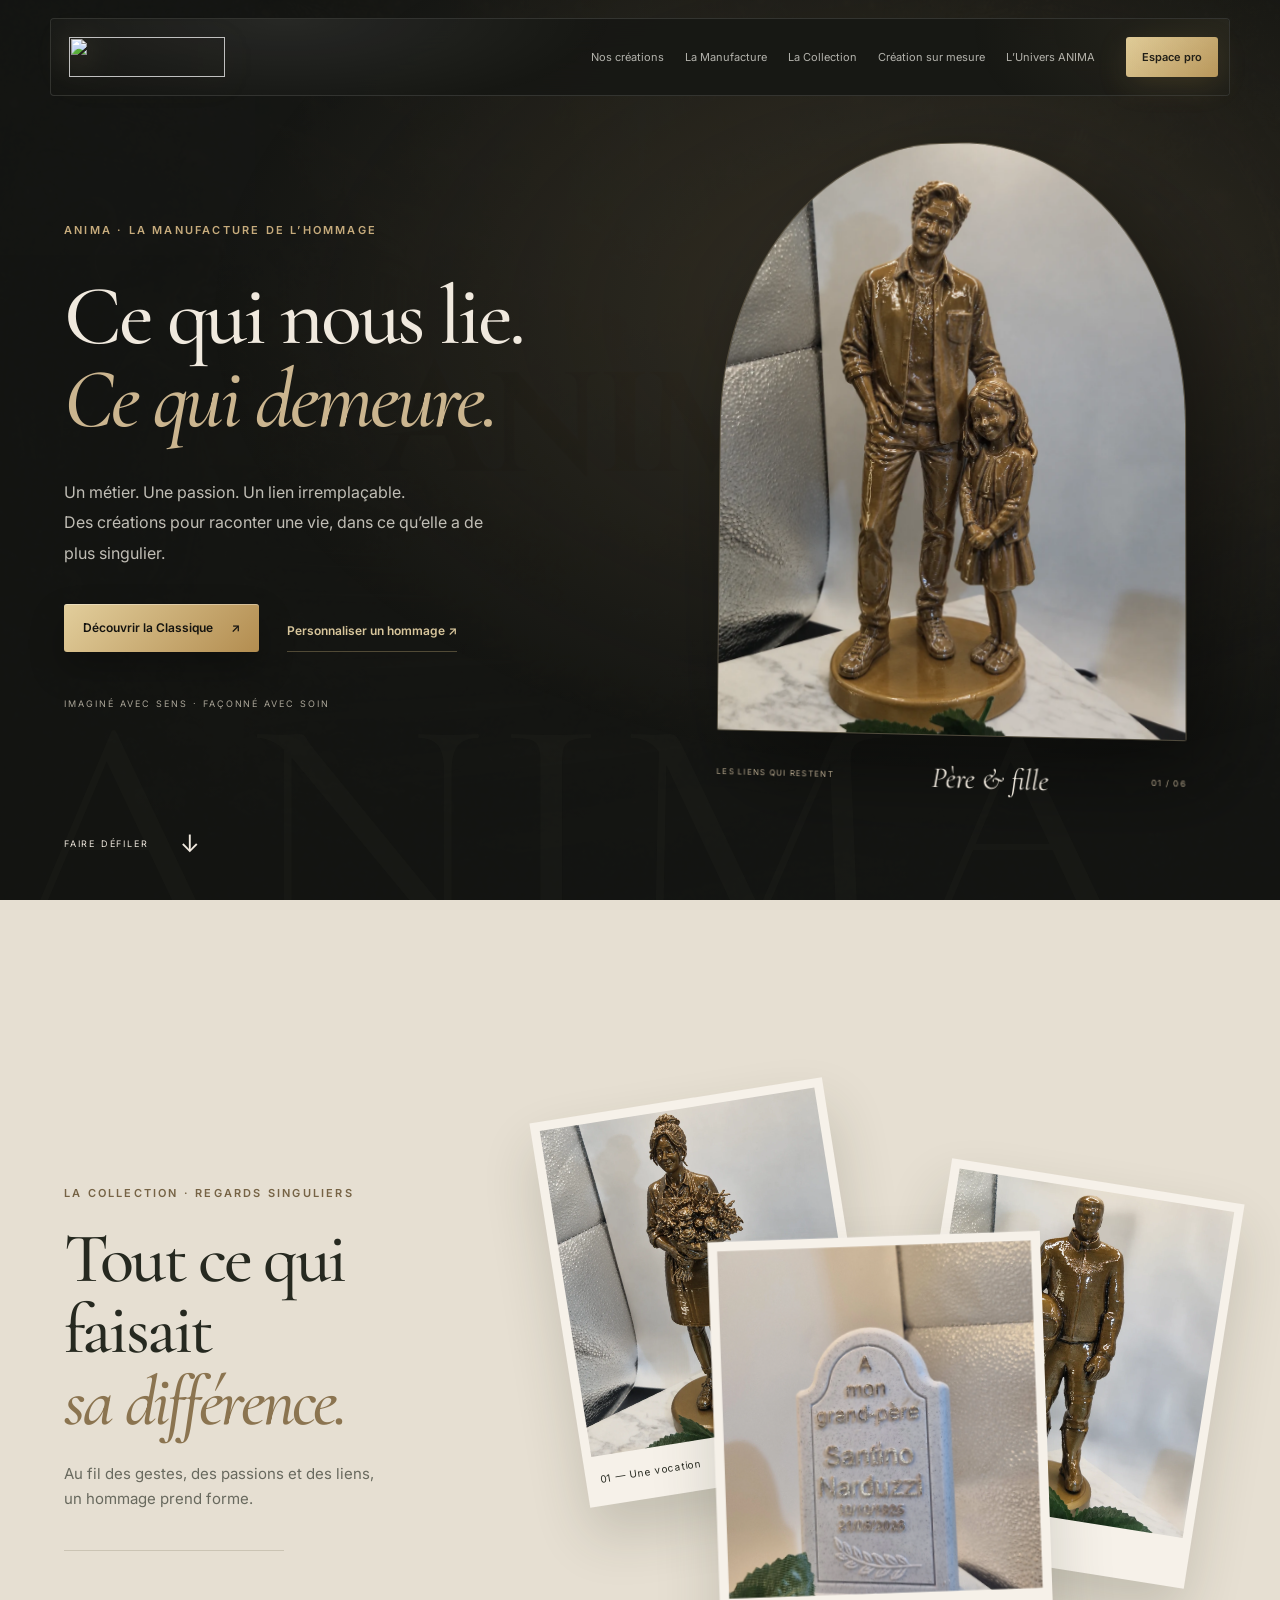
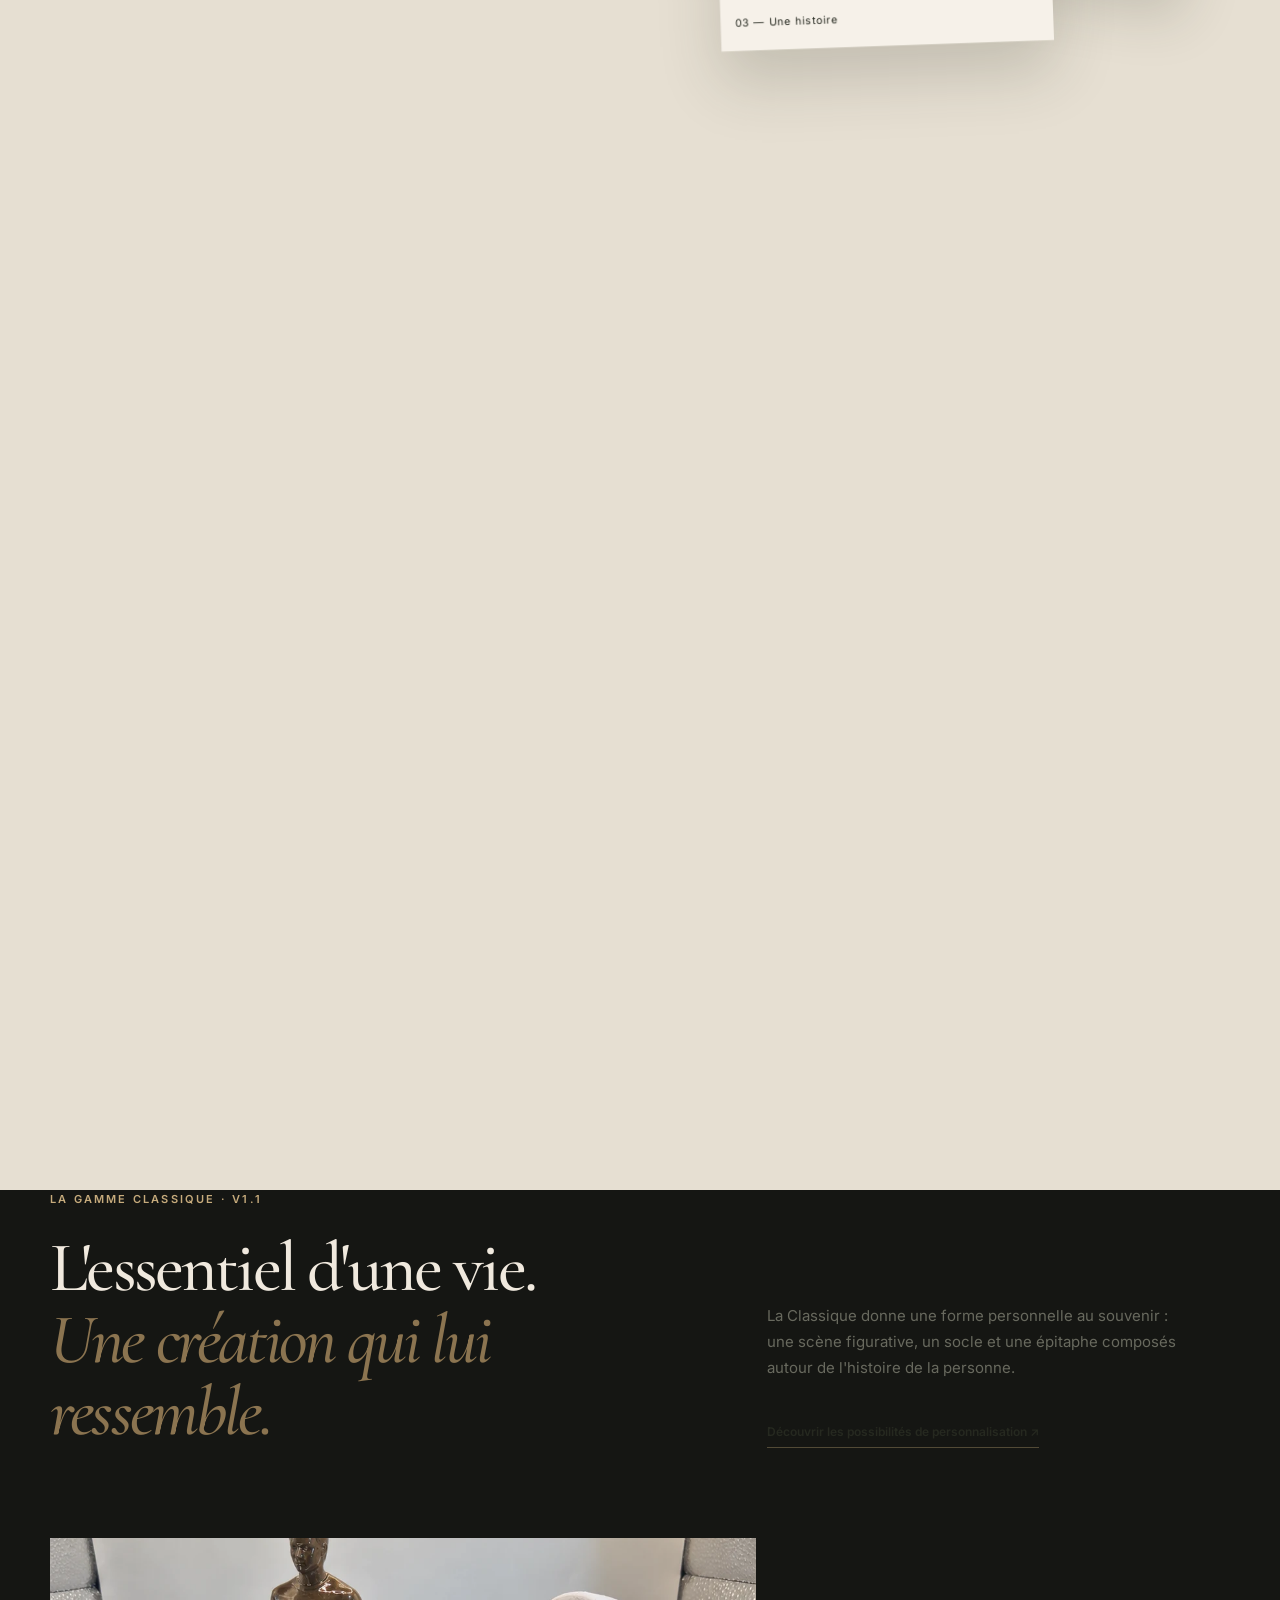
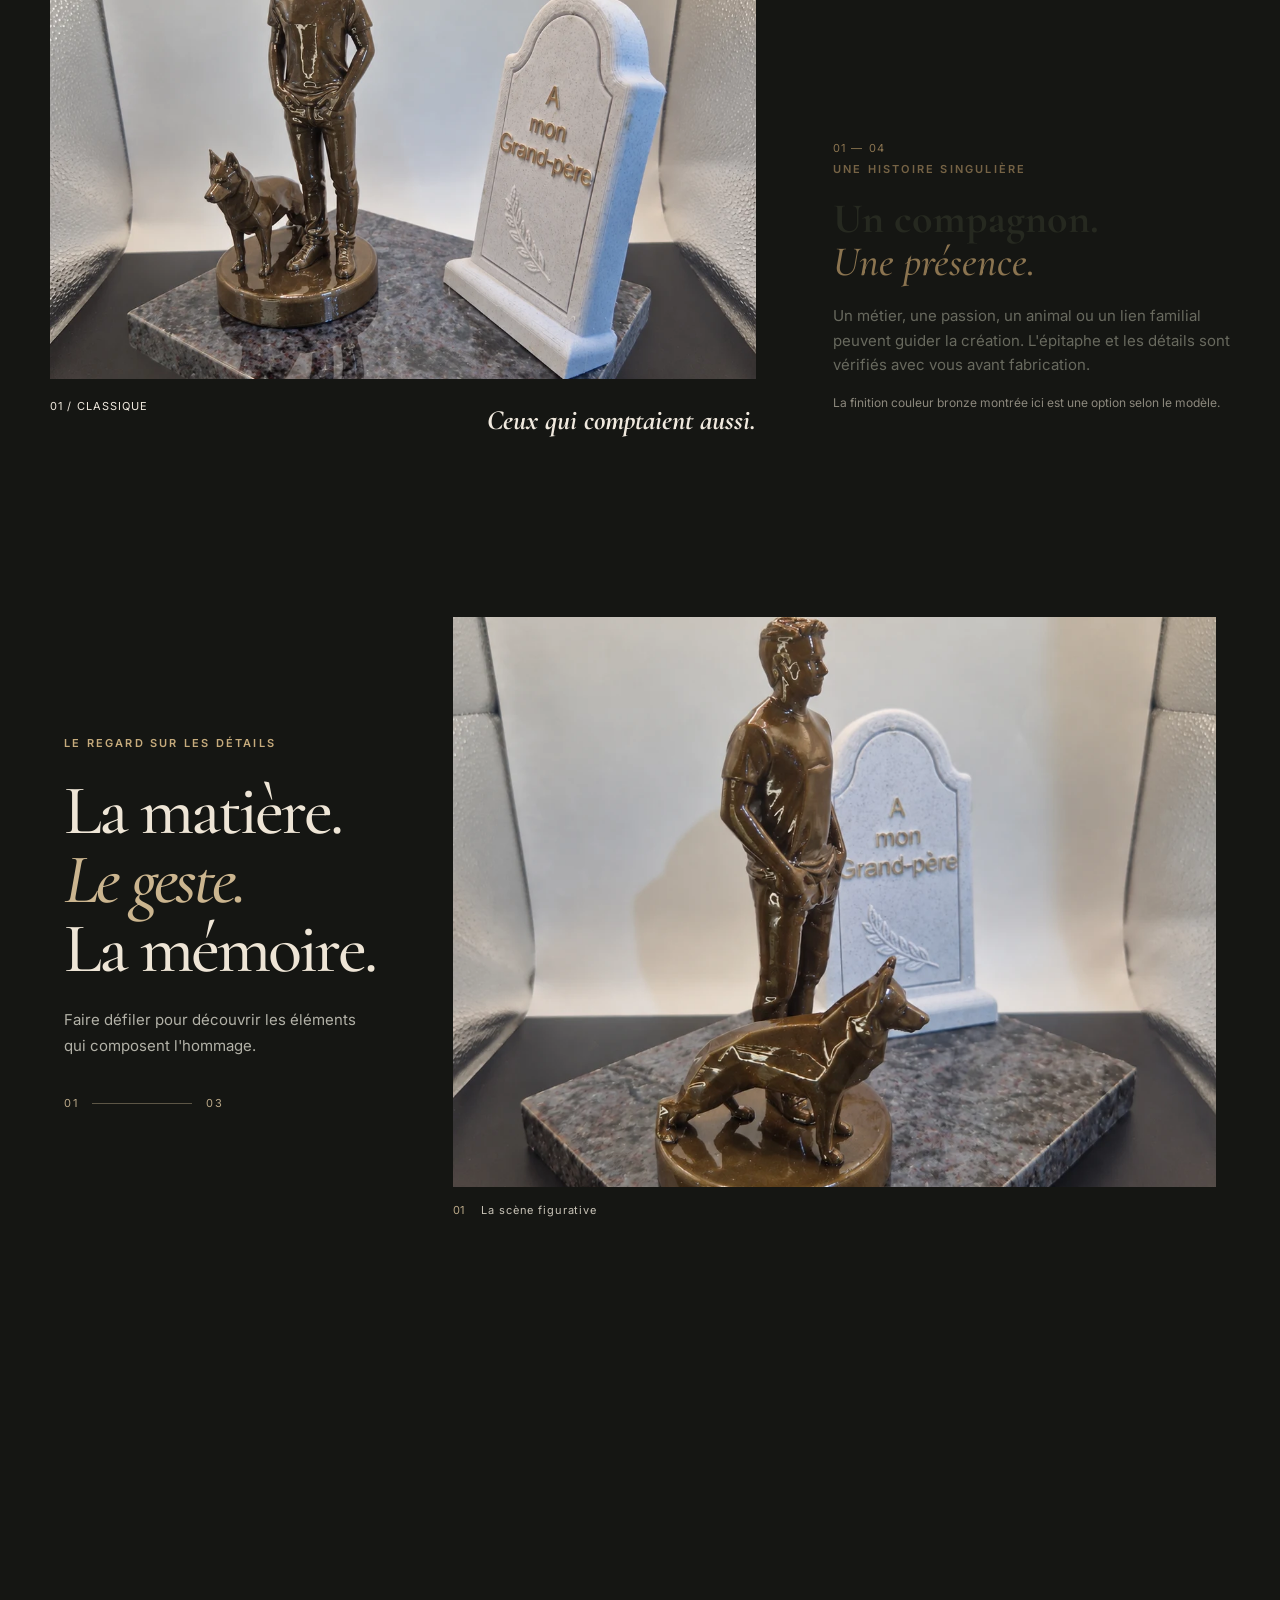
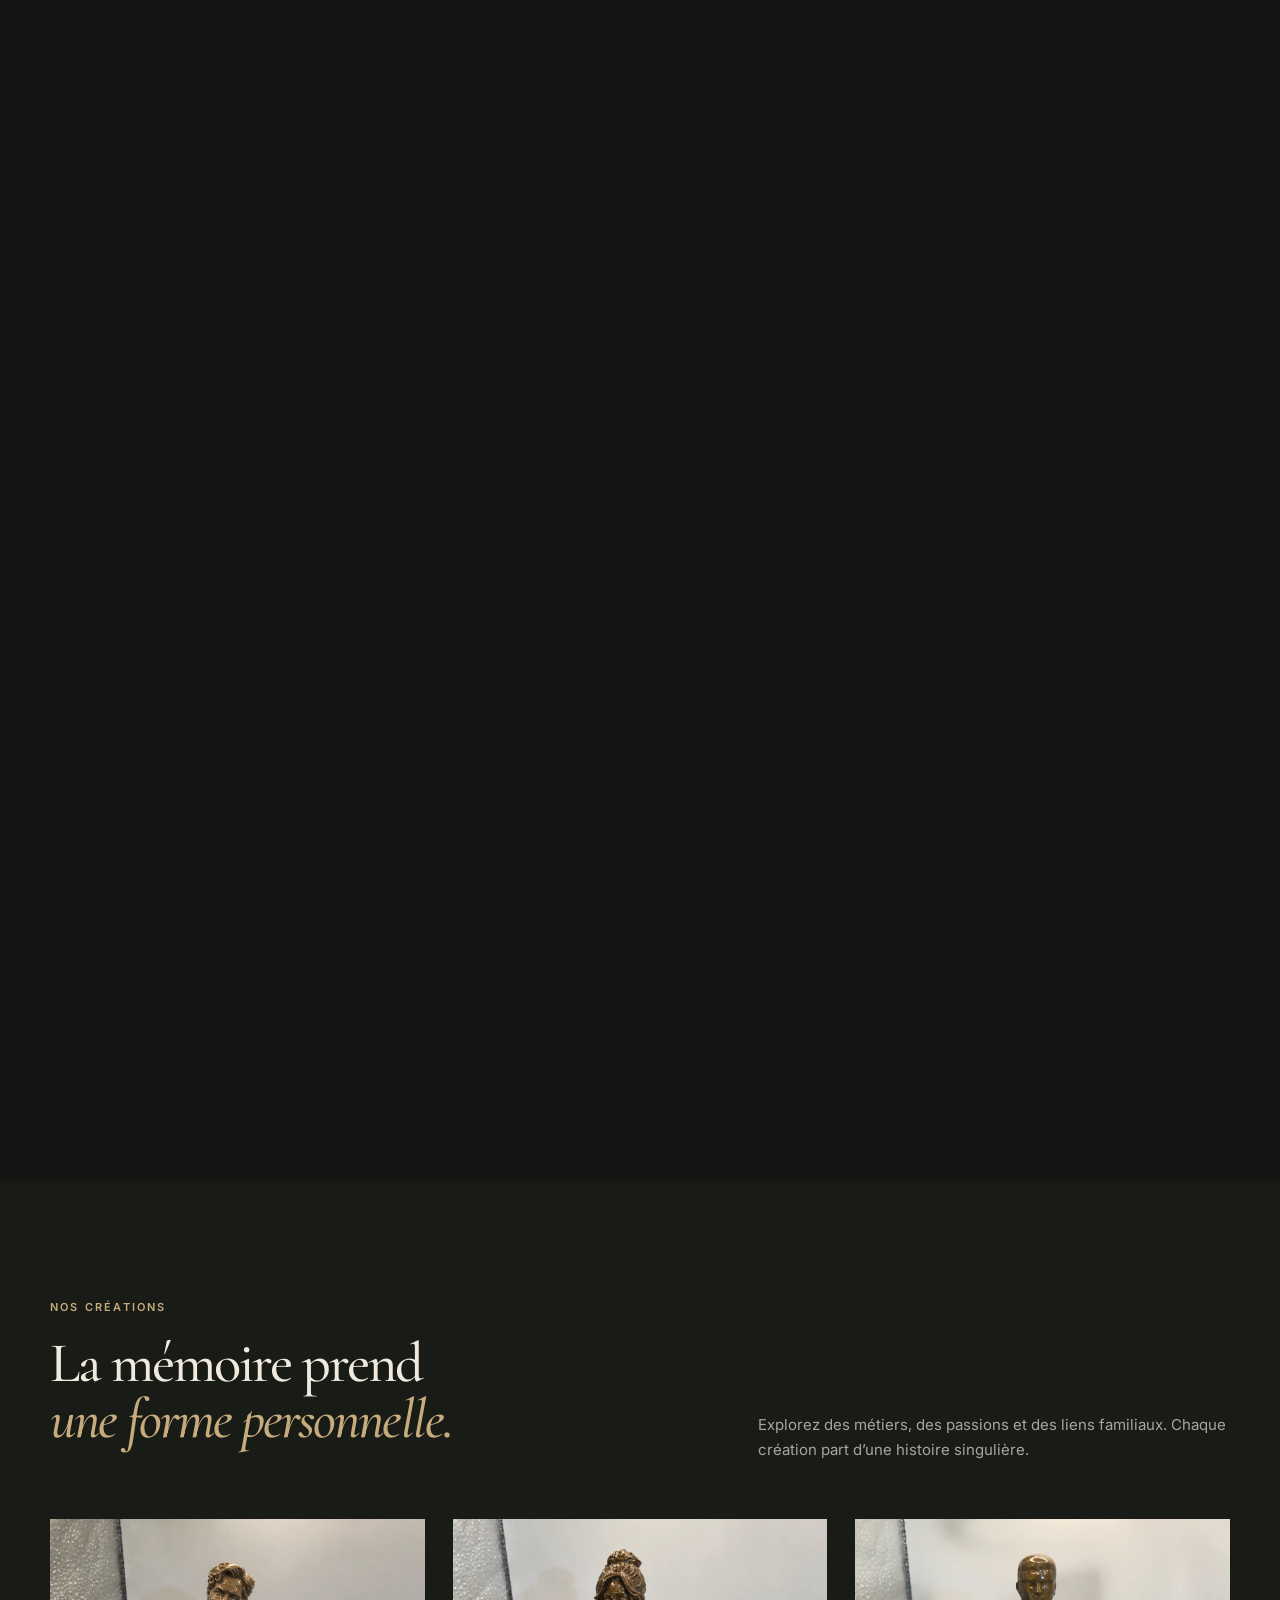
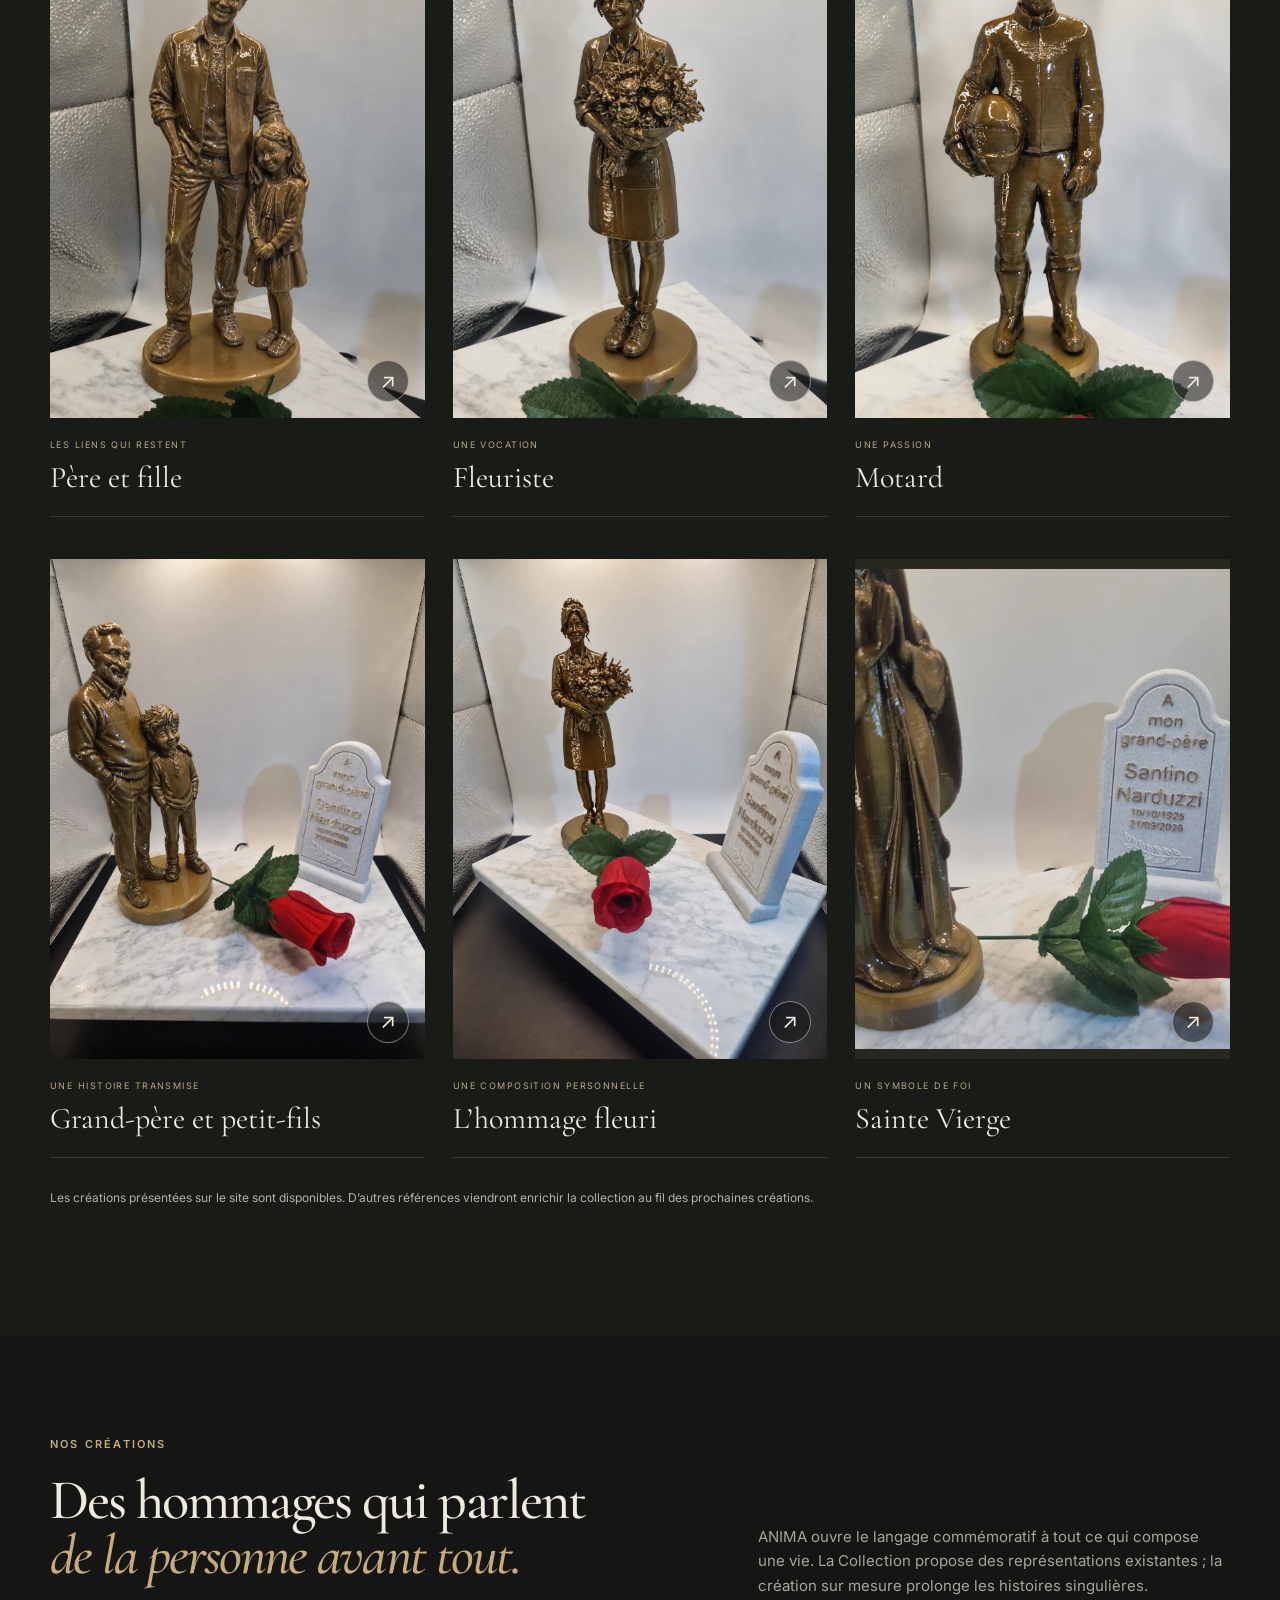
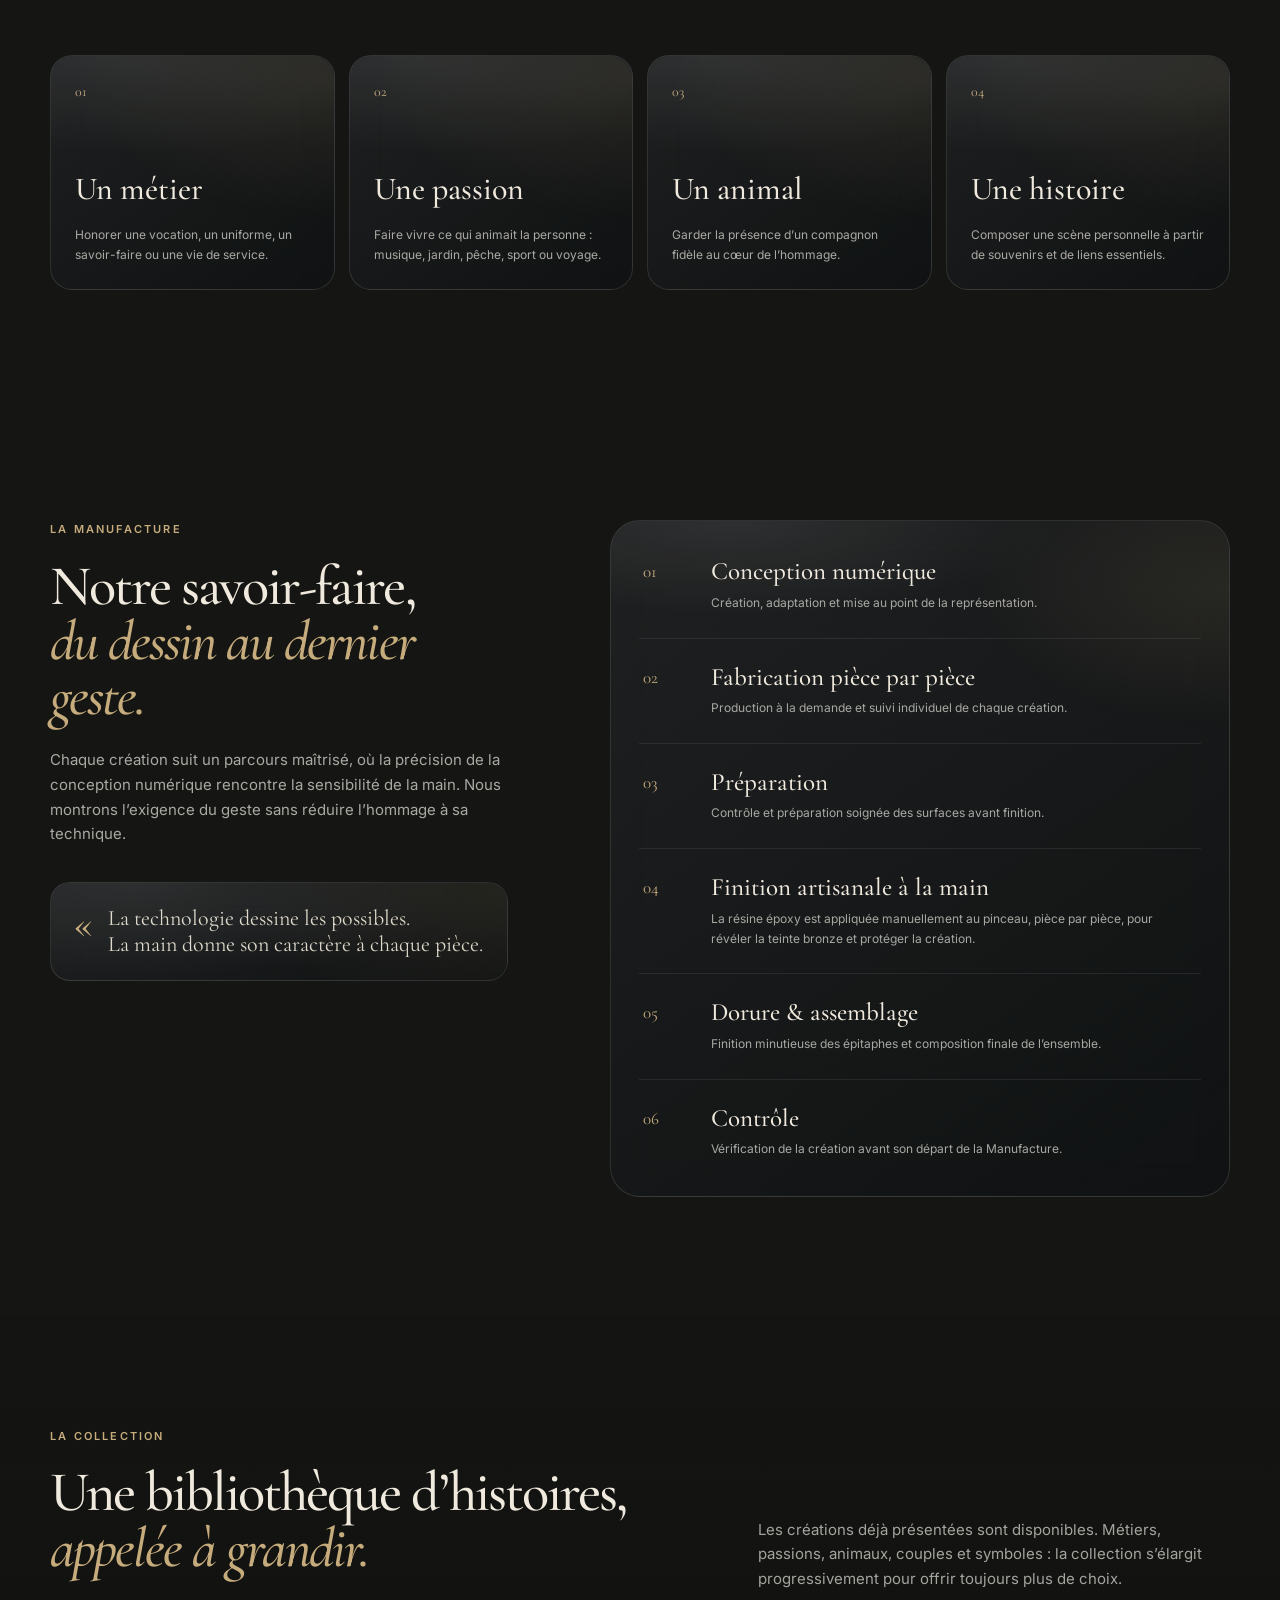
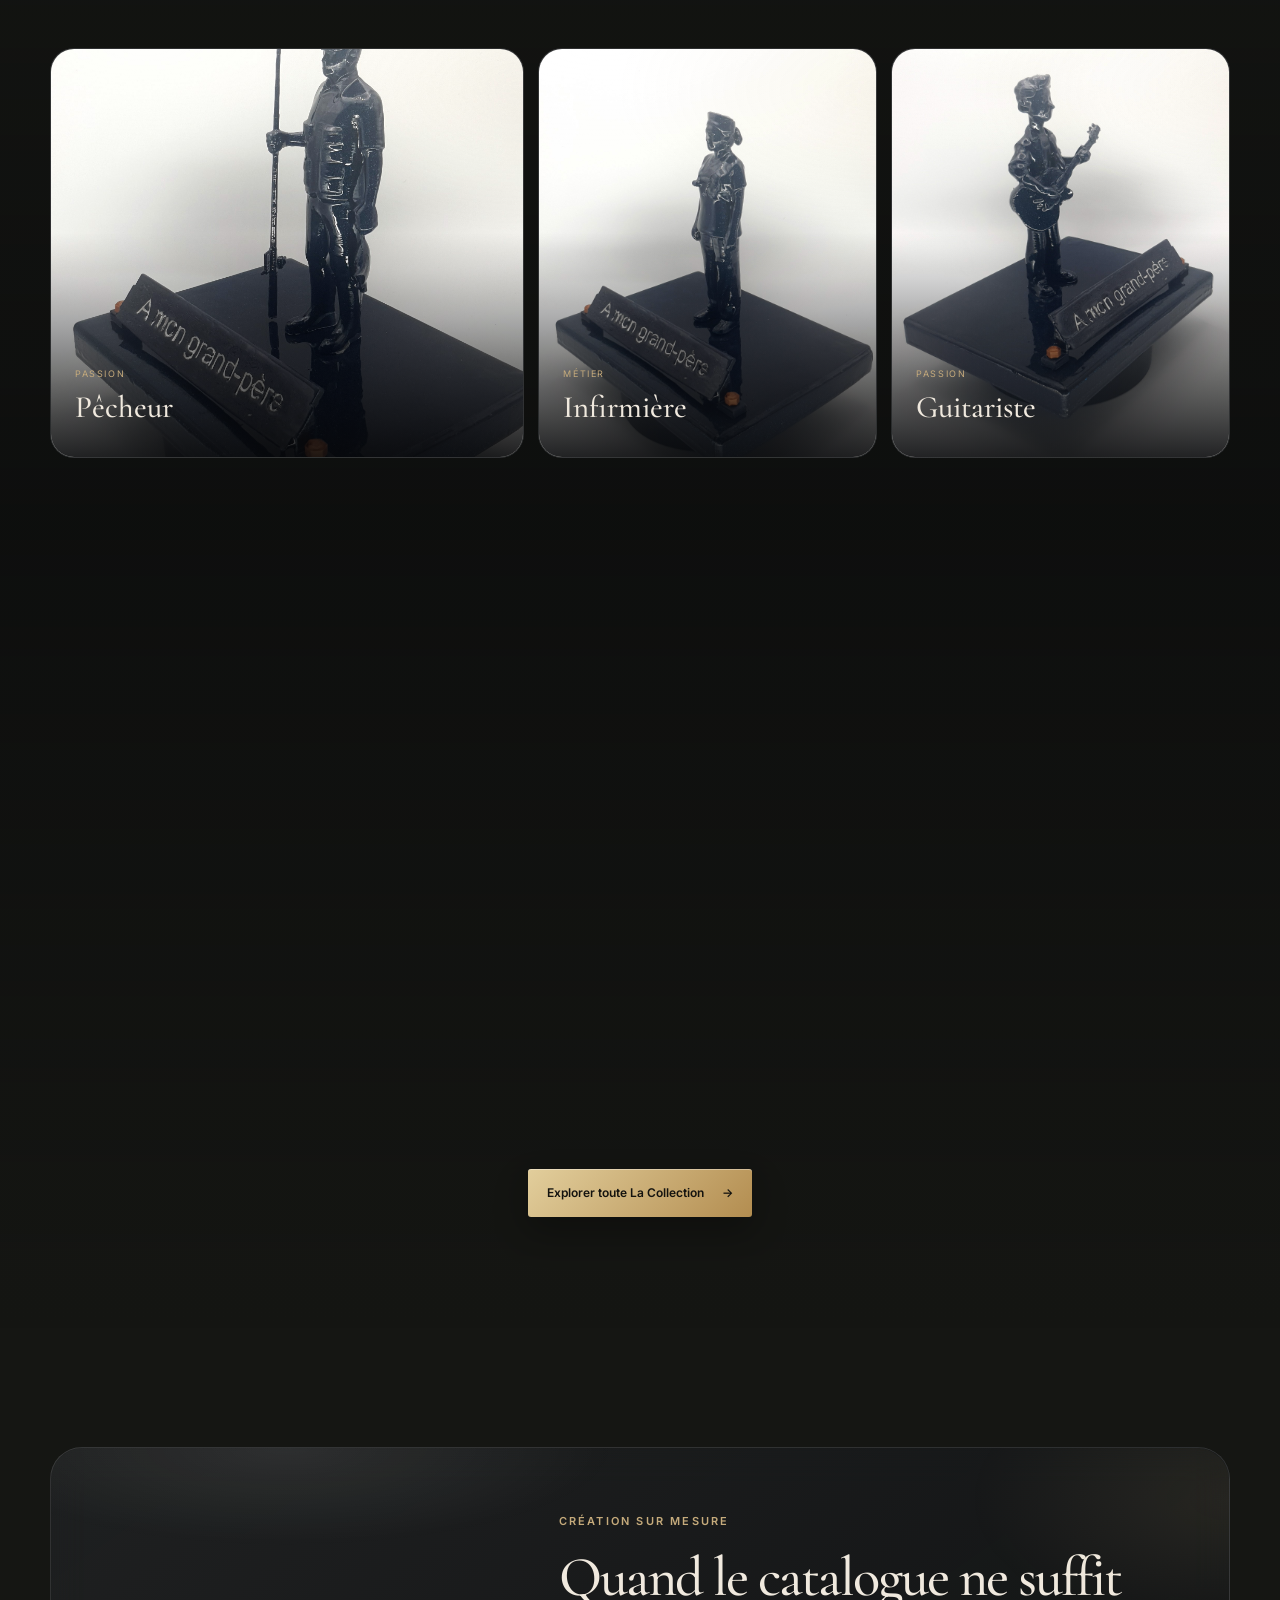
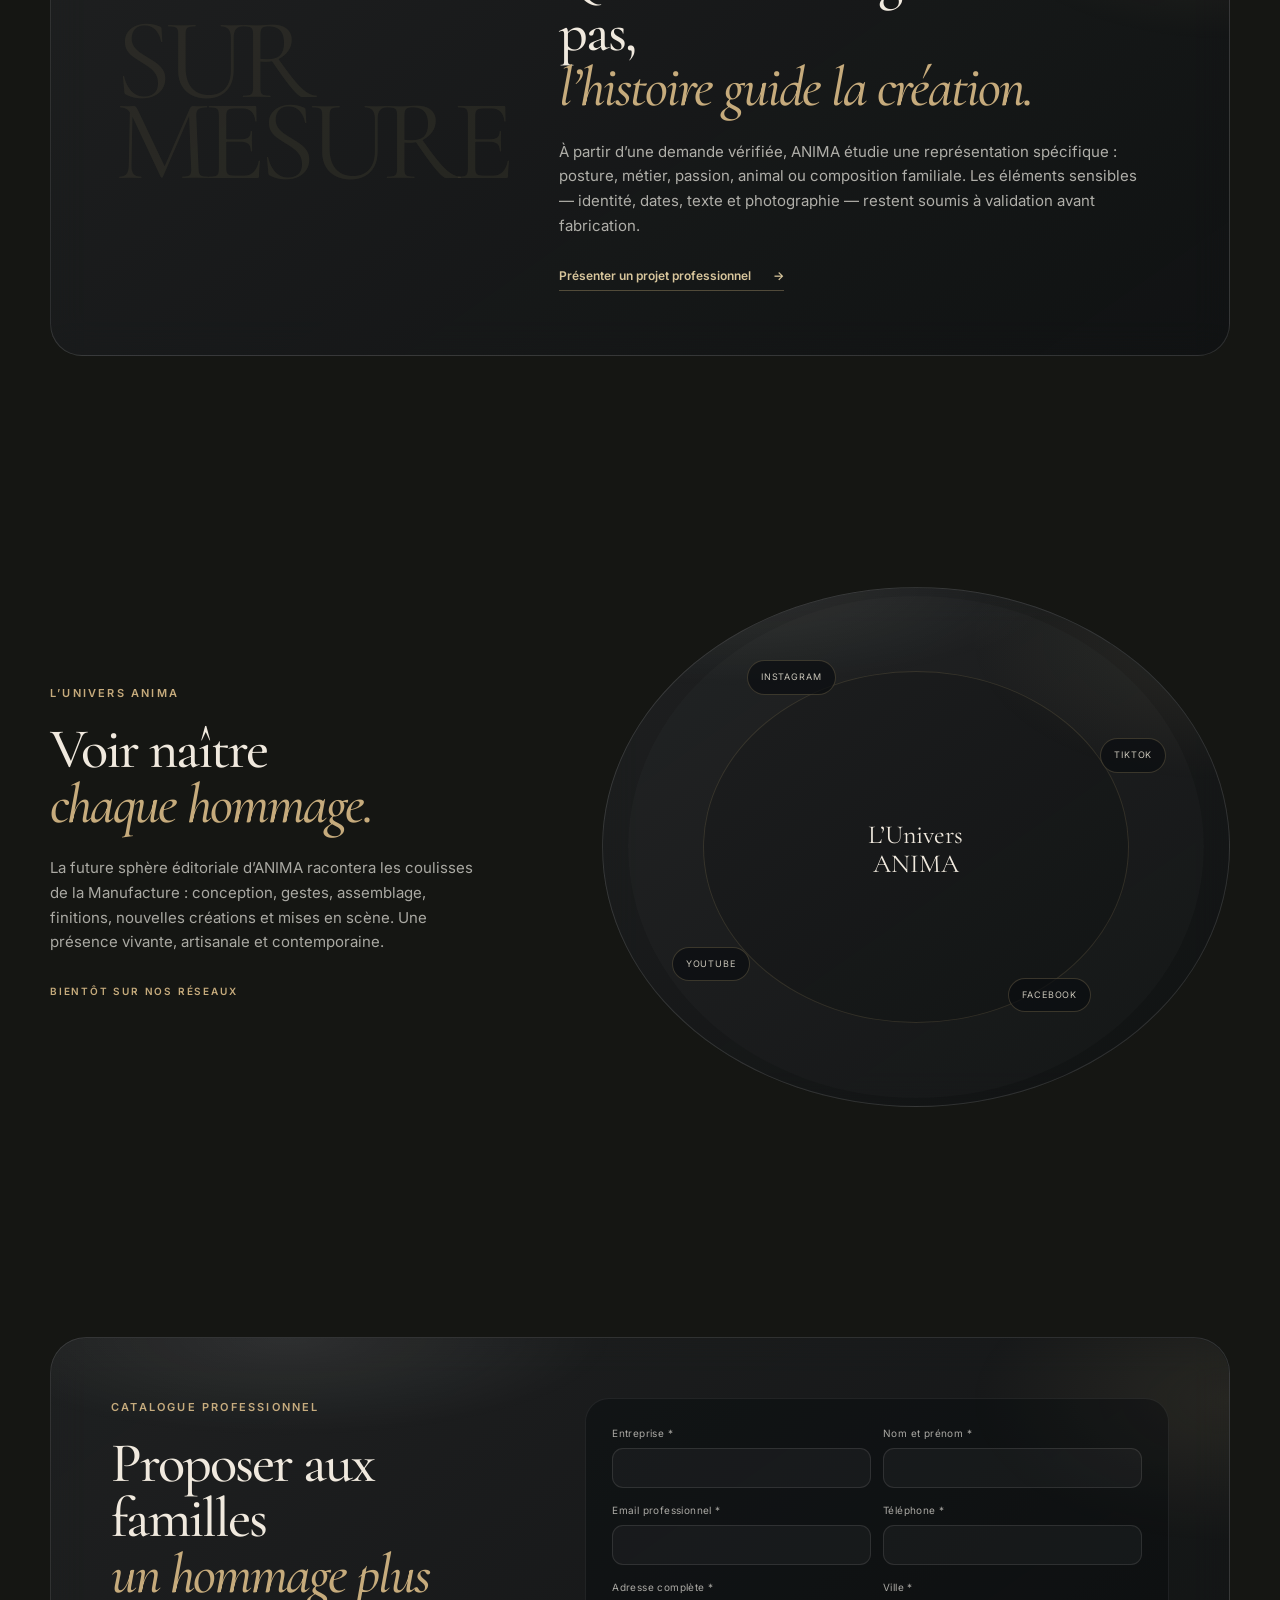
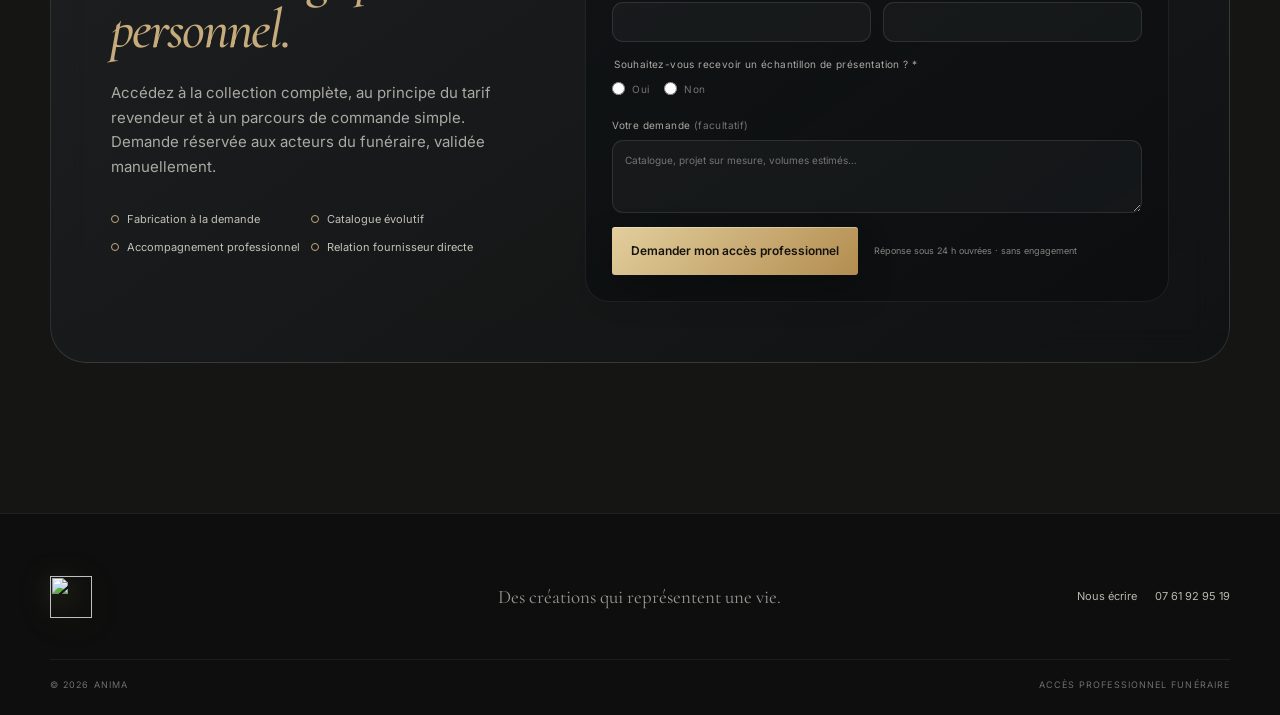
==== index.html @ bbd84e2d "Actualiser la feuille de style mobile" ====
<!doctype html>
<html lang="fr">
<head>
  <meta charset="utf-8">
  <meta name="viewport" content="width=device-width, initial-scale=1">
  <meta name="description" content="ANIMA imagine et fabrique des créations commémoratives figuratives qui racontent un métier, une passion, un animal ou une histoire de vie. Catalogue réservé aux professionnels du funéraire.">
  <meta name="theme-color" content="#090b0e">
  <meta property="og:title" content="ANIMA — La Manufacture de l’hommage figuratif">
  <meta property="og:description" content="Des créations commémoratives qui représentent une personne par ce qui la rendait unique.">
  <meta property="og:type" content="website">
  <title>ANIMA — Créations commémoratives figuratives</title>
  <link rel="icon" href="assets/img/logo.png">
  <link rel="preconnect" href="https://fonts.googleapis.com">
  <link rel="preconnect" href="https://fonts.gstatic.com" crossorigin>
  <link href="https://fonts.googleapis.com/css2?family=Cormorant+Garamond:wght@500;600&family=Inter:wght@300;400;500;600&display=swap" rel="stylesheet">
  <link rel="stylesheet" href="assets/css/site.css">
<link rel="stylesheet" href="assets/css/immersif.css?v=images-fix3"></head>
<body>
  <div class="site-background" aria-hidden="true"></div>
  <header class="site-header">
    <div class="shell">
      <div class="nav-bar glass glass--nav">
        <a class="brand" href="#accueil" aria-label="ANIMA — Accueil"><img src="https://souvenirunique.fr/wp-content/uploads/2026/08/logo-2.png?v=anima-20261012" referrerpolicy="no-referrer" alt="" class="brand__logo"><span class="brand__copy"><strong>ANIMA</strong><small>Manufacture commémorative</small></span></a>
        <nav class="desktop-nav" aria-label="Navigation principale"><a href="#pieces">Nos créations</a><a href="#manufacture">La Manufacture</a><a href="galerie.html">La Collection</a><a href="#sur-mesure">Création sur mesure</a><a href="#univers">L’Univers ANIMA</a></nav>
        <a class="nav-cta" href="#professionnels">Espace pro</a>
        <button class="menu-button" type="button" aria-label="Ouvrir le menu" aria-expanded="false" aria-controls="mobile-menu"><span></span><span></span></button>
      </div>
      <nav id="mobile-menu" class="mobile-nav glass" aria-label="Navigation mobile"><a href="#pieces">Nos créations</a><a href="#manufacture">La Manufacture</a><a href="galerie.html">La Collection</a><a href="#sur-mesure">Création sur mesure</a><a href="#univers">L’Univers ANIMA</a><a href="#professionnels">Catalogue professionnel</a></nav>
    </div>
  </header>

  <main>
<section id="accueil" class="immersive-hero">
<div class="hero-halo" aria-hidden="true"></div>
<div class="hero-editorial">
<p class="eyebrow">ANIMA · LA MANUFACTURE DE L’HOMMAGE</p>
<h1>Ce qui nous lie.<br><em>Ce qui demeure.</em></h1>
<p>Un métier. Une passion. Un lien irremplaçable.<br>Des créations pour raconter une vie, dans ce qu’elle a de plus singulier.</p>
<div class="button-row"><a class="button button--primary" href="#classique">Découvrir la Classique <span aria-hidden="true">↗</span></a><a class="text-link" href="https://souvenirunique.fr/">Personnaliser un hommage ↗</a></div>
<span class="hero-note">IMAGINÉ AVEC SENS · FAÇONNÉ AVEC SOIN</span>
</div>
<div class="hero-art" data-tilt>
<div class="art-frame"><img src="assets/img/immersif/pere-fille.webp" width="1086" height="1448" alt="Création ANIMA représentant un père et sa fille, finition couleur bronze" fetchpriority="high"></div>
<div class="art-caption"><span>LES LIENS QUI RESTENT</span><strong>Père & fille</strong><span>01 / 06</span></div>
</div>
<a class="hero-discover" href="#regards">FAIRE DÉFILER <span>↓</span></a>
<span class="hero-word" aria-hidden="true">ANIMA</span>
</section>
<section class="image-story" id="regards">
<div class="story-sticky">
<div class="story-intro"><p class="eyebrow">LA COLLECTION · REGARDS SINGULIERS</p><h2>Tout ce qui faisait<br><em>sa différence.</em></h2><p>Au fil des gestes, des passions et des liens,<br>un hommage prend forme.</p><div class="story-progress" aria-hidden="true"><span></span></div></div>
<div class="story-pictures">
<figure class="story-photo first"><img src="assets/img/immersif/fleuriste-detail.webp" alt="Le bouquet et les détails de la création Fleuriste" loading="lazy"><figcaption>01 — Une vocation</figcaption></figure>
<figure class="story-photo second"><img src="assets/img/immersif/motard.webp" alt="Création Motard avec son casque" loading="lazy"><figcaption>02 — Une passion</figcaption></figure>
<figure class="story-photo third"><img src="assets/img/immersif/epitaphe-detail.webp" alt="Épitaphe personnalisée avec une rose, création ANIMA" loading="lazy"><figcaption>03 — Une histoire</figcaption></figure>
</div></div></section>
<section id="classique" class="classique-section" aria-labelledby="classique-title">
  <div class="shell classique-heading reveal">
    <div><p class="eyebrow">LA GAMME CLASSIQUE · V1.1</p><h2 id="classique-title">L'essentiel d'une vie.<br><em>Une création qui lui ressemble.</em></h2></div>
    <div><p>La Classique donne une forme personnelle au souvenir : une scène figurative, un socle et une épitaphe composés autour de l'histoire de la personne.</p><a class="text-link" href="https://souvenirunique.fr/">Découvrir les possibilités de personnalisation ↗</a></div>
  </div>
  <div class="shell classique-feature"><figure class="classique-primary reveal"><img src="assets/img/immersif/homme-chien.webp" alt="Exemple de composition Classique avec un homme, son chien et une épitaphe sur un socle" loading="lazy"><figcaption><span>01 / CLASSIQUE</span><strong>Ceux qui comptaient aussi.</strong></figcaption></figure><div class="classique-aside reveal"><span class="index-mark">01 — 04</span><p class="eyebrow">UNE HISTOIRE SINGULIÈRE</p><h3>Un compagnon.<br><em>Une présence.</em></h3><p>Un métier, une passion, un animal ou un lien familial peuvent guider la création. L'épitaphe et les détails sont vérifiés avec vous avant fabrication.</p><p class="classique-footnote">La finition couleur bronze montrée ici est une option selon le modèle.</p></div></div>
</section>
<section class="detail-journey" aria-label="Les détails de la gamme Classique"><div class="detail-inner"><div class="detail-copy"><p class="eyebrow">LE REGARD SUR LES DÉTAILS</p><h2>La matière.<br><em>Le geste.</em><br>La mémoire.</h2><p>Faire défiler pour découvrir les éléments qui composent l'hommage.</p><div class="detail-count"><span data-detail-count>01</span><span class="detail-line"></span><span>03</span></div></div><div class="detail-stage">
<figure class="detail-slide"><img src="assets/img/immersif/homme-chien-profil.webp" alt="Vue de profil de la composition homme et chien et de sa finition couleur bronze" loading="lazy"><figcaption><span>01</span> La scène figurative</figcaption></figure>
<figure class="detail-slide"><img src="assets/img/immersif/pierre-detail.webp" alt="Gros plan sur la surface polie du socle, avec la rose et l'épitaphe en arrière-plan" loading="lazy"><figcaption><span>02</span> Le soin du socle</figcaption></figure>
<figure class="detail-slide"><img src="assets/img/immersif/epitaphe-detail.webp" alt="Gros plan d'une épitaphe personnalisée avec lettres dorées" loading="lazy"><figcaption><span>03</span> L'épitaphe personnalisée</figcaption></figure>
</div></div></section>
<section class="photo-collection section" id="pieces"><div class="shell"><div class="section-heading reveal"><div><p class="eyebrow">NOS CRÉATIONS</p><h2>La mémoire prend<br><em>une forme personnelle.</em></h2></div><p>Explorez des métiers, des passions et des liens familiaux. Chaque création part d’une histoire singulière.</p></div><div class="photo-grid"><button class="photo-piece reveal" data-zoom="assets/img/immersif/pere-fille.webp" aria-label="Agrandir : Père et fille"><span class="piece-image"><img src="assets/img/immersif/pere-fille.webp" alt="Père et fille — création commémorative ANIMA" loading="lazy"><span class="piece-plus" aria-hidden="true">↗</span></span><span class="piece-label"><small>Les liens qui restent</small><strong>Père et fille</strong></span></button><button class="photo-piece reveal" data-zoom="assets/img/immersif/fleuriste-detail.webp" aria-label="Agrandir : Fleuriste"><span class="piece-image"><img src="assets/img/immersif/fleuriste-detail.webp" alt="Fleuriste — création commémorative ANIMA" loading="lazy"><span class="piece-plus" aria-hidden="true">↗</span></span><span class="piece-label"><small>Une vocation</small><strong>Fleuriste</strong></span></button><button class="photo-piece reveal" data-zoom="assets/img/immersif/motard.webp" aria-label="Agrandir : Motard"><span class="piece-image"><img src="assets/img/immersif/motard.webp" alt="Motard — création commémorative ANIMA" loading="lazy"><span class="piece-plus" aria-hidden="true">↗</span></span><span class="piece-label"><small>Une passion</small><strong>Motard</strong></span></button><button class="photo-piece reveal" data-zoom="assets/img/immersif/grand-pere.webp" aria-label="Agrandir : Grand-père et petit-fils"><span class="piece-image"><img src="assets/img/immersif/grand-pere.webp" alt="Grand-père et petit-fils — création commémorative ANIMA" loading="lazy"><span class="piece-plus" aria-hidden="true">↗</span></span><span class="piece-label"><small>Une histoire transmise</small><strong>Grand-père et petit-fils</strong></span></button><button class="photo-piece reveal" data-zoom="assets/img/immersif/fleuriste.webp" aria-label="Agrandir : L’hommage fleuri"><span class="piece-image"><img src="assets/img/immersif/fleuriste.webp" alt="L’hommage fleuri — création commémorative ANIMA" loading="lazy"><span class="piece-plus" aria-hidden="true">↗</span></span><span class="piece-label"><small>Une composition personnelle</small><strong>L’hommage fleuri</strong></span></button><button class="photo-piece reveal" data-zoom="assets/img/immersif/vierge.webp" aria-label="Agrandir : Sainte Vierge"><span class="piece-image"><img src="assets/img/immersif/vierge.webp" alt="Sainte Vierge — création commémorative ANIMA" loading="lazy"><span class="piece-plus" aria-hidden="true">↗</span></span><span class="piece-label"><small>Un symbole de foi</small><strong>Sainte Vierge</strong></span></button></div><p class="collection-note">Les créations présentées sur le site sont disponibles. D’autres références viendront enrichir la collection au fil des prochaines créations.</p></div></section>    <section id="creations" class="section section--dense">
      <div class="shell">
        <div class="section-heading reveal"><div><p class="eyebrow">Nos créations</p><h2>Des hommages qui parlent<br><em>de la personne avant tout.</em></h2></div><p>ANIMA ouvre le langage commémoratif à tout ce qui compose une vie. La Collection propose des représentations existantes ; la création sur mesure prolonge les histoires singulières.</p></div>
        <div class="story-grid"><article class="story-card glass reveal"><span>01</span><h3>Un métier</h3><p>Honorer une vocation, un uniforme, un savoir-faire ou une vie de service.</p></article><article class="story-card glass reveal"><span>02</span><h3>Une passion</h3><p>Faire vivre ce qui animait la personne : musique, jardin, pêche, sport ou voyage.</p></article><article class="story-card glass reveal"><span>03</span><h3>Un animal</h3><p>Garder la présence d’un compagnon fidèle au cœur de l’hommage.</p></article><article class="story-card glass reveal"><span>04</span><h3>Une histoire</h3><p>Composer une scène personnelle à partir de souvenirs et de liens essentiels.</p></article></div>
      </div>
    </section>

    <section id="manufacture" class="section">
      <div class="shell manufacture-grid">
        <div class="manufacture-intro reveal"><p class="eyebrow">La Manufacture</p><h2>Notre savoir-faire,<br><em>du dessin au dernier geste.</em></h2><p>Chaque création suit un parcours maîtrisé, où la précision de la conception numérique rencontre la sensibilité de la main. Nous montrons l’exigence du geste sans réduire l’hommage à sa technique.</p><div class="craft-quote glass"><span>«</span><p>La technologie dessine les possibles.<br>La main donne son caractère à chaque pièce.</p></div></div>
        <ol class="process glass reveal" aria-label="Étapes de fabrication">
          <li><span>01</span><div><h3>Conception numérique</h3><p>Création, adaptation et mise au point de la représentation.</p></div></li><li><span>02</span><div><h3>Fabrication pièce par pièce</h3><p>Production à la demande et suivi individuel de chaque création.</p></div></li><li><span>03</span><div><h3>Préparation</h3><p>Contrôle et préparation soignée des surfaces avant finition.</p></div></li><li><span>04</span><div><h3>Finition artisanale à la main</h3><p>La résine époxy est appliquée manuellement au pinceau, pièce par pièce, pour révéler la teinte bronze et protéger la création.</p></div></li><li><span>05</span><div><h3>Dorure & assemblage</h3><p>Finition minutieuse des épitaphes et composition finale de l’ensemble.</p></div></li><li><span>06</span><div><h3>Contrôle</h3><p>Vérification de la création avant son départ de la Manufacture.</p></div></li>
        </ol>
      </div>
    </section>

    <section id="collection" class="section section--collection">
      <div class="shell">
        <div class="section-heading reveal"><div><p class="eyebrow">La Collection</p><h2>Une bibliothèque d’histoires,<br><em>appelée à grandir.</em></h2></div><p>Les créations déjà présentées sont disponibles. Métiers, passions, animaux, couples et symboles : la collection s’élargit progressivement pour offrir toujours plus de choix.</p></div>
        <div class="collection-preview"><a class="creation-card creation-card--wide glass reveal" href="galerie.html"><img src="assets/img/pecheur.jpg" alt="Création commémorative ANIMA représentant un pêcheur" loading="lazy"><span class="creation-card__shade"></span><span class="creation-card__label"><small>Passion</small><strong>Pêcheur</strong></span></a><a class="creation-card glass reveal" href="galerie.html"><img src="assets/img/infirmiere.jpg" alt="Création commémorative ANIMA représentant une infirmière" loading="lazy"><span class="creation-card__shade"></span><span class="creation-card__label"><small>Métier</small><strong>Infirmière</strong></span></a><a class="creation-card glass reveal" href="galerie.html"><img src="assets/img/guitariste.jpg" alt="Création commémorative ANIMA représentant un guitariste" loading="lazy"><span class="creation-card__shade"></span><span class="creation-card__label"><small>Passion</small><strong>Guitariste</strong></span></a></div>
<div class="catalogue-teaser reveal">
          <p class="eyebrow">ÉBAUCHE DU CATALOGUE · EN COURS D’ENRICHISSEMENT</p>
          <h3>Des métiers, des passions et des histoires à représenter.</h3>
          <p class="catalogue-teaser__intro">Les créations déjà présentées sur le site sont réellement disponibles. Cette première sélection donne un aperçu de l’étendue de la gamme ANIMA ; de nouvelles références viendront l’élargir progressivement.</p>
          <div class="story-grid">
            <article class="story-card glass reveal"><span>01</span><h3>Métiers</h3><p>Infirmière, pêcheur et d’autres vocations qui ont marqué une vie.</p></article>
            <article class="story-card glass reveal"><span>02</span><h3>Passions</h3><p>Guitariste, motard, musique, jardin, sport ou voyage.</p></article>
            <article class="story-card glass reveal"><span>03</span><h3>Familles & liens</h3><p>Père et fille, grand-père et petit-fils, couples et proches.</p></article>
            <article class="story-card glass reveal"><span>04</span><h3>Animaux</h3><p>Un compagnon fidèle, une présence qui faisait partie de l’histoire.</p></article>
            <article class="story-card glass reveal"><span>05</span><h3>Fleurs & symboles</h3><p>Hommage fleuri, symbole de foi et compositions personnelles.</p></article>
            <article class="story-card glass reveal"><span>06</span><h3>Créations sur mesure</h3><p>Quand une histoire singulière appelle une représentation unique.</p></article>
          </div>
          <p class="collection-note">Premières références disponibles dès maintenant · collection appelée à grandir.</p>
        </div>
                <div class="centered-action reveal"><a class="button button--primary" href="galerie.html">Explorer toute La Collection <span aria-hidden="true">→</span></a></div>
      </div>
    </section>

    <section id="sur-mesure" class="section"><div class="shell made-to-measure glass reveal"><div class="made-to-measure__index">SUR<br>MESURE</div><div class="made-to-measure__content"><p class="eyebrow">Création sur mesure</p><h2>Quand le catalogue ne suffit pas,<br><em>l’histoire guide la création.</em></h2><p>À partir d’une demande vérifiée, ANIMA étudie une représentation spécifique : posture, métier, passion, animal ou composition familiale. Les éléments sensibles — identité, dates, texte et photographie — restent soumis à validation avant fabrication.</p><a class="text-link" href="#professionnels">Présenter un projet professionnel <span aria-hidden="true">→</span></a></div></div></section>

    <section id="univers" class="section"><div class="shell universe-grid"><div class="universe-copy reveal"><p class="eyebrow">L’Univers ANIMA</p><h2>Voir naître<br><em>chaque hommage.</em></h2><p>La future sphère éditoriale d’ANIMA racontera les coulisses de la Manufacture : conception, gestes, assemblage, finitions, nouvelles créations et mises en scène. Une présence vivante, artisanale et contemporaine.</p><p class="coming-soon">Bientôt sur nos réseaux</p></div><div class="social-orbit glass reveal" aria-label="Réseaux sociaux ANIMA à venir"><div class="orbit-center"><img src="https://souvenirunique.fr/wp-content/uploads/2026/08/logo-2.png?v=anima-20261012" referrerpolicy="no-referrer" alt=""><span>L’Univers<br>ANIMA</span></div><span class="orbit-item orbit-item--1">Instagram</span><span class="orbit-item orbit-item--2">TikTok</span><span class="orbit-item orbit-item--3">Facebook</span><span class="orbit-item orbit-item--4">YouTube</span></div></div></section>

    <section id="professionnels" class="section section--pro">
      <div class="shell"><div class="pro-panel glass reveal">
        <div class="pro-panel__intro"><p class="eyebrow">Catalogue professionnel</p><h2>Proposer aux familles<br><em>un hommage plus personnel.</em></h2><p>Accédez à la collection complète, au principe du tarif revendeur et à un parcours de commande simple. Demande réservée aux acteurs du funéraire, validée manuellement.</p><ul class="benefits"><li>Fabrication à la demande</li><li>Catalogue évolutif</li><li>Accompagnement professionnel</li><li>Relation fournisseur directe</li></ul></div>
        <form id="access-form" class="pro-form" action="https://formspree.io/f/xblkddyl" method="POST" novalidate>
          <div class="field-row"><label>Entreprise *<input id="company" name="company" type="text" autocomplete="organization" required></label><label>Nom et prénom *<input id="name" name="name" type="text" autocomplete="name" required></label></div>
          <div class="field-row"><label>Email professionnel *<input id="email" name="email" type="email" autocomplete="email" required></label><label>Téléphone *<input id="phone" name="phone" type="tel" autocomplete="tel" required></label></div>
          <div class="field-row"><label>Adresse complète *<input id="address" name="address" type="text" autocomplete="street-address" required></label><label>Ville *<input id="city" name="city" type="text" autocomplete="address-level2" required></label></div>
          <fieldset><legend>Souhaitez-vous recevoir un échantillon de présentation ? *</legend><label class="choice"><input type="radio" name="sample" value="yes" required><span>Oui</span></label><label class="choice"><input type="radio" name="sample" value="no"><span>Non</span></label></fieldset>
          <label>Votre demande <span>(facultatif)</span><textarea id="message" name="message" rows="3" placeholder="Catalogue, projet sur mesure, volumes estimés…"></textarea></label>
          <div class="form-footer"><button id="submit-button" class="button button--primary" type="submit">Demander mon accès professionnel</button><small>Réponse sous 24 h ouvrées · sans engagement</small></div><p id="form-status" class="form-status" role="status" aria-live="polite"></p>
        </form>
      </div></div>
    </section>
  </main>
  <footer class="site-footer"><div class="shell footer-grid"><div class="brand brand--footer"><img src="https://souvenirunique.fr/wp-content/uploads/2026/08/logo-2.png?v=anima-20261012" referrerpolicy="no-referrer" alt="" class="brand__logo"><span class="brand__copy"><strong>ANIMA</strong><small>Manufacture commémorative</small></span></div><p>Des créations qui représentent une vie.</p><div class="footer-contact"><a href="mailto:c.fruchart96@gmail.com">Nous écrire</a><a href="tel:+33761929519">07 61 92 95 19</a></div></div><div class="shell footer-bottom"><span>© <span data-year></span> ANIMA</span><span>Accès professionnel funéraire</span></div></footer>
  <dialog class="photo-dialog" aria-label="Détail de la création"><button class="photo-close" aria-label="Fermer la photo">×</button><img alt=""><p></p></dialog><script src="assets/js/site.js" defer></script><script src="assets/js/immersif.js" defer></script>
</body>
</html>
---- assets/css/site.css ----
:root{--ink:#090b0e;--paper:#f0eee8;--bronze:#d4bc83;--line:rgba(255,255,255,.12);--serif:"Cormorant Garamond",Georgia,serif;--sans:Inter,system-ui,sans-serif;--shadow:0 28px 80px rgba(0,0,0,.42);--shell:min(1180px,calc(100% - 48px))}
*{box-sizing:border-box}html{scroll-behavior:smooth;scroll-padding-top:120px}body{margin:0;background:var(--ink);color:var(--paper);font-family:var(--sans);font-size:15px;line-height:1.65;overflow-x:hidden}body.dialog-open{overflow:hidden}a{color:inherit;text-decoration:none}button,input,textarea{font:inherit}.shell{width:var(--shell);margin-inline:auto}.section{padding:clamp(78px,9vw,132px) 0}.section--dense{padding-top:100px}
.site-background{position:fixed;inset:0;z-index:-3;background:url("../img/anima-fresque.png") center 18%/cover no-repeat;transform:translateZ(0)}.site-background::before{content:"";position:absolute;inset:0;background:radial-gradient(900px 600px at 65% 6%,rgba(203,172,106,.18),transparent 64%),linear-gradient(90deg,rgba(7,9,12,.89),rgba(7,9,12,.62) 45%,rgba(7,9,12,.72)),linear-gradient(180deg,rgba(7,9,12,.44),rgba(7,9,12,.9))}.site-background::after{content:"";position:absolute;inset:0;opacity:.25;background-image:url("data:image/svg+xml,%3Csvg viewBox='0 0 180 180' xmlns='http://www.w3.org/2000/svg'%3E%3Cfilter id='n'%3E%3CfeTurbulence type='fractalNoise' baseFrequency='.9' numOctaves='2' stitchTiles='stitch'/%3E%3C/filter%3E%3Crect width='100%25' height='100%25' filter='url(%23n)' opacity='.12'/%3E%3C/svg%3E")}
.glass{position:relative;background:linear-gradient(145deg,rgba(38,40,43,.58),rgba(12,15,19,.52));border:1px solid var(--line);box-shadow:var(--shadow),inset 0 1px 0 rgba(255,255,255,.09);backdrop-filter:blur(18px) saturate(115%);-webkit-backdrop-filter:blur(18px) saturate(115%)}.glass::before{content:"";position:absolute;inset:0;border-radius:inherit;background:radial-gradient(600px 180px at 20% 0,rgba(255,255,255,.08),transparent 55%),radial-gradient(400px 220px at 100% 10%,rgba(212,188,131,.09),transparent 65%);pointer-events:none}
.site-header{position:fixed;inset:0 0 auto;z-index:50;padding-top:18px}.nav-bar{min-height:78px;border-radius:22px;padding:9px 11px 9px 18px;display:flex;align-items:center;gap:22px}.glass--nav{background:rgba(12,14,17,.66);box-shadow:0 18px 50px rgba(0,0,0,.3),inset 0 1px 0 rgba(255,255,255,.08)}.brand{display:flex;align-items:center;gap:12px;min-width:max-content}.brand__logo{width:48px;height:48px;object-fit:contain;filter:drop-shadow(0 5px 15px rgba(212,188,131,.28))}.brand__copy{display:flex;flex-direction:column;line-height:1.25}.brand__copy strong{font-size:12px;letter-spacing:.24em}.brand__copy small{color:#a9aaa8;font-size:10px;letter-spacing:.04em}.desktop-nav{margin-left:auto;display:flex;align-items:center;gap:3px}.desktop-nav a{padding:10px 9px;border-radius:11px;color:rgba(240,238,232,.72);font-size:11px;transition:.25s ease}.desktop-nav a:hover,.desktop-nav a[aria-current="page"]{color:var(--paper);background:rgba(255,255,255,.06)}.nav-cta{padding:11px 16px;border-radius:12px;color:#171611;background:linear-gradient(135deg,#e1cd9a,#b79559);font-size:11px;font-weight:600;white-space:nowrap;box-shadow:0 8px 30px rgba(184,147,82,.16)}.menu-button{display:none;width:44px;height:44px;border:1px solid var(--line);border-radius:13px;background:rgba(255,255,255,.04);color:white;align-items:center;justify-content:center;flex-direction:column;gap:6px}.menu-button span{display:block;width:18px;height:1px;background:currentColor;transition:.2s}.menu-button[aria-expanded="true"] span:first-child{transform:translateY(3.5px) rotate(45deg)}.menu-button[aria-expanded="true"] span:last-child{transform:translateY(-3.5px) rotate(-45deg)}.mobile-nav{display:none;margin-top:8px;padding:10px;border-radius:18px}.mobile-nav.is-open{display:grid}.mobile-nav a{padding:12px 14px;border-radius:11px;color:rgba(240,238,232,.8);font-size:13px}.mobile-nav a:hover{background:rgba(255,255,255,.06)}
.hero{min-height:100svh;display:flex;align-items:center;padding-top:150px;position:relative}.hero__grid{display:grid;grid-template-columns:minmax(0,1.18fr) minmax(340px,.82fr);gap:clamp(40px,7vw,100px);align-items:center}.eyebrow{margin:0 0 20px;color:var(--bronze);font-size:11px;font-weight:600;letter-spacing:.2em;text-transform:uppercase}.eyebrow>span{display:inline-block;width:28px;height:1px;background:var(--bronze);vertical-align:middle;margin-right:10px}.eyebrow--small{margin-bottom:12px;font-size:10px}h1,h2{font-family:var(--serif);font-weight:500;letter-spacing:-.035em;line-height:.98}h1{font-size:clamp(52px,6.4vw,92px);margin:0 0 28px;max-width:900px}h2{font-size:clamp(39px,4.4vw,66px);margin:0 0 24px}h1 em,h2 em{color:var(--bronze);font-weight:500}.hero__lead{max-width:680px;margin:0;color:rgba(240,238,232,.78);font-size:clamp(16px,1.5vw,19px);line-height:1.75}.button-row{display:flex;gap:12px;flex-wrap:wrap;margin-top:34px}.button{border:0;border-radius:14px;display:inline-flex;align-items:center;justify-content:center;gap:18px;padding:14px 19px;font-size:12px;font-weight:600;cursor:pointer;transition:transform .25s ease,box-shadow .25s ease}.button:hover{transform:translateY(-2px)}.button--primary{color:#14130f;background:linear-gradient(135deg,#e2ce9c,#b38d50);box-shadow:0 16px 34px rgba(0,0,0,.25),inset 0 1px rgba(255,255,255,.35)}.button--glass{color:var(--paper);border:1px solid var(--line);background:rgba(17,19,22,.5);backdrop-filter:blur(12px)}.microcopy{color:#969792;font-size:11px;letter-spacing:.05em;margin:14px 0 0}.signature-card{min-height:430px;border-radius:34px;padding:28px;display:flex;flex-direction:column;justify-content:space-between;overflow:hidden}.signature-card::after{content:"";position:absolute;width:220px;height:220px;border:1px solid rgba(212,188,131,.2);border-radius:50%;right:-80px;top:-70px;box-shadow:0 0 0 35px rgba(212,188,131,.025),0 0 0 70px rgba(212,188,131,.02)}.signature-card__number{margin:0;color:#8e8e89;font-size:10px;letter-spacing:.18em}.signature-card h2{font-size:clamp(34px,3.4vw,50px);line-height:1.05}.signature-card p:not(.eyebrow):not(.signature-card__number){color:rgba(240,238,232,.7);font-size:13px;max-width:42ch}.signature-card__tags{display:flex;flex-wrap:wrap;gap:7px}.signature-card__tags span{border:1px solid rgba(212,188,131,.2);background:rgba(212,188,131,.06);color:#d7c79f;padding:6px 9px;border-radius:99px;font-size:9px;letter-spacing:.08em;text-transform:uppercase}.scroll-cue{position:absolute;left:50%;bottom:24px;transform:translateX(-50%);display:flex;flex-direction:column;align-items:center;gap:8px;color:#8e908e;font-size:9px;text-transform:uppercase;letter-spacing:.18em}.scroll-cue span{width:1px;height:34px;background:linear-gradient(var(--bronze),transparent)}
.section-heading{display:grid;grid-template-columns:1.15fr .85fr;gap:70px;align-items:end;margin-bottom:48px}.section-heading>p{color:rgba(240,238,232,.66);margin:0 0 8px;max-width:54ch}.story-grid{display:grid;grid-template-columns:repeat(4,1fr);gap:14px}.story-card{border-radius:22px;padding:24px;min-height:235px;display:flex;flex-direction:column;transition:.3s ease}.story-card:hover{transform:translateY(-5px);border-color:rgba(212,188,131,.3)}.story-card>span{color:var(--bronze);font-family:var(--serif);font-size:14px}.story-card h3{font-family:var(--serif);font-size:32px;font-weight:500;margin:auto 0 10px}.story-card p{color:#aaa9a4;font-size:12px;margin:0}.manufacture-grid{display:grid;grid-template-columns:.85fr 1.15fr;gap:clamp(40px,8vw,110px);align-items:start}.manufacture-intro{position:sticky;top:130px}.manufacture-intro>p:not(.eyebrow){color:rgba(240,238,232,.68);max-width:54ch}.craft-quote{border-radius:20px;margin-top:35px;padding:22px;display:flex;gap:14px}.craft-quote span{font-family:var(--serif);font-size:46px;color:var(--bronze);line-height:.8}.craft-quote p{margin:0;font-family:var(--serif);font-size:22px;line-height:1.2;color:#ded9cc}.process{border-radius:30px;padding:12px 28px;margin:0;list-style:none}.process li{display:grid;grid-template-columns:50px 1fr;gap:18px;padding:25px 4px;border-bottom:1px solid rgba(255,255,255,.08)}.process li:last-child{border:0}.process li>span{color:var(--bronze);font-family:var(--serif);font-size:17px}.process h3{font-family:var(--serif);font-size:25px;font-weight:500;line-height:1.1;margin:0 0 7px}.process p{color:#a8a8a3;font-size:12px;margin:0}
.section--collection{background:linear-gradient(180deg,transparent,rgba(5,6,8,.44),transparent)}.collection-preview{display:grid;grid-template-columns:1.4fr 1fr 1fr;gap:14px}.creation-card{height:410px;border-radius:24px;overflow:hidden;display:block}.creation-card img{width:100%;height:100%;object-fit:cover;transition:transform .7s cubic-bezier(.2,.7,.2,1)}.creation-card:hover img{transform:scale(1.035)}.creation-card__shade{position:absolute;inset:0;background:linear-gradient(180deg,transparent 45%,rgba(5,6,8,.88))}.creation-card__label{position:absolute;z-index:2;bottom:24px;left:24px;display:flex;flex-direction:column}.creation-card__label small{color:var(--bronze);font-size:9px;text-transform:uppercase;letter-spacing:.18em}.creation-card__label strong{font-family:var(--serif);font-size:31px;font-weight:500}.centered-action{text-align:center;margin-top:28px}.made-to-measure{border-radius:32px;min-height:390px;padding:clamp(30px,5vw,65px);display:grid;grid-template-columns:.7fr 1.3fr;gap:50px;align-items:center;overflow:hidden}.made-to-measure__index{font-family:var(--serif);font-size:clamp(60px,9vw,118px);line-height:.7;color:rgba(212,188,131,.08);letter-spacing:-.06em}.made-to-measure__content>p:not(.eyebrow){color:#b0afa9;max-width:66ch}.text-link{display:inline-flex;gap:22px;align-items:center;margin-top:12px;color:#d8c69c;font-size:12px;font-weight:600;border-bottom:1px solid rgba(212,188,131,.32);padding-bottom:5px}
.universe-grid{display:grid;grid-template-columns:.82fr 1.18fr;gap:clamp(50px,9vw,130px);align-items:center}.universe-copy>p:not(.eyebrow):not(.coming-soon){color:#aaa9a3;max-width:52ch}.coming-soon{margin-top:28px;color:var(--bronze);font-size:10px;font-weight:600;text-transform:uppercase;letter-spacing:.18em}.social-orbit{height:520px;border-radius:50%;display:grid;place-items:center;overflow:hidden}.social-orbit::after{content:"";position:absolute;inset:16%;border:1px solid rgba(212,188,131,.15);border-radius:50%;box-shadow:0 0 0 75px rgba(255,255,255,.015)}.orbit-center{z-index:2;text-align:center}.orbit-center img{width:92px;display:block;margin:0 auto 8px;filter:drop-shadow(0 10px 25px rgba(212,188,131,.25))}.orbit-center span{font-family:var(--serif);font-size:26px;line-height:1}.orbit-item{position:absolute;z-index:3;border:1px solid rgba(212,188,131,.22);background:rgba(12,14,17,.72);padding:9px 13px;border-radius:99px;color:#c9c5b9;font-size:9px;letter-spacing:.1em;text-transform:uppercase}.orbit-item--1{top:14%;left:23%}.orbit-item--2{top:29%;right:10%}.orbit-item--3{bottom:18%;right:22%}.orbit-item--4{bottom:24%;left:11%}
.section--pro{padding-bottom:150px}.pro-panel{border-radius:36px;padding:clamp(26px,5vw,60px);display:grid;grid-template-columns:.8fr 1.2fr;gap:clamp(35px,7vw,85px);overflow:hidden}.pro-panel__intro>p:not(.eyebrow){color:#aaa9a4}.benefits{list-style:none;margin:30px 0 0;padding:0;display:grid;grid-template-columns:1fr 1fr;gap:10px}.benefits li{font-size:11px;color:#c4c1b8}.benefits li::before{content:"";display:inline-block;width:6px;height:6px;border:1px solid var(--bronze);border-radius:50%;margin-right:8px}.pro-form{position:relative;z-index:1;display:grid;gap:14px;padding:26px;border-radius:24px;background:rgba(7,9,12,.38);border:1px solid rgba(255,255,255,.07)}.field-row{display:grid;grid-template-columns:1fr 1fr;gap:12px}.pro-form label,.pro-form legend{color:#aaa9a4;font-size:10px;letter-spacing:.04em}.pro-form input,.pro-form textarea{display:block;width:100%;margin-top:6px;border:1px solid rgba(255,255,255,.1);border-radius:11px;background:rgba(255,255,255,.035);color:var(--paper);padding:11px 12px;outline:none;transition:.2s}.pro-form input:focus,.pro-form textarea:focus{border-color:rgba(212,188,131,.48);box-shadow:0 0 0 3px rgba(212,188,131,.07)}.pro-form textarea{resize:vertical}.pro-form label>span{opacity:.65}.pro-form fieldset{border:0;padding:0;margin:0}.choice{display:inline-flex!important;align-items:center;gap:7px;margin:8px 15px 0 0}.choice input{display:inline-block;width:auto;margin:0;accent-color:var(--bronze)}.form-footer{display:flex;align-items:center;gap:16px;flex-wrap:wrap}.form-footer small{color:#83847f;font-size:9px}.form-status{display:none;margin:0;padding:10px;border-radius:10px;font-size:11px}.form-status.is-visible{display:block}.form-status.is-success{color:#d7c79f;background:rgba(212,188,131,.08)}.form-status.is-error{color:#e4aaa4;background:rgba(180,70,60,.1)}
.site-footer{border-top:1px solid rgba(255,255,255,.08);background:rgba(5,6,8,.45);padding:48px 0 22px}.footer-grid{display:grid;grid-template-columns:1fr 1fr 1fr;align-items:center}.brand--footer .brand__logo{width:42px;height:42px}.footer-grid>p{text-align:center;color:#979791;font-family:var(--serif);font-size:19px}.footer-contact{display:flex;justify-content:flex-end;gap:18px;color:#b9b7b0;font-size:11px}.footer-bottom{display:flex;justify-content:space-between;border-top:1px solid rgba(255,255,255,.06);padding-top:18px;margin-top:28px;color:#70716e;font-size:9px;text-transform:uppercase;letter-spacing:.12em}
.collection-hero{padding-top:205px;padding-bottom:80px}.collection-hero__grid{display:grid;grid-template-columns:1.2fr .8fr;align-items:end;gap:70px}.collection-hero h1{font-size:clamp(52px,6vw,86px)}.collection-hero__copy{border-radius:23px;padding:25px}.collection-hero__copy p{margin:0;color:#c2c0b8}.collection-hero__copy span{display:block;color:var(--bronze);font-size:9px;letter-spacing:.12em;text-transform:uppercase;margin-top:18px}.section--gallery{padding-top:30px}.filter-bar{border-radius:18px;padding:8px;display:flex;flex-wrap:wrap;gap:5px;margin-bottom:28px}.filter{border:0;border-radius:11px;background:transparent;color:#a6a6a1;padding:9px 14px;font-size:10px;letter-spacing:.06em;text-transform:uppercase;cursor:pointer}.filter:hover,.filter.is-active{background:rgba(212,188,131,.12);color:#e0cfa7}.gallery-grid{display:grid;grid-template-columns:repeat(3,1fr);gap:16px}.gallery-card{border-radius:23px;overflow:hidden;transition:transform .3s ease,border-color .3s ease}.gallery-card:hover{transform:translateY(-4px);border-color:rgba(212,188,131,.28)}.gallery-card.is-hidden{display:none}.gallery-card__image{display:block;position:relative;width:100%;height:280px;padding:0;border:0;border-bottom:1px solid rgba(255,255,255,.08);background:rgba(255,255,255,.025);cursor:zoom-in;overflow:hidden}.gallery-card__image img{width:100%;height:100%;object-fit:contain;transition:transform .5s ease}.gallery-card:hover img{transform:scale(1.035)}.gallery-card__image span{position:absolute;right:12px;bottom:12px;padding:6px 9px;border-radius:99px;background:rgba(7,9,12,.68);border:1px solid rgba(255,255,255,.09);color:#ccc9c0;font-size:8px;text-transform:uppercase;letter-spacing:.1em;opacity:0;transform:translateY(5px);transition:.25s}.gallery-card:hover .gallery-card__image span{opacity:1;transform:none}.gallery-card>div{padding:18px 20px 20px}.gallery-card small{color:var(--bronze);font-size:9px;letter-spacing:.15em;text-transform:uppercase}.gallery-card h2{font-size:29px;margin:4px 0 6px}.gallery-card p{margin:0;color:#9f9f9a;font-size:11px}.collection-cta{border-radius:32px;padding:clamp(28px,5vw,60px);display:grid;grid-template-columns:1.1fr .9fr;gap:60px;align-items:center}.collection-cta>div>p:not(.eyebrow){color:#aaa9a3}.collection-cta__actions{display:flex;flex-direction:column;align-items:flex-start;gap:18px}.image-dialog{width:min(900px,92vw);height:min(820px,90vh);border:1px solid rgba(255,255,255,.16);border-radius:24px;padding:20px;background:rgba(7,9,12,.88);box-shadow:0 35px 100px #000;backdrop-filter:blur(22px)}.image-dialog::backdrop{background:rgba(0,0,0,.78);backdrop-filter:blur(5px)}.image-dialog img{width:100%;height:100%;object-fit:contain}.dialog-close{position:absolute;right:14px;top:14px;width:40px;height:40px;border:1px solid rgba(255,255,255,.15);border-radius:50%;background:rgba(7,9,12,.75);color:white;font-size:24px;cursor:pointer}.reveal{opacity:0;transform:translateY(22px);transition:opacity .8s ease,transform .8s cubic-bezier(.2,.75,.2,1)}.reveal.is-visible{opacity:1;transform:none}
@media(max-width:1060px){.desktop-nav{display:none}.menu-button{display:flex}.nav-cta{margin-left:auto}.hero__grid{grid-template-columns:1fr}.signature-card{min-height:330px}.story-grid{grid-template-columns:1fr 1fr}.collection-preview{grid-template-columns:1.2fr 1fr}.creation-card:last-child{display:none}.gallery-grid{grid-template-columns:1fr 1fr}.pro-panel{grid-template-columns:1fr}.universe-grid{gap:45px}.social-orbit{height:430px}}
@media(max-width:760px){:root{--shell:calc(100% - 28px)}.site-background{background-image:url("../img/pecheur.png");background-position:center top}.site-background::before{background:linear-gradient(180deg,rgba(6,8,10,.6),rgba(6,8,10,.84) 45%,rgba(6,8,10,.94))}.site-header{padding-top:9px}.nav-bar{min-height:66px;padding:8px 9px 8px 13px;border-radius:17px}.brand__logo{width:40px;height:40px}.brand__copy small,.nav-cta{display:none}.section{padding:72px 0}.hero{padding-top:128px;min-height:auto;padding-bottom:105px}.hero__grid{gap:30px}h1{font-size:clamp(45px,13.5vw,65px)}h2{font-size:clamp(37px,11vw,51px)}.hero__lead{font-size:15px;line-height:1.65}.button-row{align-items:stretch;flex-direction:column}.button{width:100%}.signature-card{min-height:350px;padding:23px;border-radius:25px}.scroll-cue{display:none}.section-heading{grid-template-columns:1fr;gap:12px;margin-bottom:30px}.story-grid{grid-template-columns:1fr}.story-card{min-height:190px}.manufacture-grid{grid-template-columns:1fr}.manufacture-intro{position:static}.process{padding:8px 19px}.process li{grid-template-columns:39px 1fr;padding:22px 0}.collection-preview{grid-template-columns:1fr}.creation-card{height:360px}.creation-card:last-child{display:block}.made-to-measure{grid-template-columns:1fr;padding:26px;min-height:0}.made-to-measure__index{display:none}.universe-grid{grid-template-columns:1fr}.social-orbit{height:calc(100vw - 28px);max-height:480px}.orbit-item--1{left:15%}.orbit-item--2{right:4%}.orbit-item--3{right:14%}.orbit-item--4{left:4%}.pro-panel{padding:22px;border-radius:26px}.pro-form{padding:17px}.field-row,.footer-grid,.collection-hero__grid,.gallery-grid,.collection-cta{grid-template-columns:1fr}.benefits{grid-template-columns:1fr}.footer-grid{gap:20px}.footer-grid>p{text-align:left}.footer-contact{justify-content:flex-start}.collection-hero{padding-top:140px;padding-bottom:50px}.collection-hero__grid{gap:20px}.filter-bar{overflow:auto;flex-wrap:nowrap}.filter{white-space:nowrap}.gallery-card__image{height:320px}.collection-cta{gap:20px}.image-dialog{padding:10px}.footer-bottom{gap:15px}}
@media(prefers-reduced-motion:reduce){html{scroll-behavior:auto}*,*::before,*::after{animation-duration:.01ms!important;transition-duration:.01ms!important}.reveal{opacity:1;transform:none}}
.reveal{opacity:1;transform:none}.js .reveal{opacity:0;transform:translateY(22px);transition:opacity .8s ease,transform .8s cubic-bezier(.2,.75,.2,1)}.js .reveal.is-visible{opacity:1;transform:none}@media(prefers-reduced-motion:reduce){.js .reveal{opacity:1;transform:none}}
---- assets/css/immersif.css ----
:root{--paper:#f0e9de;--bronze:#c6ab7c;--ink:#151613}
body{background:#151613}
.site-background{opacity:.12}
.site-header .nav-bar{border-radius:4px;background:rgba(22,23,20,.88);box-shadow:none}
.button,.nav-cta{border-radius:3px}.glass{box-shadow:none}
.immersive-hero{position:relative;min-height:900px;height:100svh;max-height:1200px;isolation:isolate;display:grid;grid-template-columns:1.05fr 1fr;align-items:center;padding:140px max(5vw,24px) 115px;gap:4vw;overflow:hidden}
.hero-halo{position:absolute;inset:0;background:radial-gradient(ellipse at 74% 35%,#71604550,transparent 55%);z-index:-1}
.hero-editorial{z-index:3;max-width:680px}
.hero-editorial h1{font-size:clamp(62px,6.6vw,110px);font-weight:500;line-height:.98;letter-spacing:-.04em;margin:36px 0}
.hero-editorial h1 em{color:#cbb58f;font-weight:500}
.hero-editorial>p:not(.eyebrow){color:#c0bdb5;max-width:420px;font-size:16px;line-height:1.9}
.hero-editorial .button-row{margin-top:36px;gap:28px;flex-wrap:wrap}
.hero-note{display:block;font-size:9px;letter-spacing:.22em;color:#aaa598;margin-top:45px}
.hero-art{position:relative;margin:0 auto;width:min(100%,470px);transform:perspective(1400px) rotateY(var(--ry,-7deg)) rotateX(var(--rx,2deg));transition:transform .25s ease-out;z-index:2}
.art-frame{height:min(66svh,650px);min-height:480px;overflow:hidden;border-radius:48% 48% 2px 2px;border:1px solid #d6c39b50;box-shadow:30px 35px 90px #0007}
.art-frame img{width:100%;height:100%;object-fit:cover;object-position:center 52%}
.art-caption{display:flex;align-items:center;justify-content:space-between;gap:10px;margin-top:24px}
.art-caption span{font-size:8px;letter-spacing:.16em;color:#b6a78d}
.art-caption strong{font:italic 29px var(--serif)}
.hero-word{position:absolute;bottom:-.26em;left:0;font:26vw/.9 var(--serif);letter-spacing:.03em;color:#c9b99306;pointer-events:none;z-index:-1}
.hero-discover{position:absolute;bottom:36px;left:5vw;font-size:9px;letter-spacing:.2em;display:flex;align-items:center;gap:32px}
.hero-discover span{font-size:24px}
.image-story{height:210vh;background:#e6dfd2;color:#262920;position:relative}
.story-sticky{position:sticky;top:0;min-height:780px;height:100svh;display:grid;grid-template-columns:.85fr 1.3fr;align-items:center;gap:5vw;padding:100px 5vw 65px;overflow:hidden}
.story-intro h2{font-size:clamp(52px,5.5vw,88px);line-height:1.02;letter-spacing:-.04em}
.story-intro .eyebrow{color:#766345}
.story-intro p:not(.eyebrow){color:#68695e}
.story-intro em{color:#8b7450}
.story-progress{height:1px;background:#4b43262b;max-width:220px;margin-top:38px}
.story-progress span{display:block;width:100%;height:2px;background:#8b7450;transform-origin:left;transform:scaleX(var(--progress,.05))}
.story-pictures{position:relative;perspective:1400px;height:540px}
.story-photo{position:absolute;width:45%;margin:0;background:#f6f1e9;padding:9px 9px 18px;box-shadow:0 30px 55px #32332730;transition:transform .12s linear}
.story-photo img{width:100%;height:330px;object-fit:cover;display:block}
.story-photo.third img{object-position:center center}
.story-photo figcaption{font-size:10px;letter-spacing:.08em;margin:15px 5px 0}
.story-photo.first{left:0;top:0;transform:translateY(calc(var(--progress,0) * -50px)) rotate(-9deg)}
.story-photo.second{right:0;top:15%;transform:translateY(calc(var(--progress,0) * -85px)) rotate(9deg)}
.story-photo.third{width:48%;left:25%;top:27%;transform:translateY(calc(var(--progress,0) * -120px)) rotate(-2deg) translateZ(70px)}
.photo-collection{background:#191b17}
.photo-grid{display:grid;grid-template-columns:repeat(3,1fr);gap:42px 28px}
.photo-piece{appearance:none;text-align:left;background:none;border:0;padding:0;color:inherit;cursor:pointer;min-width:0}
.piece-image{display:block;position:relative;overflow:hidden;aspect-ratio:3/4;background:#272820}
.piece-image img{height:100%;width:100%;object-fit:cover;transition:transform .8s cubic-bezier(.2,.7,.3,1)}
.photo-piece:hover .piece-image img{transform:scale(1.06)}
.piece-plus{position:absolute;right:16px;bottom:16px;display:grid;place-items:center;width:42px;height:42px;border:1px solid #ffffff70;border-radius:50%;background:#1118;font-size:21px}
.piece-label{display:flex;flex-direction:column;padding:20px 0;border-bottom:1px solid #fff2}
.piece-label small{font-size:9px;color:#baa888;text-transform:uppercase;letter-spacing:.16em}
.piece-label strong{font:30px var(--serif);margin-top:6px}
.collection-note{color:#b2b1a7;font-size:12px;margin-top:30px}
.photo-dialog{background:#171914;color:#eee5d6;border:1px solid #9e8b6550;width:min(1000px,94vw);max-height:94svh;padding:24px}
.photo-dialog::backdrop{background:#080a08e8;backdrop-filter:blur(12px)}
.photo-dialog img{display:block;width:100%;height:75svh;object-fit:contain}
.photo-dialog p{text-align:center;margin:8px}
.photo-close{position:absolute;right:12px;top:12px;background:#181b17;color:#fff;border:1px solid #ffffff60;border-radius:50%;height:44px;width:44px;font-size:28px;cursor:pointer}
:focus-visible{outline:2px solid #c6ab7c;outline-offset:5px}
@media(min-width:761px){.photo-piece:nth-child(3n + 2){transition-delay:.1s}.photo-piece:nth-child(3n + 3){transition-delay:.2s}}
@media(max-width:1060px){.immersive-hero{min-height:800px}.hero-editorial h1{font-size:65px}.art-caption{flex-wrap:wrap}.hero-editorial .button-row{gap:18px}.story-sticky{gap:20px}.story-photo img{height:280px}}
@media(max-width:760px){
.immersive-hero{height:auto;max-height:none;min-height:0;grid-template-columns:1fr;padding:130px 24px 85px;gap:48px}
.hero-editorial h1{font-size:clamp(48px,12vw,78px);margin:25px 0}
.hero-editorial .eyebrow{font-size:8px;letter-spacing:.14em}
.hero-editorial>p:not(.eyebrow){font-size:14px}
.hero-editorial .button-row{align-items:flex-start}.hero-note{margin-top:30px;font-size:8px}
.hero-art{max-width:370px;transform:none!important}
}
/* Cadrage Sainte Vierge actif sur ordinateur et mobile */
[data-zoom$="vierge.webp"] .piece-image img{object-position:center;transform:rotate(90deg) scale(1.28)}
[data-zoom$="vierge.webp"]:hover .piece-image img{transform:rotate(90deg) scale(1.34)}
.photo-dialog img[src$="vierge.webp"]{transform:rotate(90deg)}
/* Logo ANIMA harmonisé avec souvenirunique.fr */
.brand__logo{width:156px;height:40px;object-fit:contain}
.brand__copy{display:none}
@media(max-width:760px){.brand__logo{width:140px;height:auto}}}

/* Mise en page stable des sections Classique et détails */
.classique-section{padding:clamp(100px,12vw,180px) 0;background:#f0e9de;color:#262920;overflow:hidden}
.classique-heading{display:grid;grid-template-columns:minmax(0,1.15fr) minmax(280px,.85fr);gap:7vw;align-items:end;padding-bottom:90px}
.classique-heading h2{font-size:clamp(52px,5.5vw,88px);line-height:1.02;letter-spacing:-.04em;margin:24px 0 0}
.classique-heading h2 em{color:#8b7450;font-weight:500}
.classique-heading>div:last-child{max-width:430px;color:#68695e;line-height:1.75}
.classique-heading .text-link{display:inline-block;margin-top:24px;color:#262920}
.classique-feature{display:grid;grid-template-columns:minmax(0,1.28fr) minmax(280px,.72fr);gap:6vw;align-items:end}
.classique-primary{margin:0;min-width:0}
.classique-primary img{display:block;width:100%;aspect-ratio:16/10;object-fit:cover}
.classique-primary figcaption{display:flex;justify-content:space-between;gap:24px;padding-top:18px;font-size:11px;letter-spacing:.1em;text-transform:uppercase}
.classique-primary figcaption strong{font-style:italic;font-family:var(--serif);font-size:28px;letter-spacing:0;text-transform:none}
.classique-aside{max-width:420px;padding-bottom:18px;color:#68695e}
.classique-aside h3{font-family:var(--serif);font-size:42px;line-height:1.02;color:#262920;margin:20px 0}
.classique-aside h3 em{color:#8b7450;font-weight:500}
.classique-aside .index-mark{font-size:11px;letter-spacing:.14em;color:#8b7450}
.classique-aside .eyebrow{color:#766345}
.classique-footnote{font-size:12px;color:#8c887d}
.detail-journey{position:relative;min-height:260vh;background:#151613;color:#eee5d6;overflow:clip}
.detail-inner{position:sticky;top:0;width:100%;max-width:1400px;min-height:100svh;height:100svh;margin:0 auto;padding:140px 5vw 80px;box-sizing:border-box;display:grid;grid-template-columns:minmax(280px,.58fr) minmax(0,1.42fr);gap:6vw;align-items:center}
.detail-copy{position:relative;z-index:2;max-width:390px}
.detail-copy h2{font-size:clamp(52px,5.5vw,88px);line-height:.98;letter-spacing:-.04em;margin:24px 0}
.detail-copy h2 em{color:#cbb58f;font-weight:500}
.detail-copy>p:not(.eyebrow){color:#b2b1a7;line-height:1.7}
.detail-count{display:flex;align-items:center;gap:14px;margin-top:36px;color:#baa888;font-size:11px;letter-spacing:.14em}
.detail-line{width:100px;height:1px;background:#baa88870}
.detail-stage{position:relative;min-width:0;width:100%;height:min(68svh,720px);min-height:420px;overflow:hidden}
.detail-slide{position:absolute;inset:0;margin:0;opacity:0;visibility:hidden;transform:translateX(8%) scale(.97);transition:opacity .45s ease,transform .55s ease,visibility .45s ease}
.detail-slide.is-active{opacity:1;visibility:visible;transform:none}
.detail-slide img{display:block;width:100%;height:calc(100% - 42px);object-fit:cover}
.detail-slide figcaption{padding-top:14px;font-size:11px;letter-spacing:.08em;color:#c8c3b7}
.detail-slide figcaption span{color:#baa888;margin-right:12px}
@media(max-width:760px){
.classique-section{padding:90px 0}
.classique-heading,.classique-feature{display:block}
.classique-heading{padding-bottom:55px}
.classique-heading>div:last-child{margin-top:34px}
.classique-primary img{aspect-ratio:4/3}
.classique-primary figcaption{display:block}
.classique-primary figcaption strong{display:block;margin-top:8px}
.classique-aside{padding-top:48px}
.detail-journey{min-height:0;padding:90px 0;background:#151613}
.detail-inner{position:relative;display:block;height:auto;min-height:0;padding:0 24px}
.detail-copy{max-width:none;margin-bottom:48px}
.detail-stage{height:auto;min-height:0;overflow:visible}
.detail-slide,.detail-slide.is-active{position:relative;inset:auto;display:block;opacity:1;visibility:visible;transform:none;margin:0 0 42px}
.detail-slide img{height:auto;aspect-ratio:4/3;object-fit:cover}
.detail-slide figcaption{padding-top:10px}
}
/* Images du teasing : cartes plus larges sur mobile, structure conservee */
@media(max-width:760px){
.story-sticky{grid-template-columns:minmax(0,.9fr) minmax(0,1.25fr);gap:3vw;padding:100px 24px 65px}
.story-intro{min-width:0}
.story-intro h2{font-size:clamp(44px,10vw,64px)}
.story-pictures{height:540px;min-width:0}
.story-photo{width:55%}
.story-photo.third{width:64%;left:18%}
.story-photo img{height:300px}
}
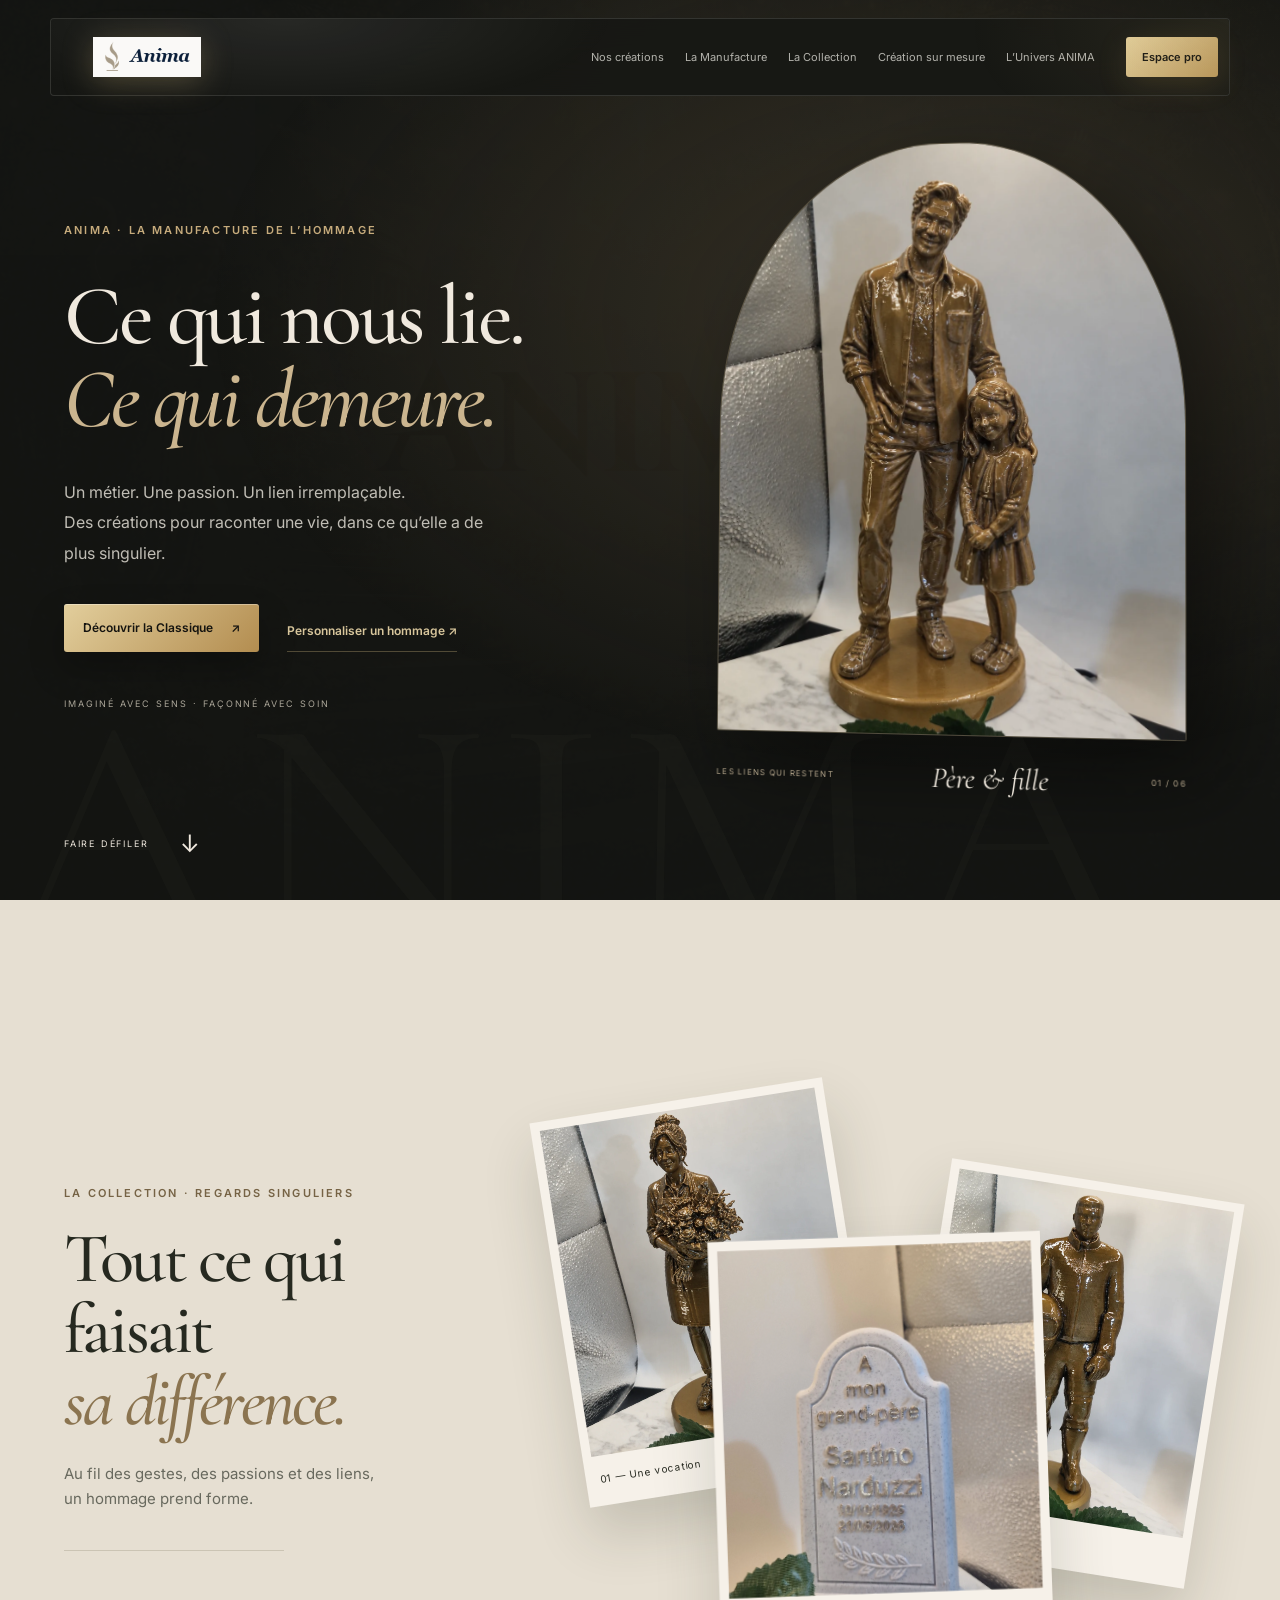
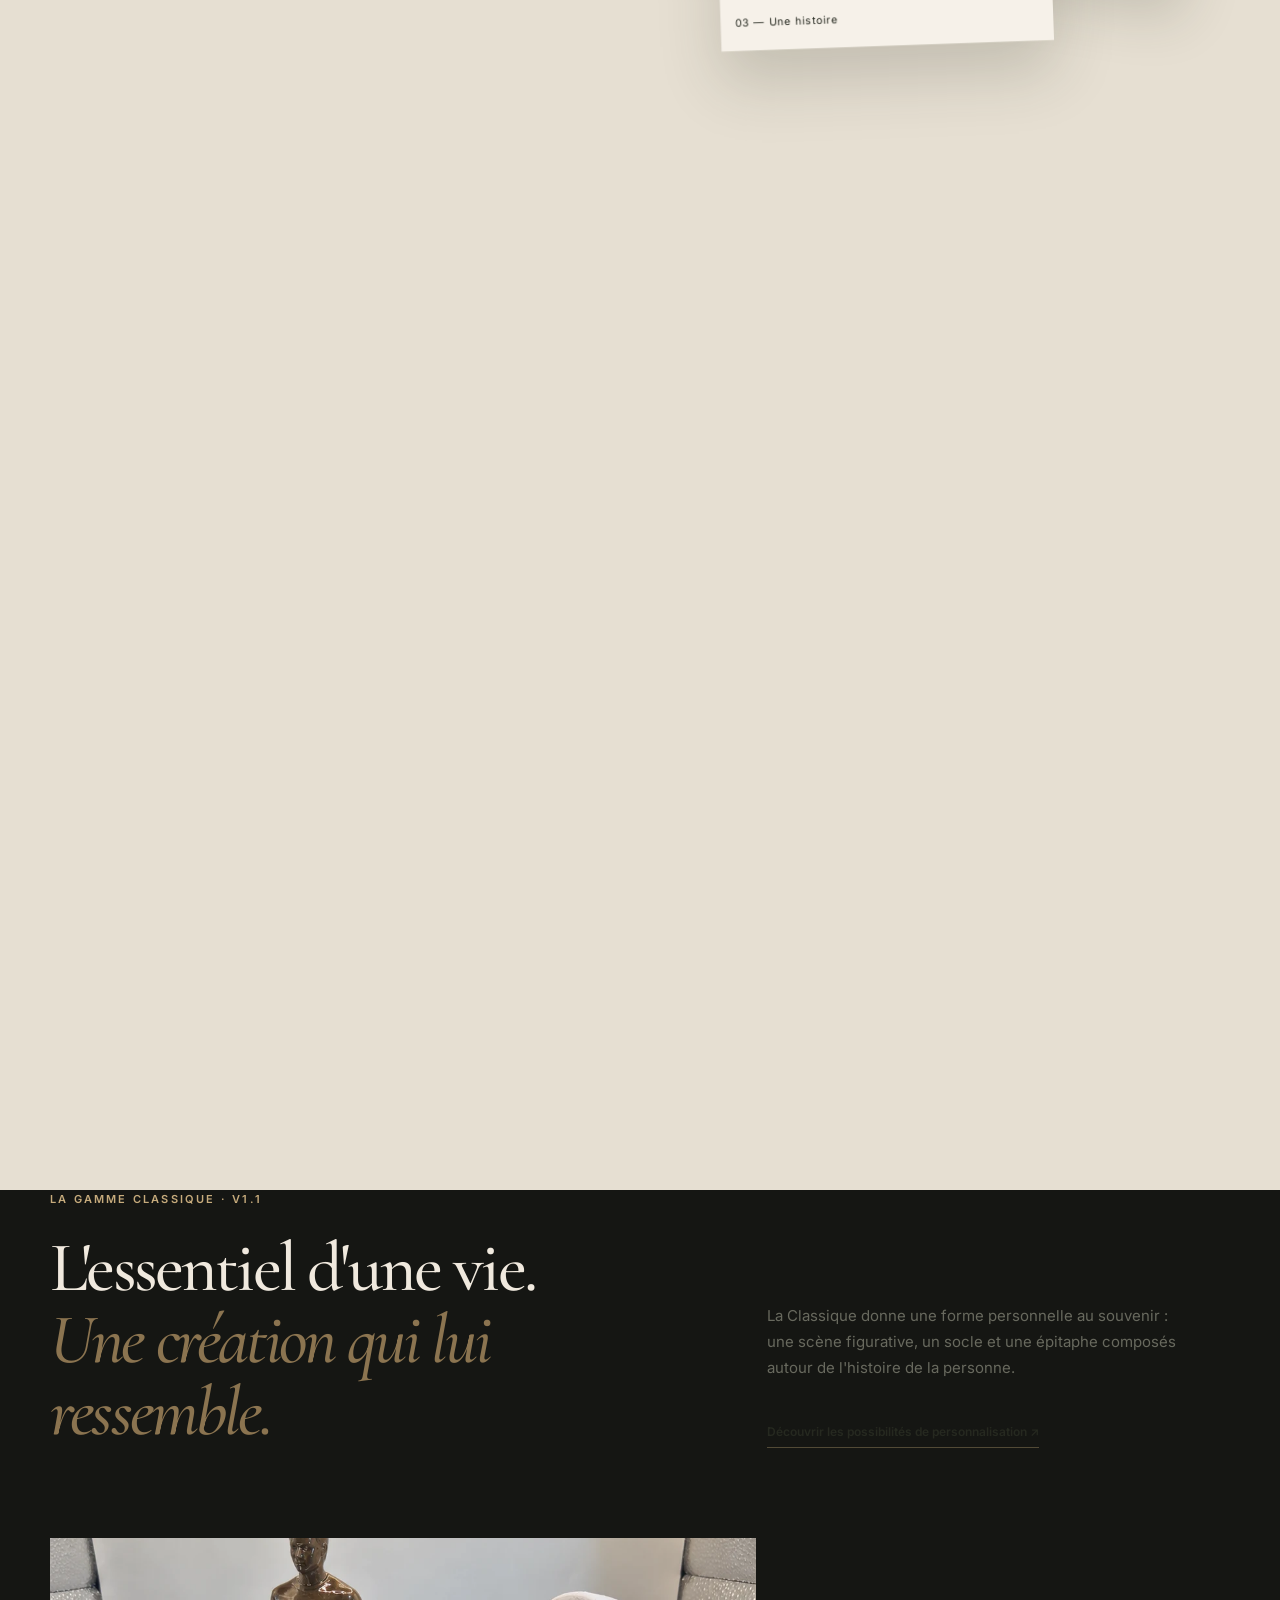
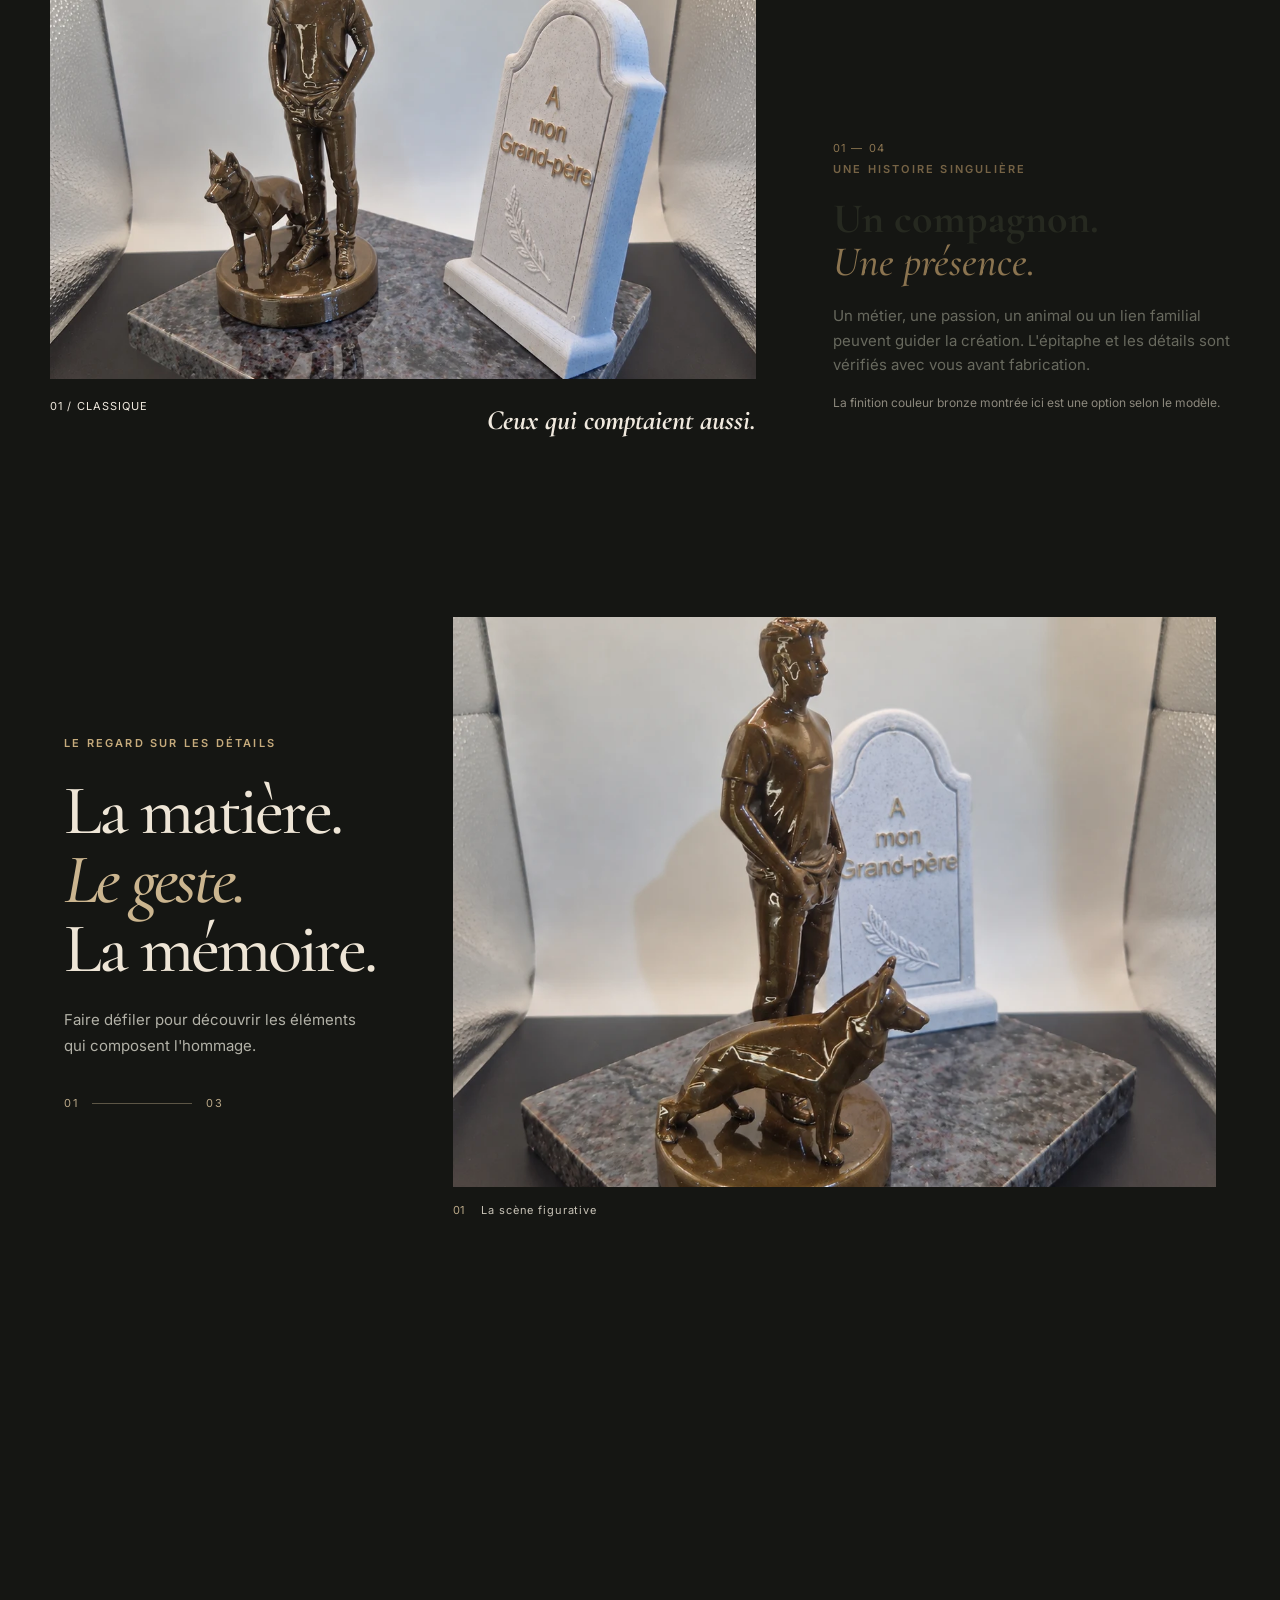
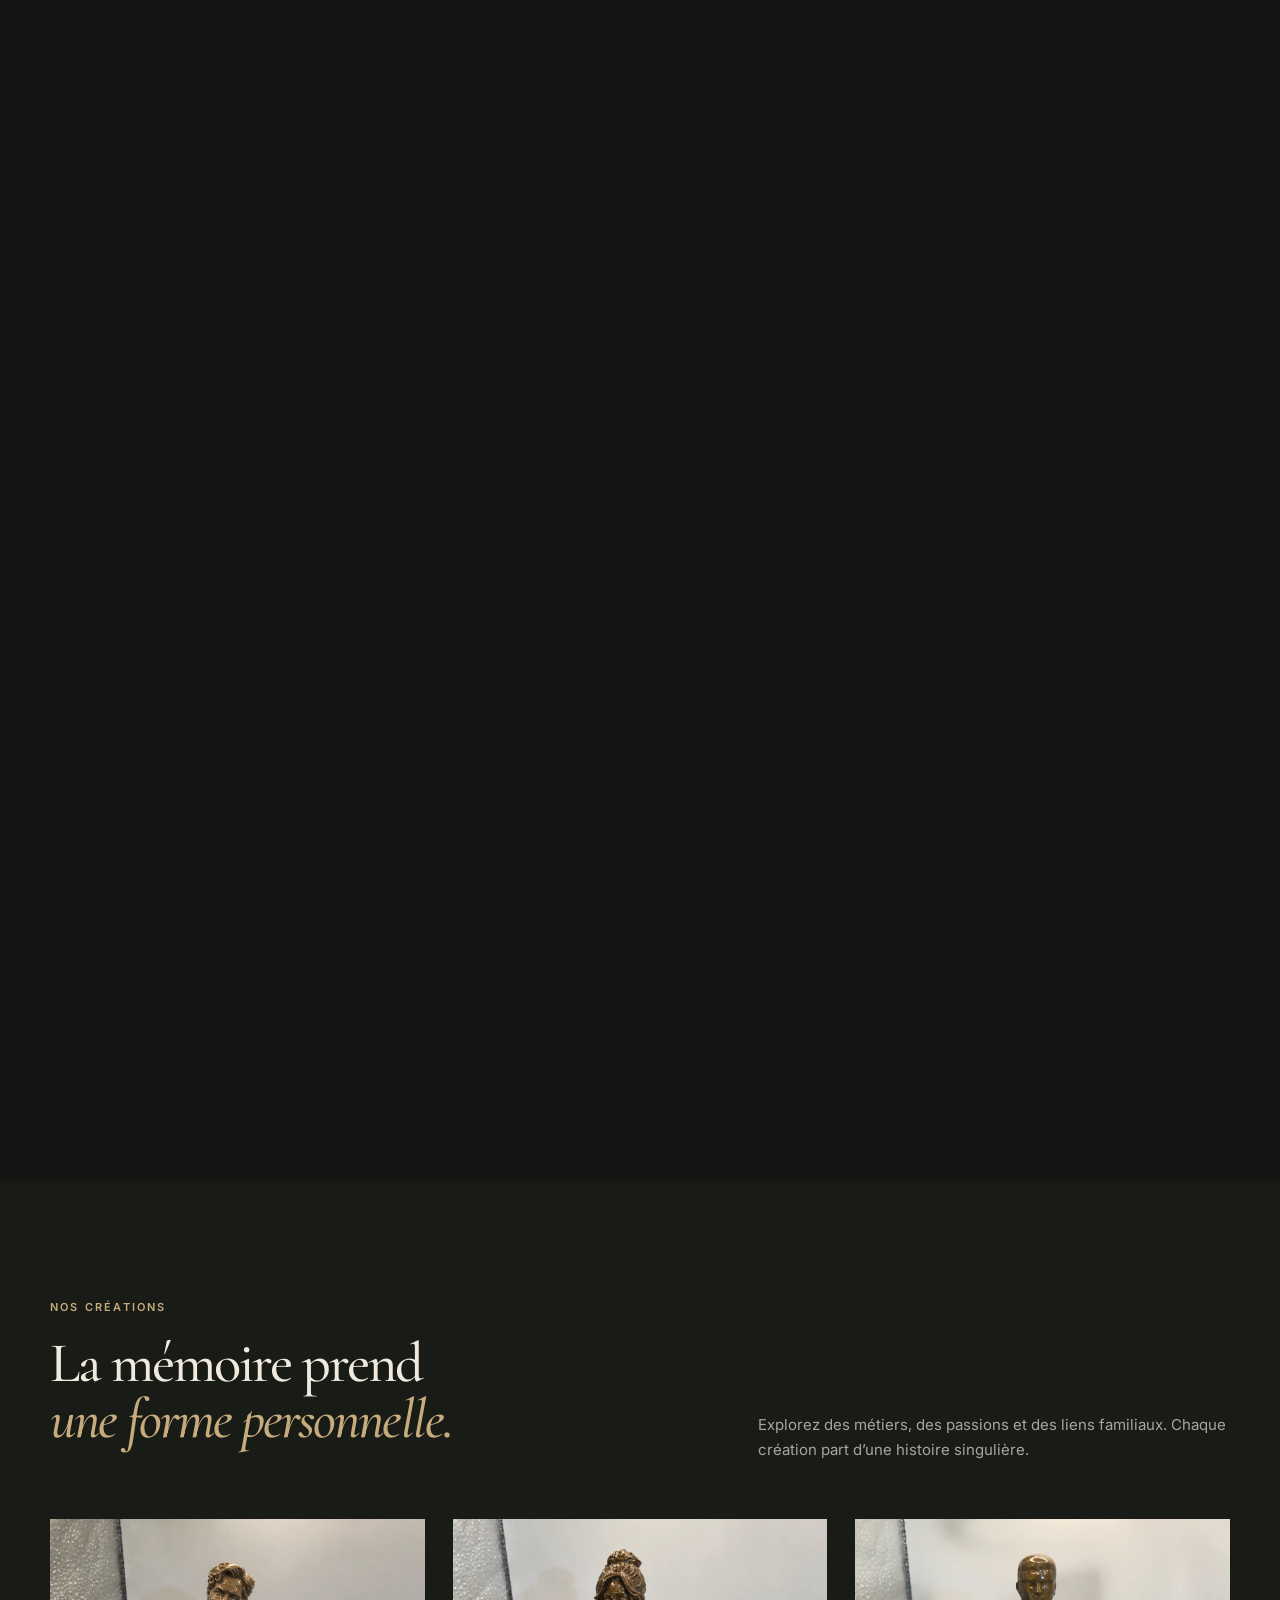
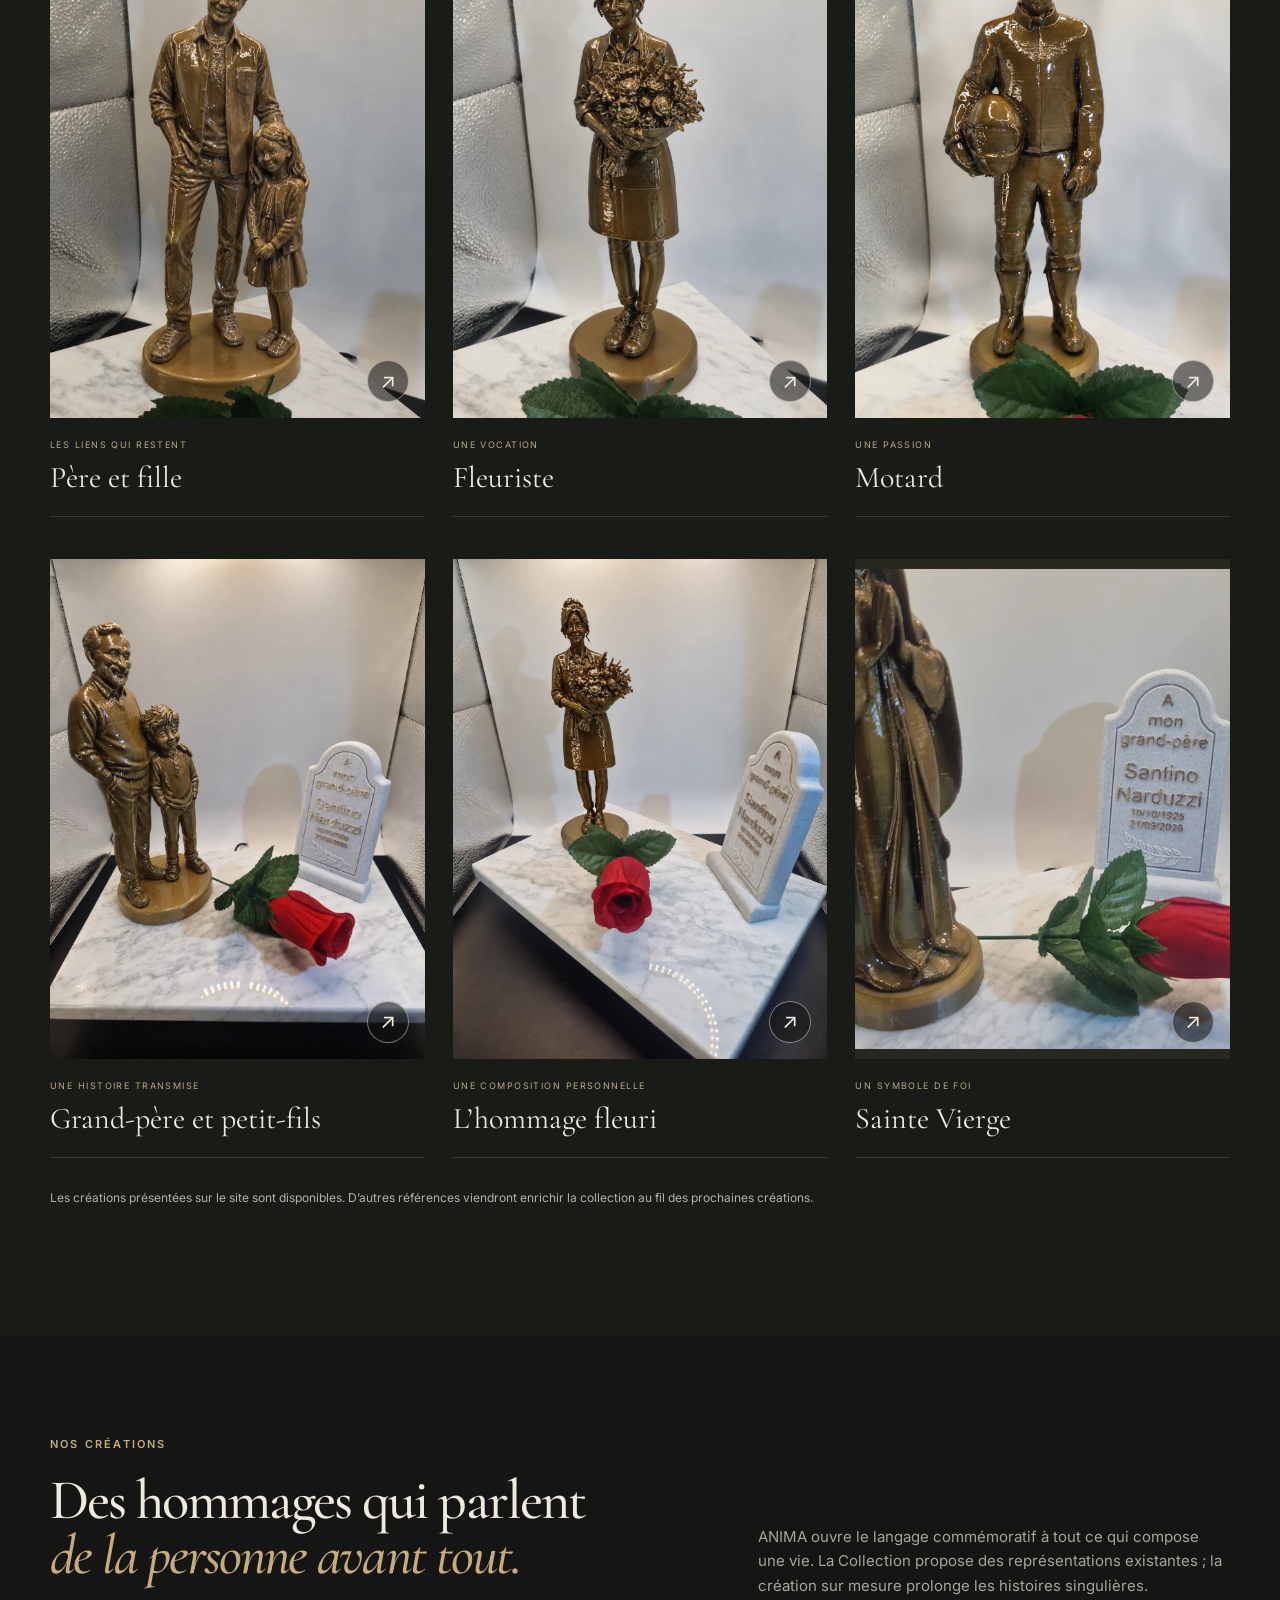
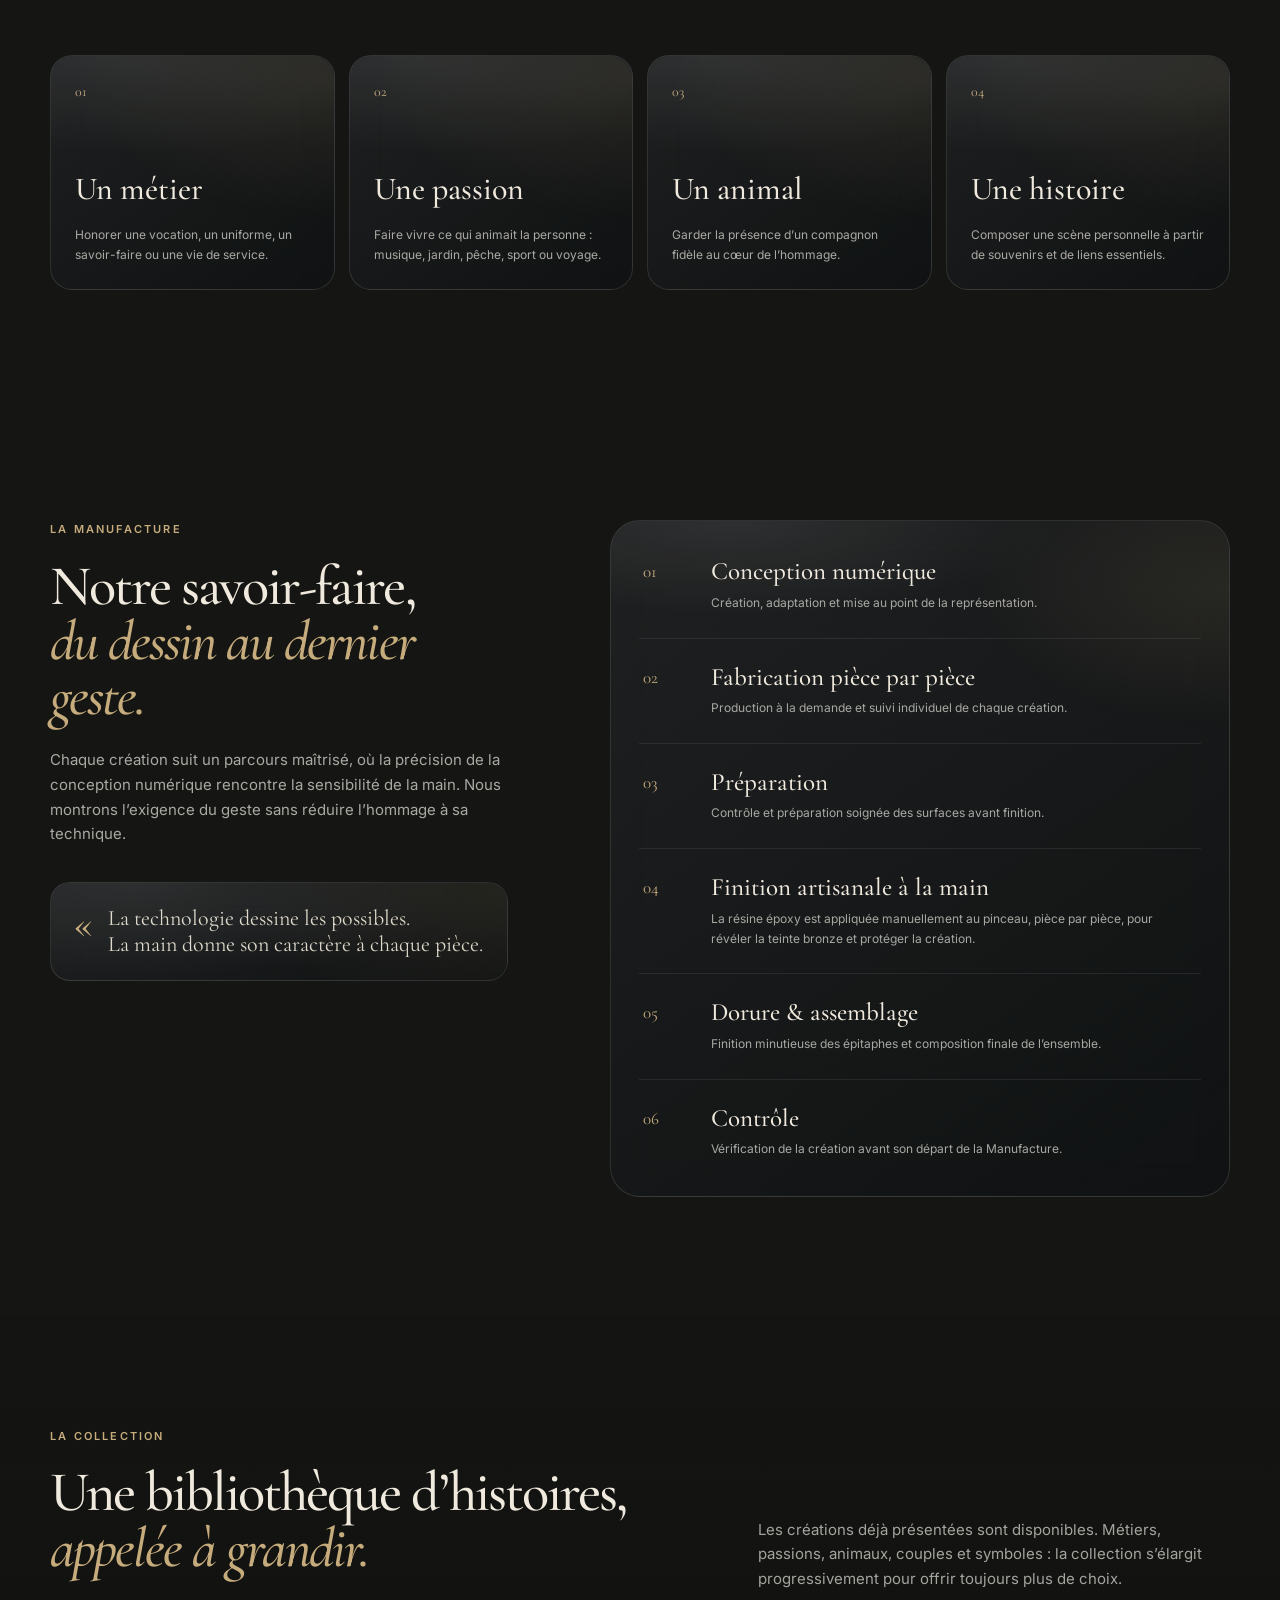
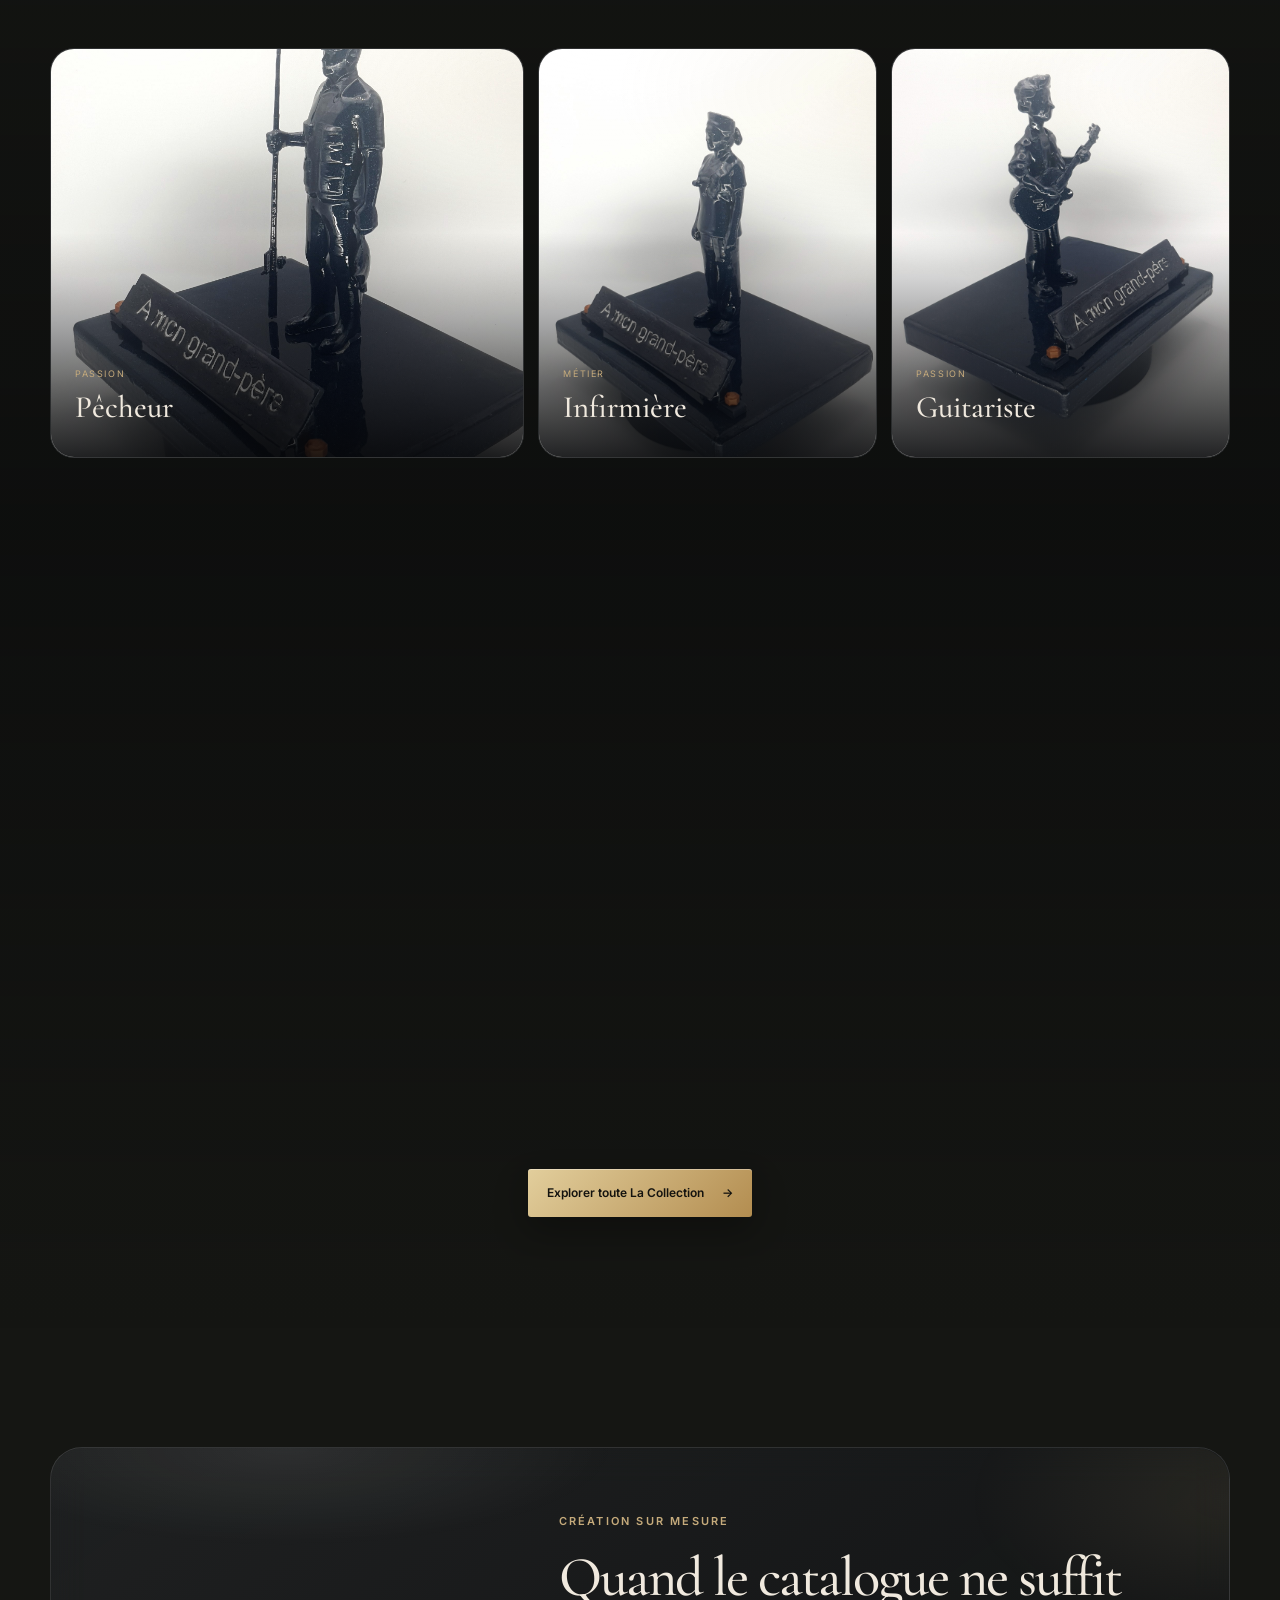
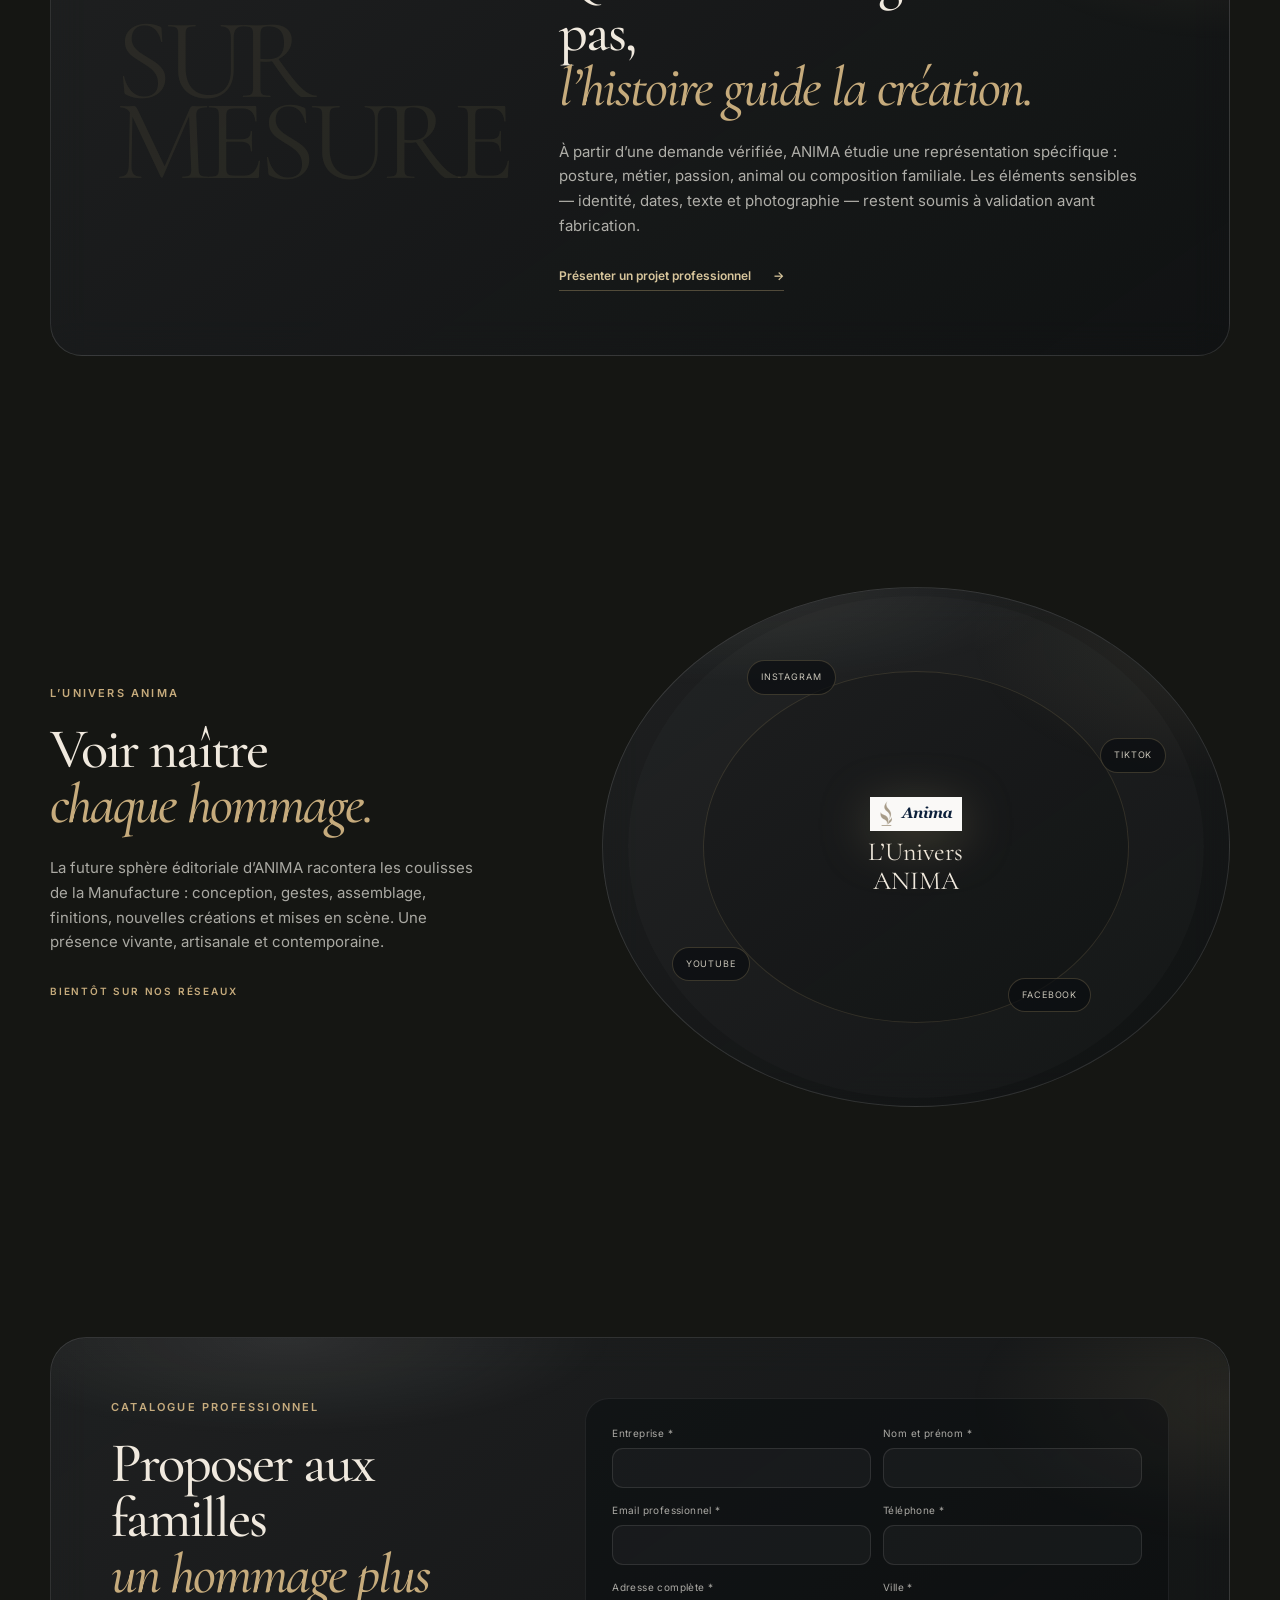
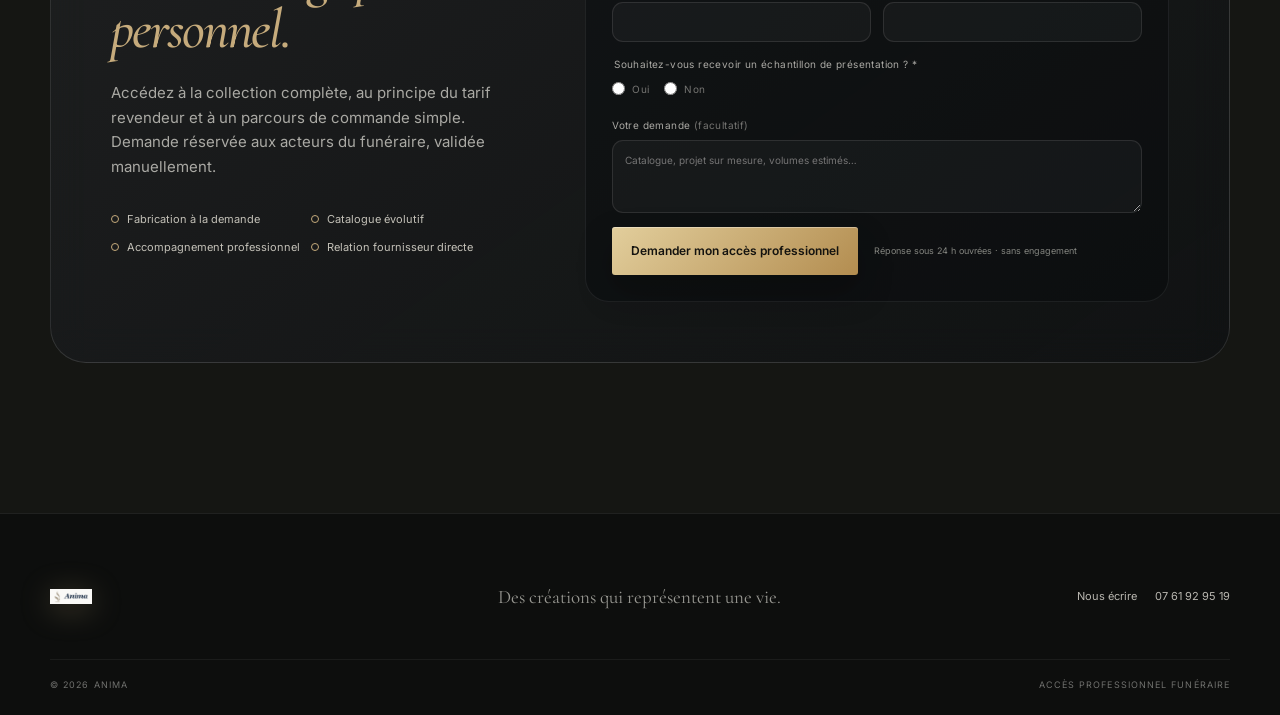
==== commit c343c8e6: "Utiliser le logo ANIMA officiel" ====
--- a/index.html
+++ b/index.html
@@ -20,7 +20,7 @@
   <header class="site-header">
     <div class="shell">
       <div class="nav-bar glass glass--nav">
-        <a class="brand" href="#accueil" aria-label="ANIMA — Accueil"><img src="https://souvenirunique.fr/wp-content/uploads/2026/08/logo-2.png?v=anima-20261012" referrerpolicy="no-referrer" alt="" class="brand__logo"><span class="brand__copy"><strong>ANIMA</strong><small>Manufacture commémorative</small></span></a>
+        <a class="brand" href="#accueil" aria-label="ANIMA — Accueil"><img src="assets/img/logo-bon.png" referrerpolicy="no-referrer" alt="" class="brand__logo"><span class="brand__copy"><strong>ANIMA</strong><small>Manufacture commémorative</small></span></a>
         <nav class="desktop-nav" aria-label="Navigation principale"><a href="#pieces">Nos créations</a><a href="#manufacture">La Manufacture</a><a href="galerie.html">La Collection</a><a href="#sur-mesure">Création sur mesure</a><a href="#univers">L’Univers ANIMA</a></nav>
         <a class="nav-cta" href="#professionnels">Espace pro</a>
         <button class="menu-button" type="button" aria-label="Ouvrir le menu" aria-expanded="false" aria-controls="mobile-menu"><span></span><span></span></button>
@@ -106,7 +106,7 @@
 
     <section id="sur-mesure" class="section"><div class="shell made-to-measure glass reveal"><div class="made-to-measure__index">SUR<br>MESURE</div><div class="made-to-measure__content"><p class="eyebrow">Création sur mesure</p><h2>Quand le catalogue ne suffit pas,<br><em>l’histoire guide la création.</em></h2><p>À partir d’une demande vérifiée, ANIMA étudie une représentation spécifique : posture, métier, passion, animal ou composition familiale. Les éléments sensibles — identité, dates, texte et photographie — restent soumis à validation avant fabrication.</p><a class="text-link" href="#professionnels">Présenter un projet professionnel <span aria-hidden="true">→</span></a></div></div></section>
 
-    <section id="univers" class="section"><div class="shell universe-grid"><div class="universe-copy reveal"><p class="eyebrow">L’Univers ANIMA</p><h2>Voir naître<br><em>chaque hommage.</em></h2><p>La future sphère éditoriale d’ANIMA racontera les coulisses de la Manufacture : conception, gestes, assemblage, finitions, nouvelles créations et mises en scène. Une présence vivante, artisanale et contemporaine.</p><p class="coming-soon">Bientôt sur nos réseaux</p></div><div class="social-orbit glass reveal" aria-label="Réseaux sociaux ANIMA à venir"><div class="orbit-center"><img src="https://souvenirunique.fr/wp-content/uploads/2026/08/logo-2.png?v=anima-20261012" referrerpolicy="no-referrer" alt=""><span>L’Univers<br>ANIMA</span></div><span class="orbit-item orbit-item--1">Instagram</span><span class="orbit-item orbit-item--2">TikTok</span><span class="orbit-item orbit-item--3">Facebook</span><span class="orbit-item orbit-item--4">YouTube</span></div></div></section>
+    <section id="univers" class="section"><div class="shell universe-grid"><div class="universe-copy reveal"><p class="eyebrow">L’Univers ANIMA</p><h2>Voir naître<br><em>chaque hommage.</em></h2><p>La future sphère éditoriale d’ANIMA racontera les coulisses de la Manufacture : conception, gestes, assemblage, finitions, nouvelles créations et mises en scène. Une présence vivante, artisanale et contemporaine.</p><p class="coming-soon">Bientôt sur nos réseaux</p></div><div class="social-orbit glass reveal" aria-label="Réseaux sociaux ANIMA à venir"><div class="orbit-center"><img src="assets/img/logo-bon.png" referrerpolicy="no-referrer" alt=""><span>L’Univers<br>ANIMA</span></div><span class="orbit-item orbit-item--1">Instagram</span><span class="orbit-item orbit-item--2">TikTok</span><span class="orbit-item orbit-item--3">Facebook</span><span class="orbit-item orbit-item--4">YouTube</span></div></div></section>
 
     <section id="professionnels" class="section section--pro">
       <div class="shell"><div class="pro-panel glass reveal">
@@ -122,7 +122,7 @@
       </div></div>
     </section>
   </main>
-  <footer class="site-footer"><div class="shell footer-grid"><div class="brand brand--footer"><img src="https://souvenirunique.fr/wp-content/uploads/2026/08/logo-2.png?v=anima-20261012" referrerpolicy="no-referrer" alt="" class="brand__logo"><span class="brand__copy"><strong>ANIMA</strong><small>Manufacture commémorative</small></span></div><p>Des créations qui représentent une vie.</p><div class="footer-contact"><a href="mailto:c.fruchart96@gmail.com">Nous écrire</a><a href="tel:+33761929519">07 61 92 95 19</a></div></div><div class="shell footer-bottom"><span>© <span data-year></span> ANIMA</span><span>Accès professionnel funéraire</span></div></footer>
+  <footer class="site-footer"><div class="shell footer-grid"><div class="brand brand--footer"><img src="assets/img/logo-bon.png" referrerpolicy="no-referrer" alt="" class="brand__logo"><span class="brand__copy"><strong>ANIMA</strong><small>Manufacture commémorative</small></span></div><p>Des créations qui représentent une vie.</p><div class="footer-contact"><a href="mailto:c.fruchart96@gmail.com">Nous écrire</a><a href="tel:+33761929519">07 61 92 95 19</a></div></div><div class="shell footer-bottom"><span>© <span data-year></span> ANIMA</span><span>Accès professionnel funéraire</span></div></footer>
   <dialog class="photo-dialog" aria-label="Détail de la création"><button class="photo-close" aria-label="Fermer la photo">×</button><img alt=""><p></p></dialog><script src="assets/js/site.js" defer></script><script src="assets/js/immersif.js" defer></script>
 </body>
 </html>
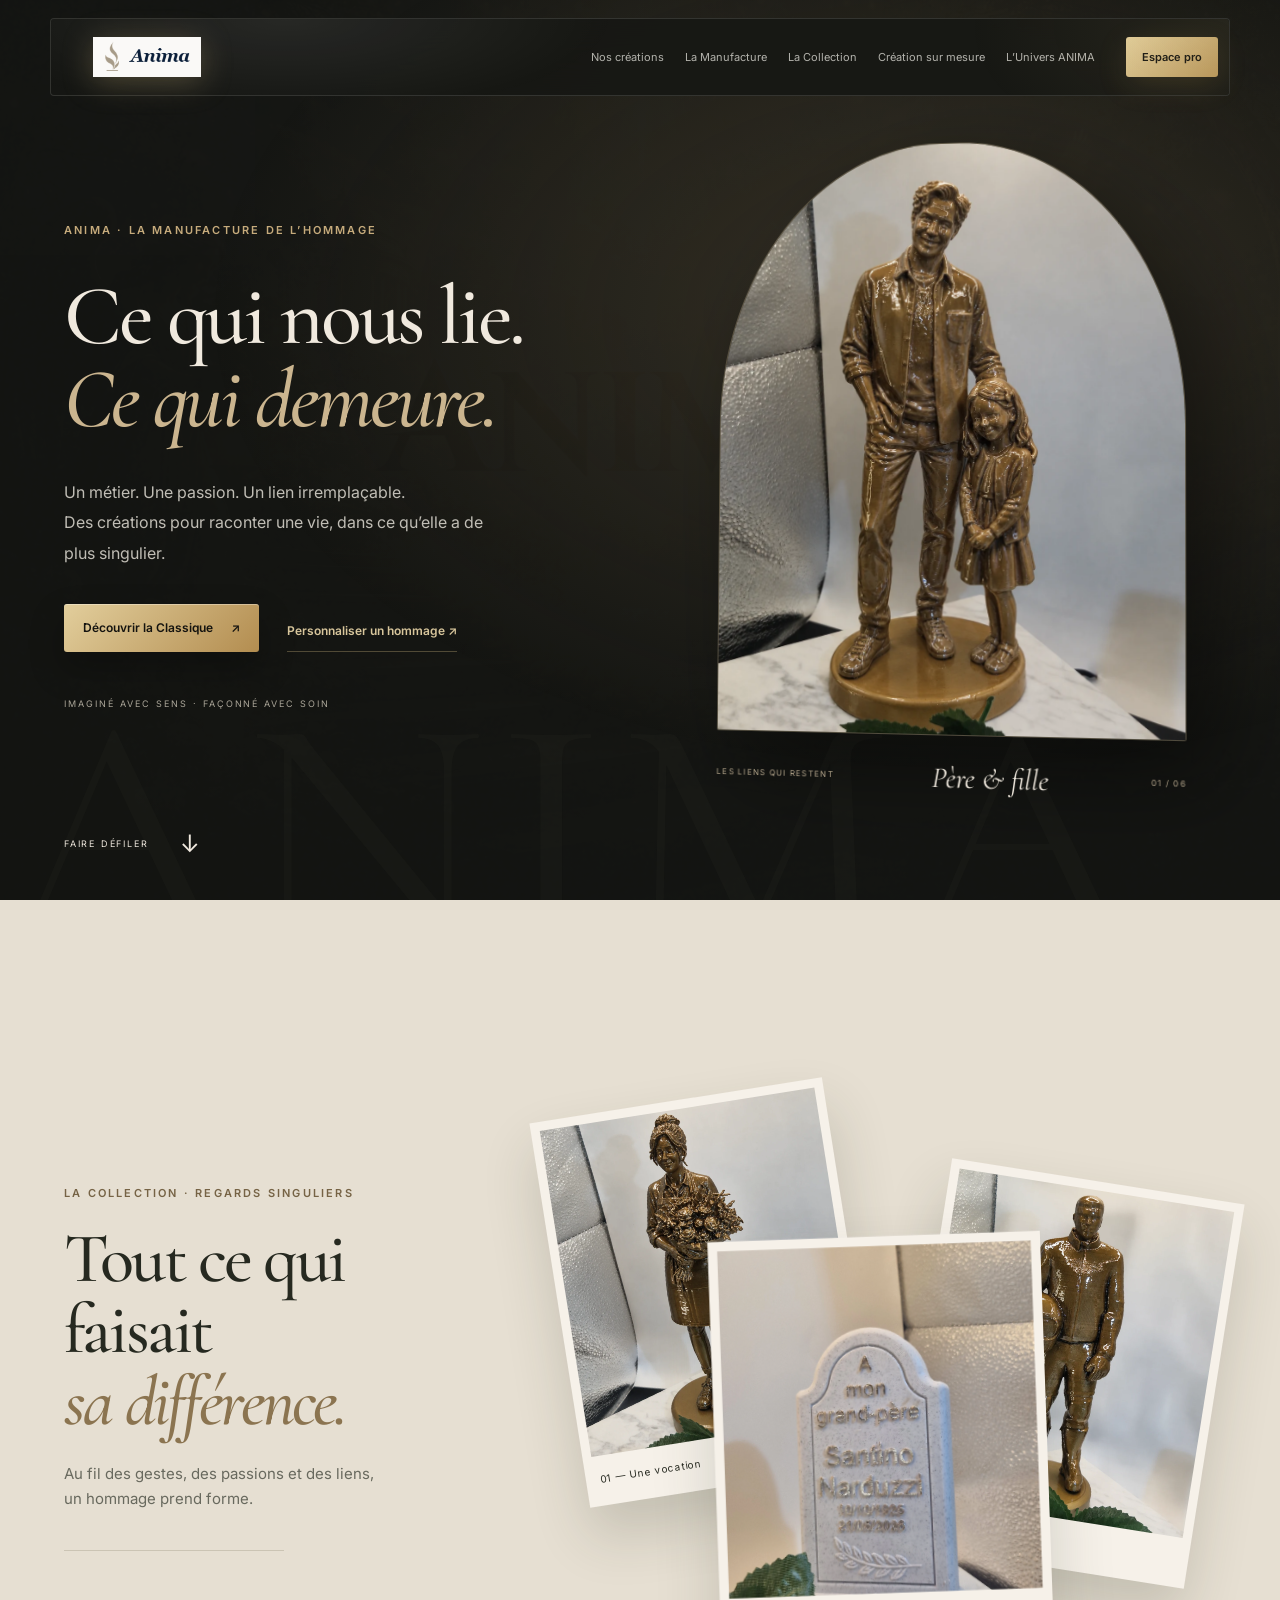
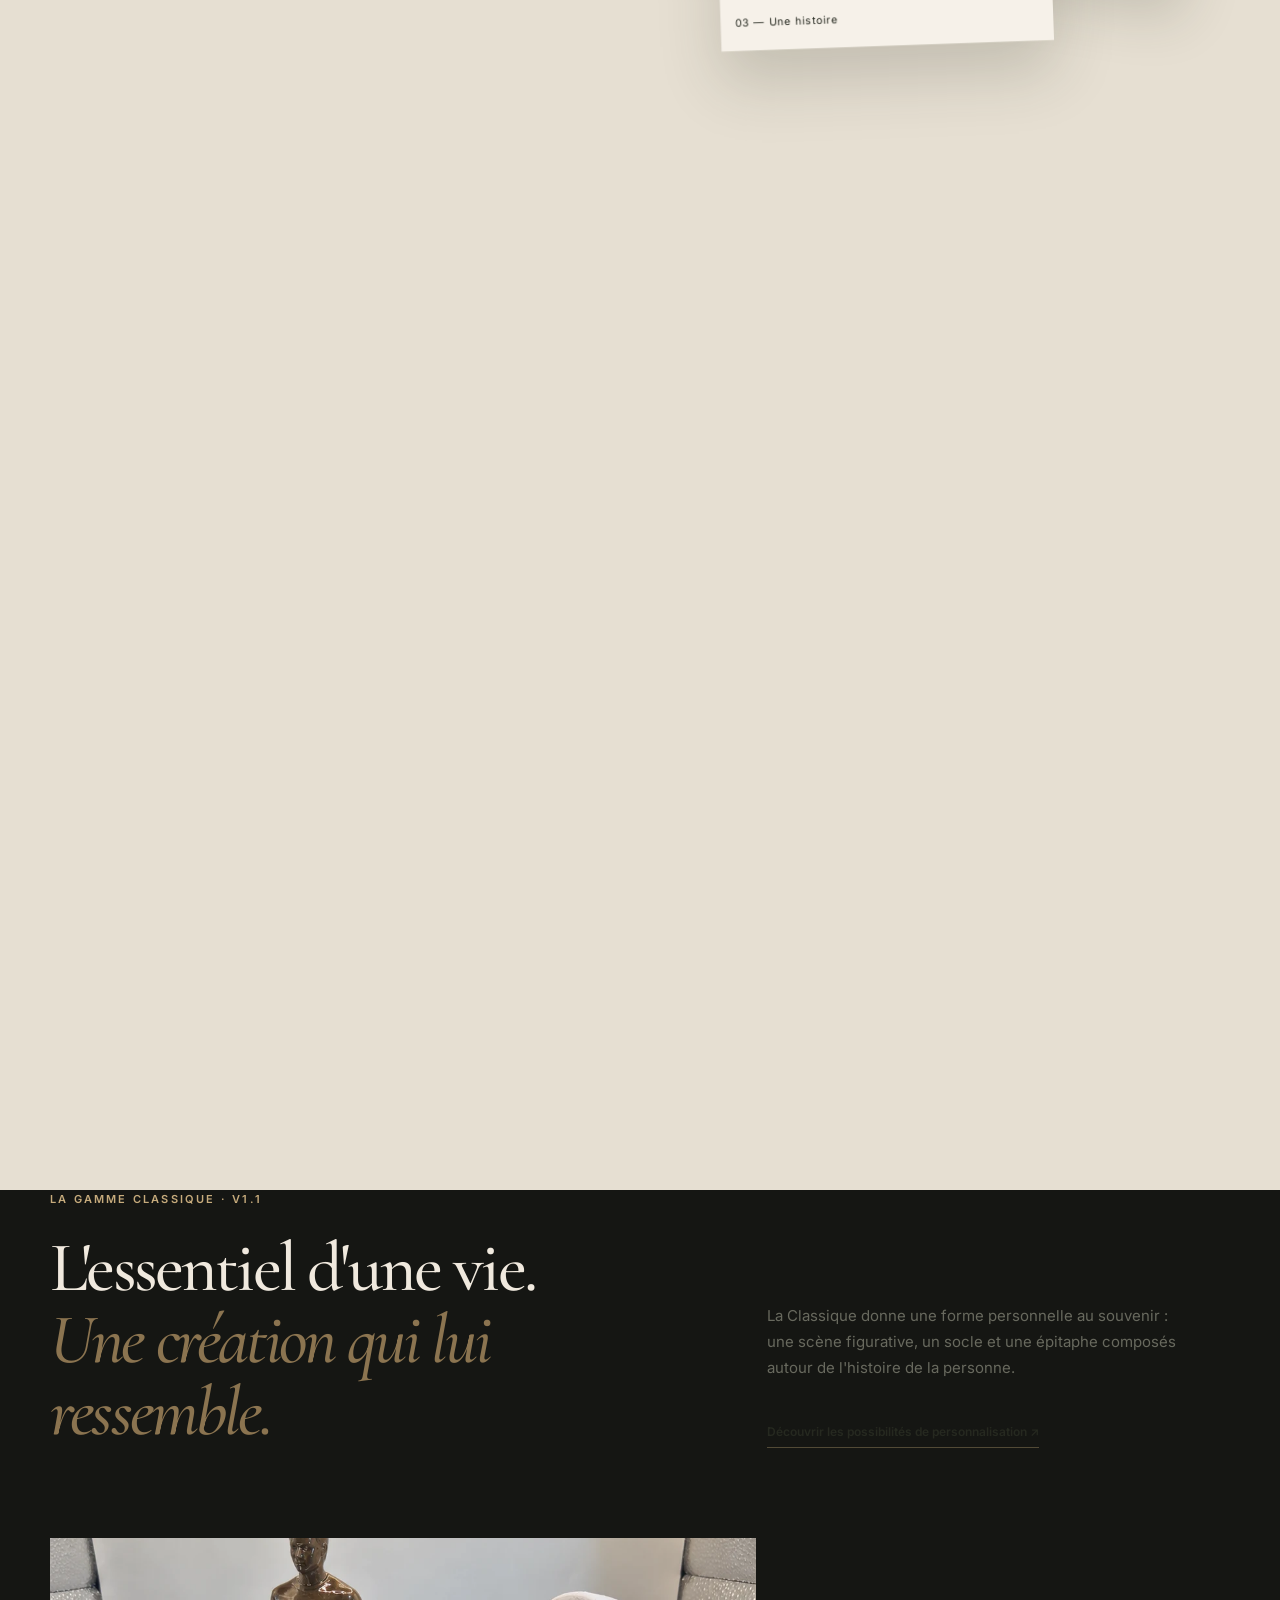
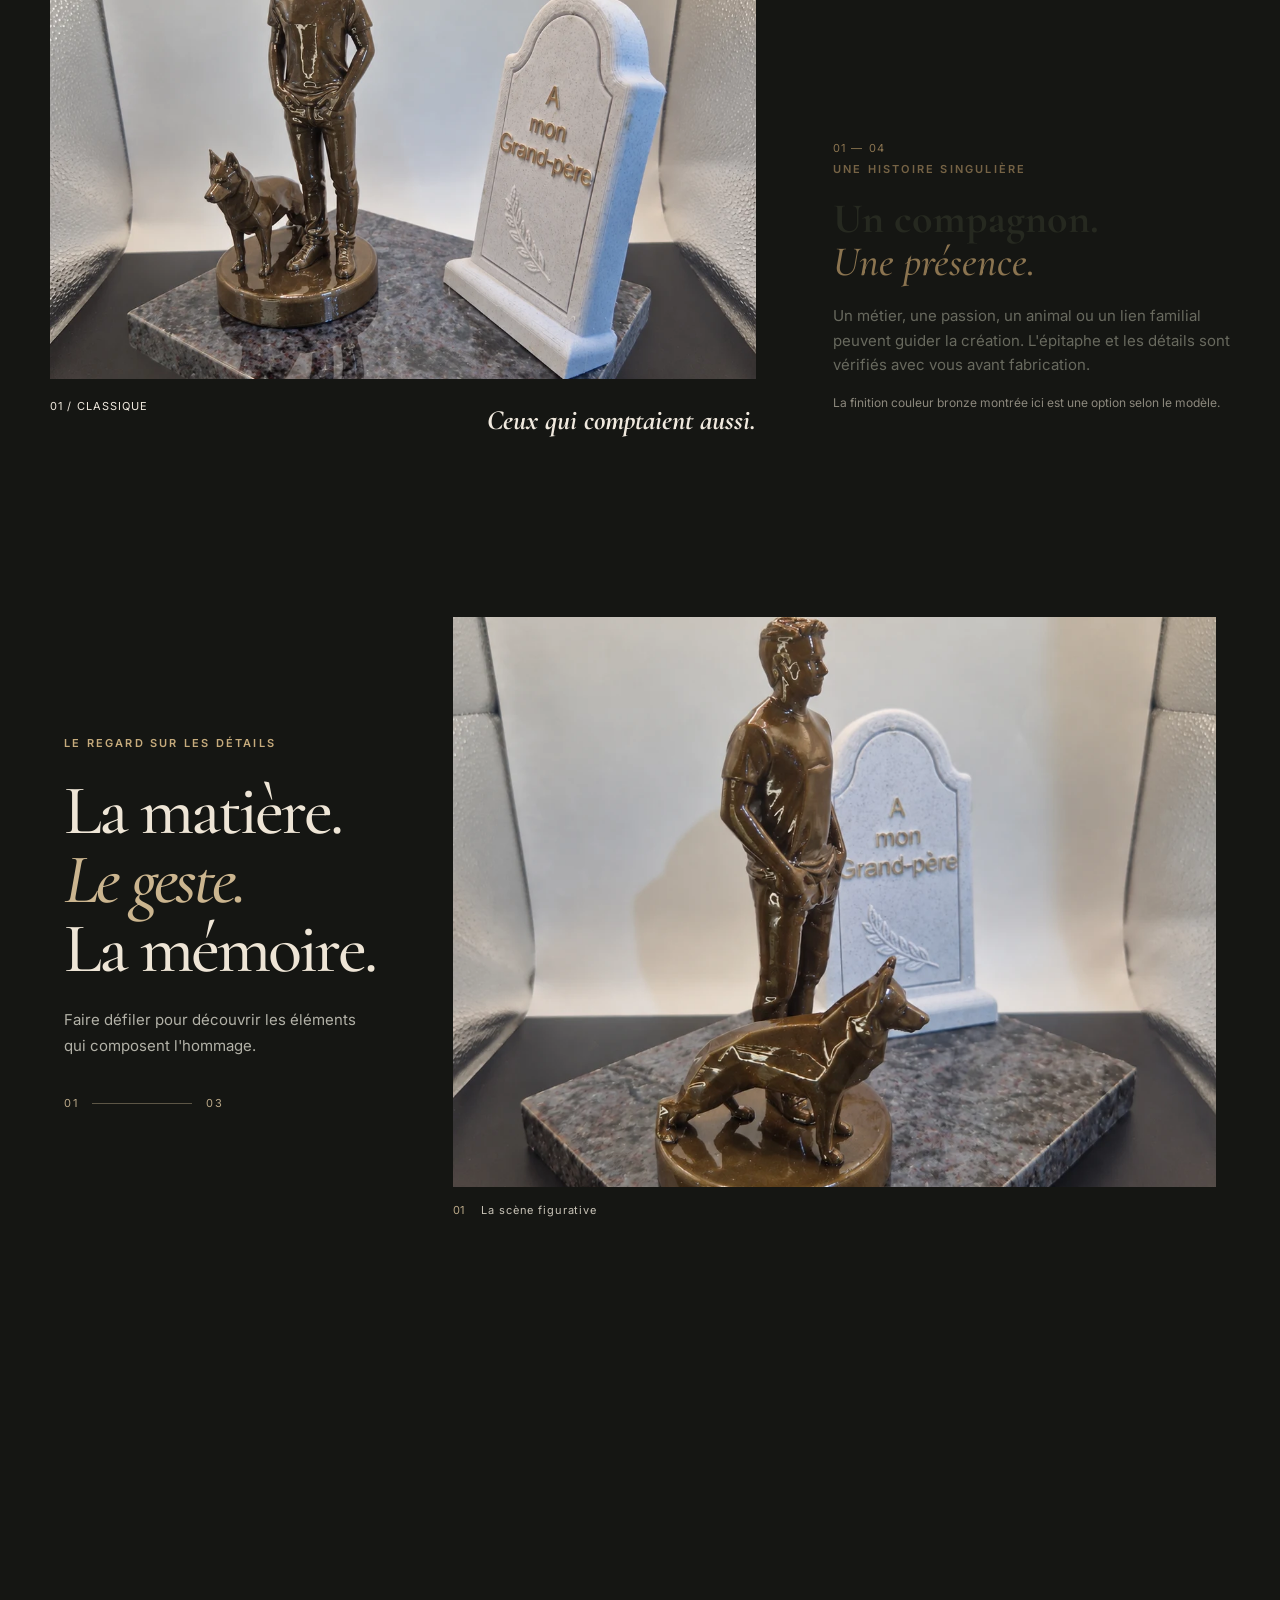
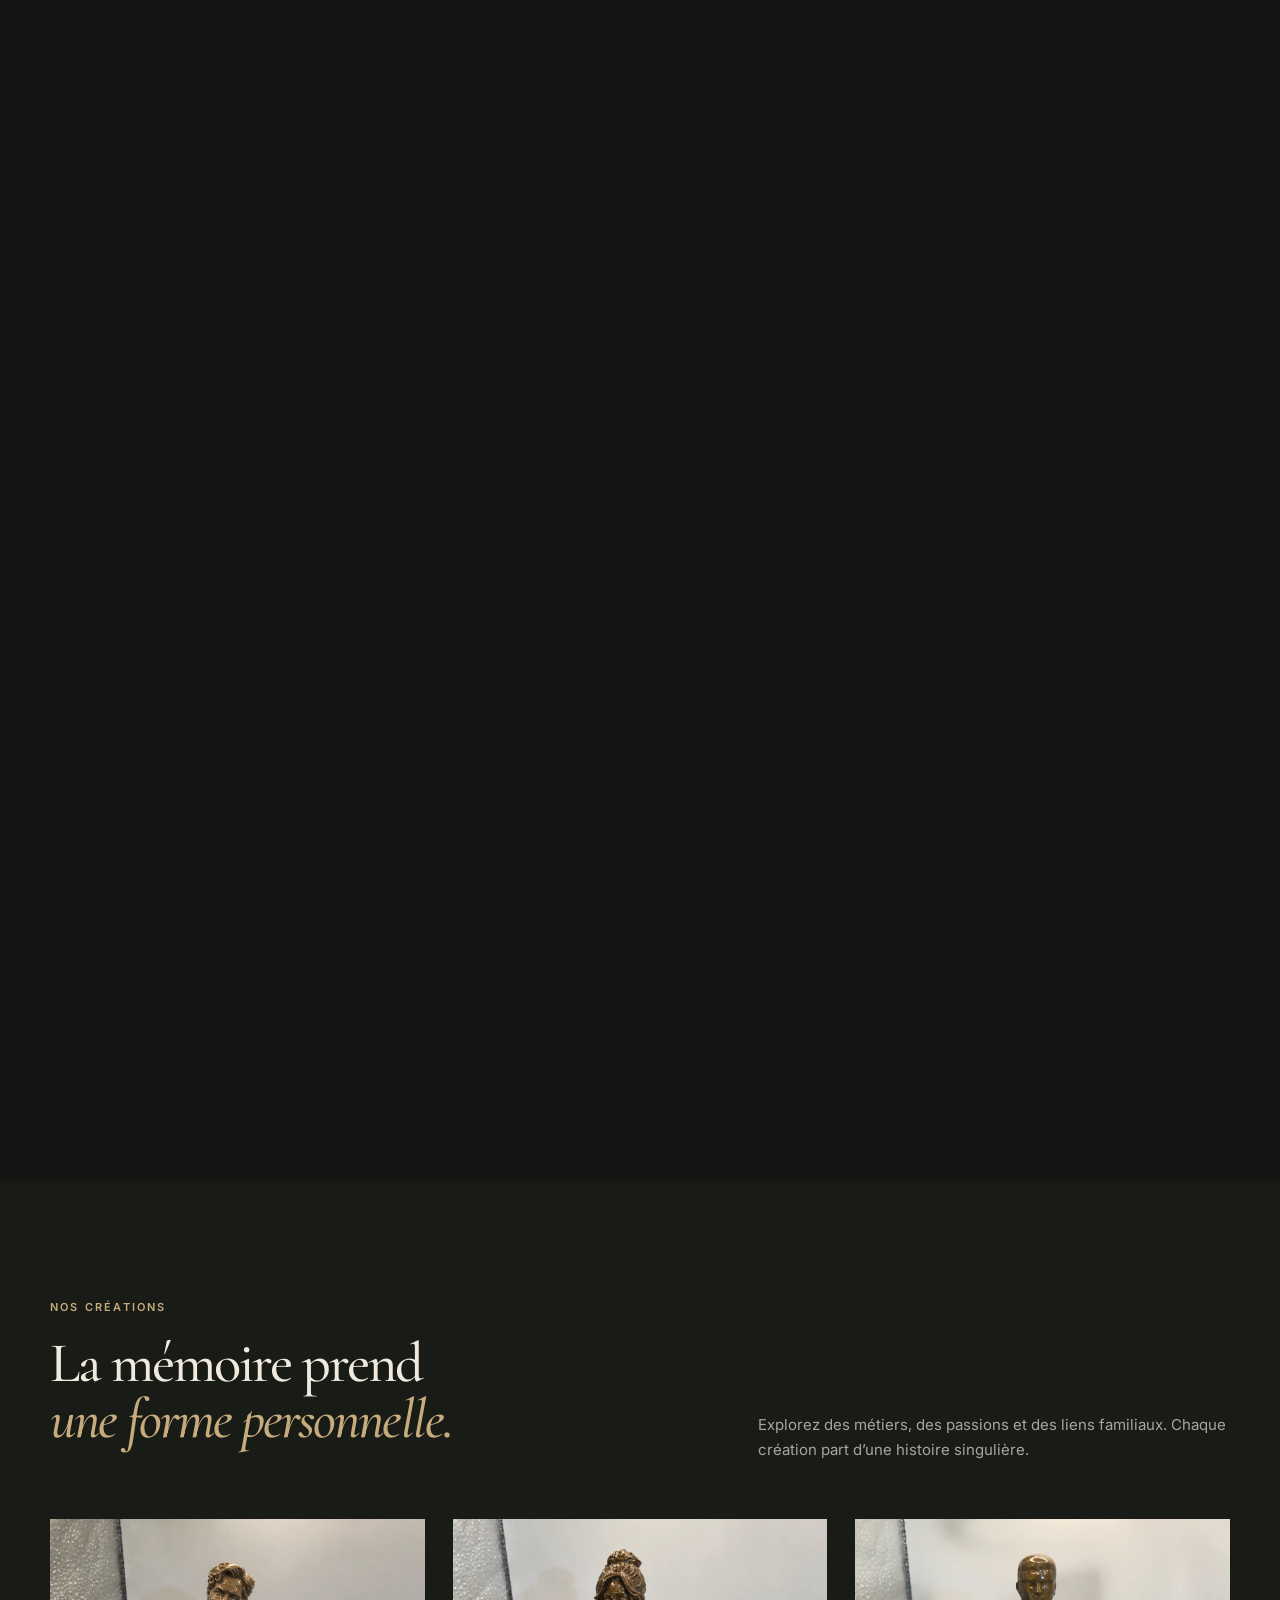
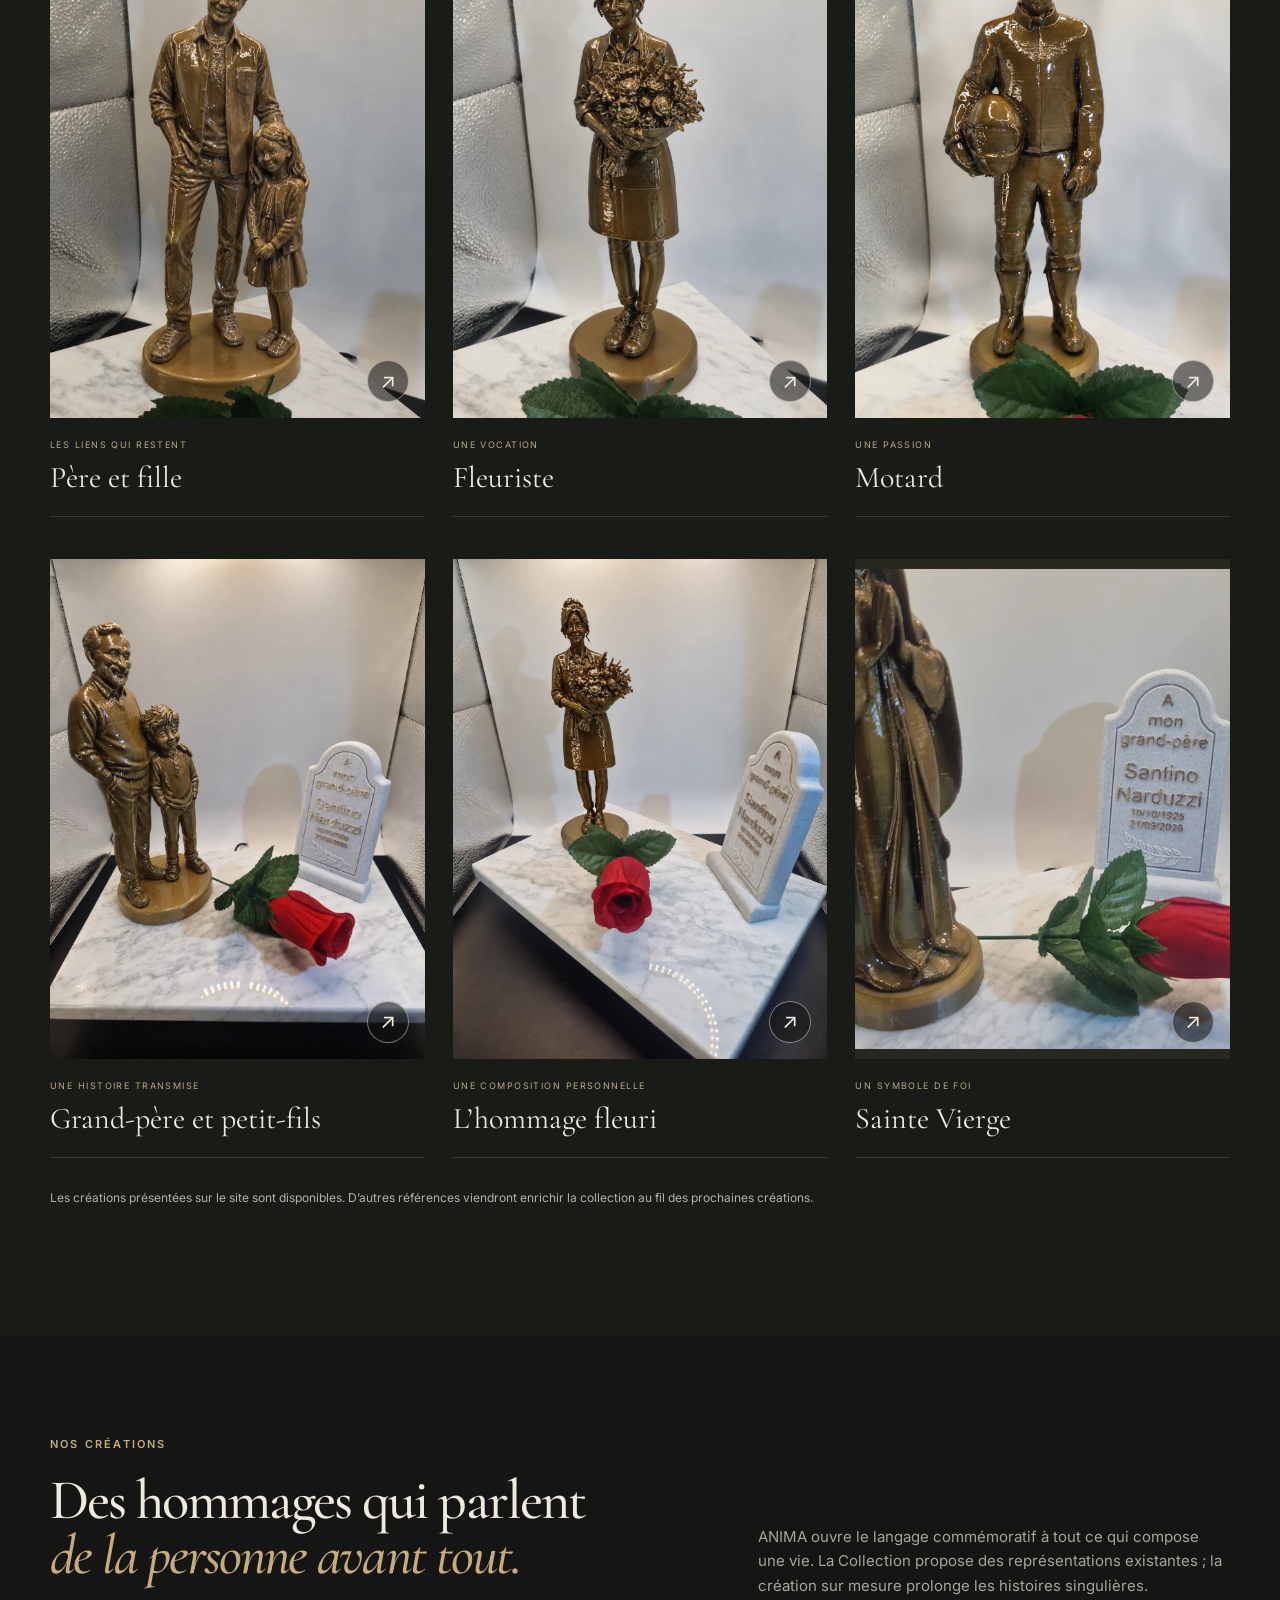
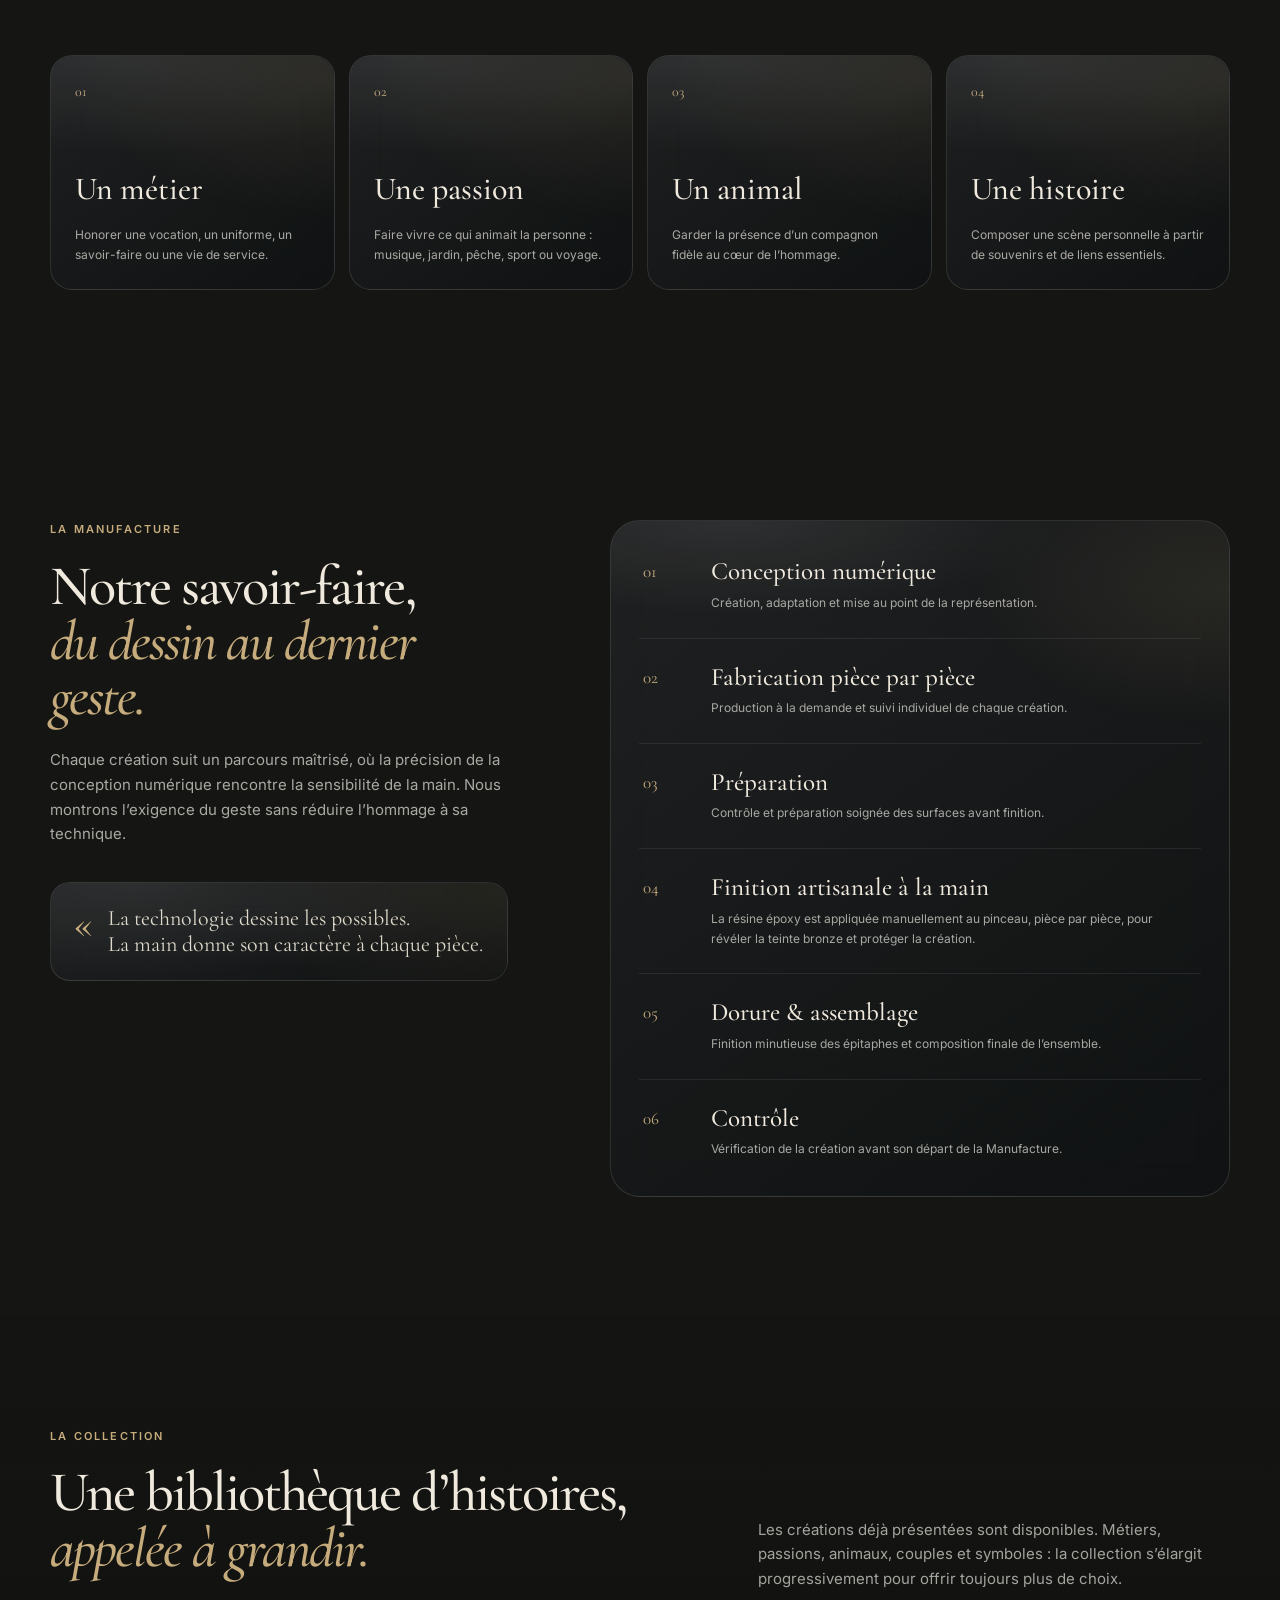
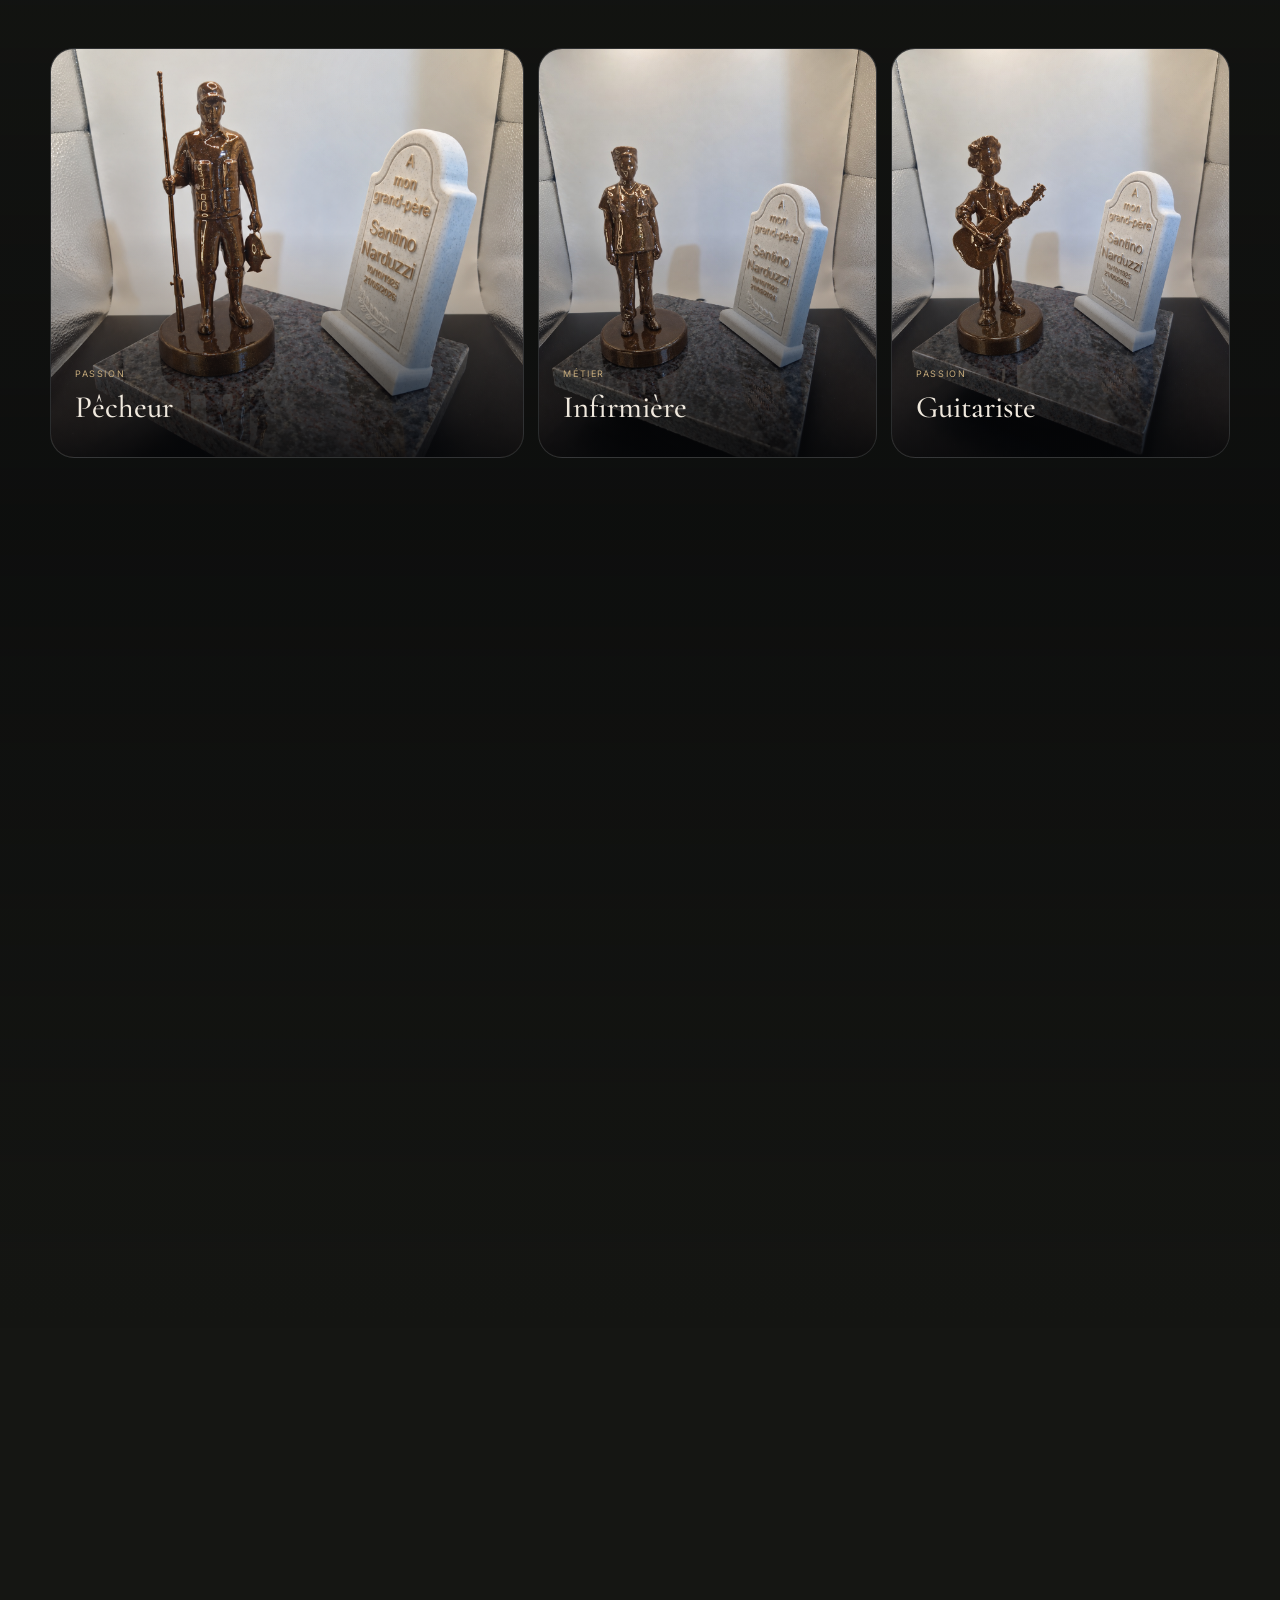
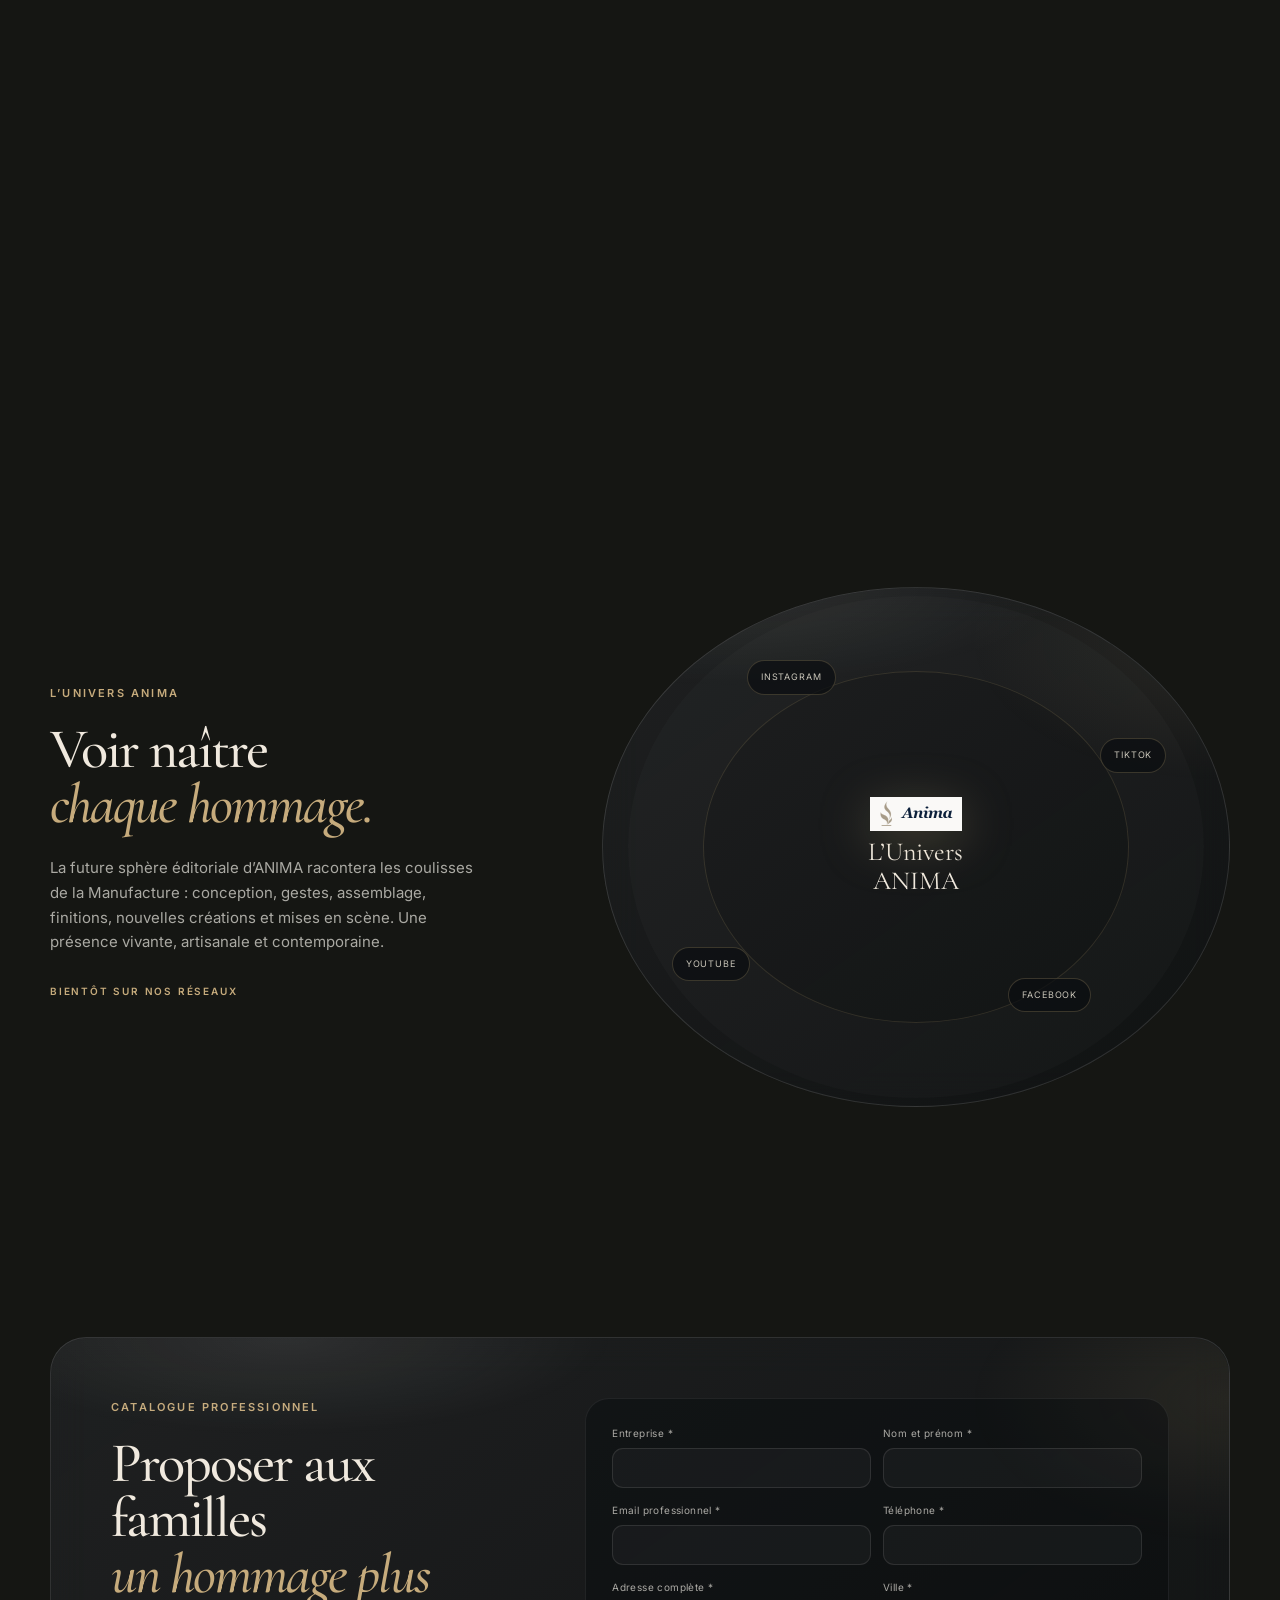
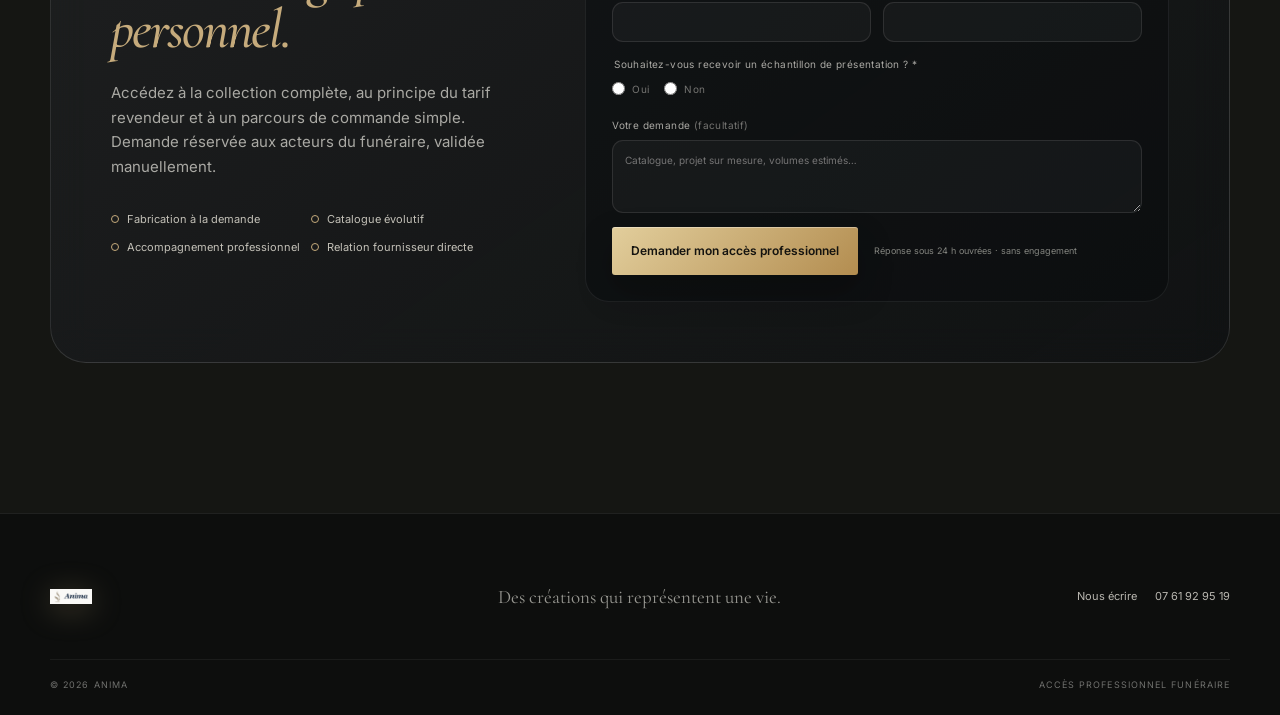
==== commit 70f324da: "Afficher les photos actuelles dans la Collection" ====
--- a/index.html
+++ b/index.html
@@ -85,7 +85,7 @@
     <section id="collection" class="section section--collection">
       <div class="shell">
         <div class="section-heading reveal"><div><p class="eyebrow">La Collection</p><h2>Une bibliothèque d’histoires,<br><em>appelée à grandir.</em></h2></div><p>Les créations déjà présentées sont disponibles. Métiers, passions, animaux, couples et symboles : la collection s’élargit progressivement pour offrir toujours plus de choix.</p></div>
-        <div class="collection-preview"><a class="creation-card creation-card--wide glass reveal" href="galerie.html"><img src="assets/img/pecheur.jpg" alt="Création commémorative ANIMA représentant un pêcheur" loading="lazy"><span class="creation-card__shade"></span><span class="creation-card__label"><small>Passion</small><strong>Pêcheur</strong></span></a><a class="creation-card glass reveal" href="galerie.html"><img src="assets/img/infirmiere.jpg" alt="Création commémorative ANIMA représentant une infirmière" loading="lazy"><span class="creation-card__shade"></span><span class="creation-card__label"><small>Métier</small><strong>Infirmière</strong></span></a><a class="creation-card glass reveal" href="galerie.html"><img src="assets/img/guitariste.jpg" alt="Création commémorative ANIMA représentant un guitariste" loading="lazy"><span class="creation-card__shade"></span><span class="creation-card__label"><small>Passion</small><strong>Guitariste</strong></span></a></div>
+        <div class="collection-preview"><a class="creation-card creation-card--wide glass reveal" href="galerie.html"><img src="assets/img/pecheur%201.jpg" alt="Création commémorative ANIMA représentant un pêcheur" loading="lazy"><span class="creation-card__shade"></span><span class="creation-card__label"><small>Passion</small><strong>Pêcheur</strong></span></a><a class="creation-card glass reveal" href="galerie.html"><img src="assets/img/infirmiere%201.jpg" alt="Création commémorative ANIMA représentant une infirmière" loading="lazy"><span class="creation-card__shade"></span><span class="creation-card__label"><small>Métier</small><strong>Infirmière</strong></span></a><a class="creation-card glass reveal" href="galerie.html"><img src="assets/img/guitariste%201.jpg" alt="Création commémorative ANIMA représentant un guitariste" loading="lazy"><span class="creation-card__shade"></span><span class="creation-card__label"><small>Passion</small><strong>Guitariste</strong></span></a></div>
 <div class="catalogue-teaser reveal">
           <p class="eyebrow">ÉBAUCHE DU CATALOGUE · EN COURS D’ENRICHISSEMENT</p>
           <h3>Des métiers, des passions et des histoires à représenter.</h3>
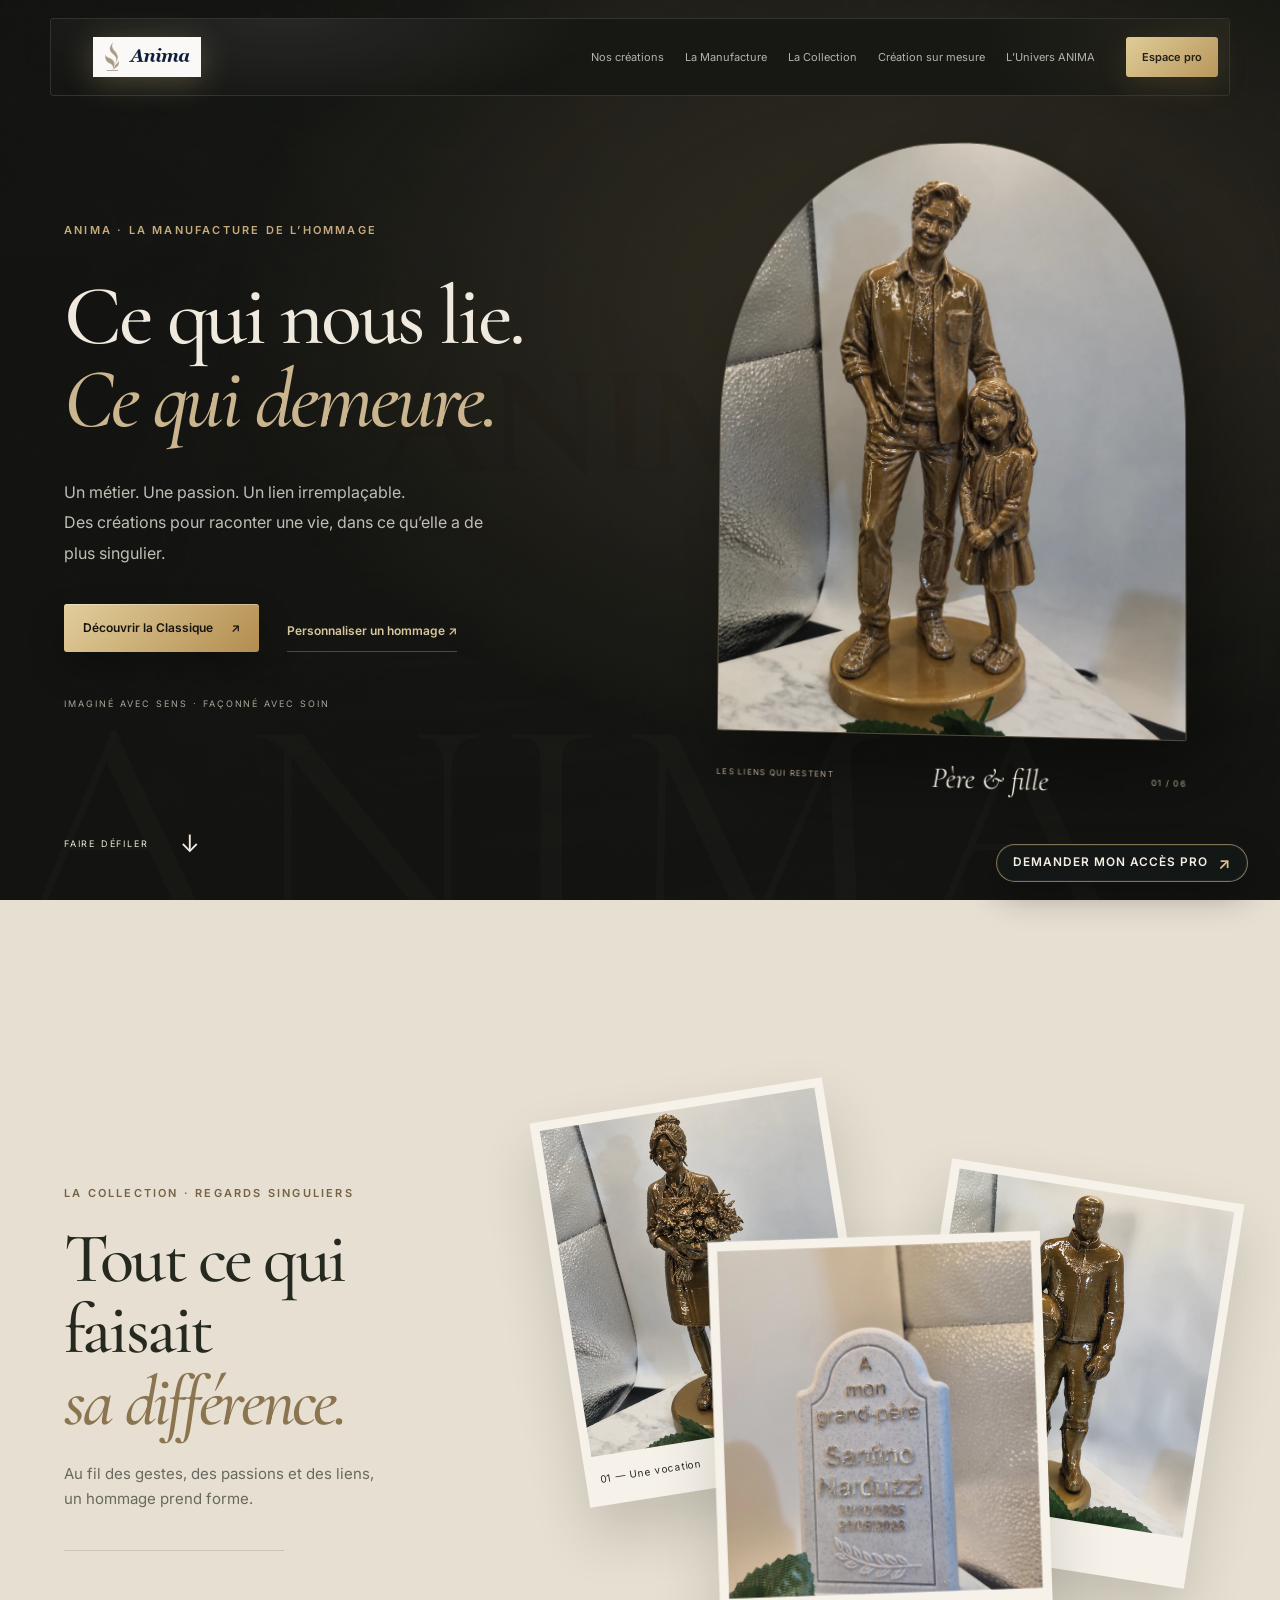
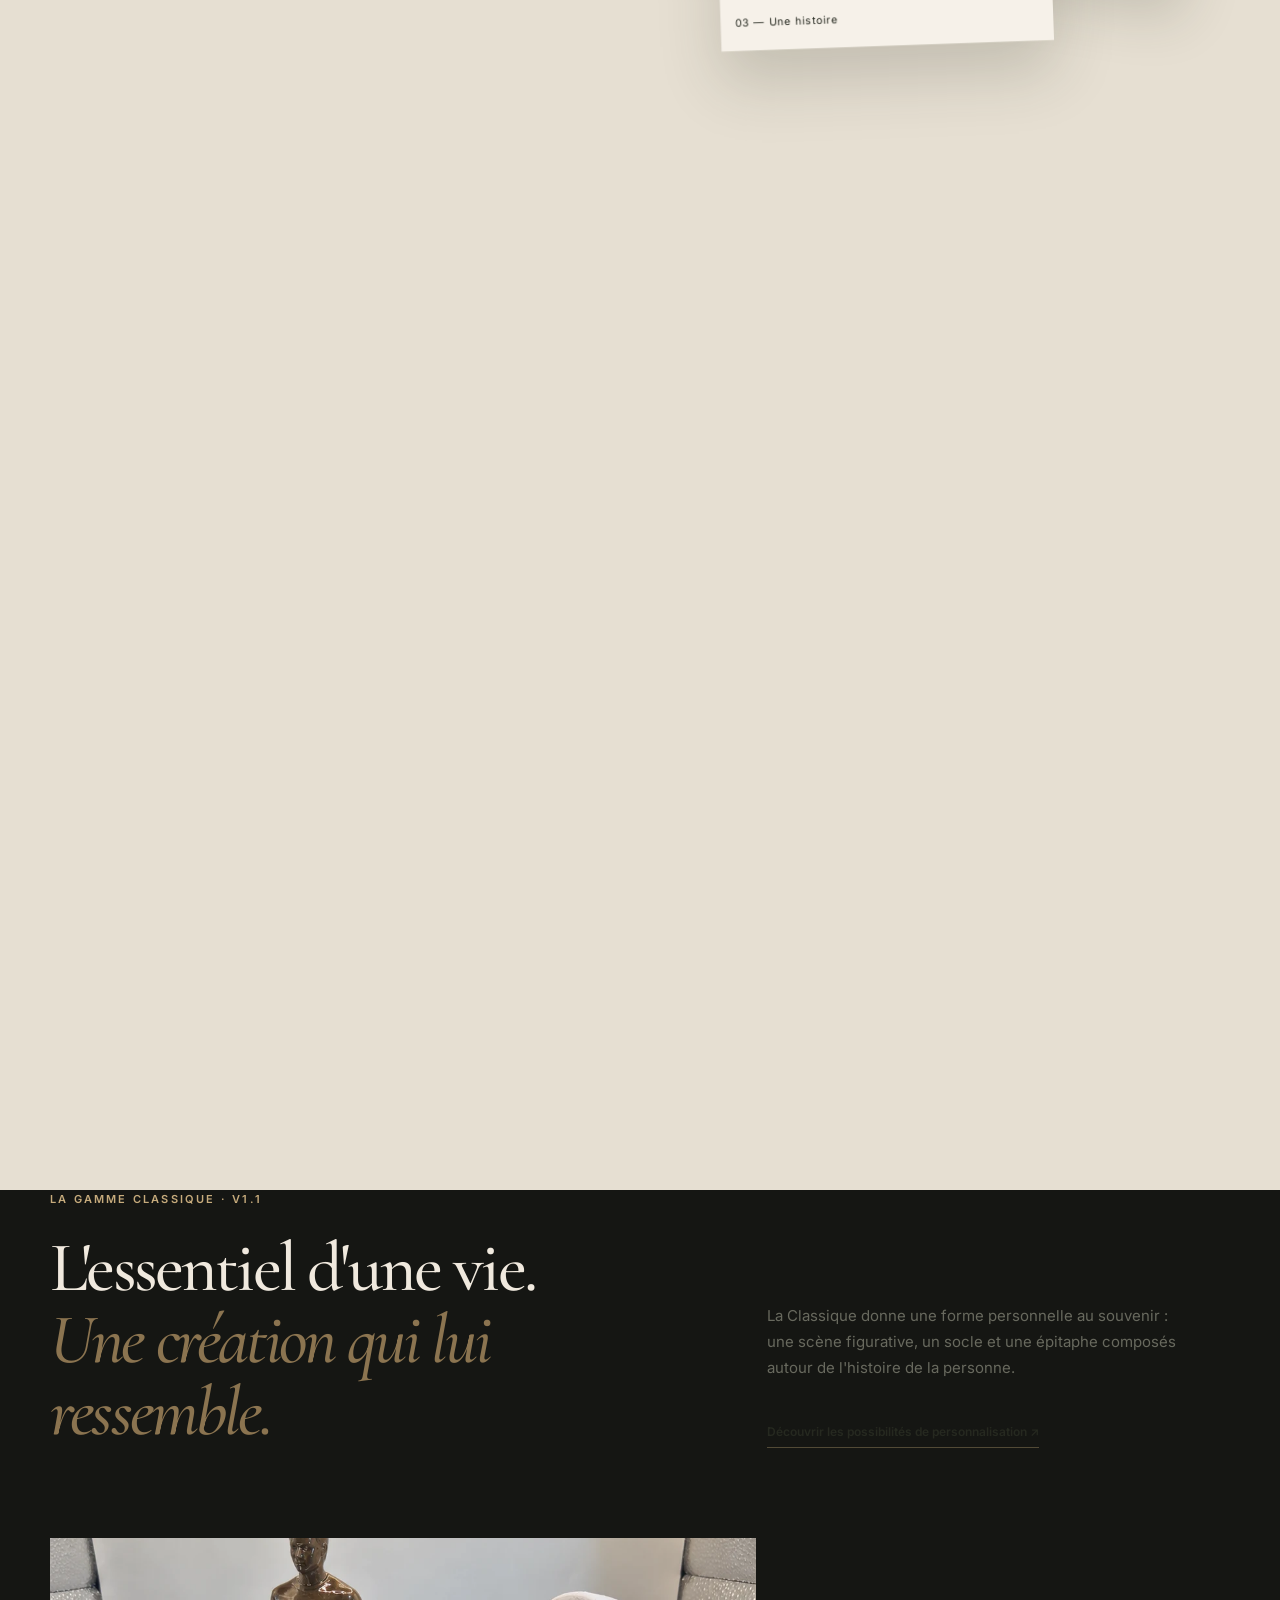
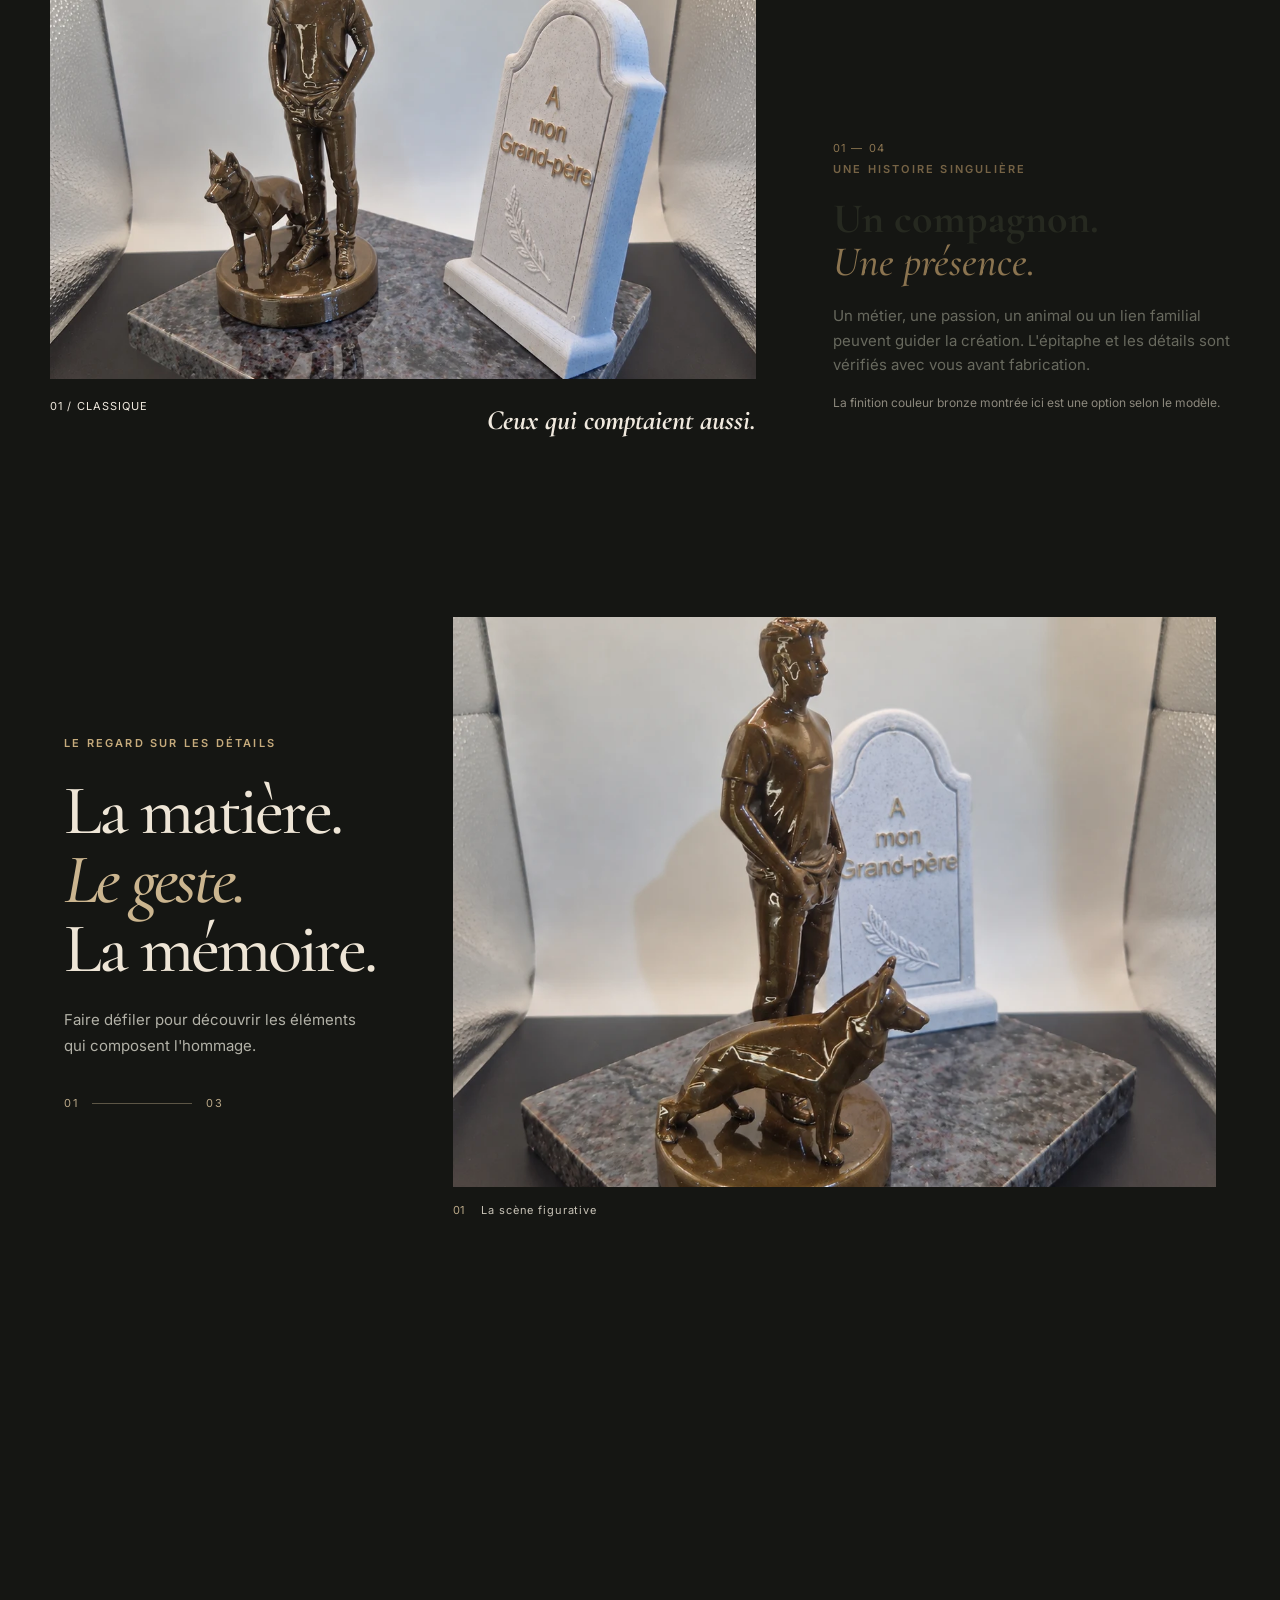
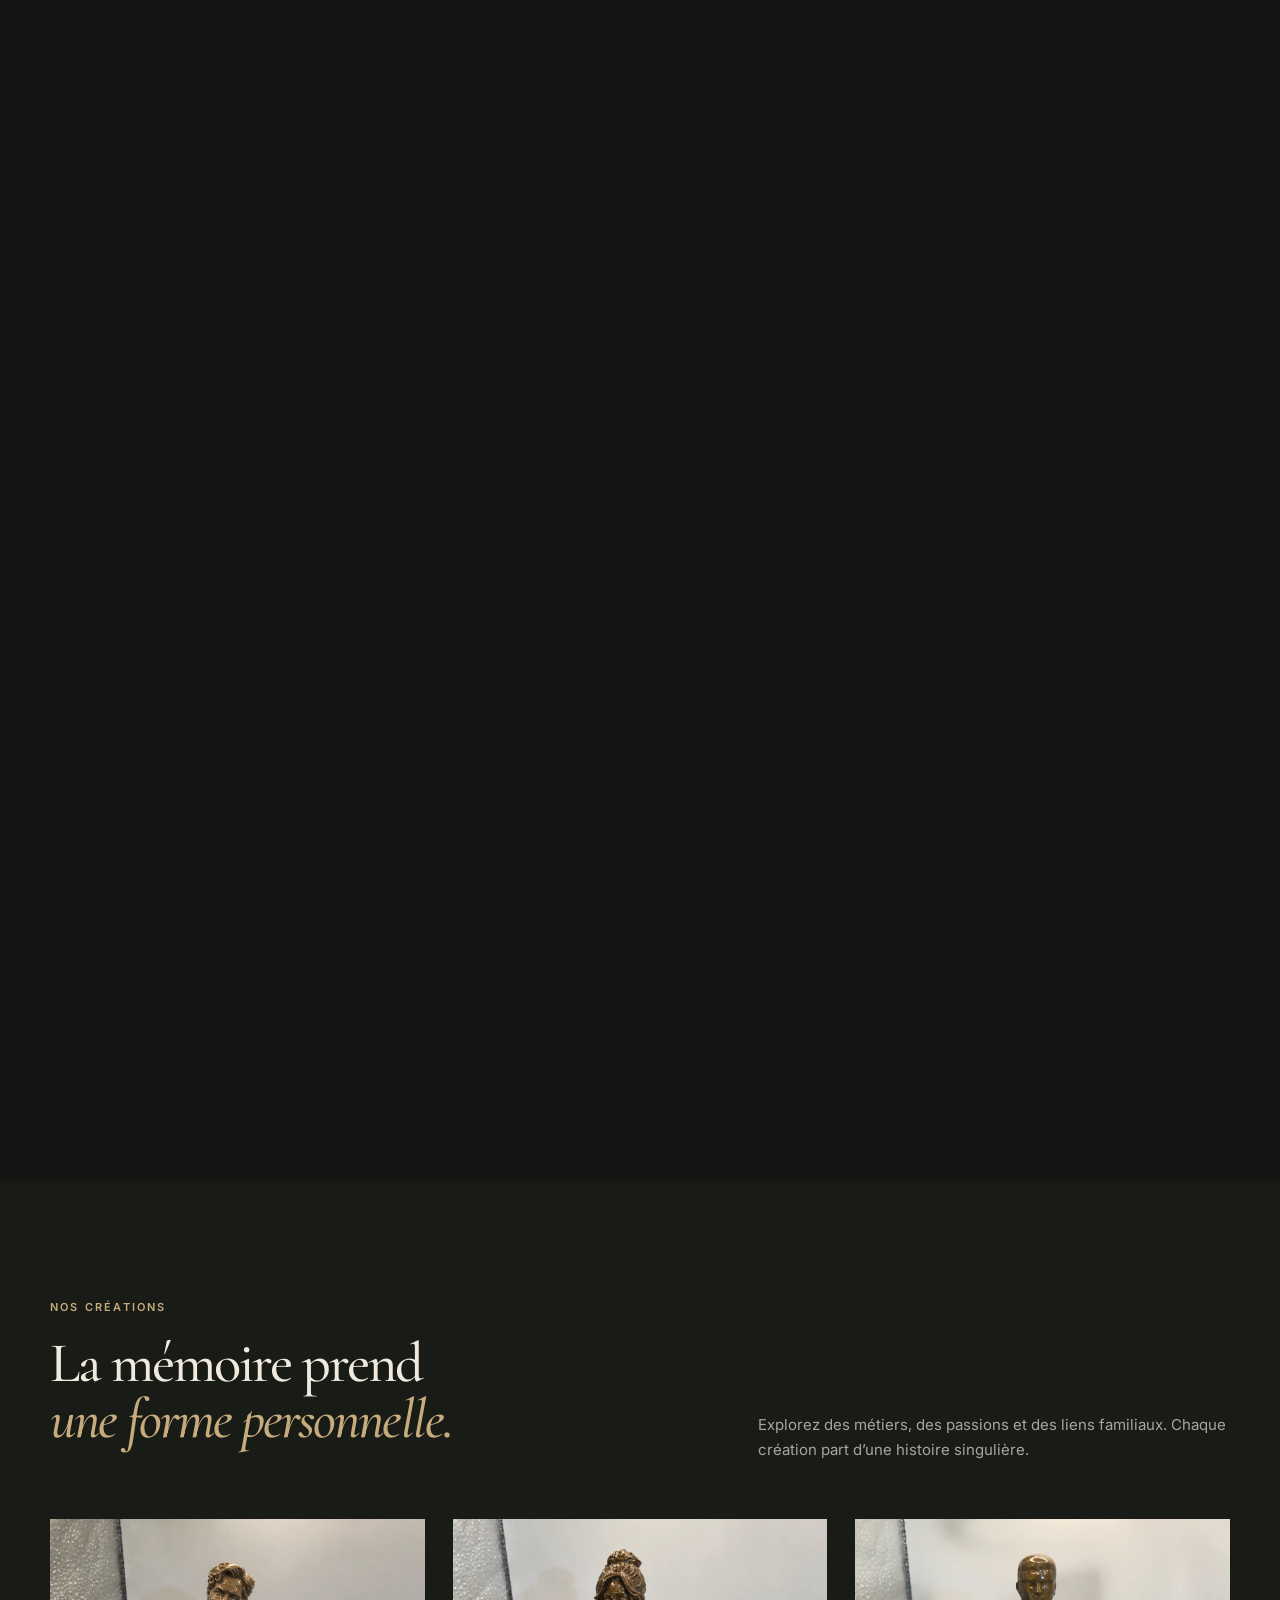
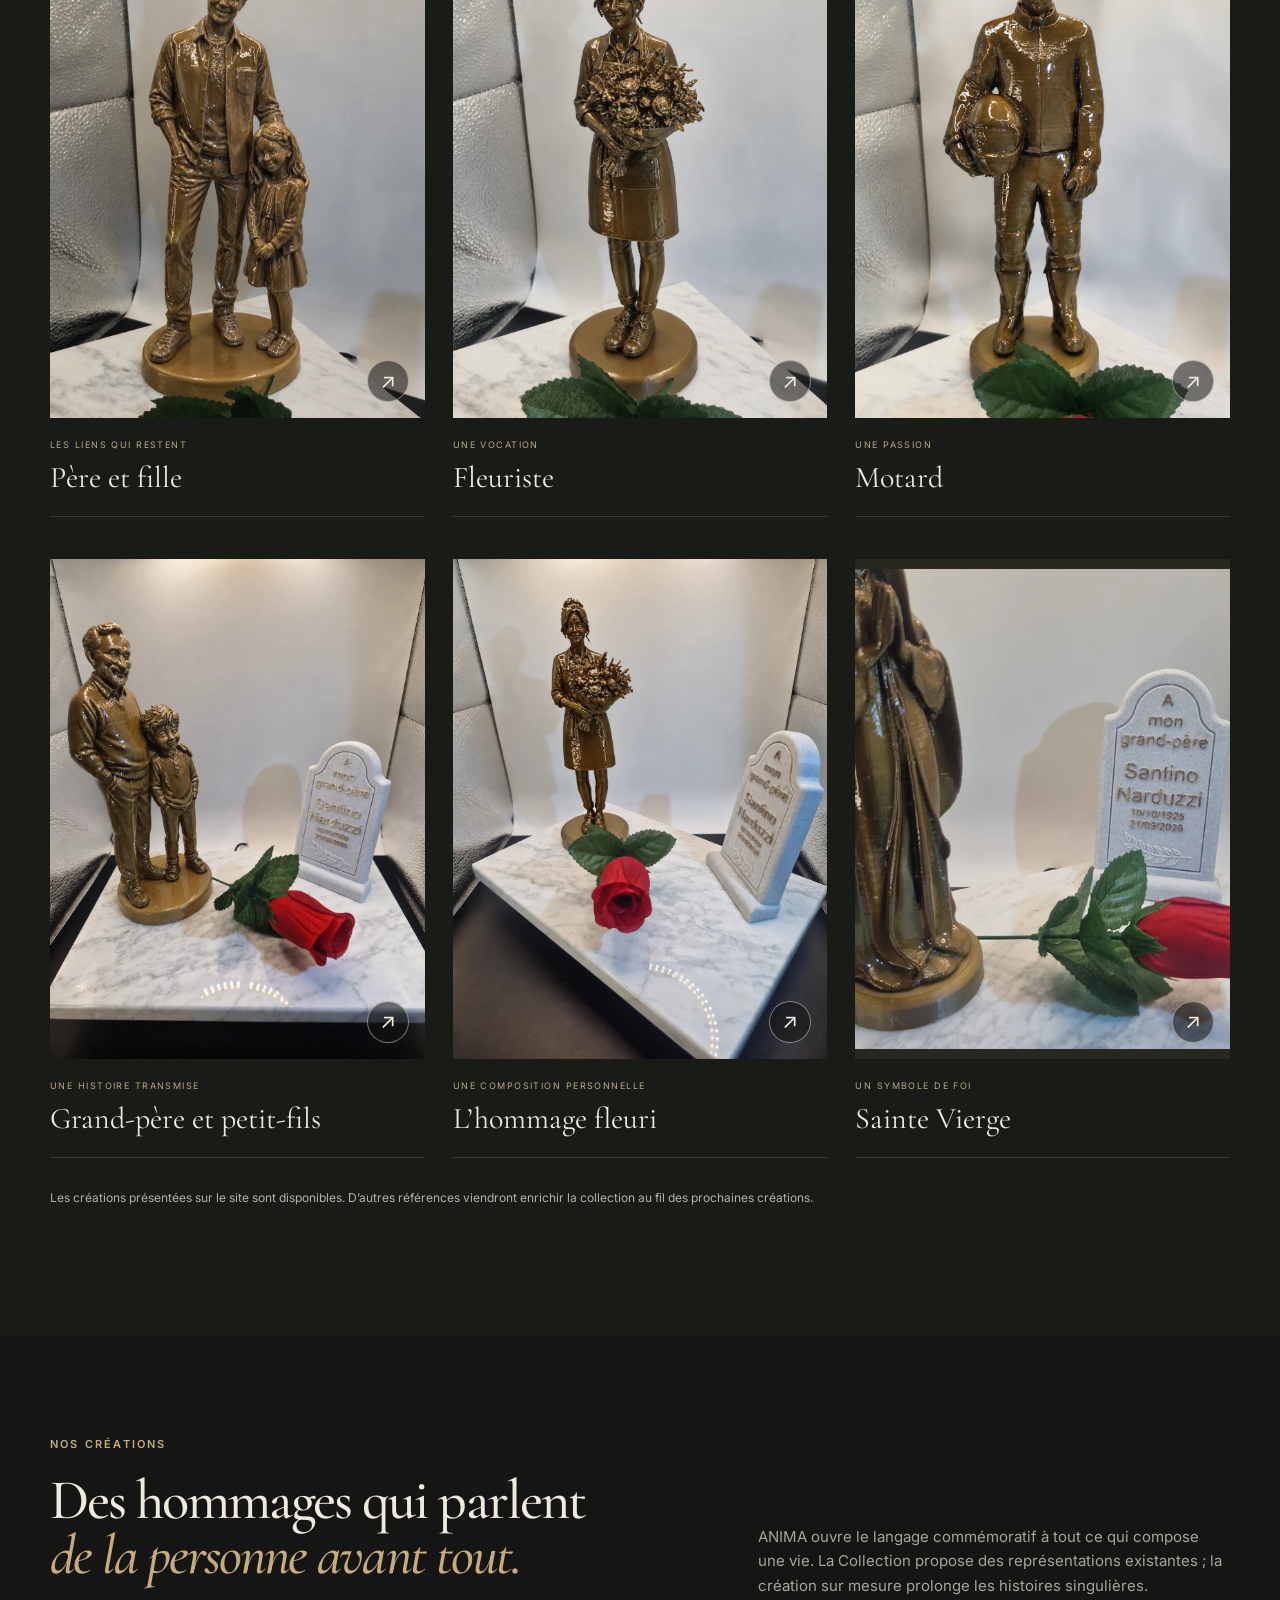
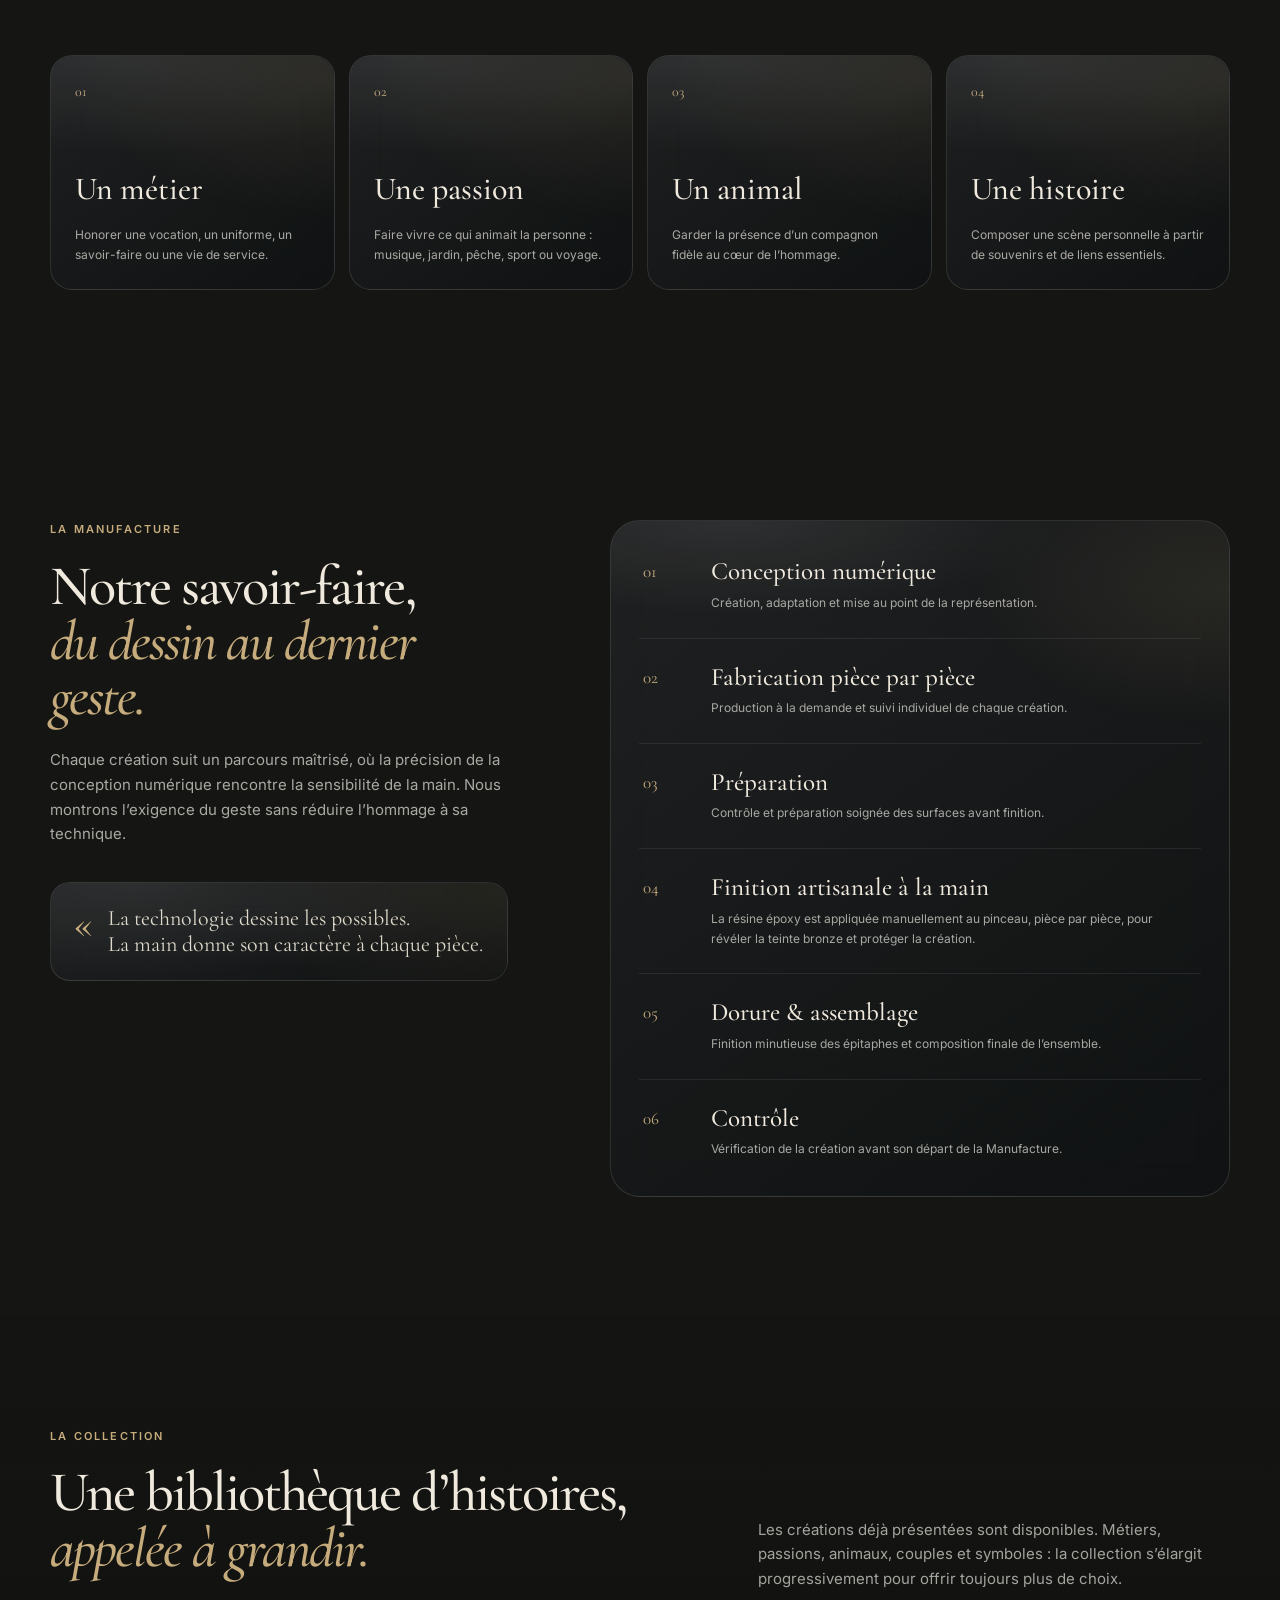
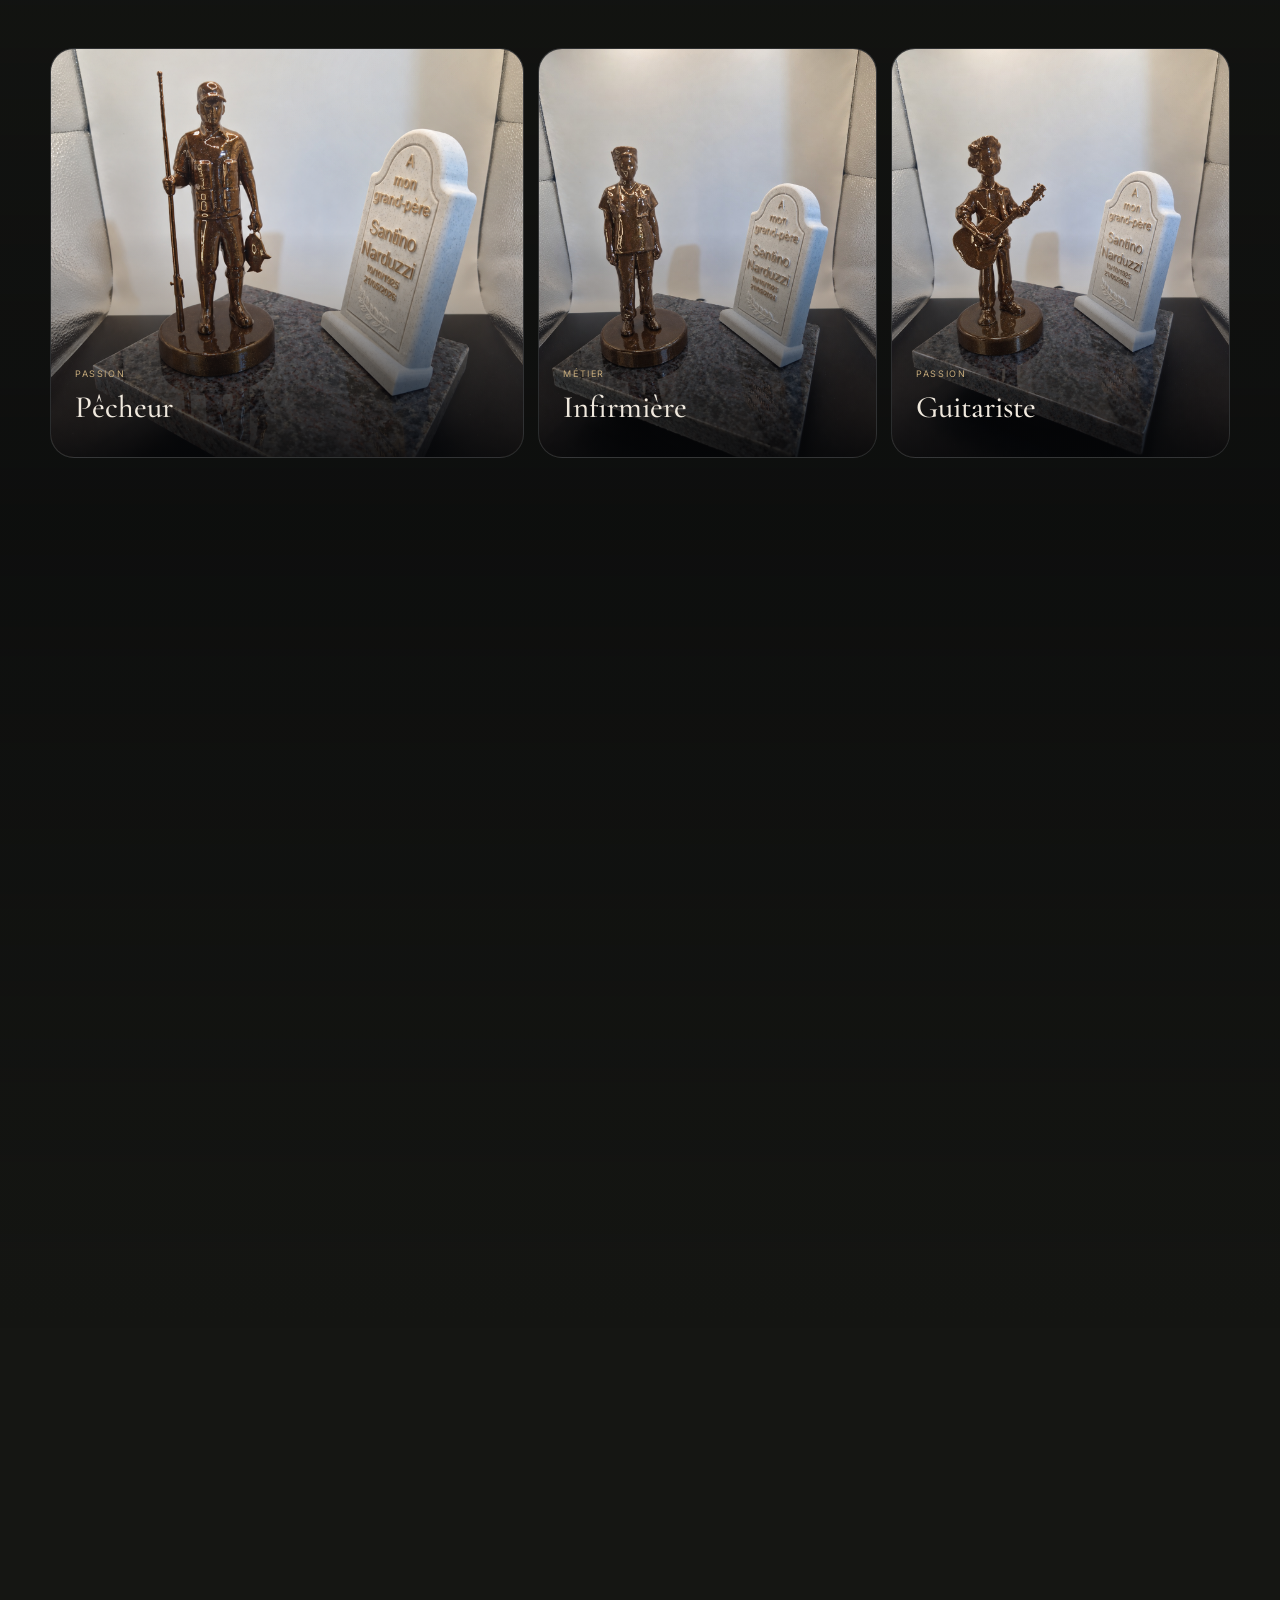
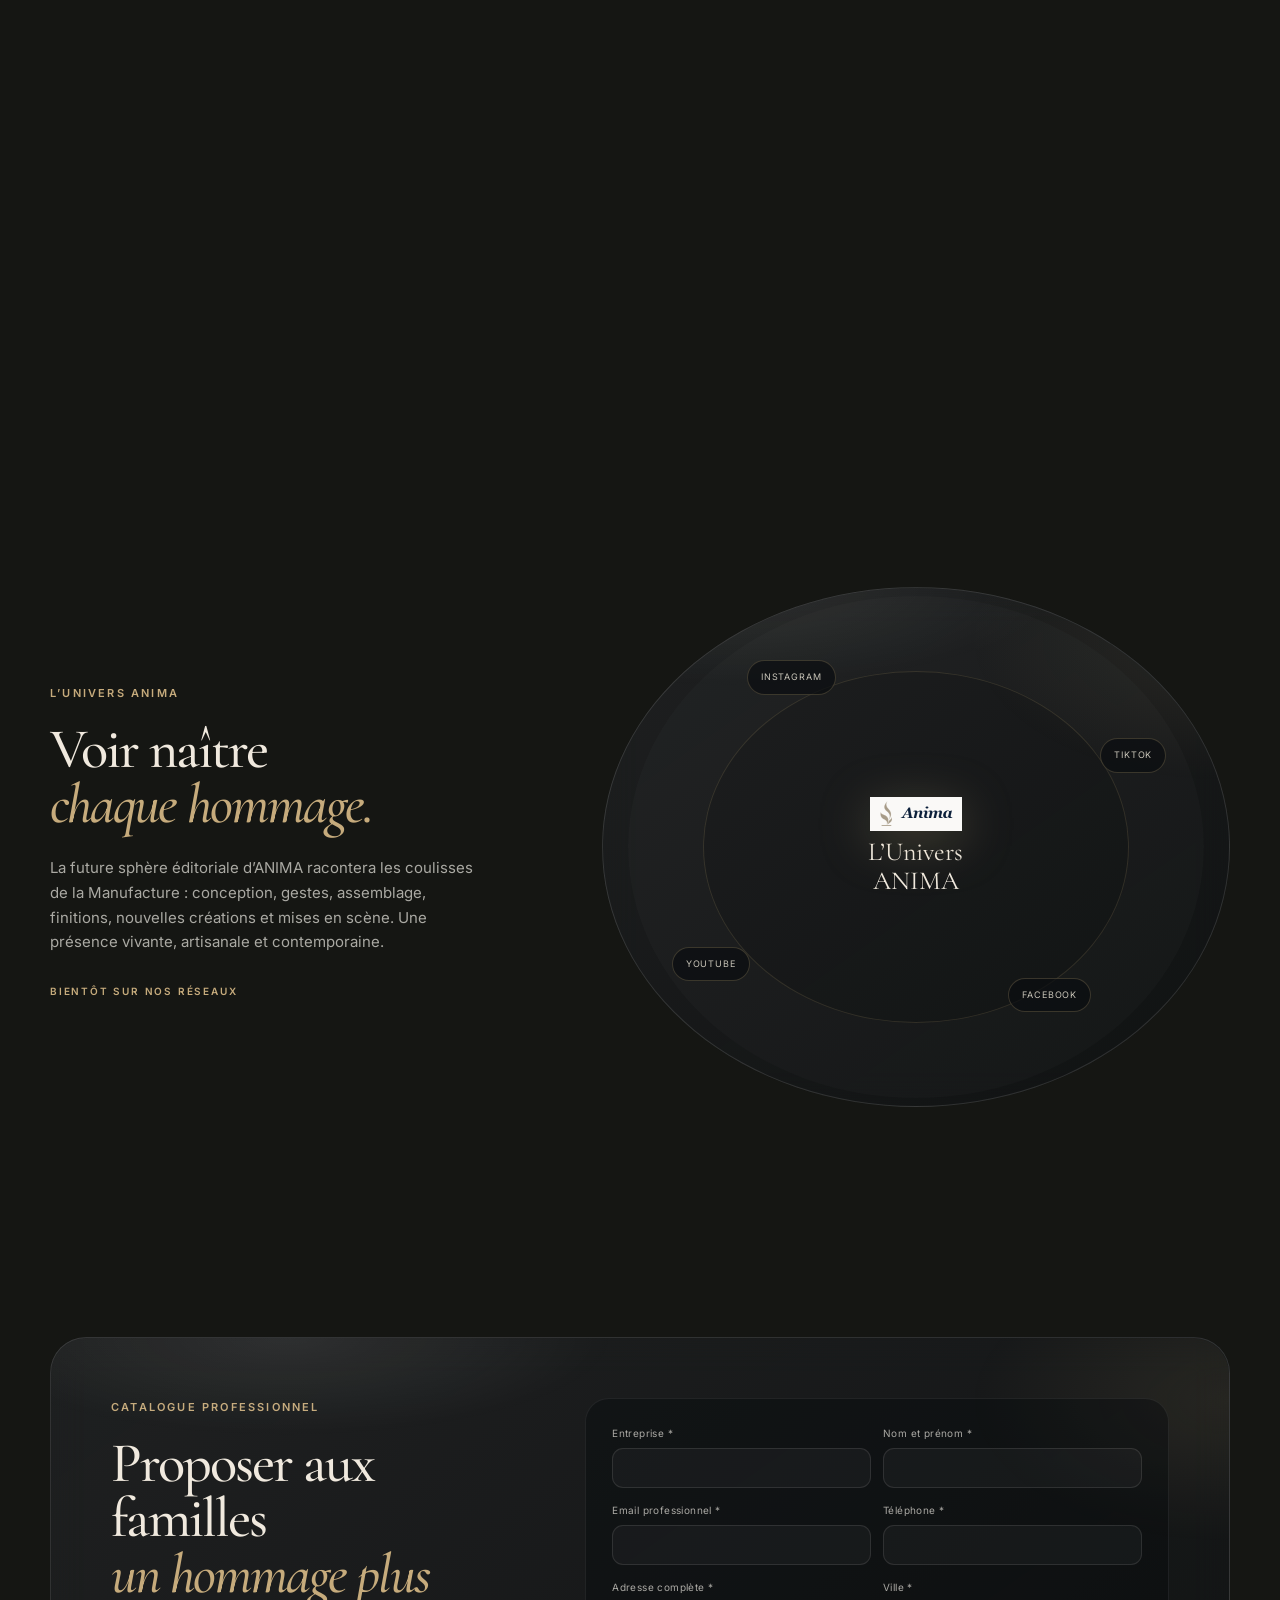
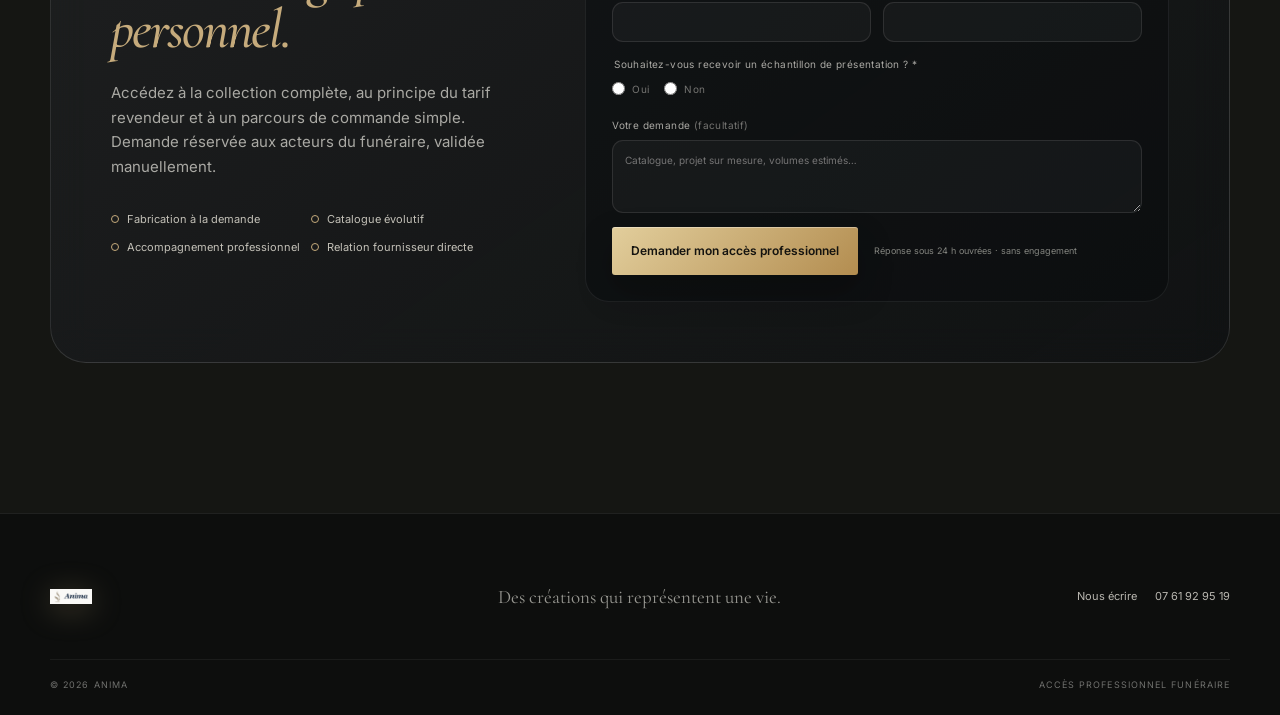
==== commit 33d085d9: "Ajouter le bouton flottant accès professionnel" ====
--- a/index.html
+++ b/index.html
@@ -124,5 +124,6 @@
   </main>
   <footer class="site-footer"><div class="shell footer-grid"><div class="brand brand--footer"><img src="assets/img/logo-bon.png" referrerpolicy="no-referrer" alt="" class="brand__logo"><span class="brand__copy"><strong>ANIMA</strong><small>Manufacture commémorative</small></span></div><p>Des créations qui représentent une vie.</p><div class="footer-contact"><a href="mailto:c.fruchart96@gmail.com">Nous écrire</a><a href="tel:+33761929519">07 61 92 95 19</a></div></div><div class="shell footer-bottom"><span>© <span data-year></span> ANIMA</span><span>Accès professionnel funéraire</span></div></footer>
   <dialog class="photo-dialog" aria-label="Détail de la création"><button class="photo-close" aria-label="Fermer la photo">×</button><img alt=""><p></p></dialog><script src="assets/js/site.js" defer></script><script src="assets/js/immersif.js" defer></script>
+  <a class="floating-pro-cta" href="#professionnels">Demander mon accès pro <span aria-hidden="true">↗</span></a>
 </body>
 </html>
--- a/assets/css/site.css
+++ b/assets/css/site.css
@@ -14,3 +14,11 @@
 @media(max-width:760px){:root{--shell:calc(100% - 28px)}.site-background{background-image:url("../img/pecheur.png");background-position:center top}.site-background::before{background:linear-gradient(180deg,rgba(6,8,10,.6),rgba(6,8,10,.84) 45%,rgba(6,8,10,.94))}.site-header{padding-top:9px}.nav-bar{min-height:66px;padding:8px 9px 8px 13px;border-radius:17px}.brand__logo{width:40px;height:40px}.brand__copy small,.nav-cta{display:none}.section{padding:72px 0}.hero{padding-top:128px;min-height:auto;padding-bottom:105px}.hero__grid{gap:30px}h1{font-size:clamp(45px,13.5vw,65px)}h2{font-size:clamp(37px,11vw,51px)}.hero__lead{font-size:15px;line-height:1.65}.button-row{align-items:stretch;flex-direction:column}.button{width:100%}.signature-card{min-height:350px;padding:23px;border-radius:25px}.scroll-cue{display:none}.section-heading{grid-template-columns:1fr;gap:12px;margin-bottom:30px}.story-grid{grid-template-columns:1fr}.story-card{min-height:190px}.manufacture-grid{grid-template-columns:1fr}.manufacture-intro{position:static}.process{padding:8px 19px}.process li{grid-template-columns:39px 1fr;padding:22px 0}.collection-preview{grid-template-columns:1fr}.creation-card{height:360px}.creation-card:last-child{display:block}.made-to-measure{grid-template-columns:1fr;padding:26px;min-height:0}.made-to-measure__index{display:none}.universe-grid{grid-template-columns:1fr}.social-orbit{height:calc(100vw - 28px);max-height:480px}.orbit-item--1{left:15%}.orbit-item--2{right:4%}.orbit-item--3{right:14%}.orbit-item--4{left:4%}.pro-panel{padding:22px;border-radius:26px}.pro-form{padding:17px}.field-row,.footer-grid,.collection-hero__grid,.gallery-grid,.collection-cta{grid-template-columns:1fr}.benefits{grid-template-columns:1fr}.footer-grid{gap:20px}.footer-grid>p{text-align:left}.footer-contact{justify-content:flex-start}.collection-hero{padding-top:140px;padding-bottom:50px}.collection-hero__grid{gap:20px}.filter-bar{overflow:auto;flex-wrap:nowrap}.filter{white-space:nowrap}.gallery-card__image{height:320px}.collection-cta{gap:20px}.image-dialog{padding:10px}.footer-bottom{gap:15px}}
 @media(prefers-reduced-motion:reduce){html{scroll-behavior:auto}*,*::before,*::after{animation-duration:.01ms!important;transition-duration:.01ms!important}.reveal{opacity:1;transform:none}}
 .reveal{opacity:1;transform:none}.js .reveal{opacity:0;transform:translateY(22px);transition:opacity .8s ease,transform .8s cubic-bezier(.2,.75,.2,1)}.js .reveal.is-visible{opacity:1;transform:none}@media(prefers-reduced-motion:reduce){.js .reveal{opacity:1;transform:none}}
+
+/* CTA flottant permanent — accès professionnel */
+.floating-pro-cta{position:fixed;right:clamp(16px,3vw,32px);bottom:max(18px,env(safe-area-inset-bottom));z-index:80;display:inline-flex;align-items:center;gap:10px;padding:12px 16px;border:1px solid rgba(225,196,140,.55);border-radius:999px;background:rgba(20,24,24,.9);color:#f6efe3;box-shadow:0 14px 34px rgba(0,0,0,.28),inset 0 0 0 1px rgba(255,255,255,.05);backdrop-filter:blur(14px);font-size:.74rem;font-weight:600;letter-spacing:.08em;line-height:1;text-transform:uppercase;transition:transform .25s ease,background .25s ease,box-shadow .25s ease,color .25s ease}
+.floating-pro-cta span{color:#e1c48c;font-size:1rem;line-height:0;transition:transform .25s ease}
+.floating-pro-cta:hover,.floating-pro-cta:focus-visible{background:rgba(42,48,46,.97);color:#fff;box-shadow:0 18px 40px rgba(0,0,0,.35),0 0 0 3px rgba(225,196,140,.15);transform:translateY(-2px);outline:none}
+.floating-pro-cta:hover span,.floating-pro-cta:focus-visible span{transform:translate(2px,-2px)}
+@media(max-width:640px){.floating-pro-cta{right:14px;bottom:max(14px,env(safe-area-inset-bottom));padding:11px 14px;font-size:.68rem;letter-spacing:.06em}}
+@media(prefers-reduced-motion:reduce){.floating-pro-cta,.floating-pro-cta span{transition:none}}
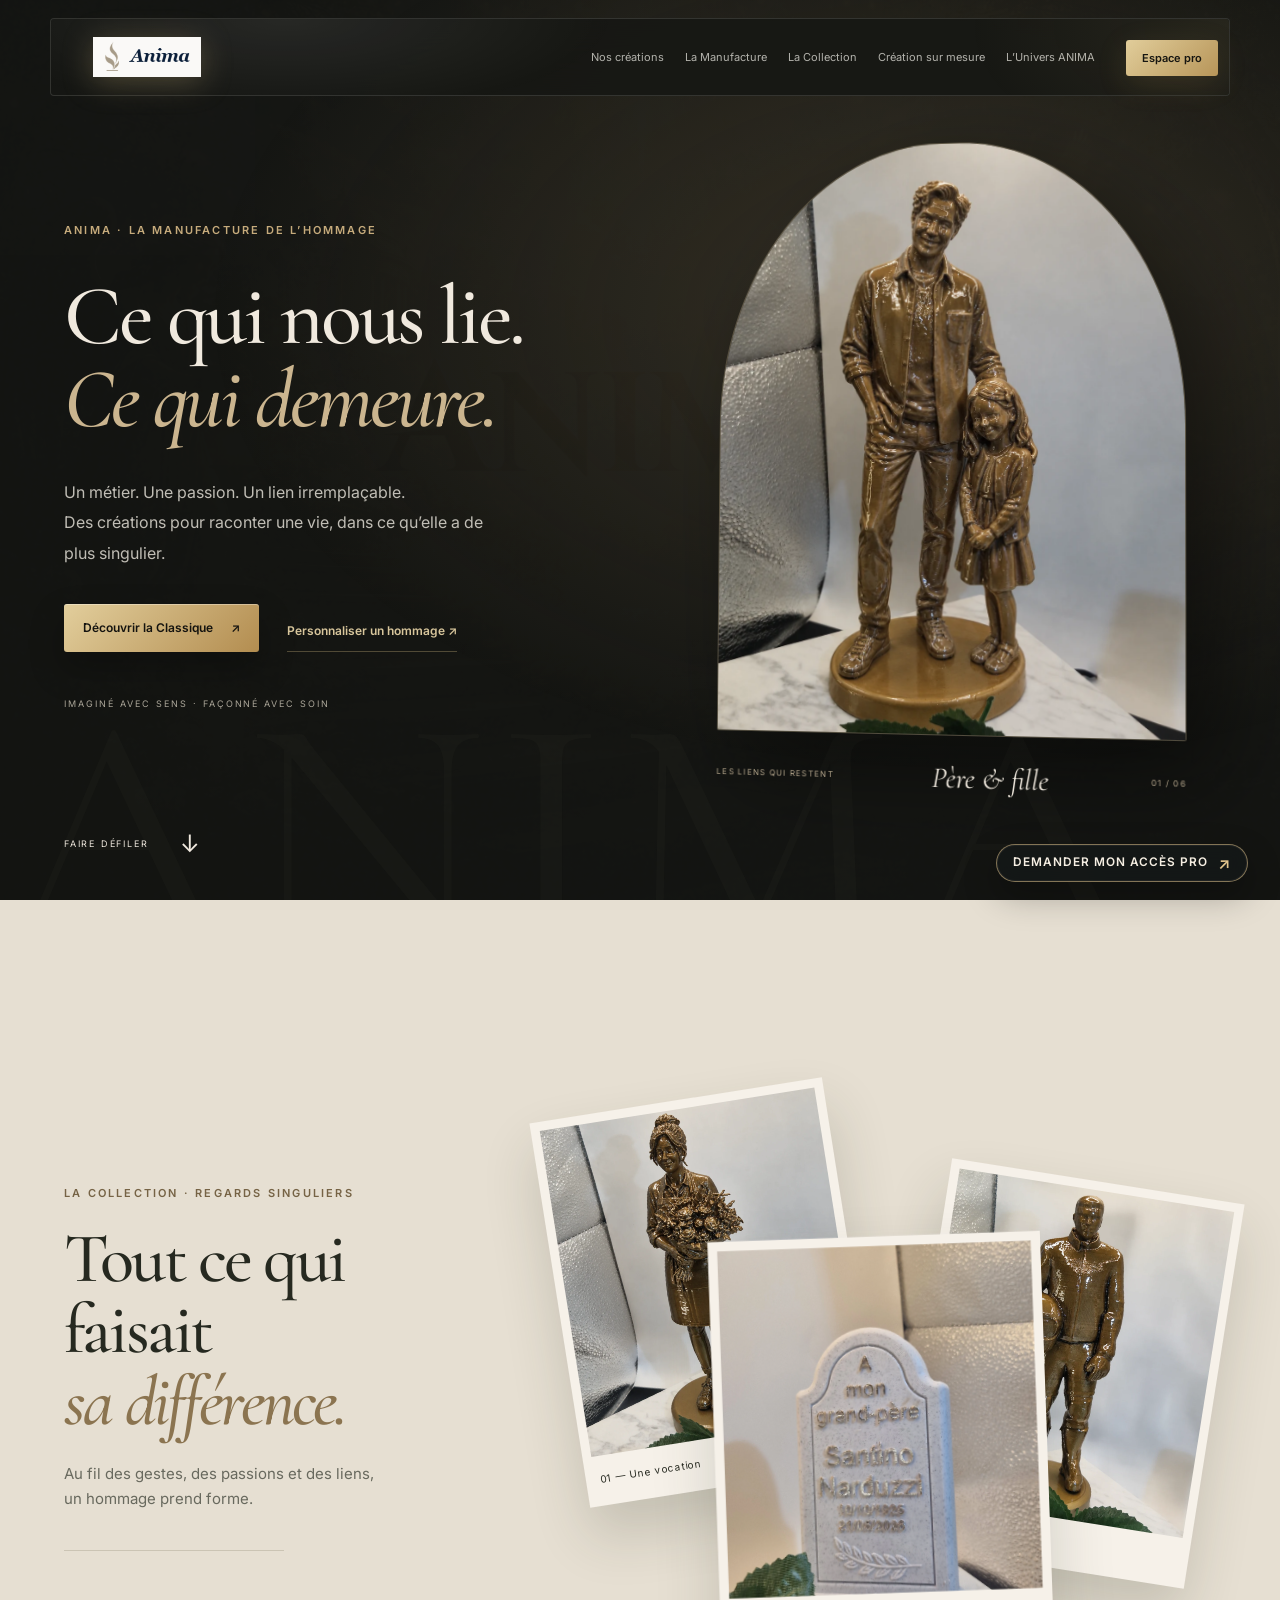
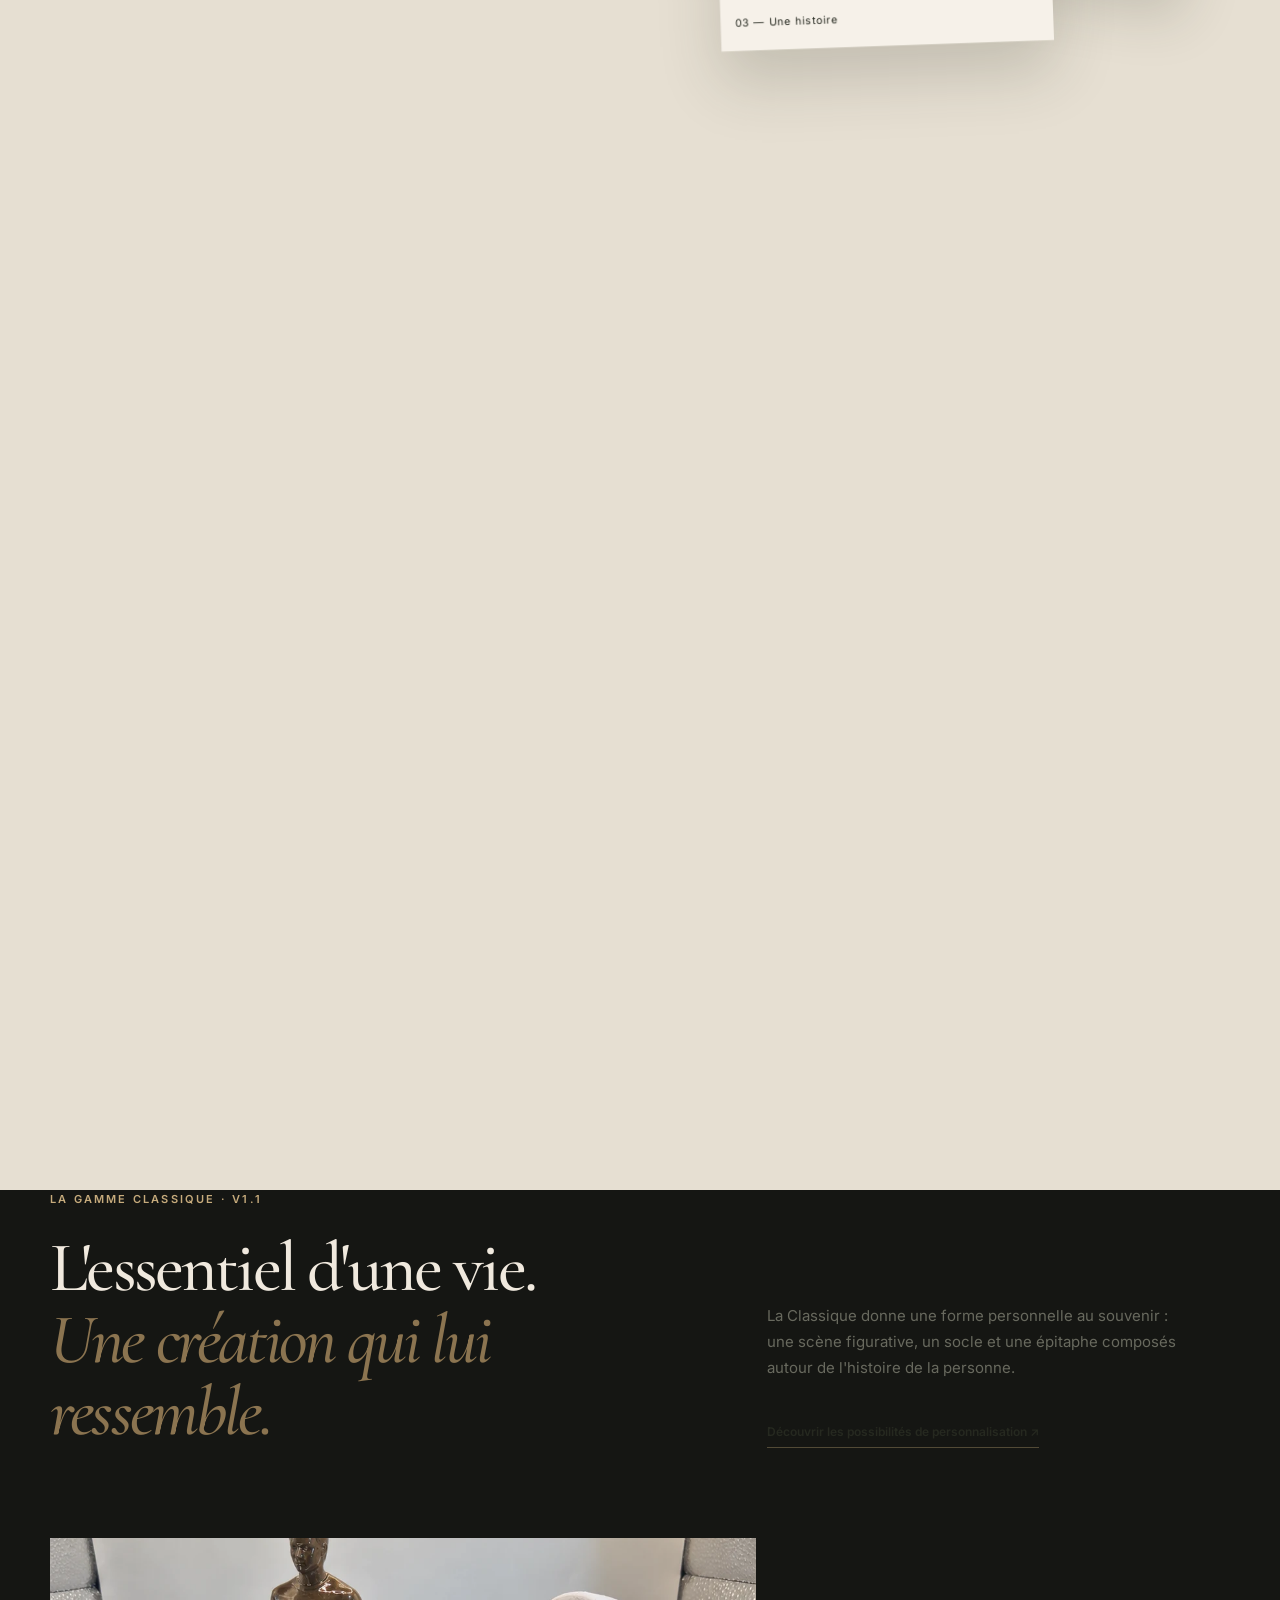
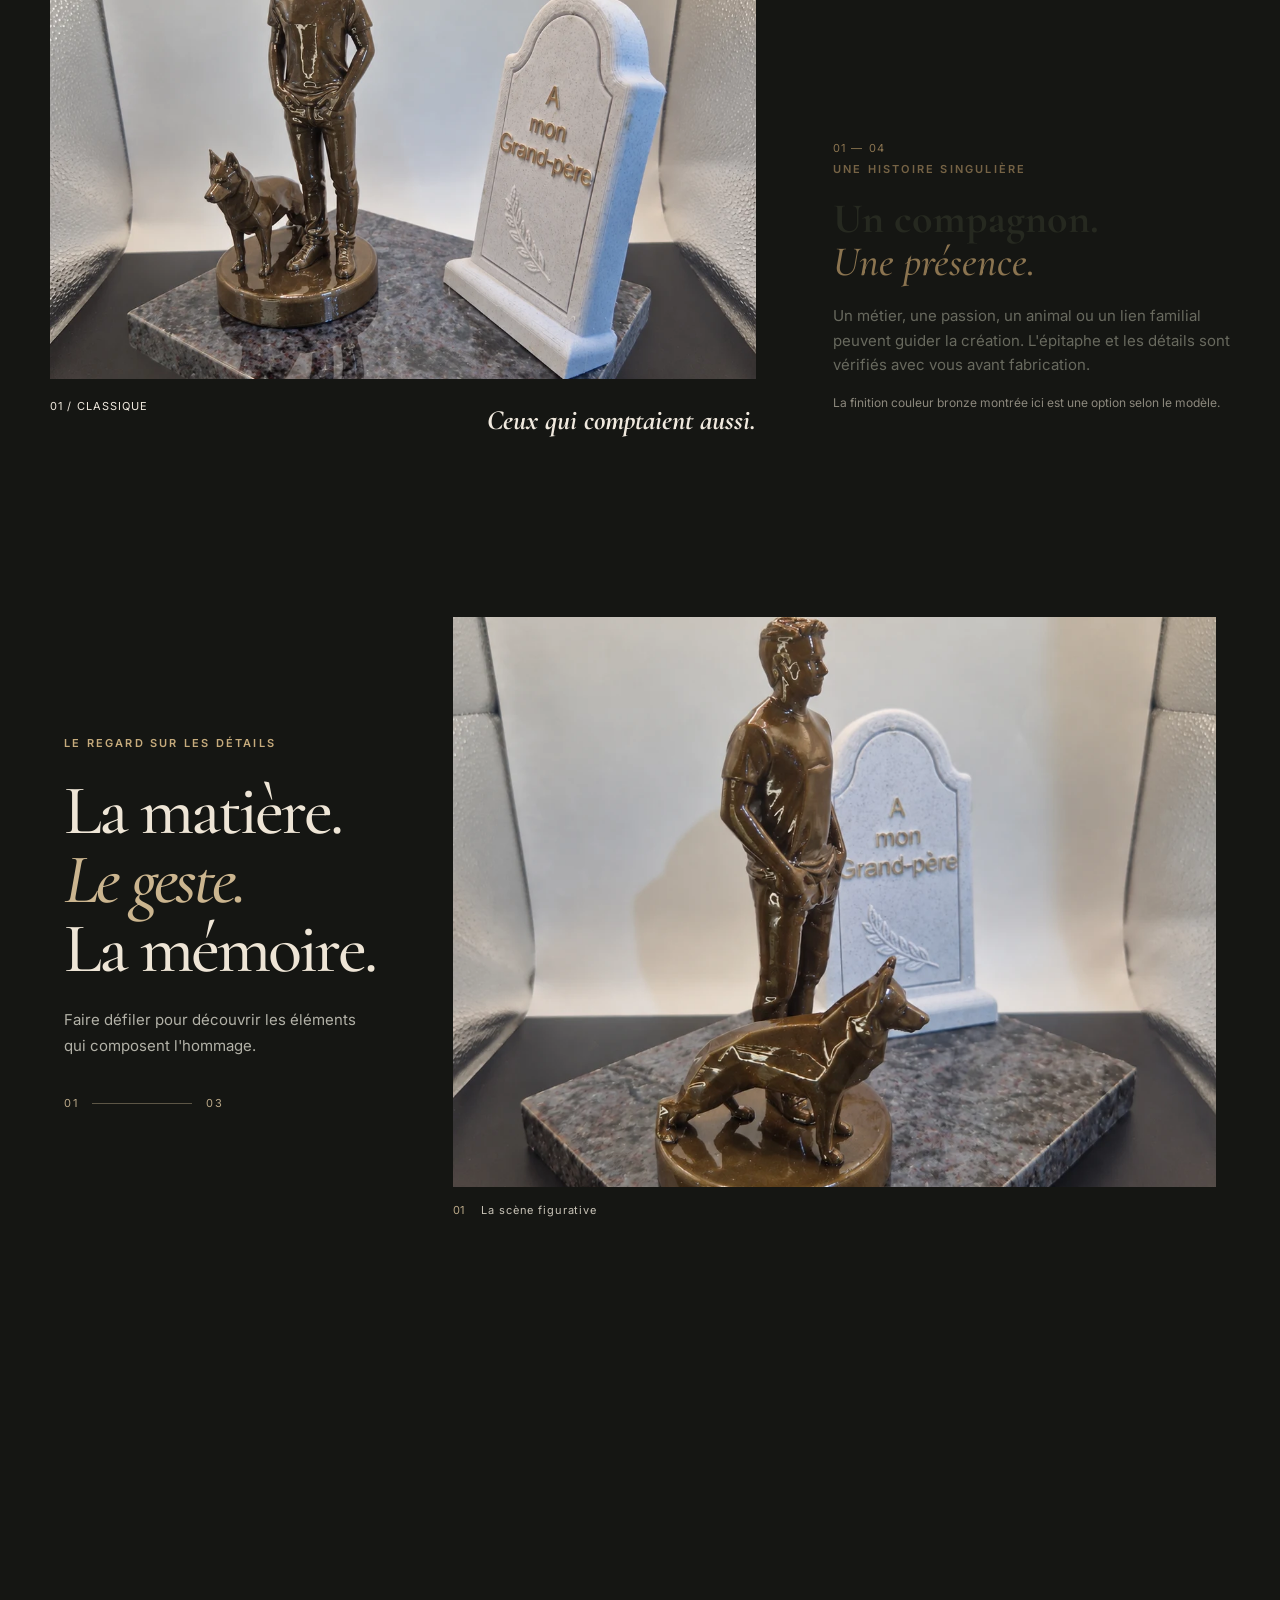
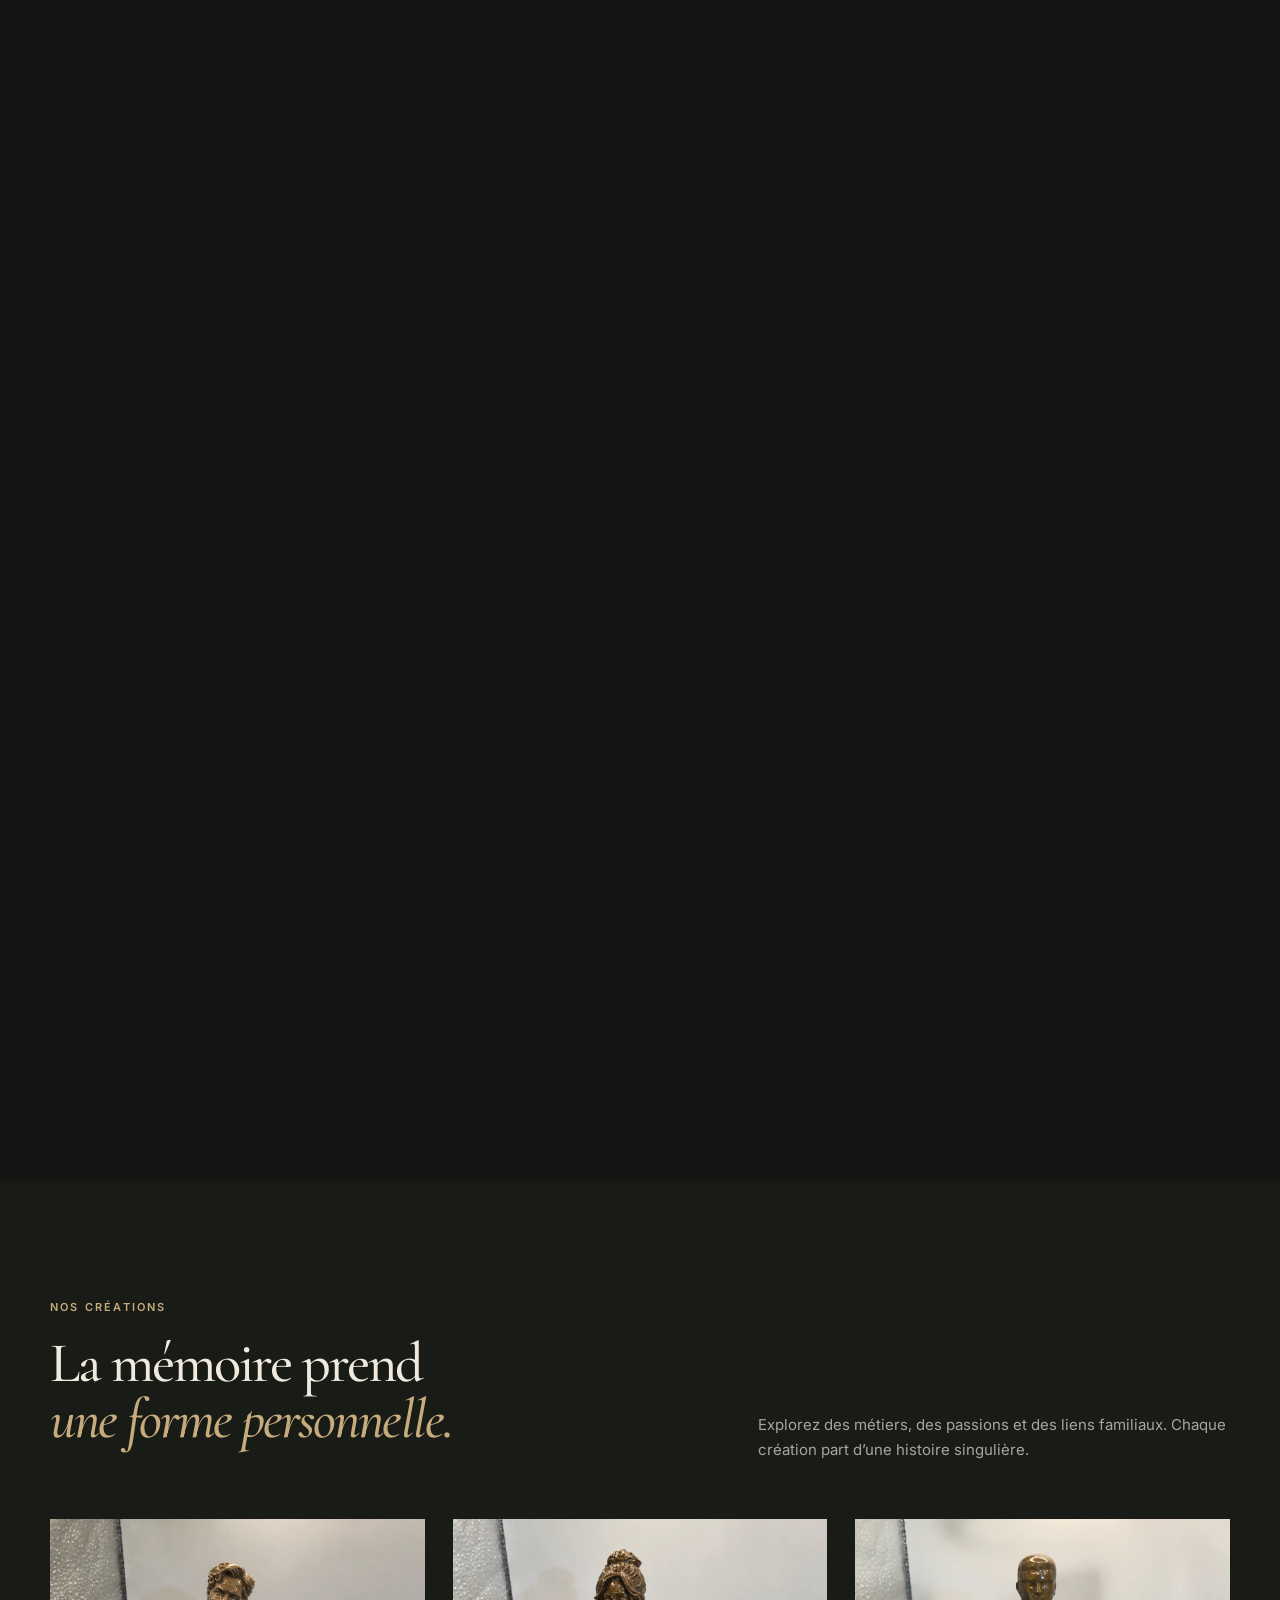
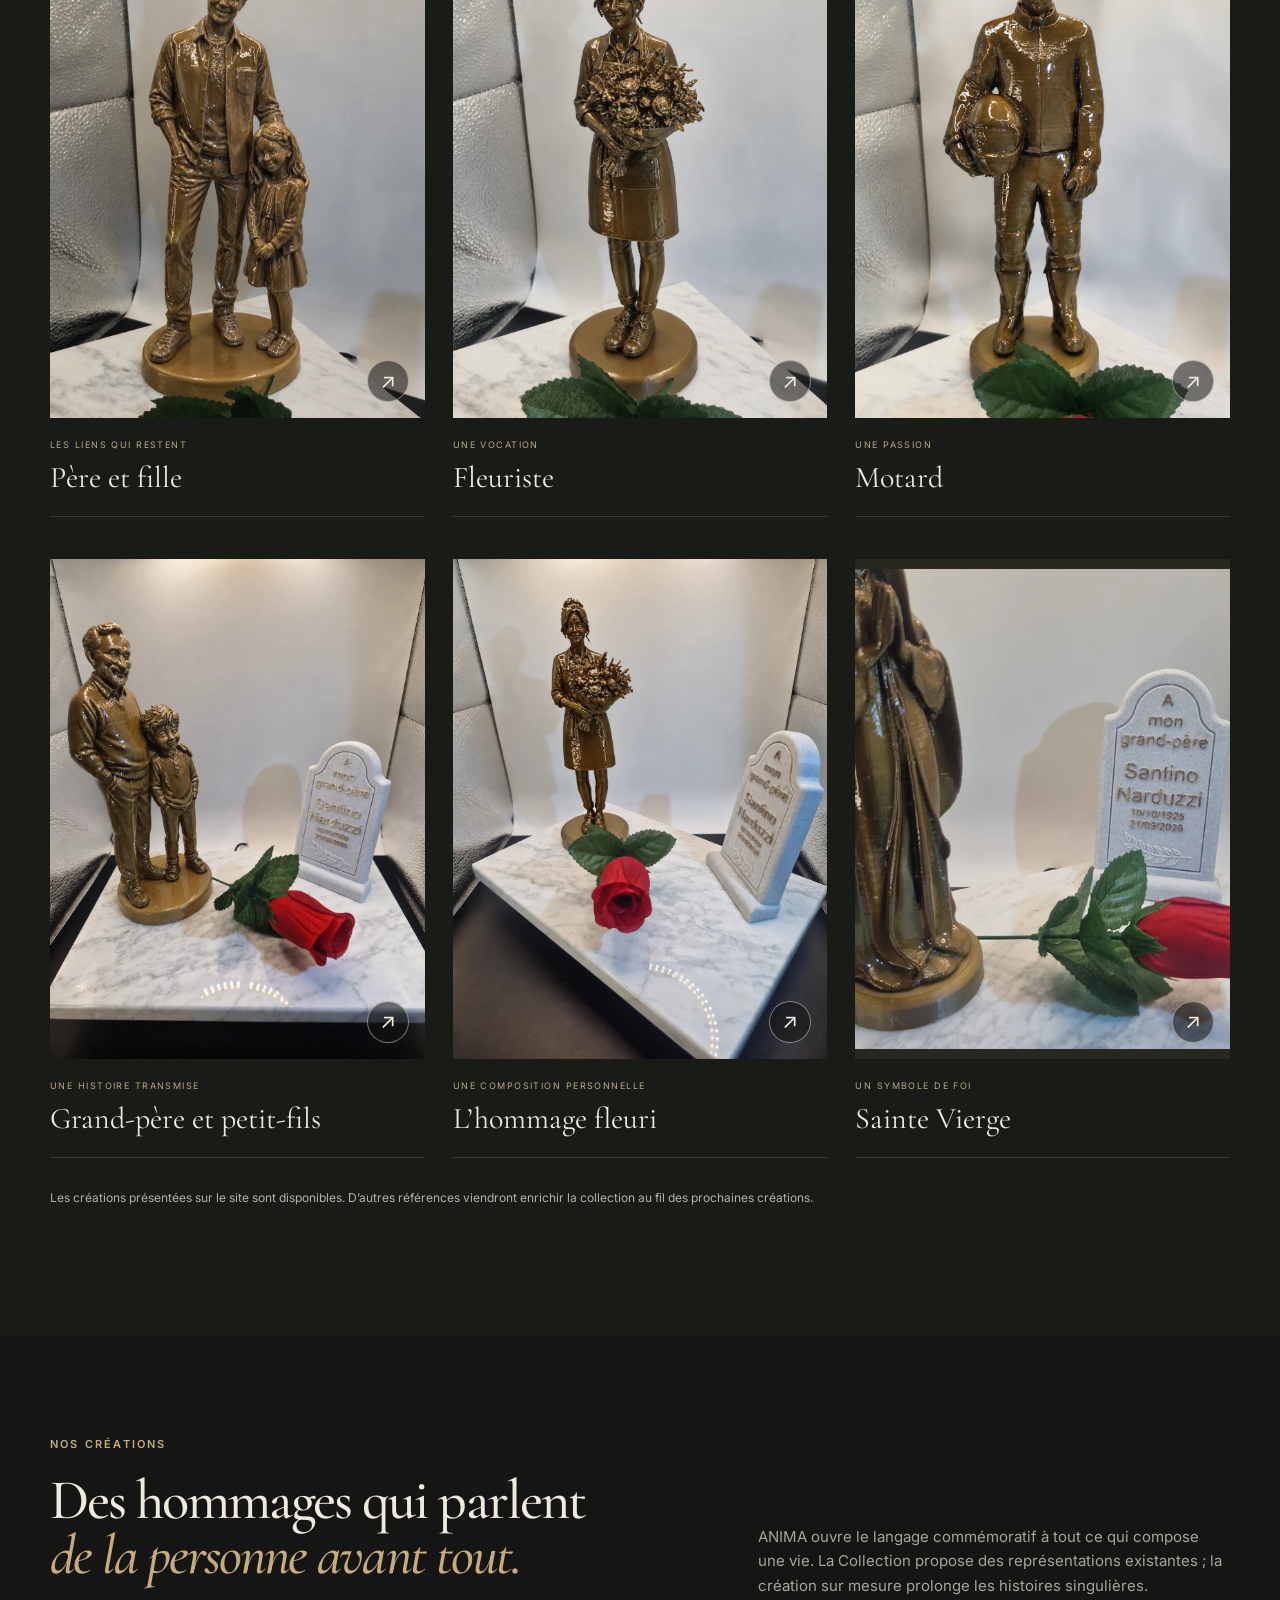
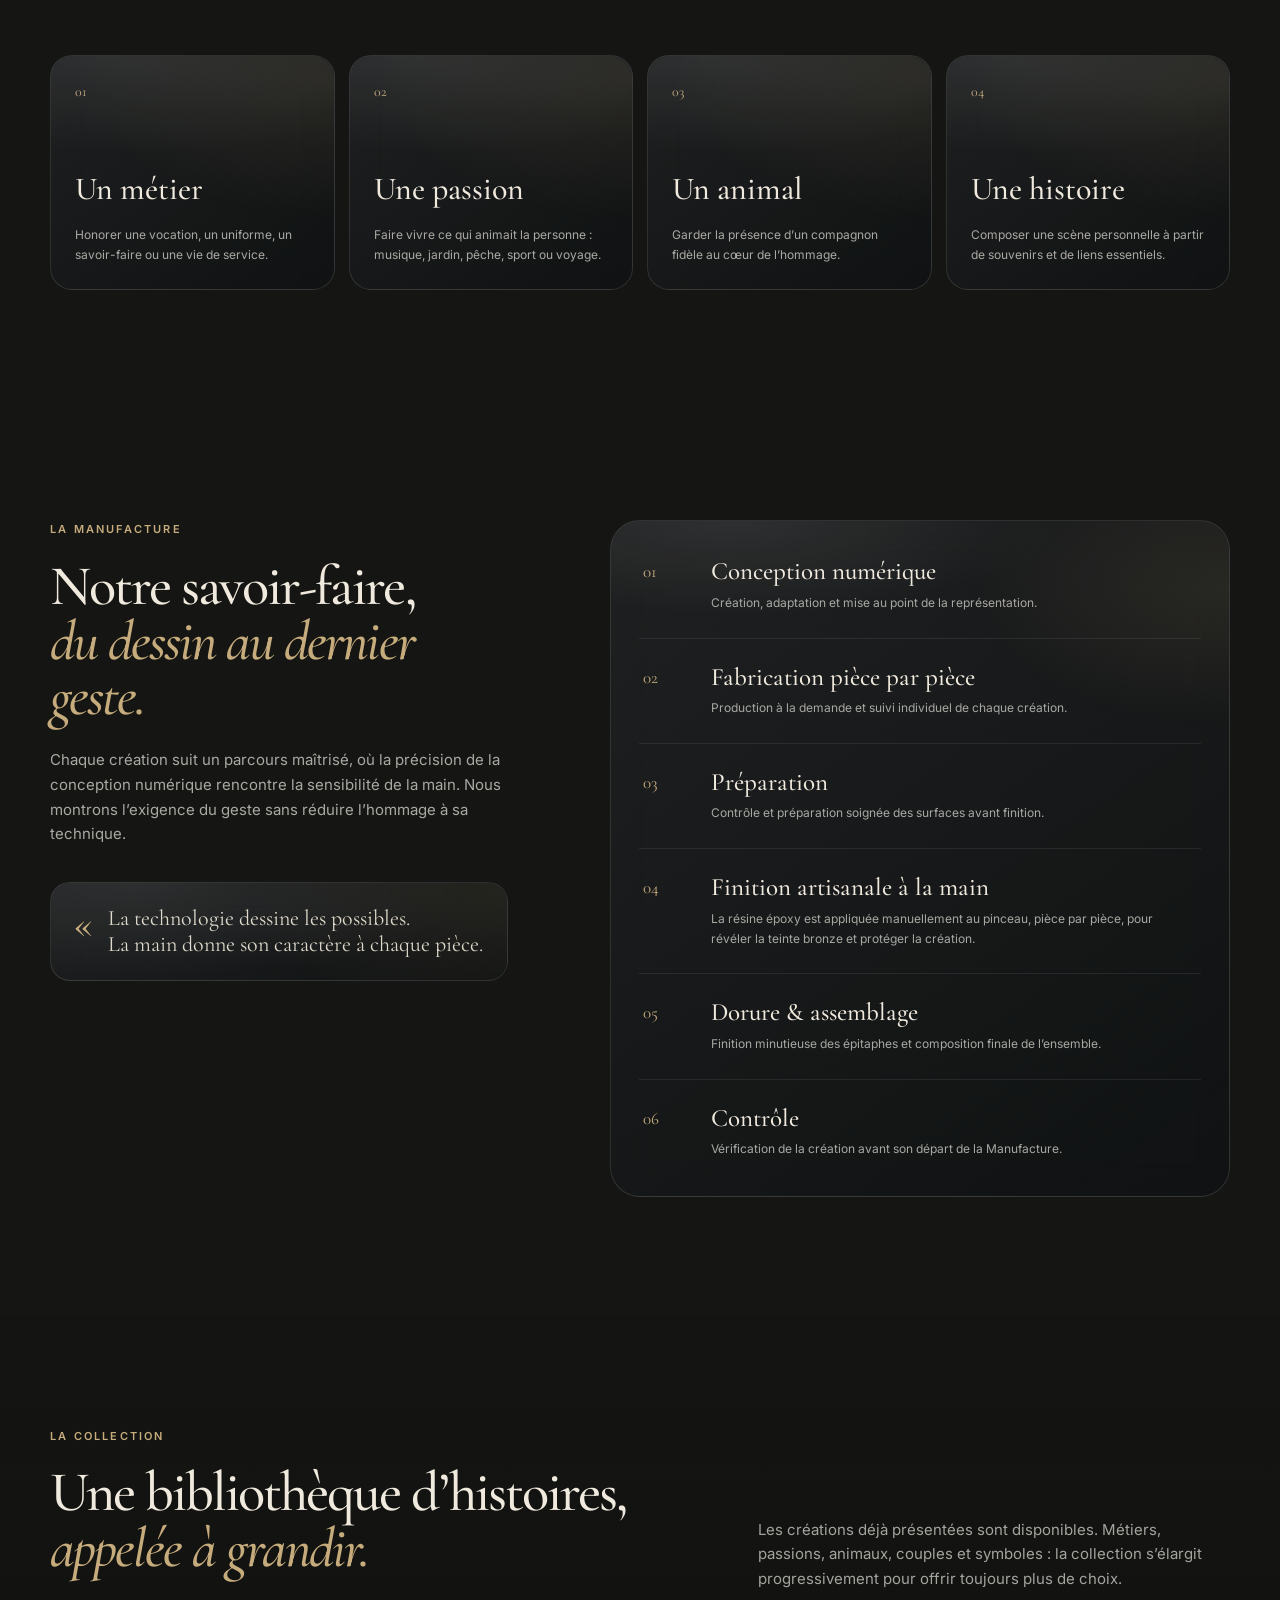
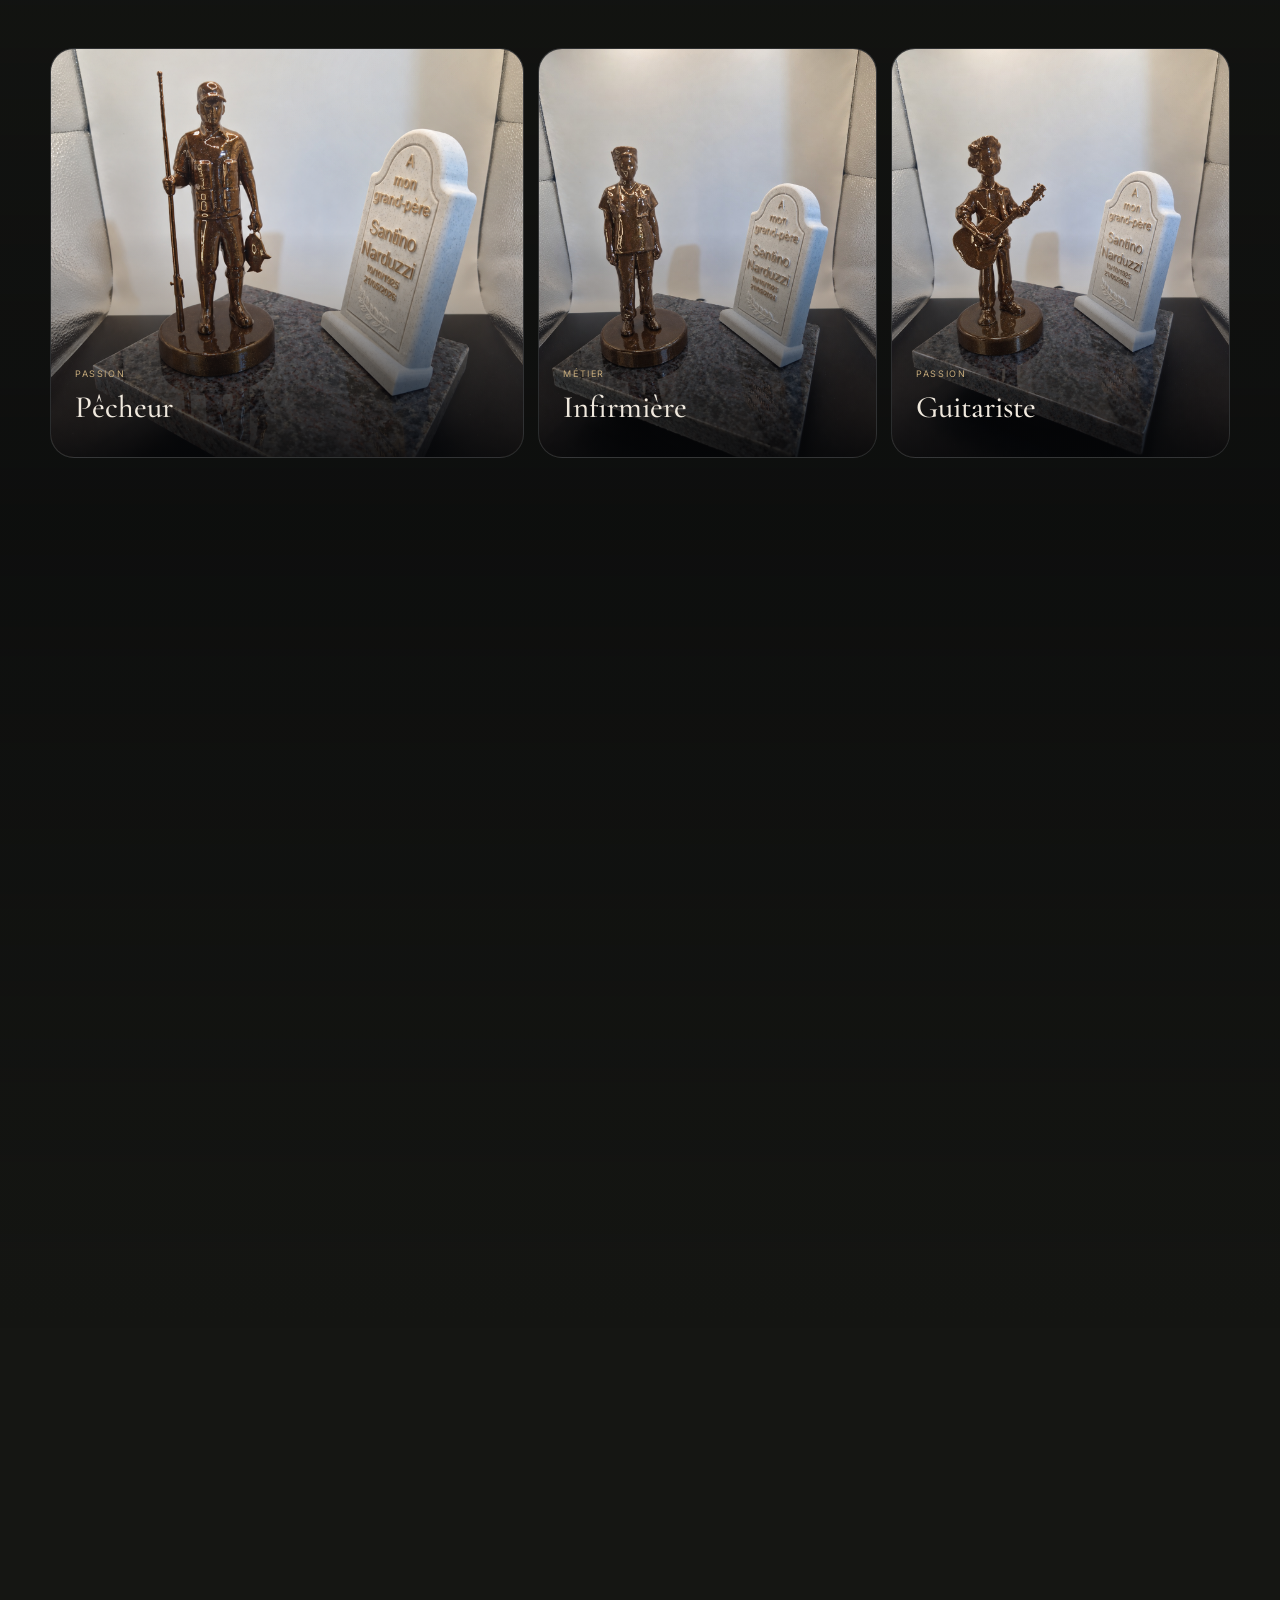
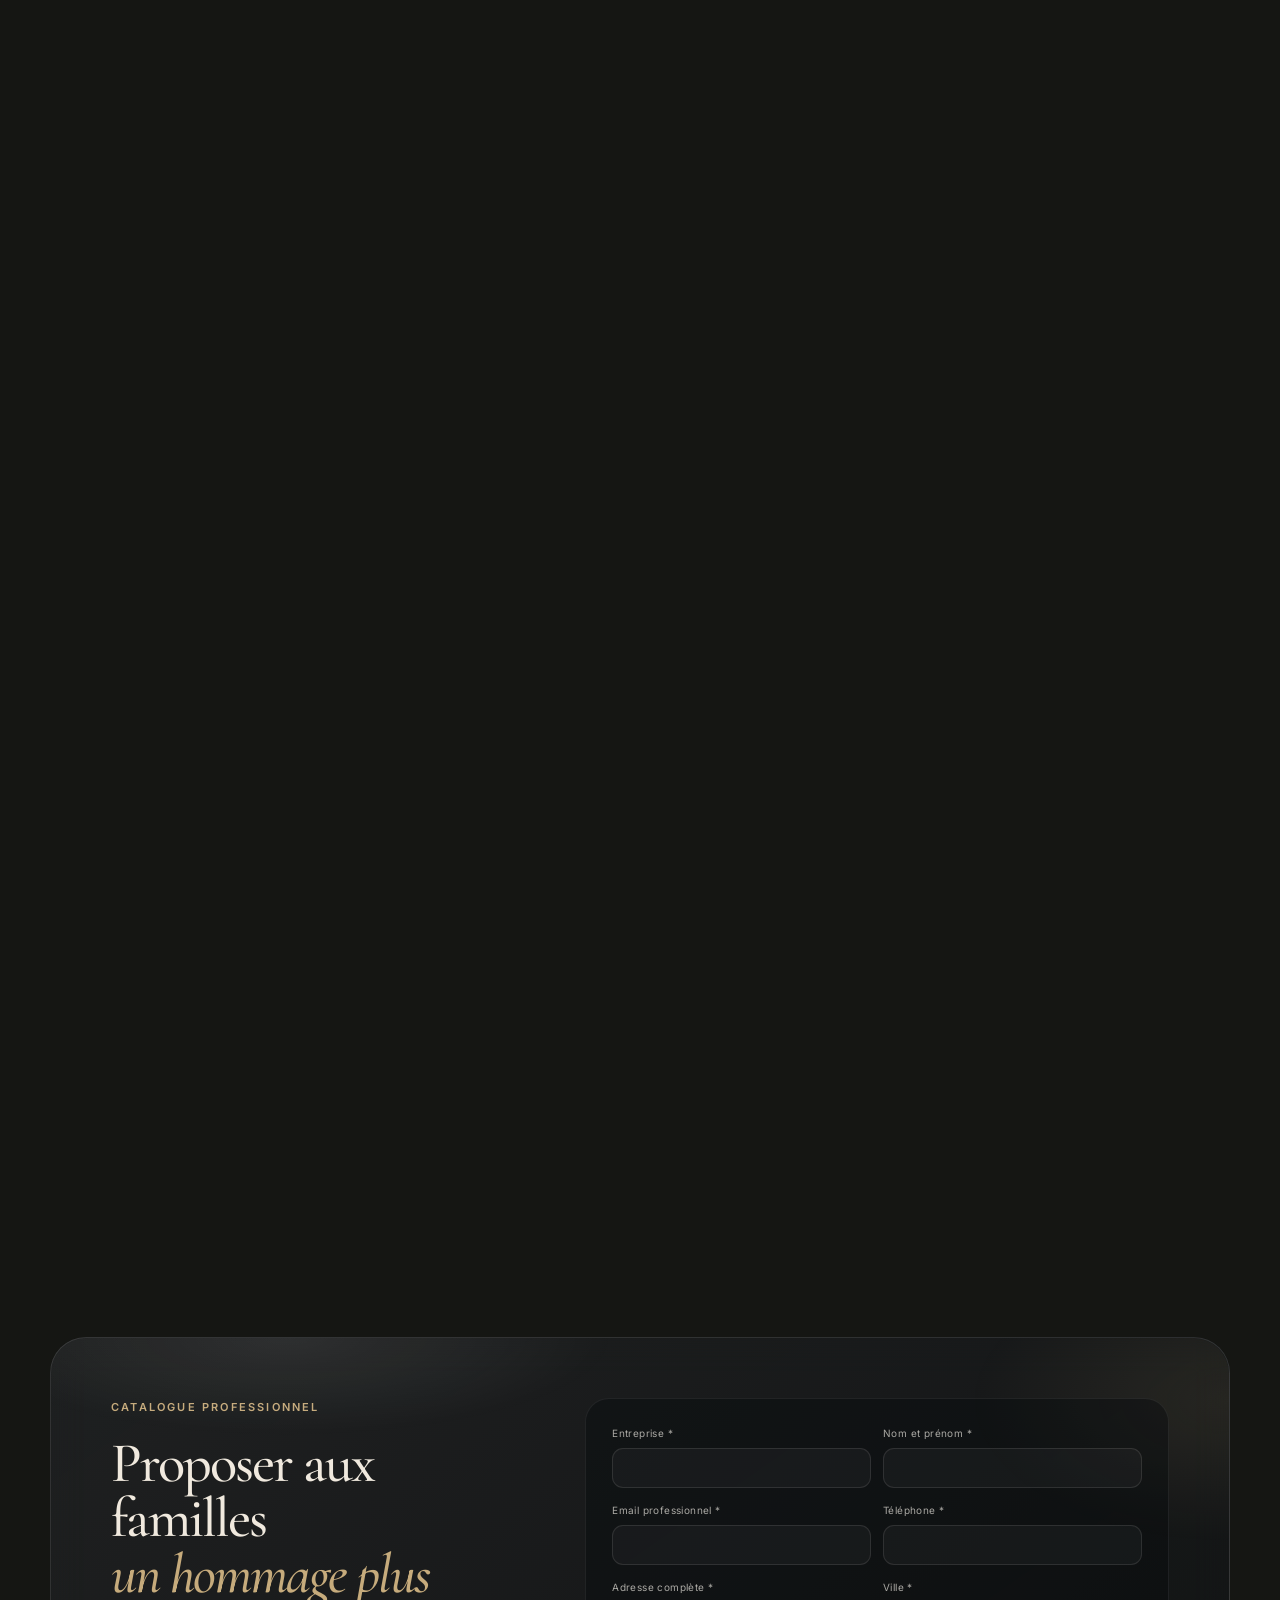
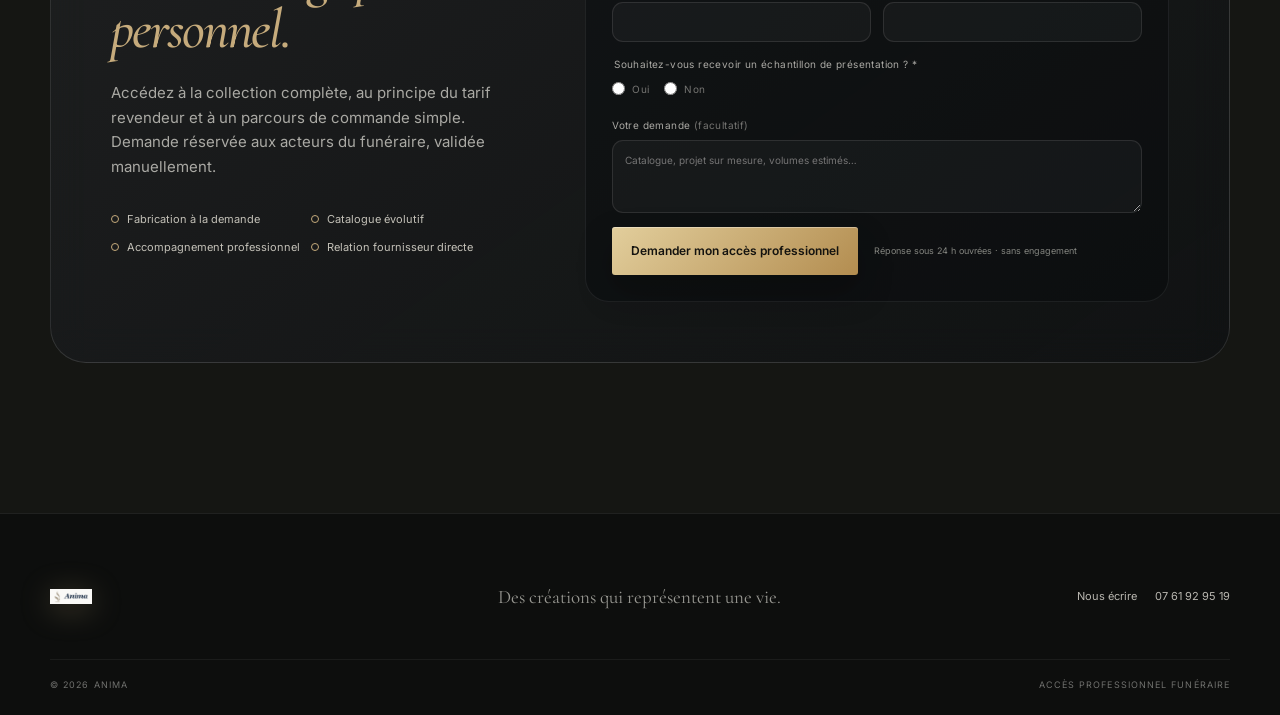
==== commit 47134b8c: "Ajouter le catalogue professionnel ANIMA # Conflicts: #	assets/css/site.css" ====
--- a/index.html
+++ b/index.html
@@ -22,10 +22,10 @@
       <div class="nav-bar glass glass--nav">
         <a class="brand" href="#accueil" aria-label="ANIMA — Accueil"><img src="assets/img/logo-bon.png" referrerpolicy="no-referrer" alt="" class="brand__logo"><span class="brand__copy"><strong>ANIMA</strong><small>Manufacture commémorative</small></span></a>
         <nav class="desktop-nav" aria-label="Navigation principale"><a href="#pieces">Nos créations</a><a href="#manufacture">La Manufacture</a><a href="galerie.html">La Collection</a><a href="#sur-mesure">Création sur mesure</a><a href="#univers">L’Univers ANIMA</a></nav>
-        <a class="nav-cta" href="#professionnels">Espace pro</a>
+        <div class="nav-pro"><a class="nav-cta" href="catalogue.html" aria-haspopup="true">Espace pro</a><div class="nav-pro-menu" aria-label="Menu Espace pro"><a href="catalogue.html">Catalogue professionnel</a><a href="#professionnels">Demander un accès pro</a></div></div>
         <button class="menu-button" type="button" aria-label="Ouvrir le menu" aria-expanded="false" aria-controls="mobile-menu"><span></span><span></span></button>
       </div>
-      <nav id="mobile-menu" class="mobile-nav glass" aria-label="Navigation mobile"><a href="#pieces">Nos créations</a><a href="#manufacture">La Manufacture</a><a href="galerie.html">La Collection</a><a href="#sur-mesure">Création sur mesure</a><a href="#univers">L’Univers ANIMA</a><a href="#professionnels">Catalogue professionnel</a></nav>
+      <nav id="mobile-menu" class="mobile-nav glass" aria-label="Navigation mobile"><a href="#pieces">Nos créations</a><a href="#manufacture">La Manufacture</a><a href="galerie.html">La Collection</a><a href="#sur-mesure">Création sur mesure</a><a href="#univers">L’Univers ANIMA</a><span class="mobile-nav__label">Espace pro</span><a class="mobile-nav__sub" href="catalogue.html">Catalogue professionnel</a><a class="mobile-nav__sub" href="#professionnels">Demander un accès pro</a></nav>
     </div>
   </header>
 
--- a/assets/css/site.css
+++ b/assets/css/site.css
@@ -22,3 +22,7 @@
 .floating-pro-cta:hover span,.floating-pro-cta:focus-visible span{transform:translate(2px,-2px)}
 @media(max-width:640px){.floating-pro-cta{right:14px;bottom:max(14px,env(safe-area-inset-bottom));padding:11px 14px;font-size:.68rem;letter-spacing:.06em}}
 @media(prefers-reduced-motion:reduce){.floating-pro-cta,.floating-pro-cta span{transition:none}}
+/* Espace professionnel et page catalogue */
+.nav-pro{position:relative;z-index:4}.nav-pro-menu{position:absolute;right:0;top:calc(100% + 10px);width:206px;padding:7px;border:1px solid rgba(255,255,255,.1);border-radius:15px;background:rgba(12,14,17,.96);box-shadow:0 18px 45px rgba(0,0,0,.34);opacity:0;visibility:hidden;transform:translateY(-5px);transition:.2s ease}.nav-pro:hover .nav-pro-menu,.nav-pro:focus-within .nav-pro-menu{opacity:1;visibility:visible;transform:none}.nav-pro-menu a{display:block;padding:10px 11px;border-radius:9px;color:rgba(240,238,232,.8);font-size:11px}.nav-pro-menu a:hover,.nav-pro-menu a[aria-current="page"]{color:var(--paper);background:rgba(255,255,255,.07)}.mobile-nav__label{display:block;margin:8px 14px 2px;color:var(--bronze);font-size:10px;letter-spacing:.14em;text-transform:uppercase}.mobile-nav__sub{padding-left:28px!important;color:rgba(240,238,232,.62)!important}.catalogue-hero{padding-top:180px;padding-bottom:105px}.catalogue-hero__grid{display:grid;grid-template-columns:1.25fr .75fr;align-items:end;gap:clamp(35px,8vw,110px)}.catalogue-hero h1{font-size:clamp(58px,8vw,108px);line-height:.9;margin:15px 0 25px}.catalogue-hero__lead{max-width:570px;color:#b2b1aa;font-size:16px;line-height:1.7}.catalogue-hero__aside{padding:28px;border-radius:25px}.catalogue-hero__aside p{margin:35px 0 55px;color:#d8d4ca;font-family:var(--serif);font-size:27px;line-height:1.1}.catalogue-hero__meta{color:#8c8d88;font-size:10px;letter-spacing:.1em;text-transform:uppercase}.catalogue-document{padding-top:80px}.catalogue-toolbar{display:flex;align-items:center;justify-content:space-between;gap:25px;margin:35px 0 18px;padding:16px 18px;border-radius:18px}.catalogue-toolbar div{display:grid;gap:4px}.catalogue-toolbar strong{font-family:var(--serif);font-size:22px;font-weight:500}.catalogue-toolbar span{color:#999b96;font-size:11px}.catalogue-toolbar .button{flex:none}.catalogue-viewer{padding:11px;border-radius:25px;overflow:hidden}.catalogue-viewer iframe{display:block;width:100%;height:820px;border:0;border-radius:16px;background:#f5f3ef}.catalogue-fallback{margin:12px 4px 2px;color:#92928d;font-size:11px}.catalogue-fallback a{color:var(--bronze)}.catalogue-next{padding-top:55px;padding-bottom:155px}.catalogue-next__grid{display:grid;grid-template-columns:1fr .8fr;gap:clamp(35px,8vw,110px);align-items:center}.catalogue-next__card{padding:38px;border-radius:28px}.catalogue-next__card h2{margin:12px 0 20px}.catalogue-next__card p{color:#aaa9a4;line-height:1.7}.catalogue-next__note{max-width:360px}.catalogue-next__note p{color:#aaa9a4;font-family:var(--serif);font-size:25px;line-height:1.18}.catalogue-next__note p+p{font-family:var(--sans);font-size:12px;line-height:1.7;color:#8e8f8a}
+@media(max-width:1060px){.nav-pro-menu{display:none}.catalogue-hero__grid,.catalogue-next__grid{grid-template-columns:1fr}.catalogue-hero__aside{max-width:520px}.catalogue-viewer iframe{height:700px}}
+@media(max-width:760px){.catalogue-hero{padding-top:130px;padding-bottom:70px}.catalogue-hero h1{font-size:clamp(48px,15vw,72px)}.catalogue-hero__lead{font-size:14px}.catalogue-hero__aside{padding:22px}.catalogue-hero__aside p{margin:25px 0 35px;font-size:24px}.catalogue-document{padding-top:55px}.catalogue-toolbar{align-items:stretch;flex-direction:column}.catalogue-toolbar .button{width:100%}.catalogue-viewer{padding:7px}.catalogue-viewer iframe{height:570px}.catalogue-next{padding-bottom:95px}.catalogue-next__card{padding:24px}.catalogue-next__note p{font-size:22px}}
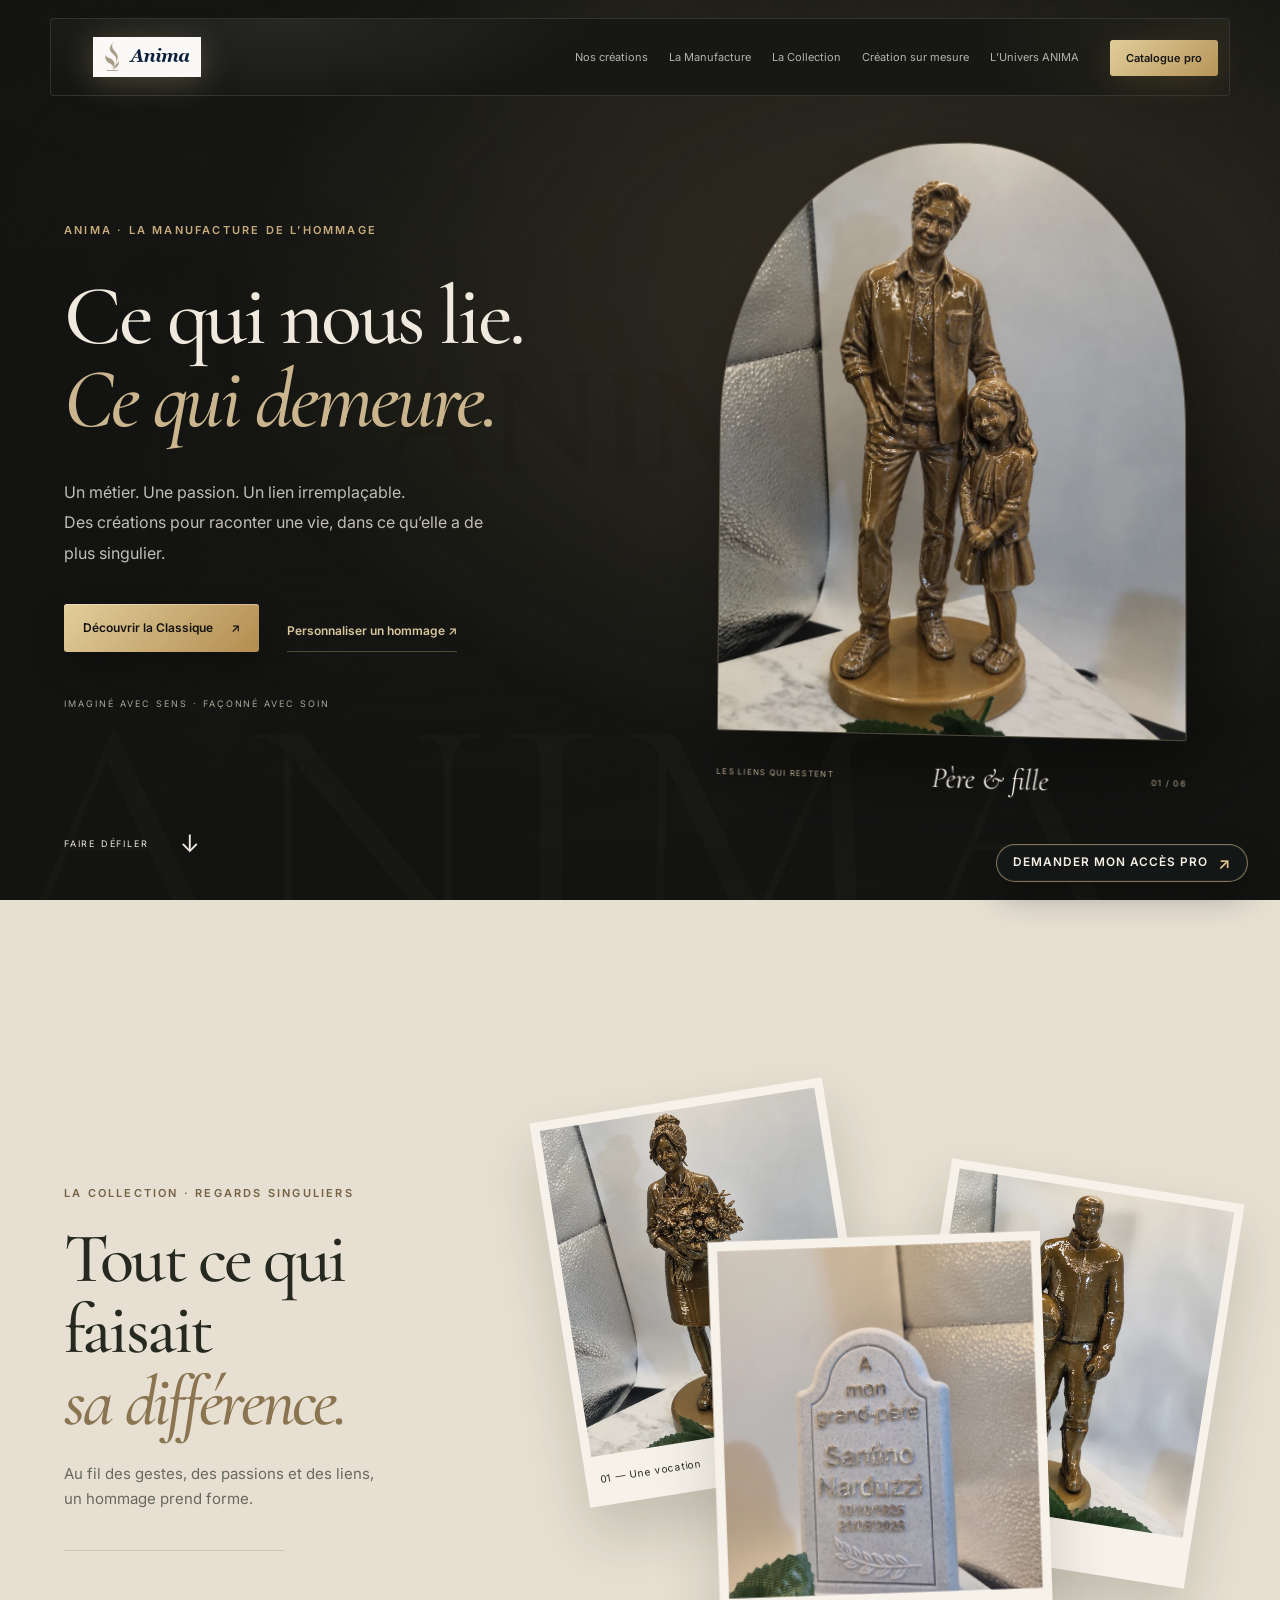
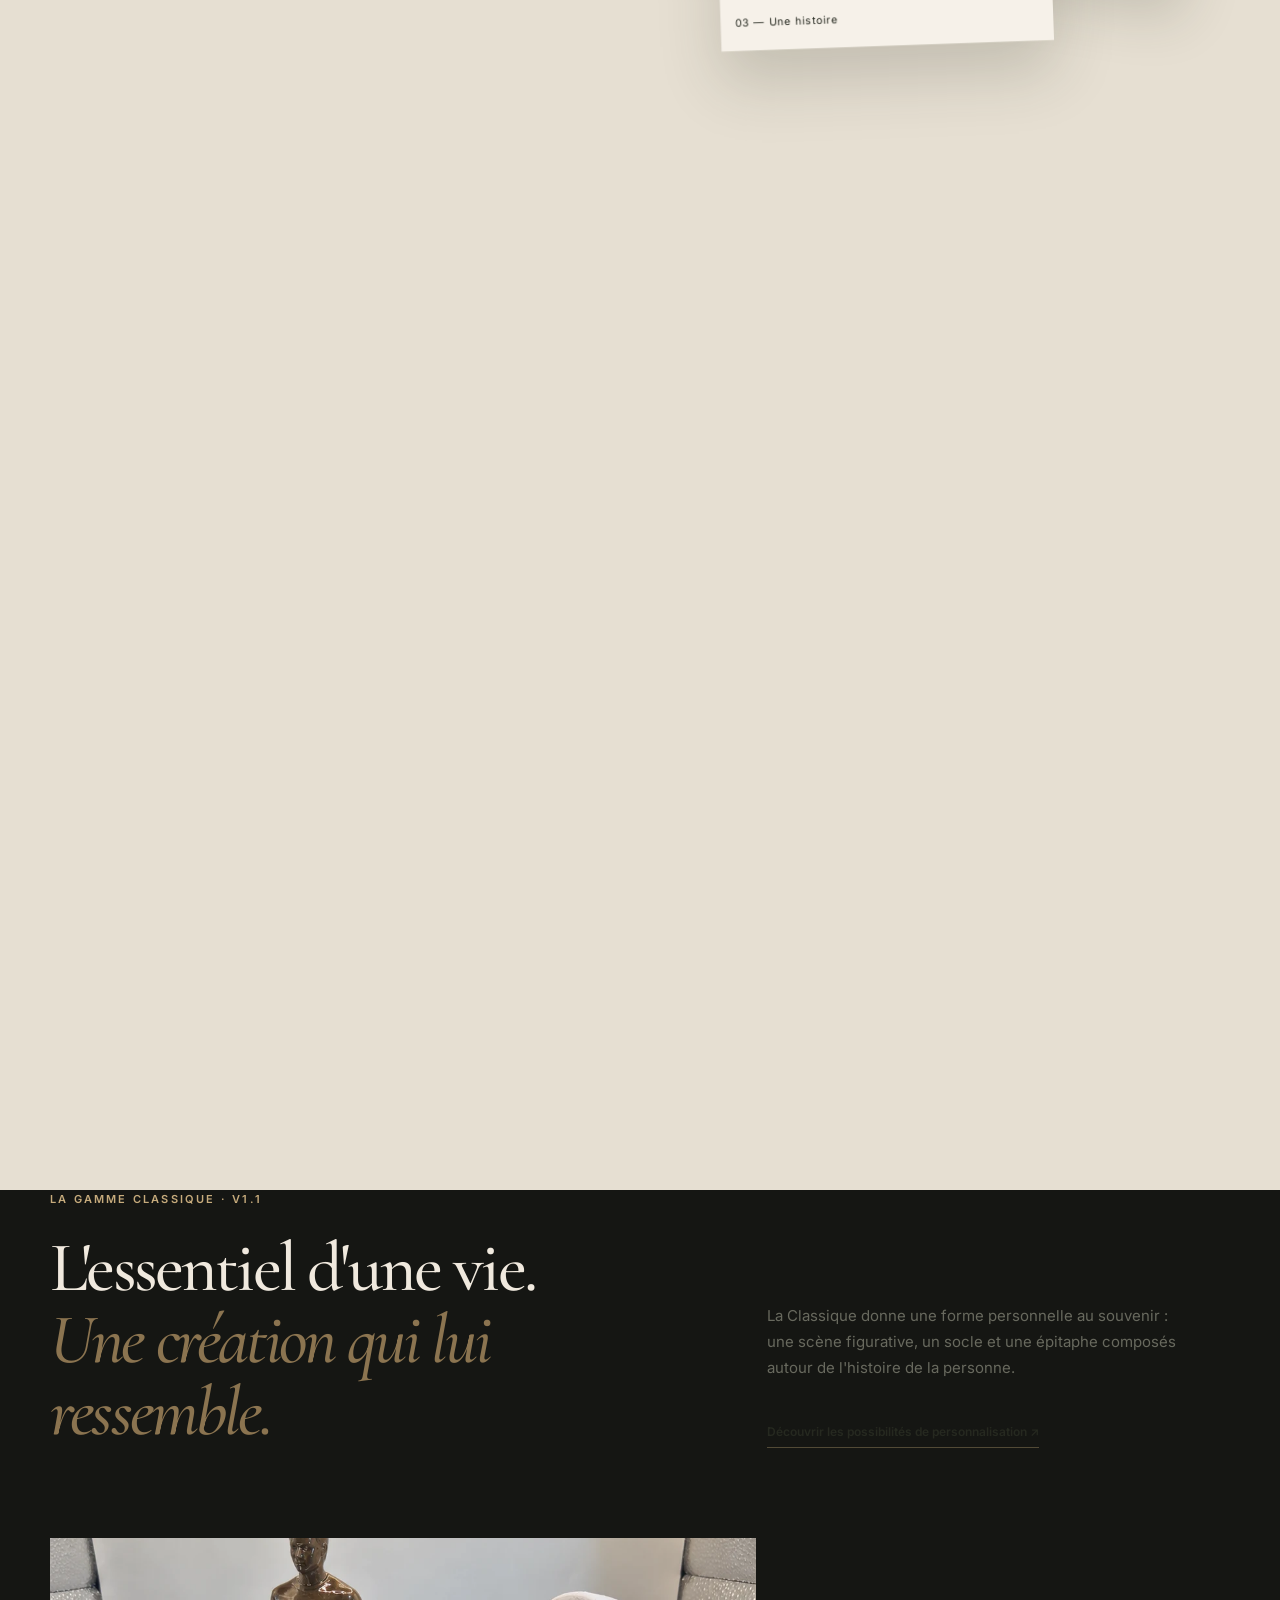
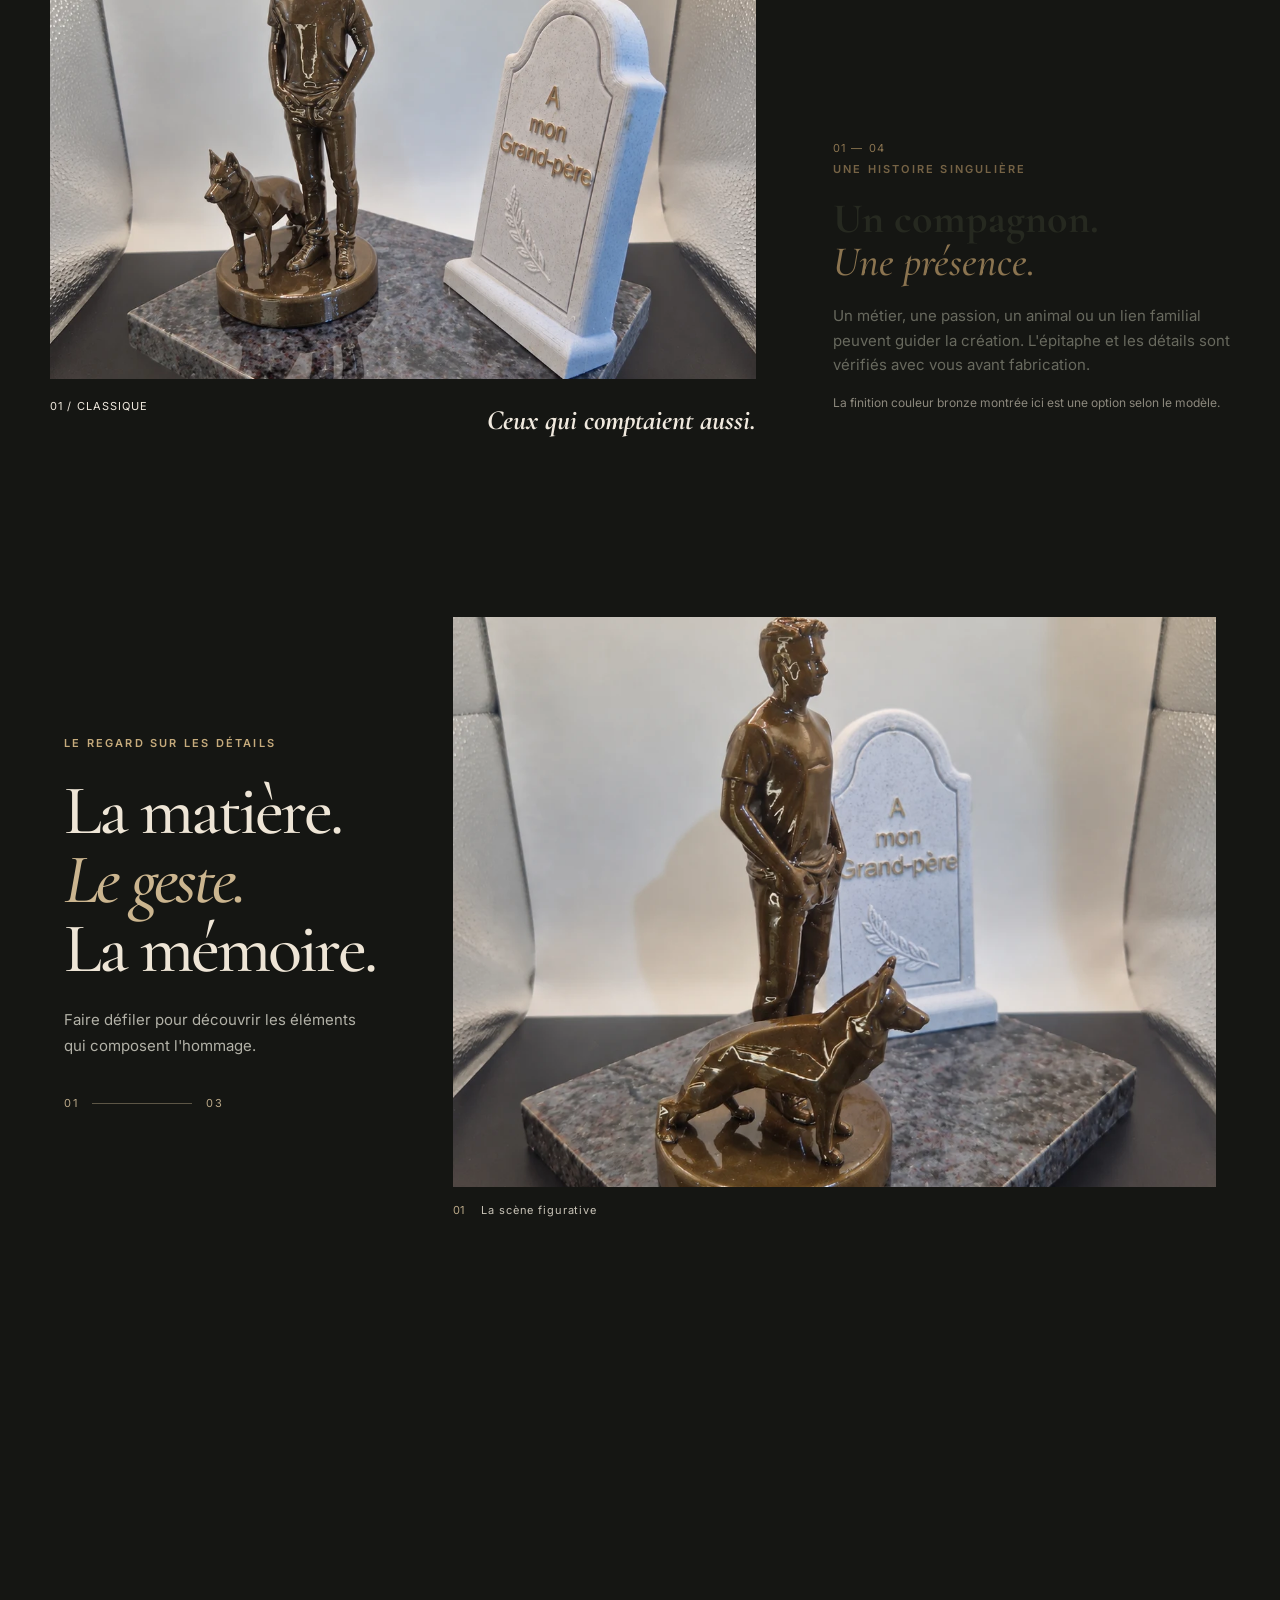
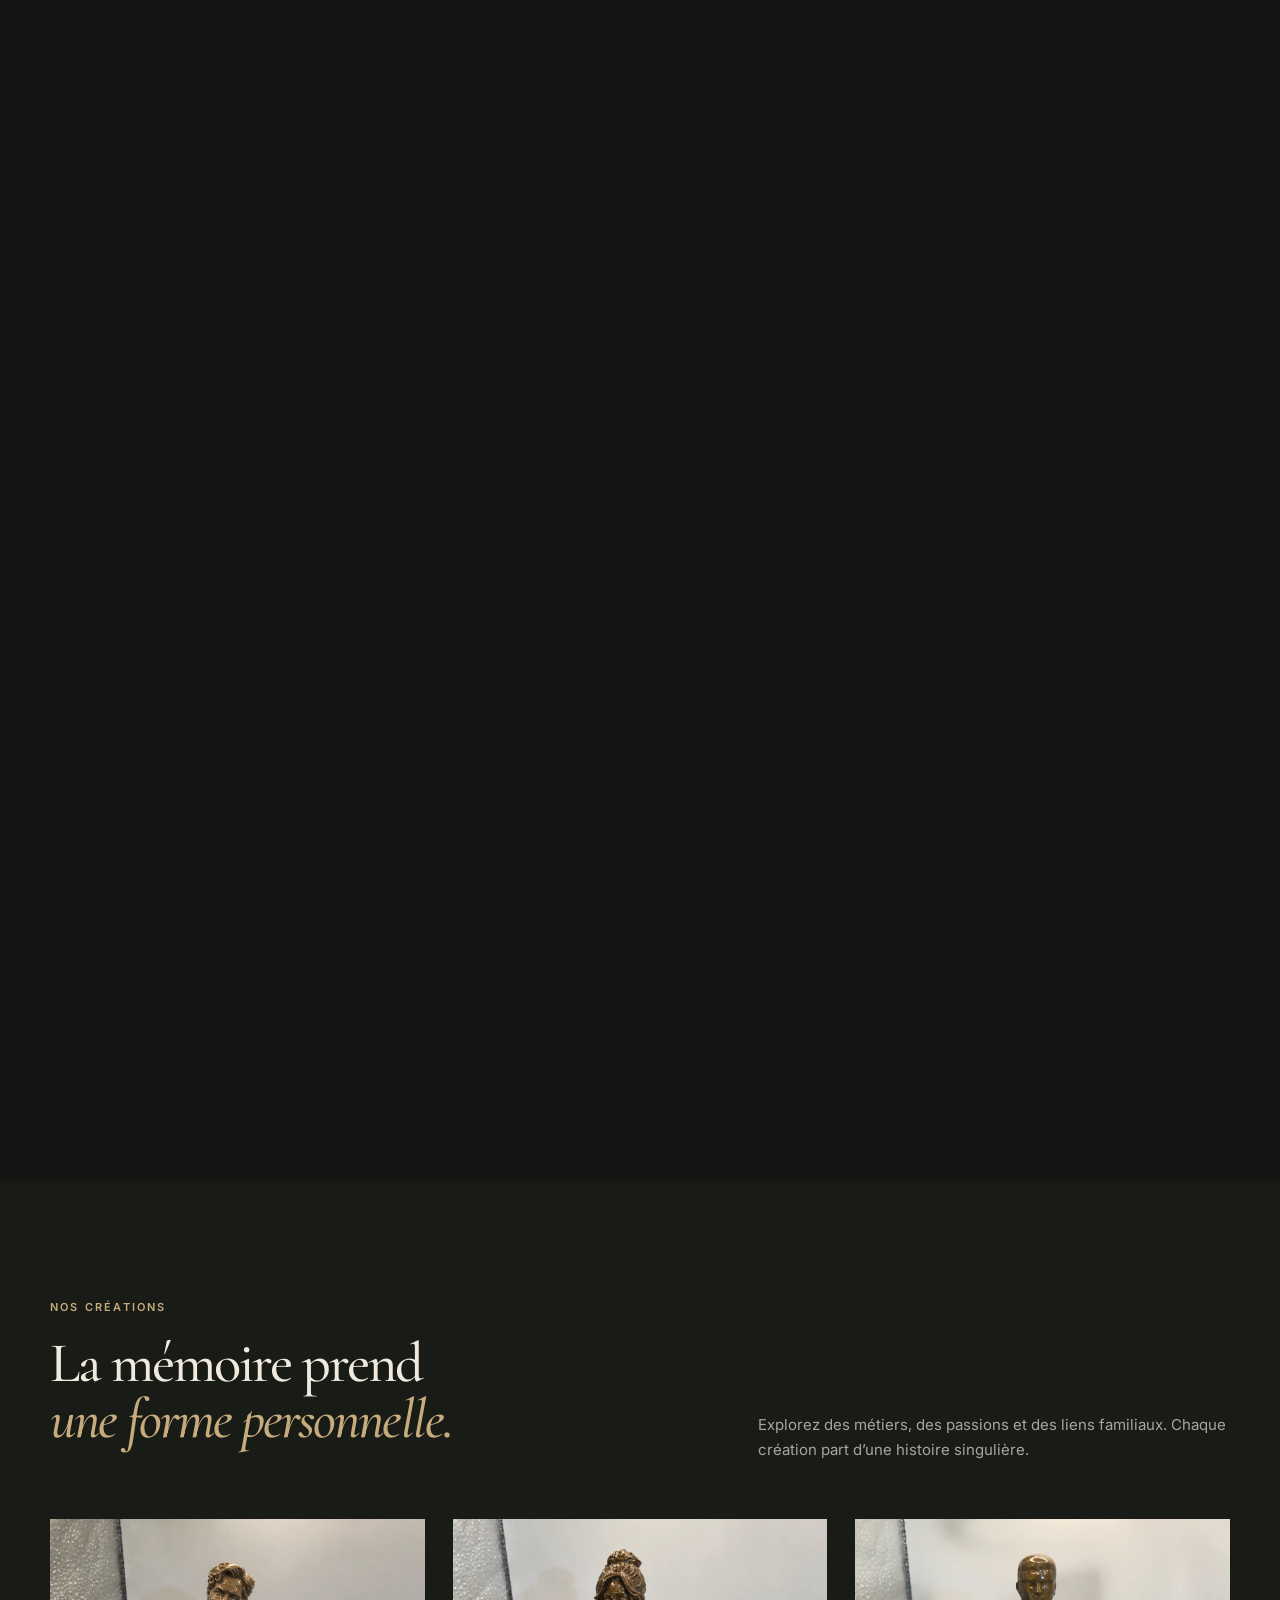
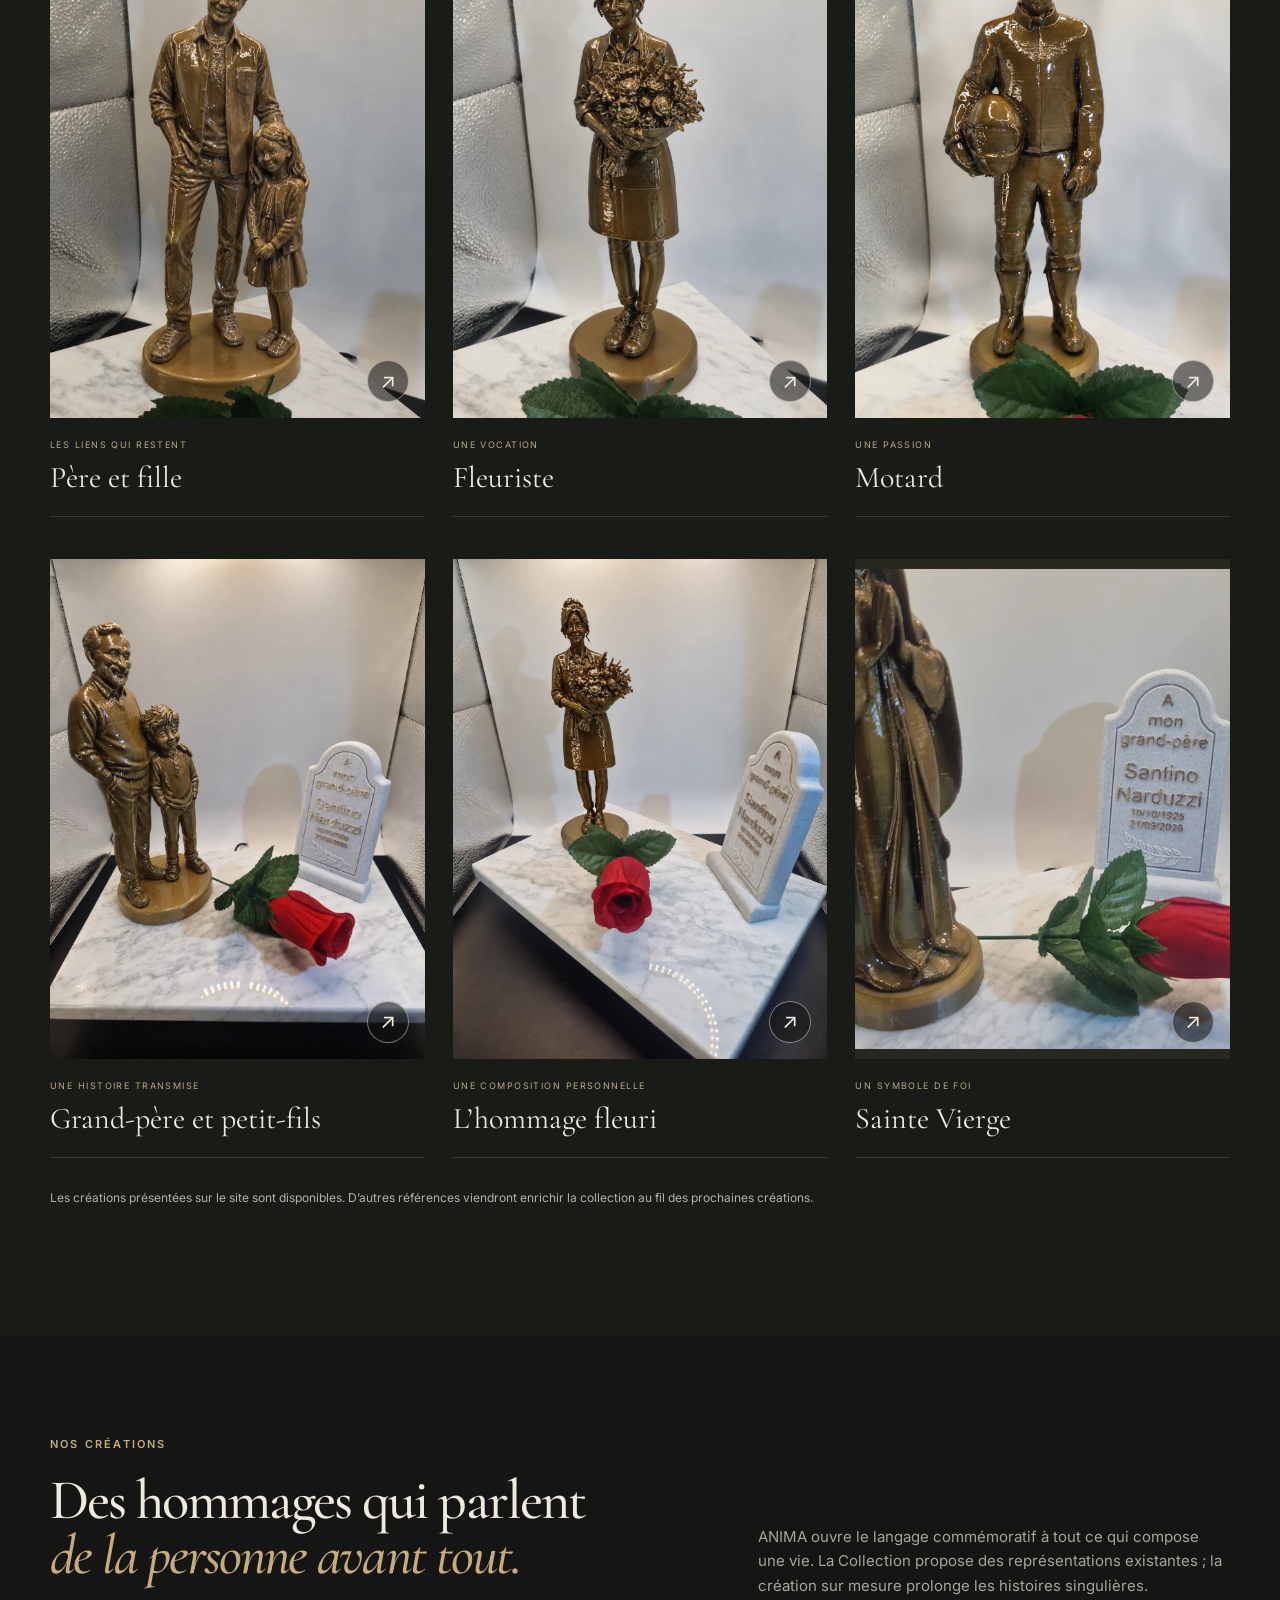
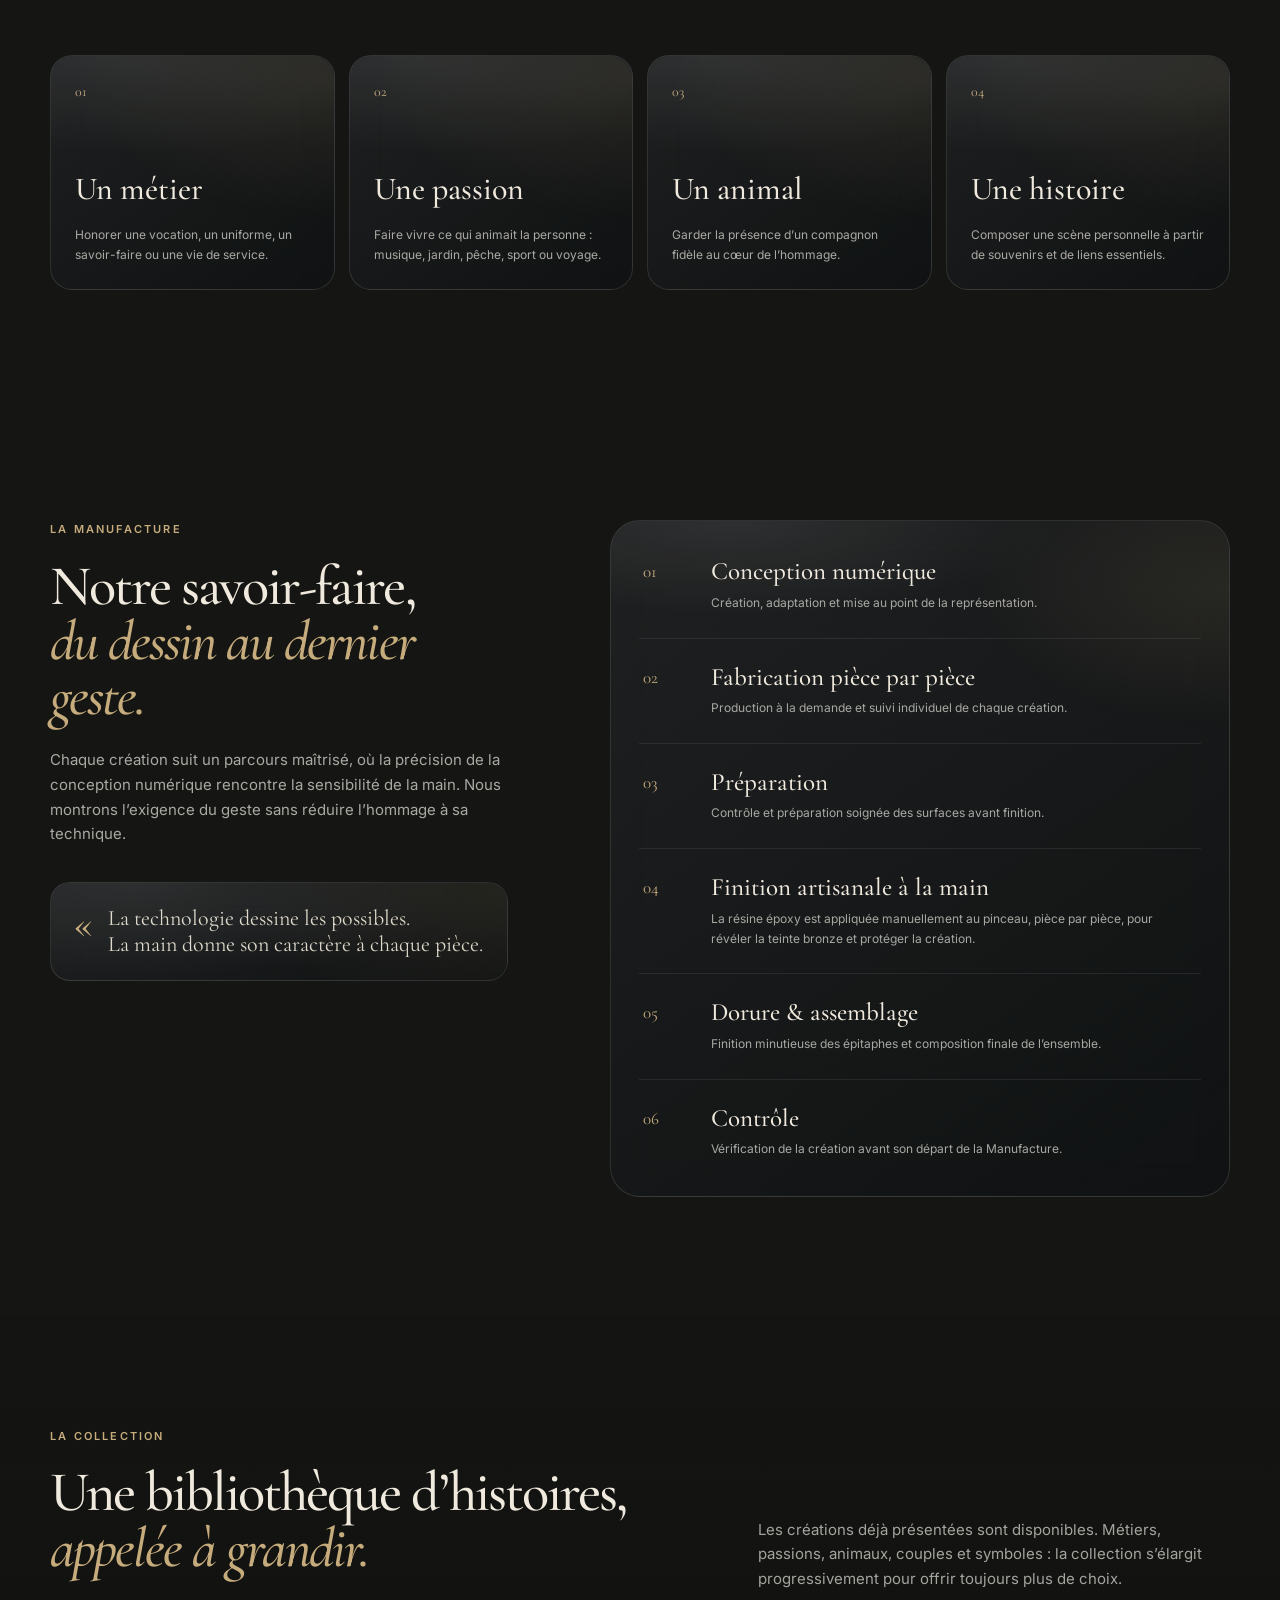
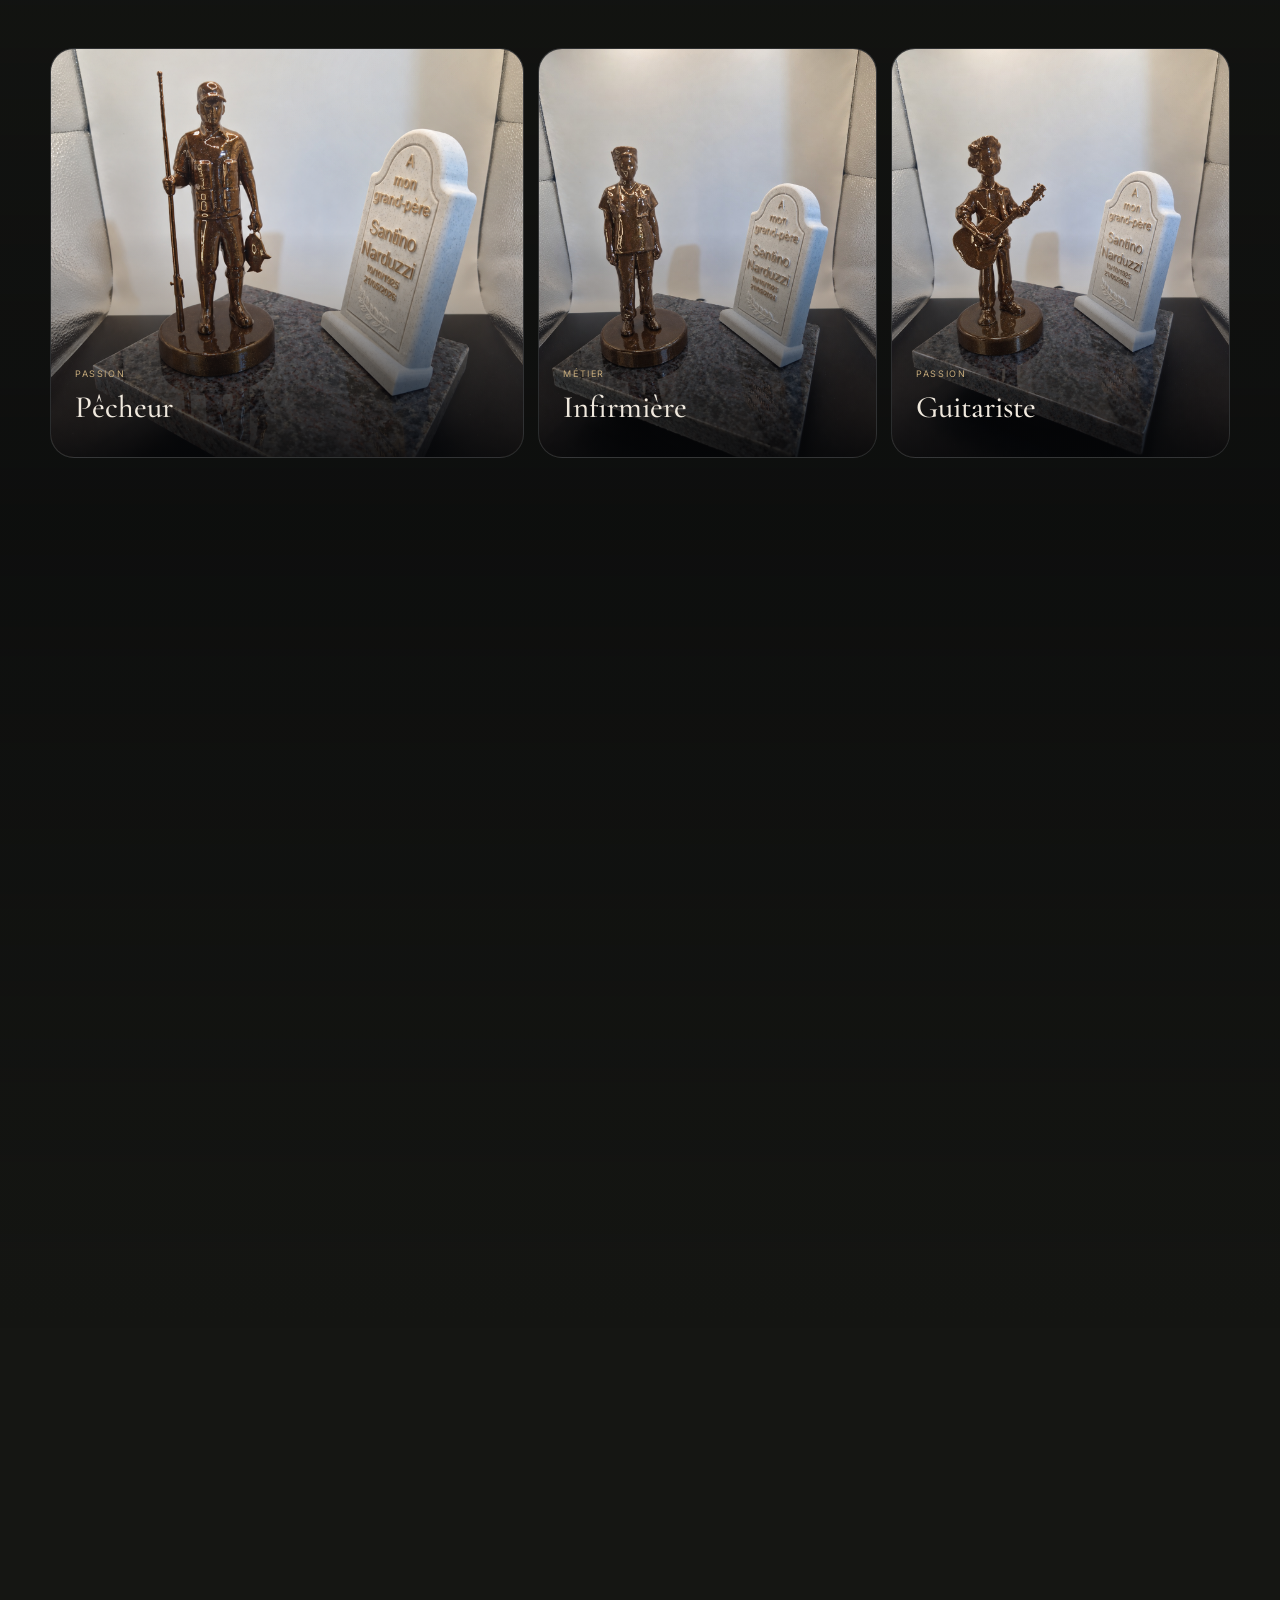
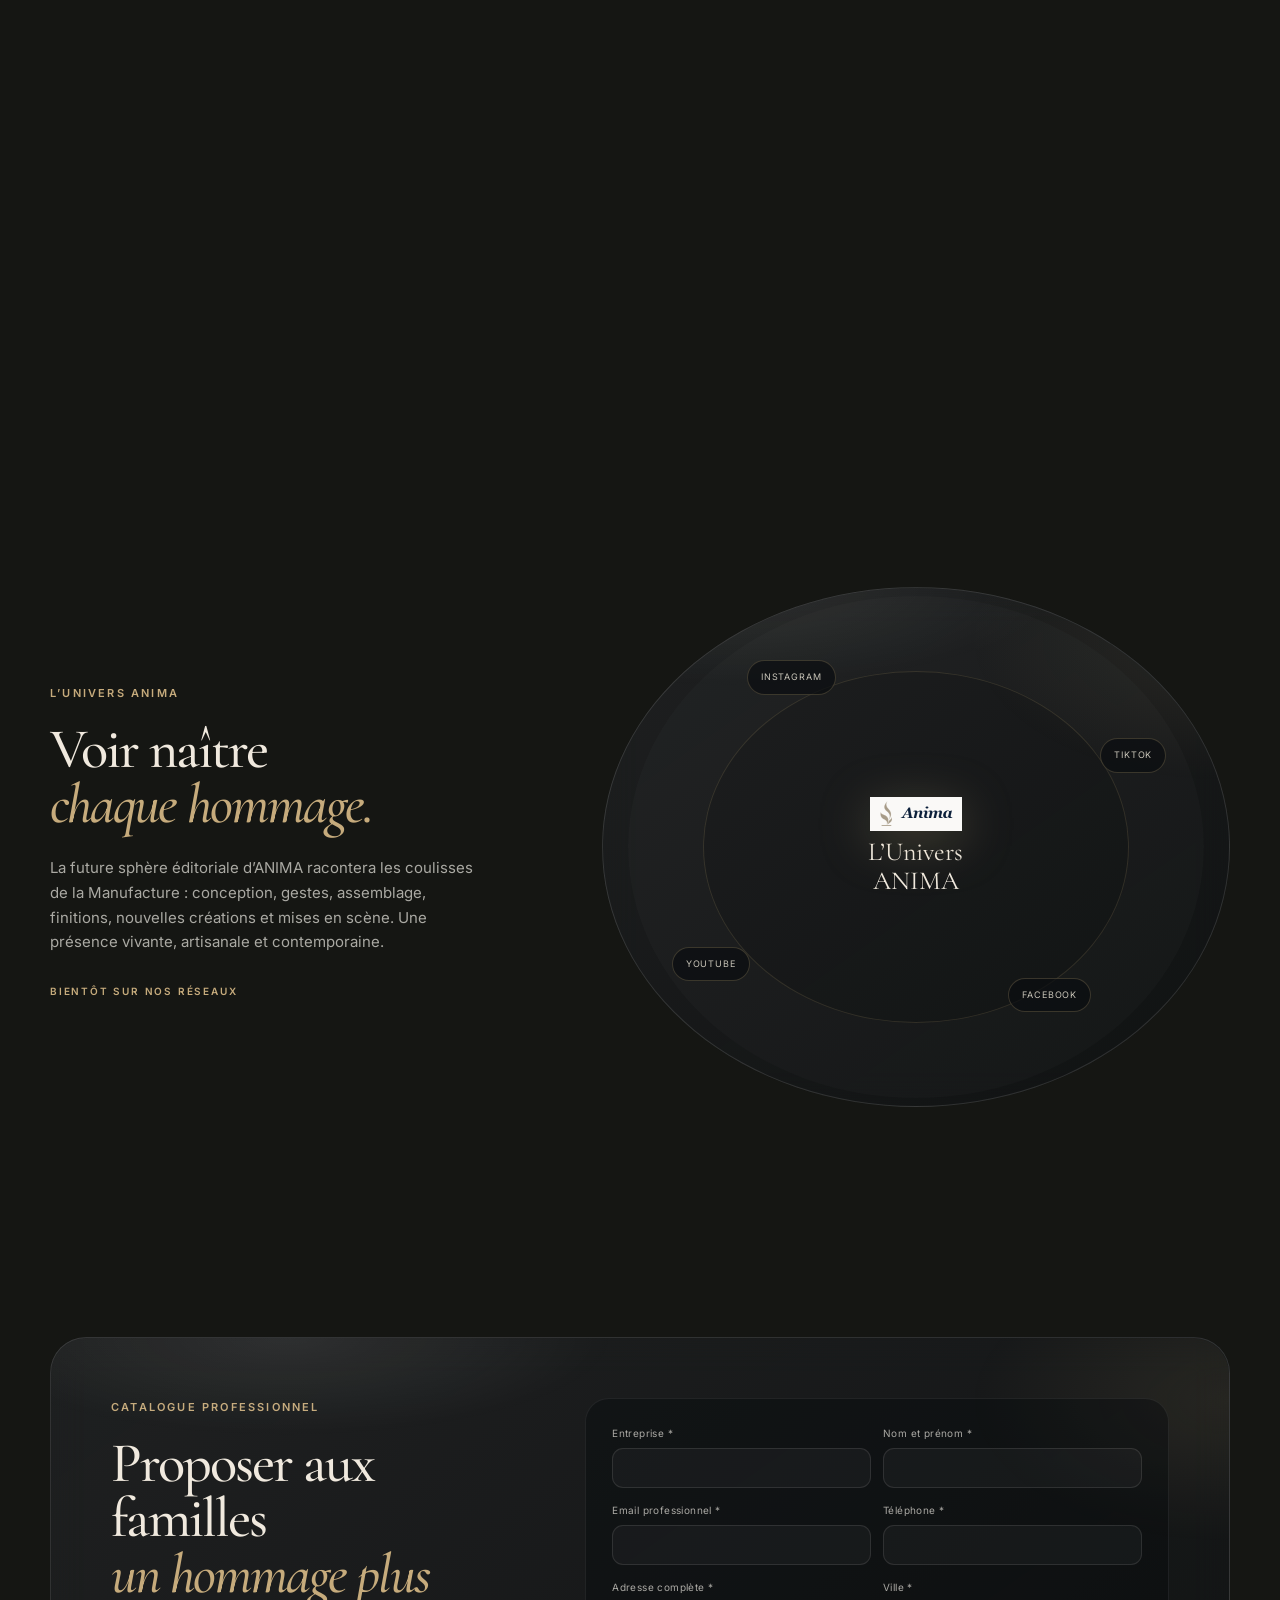
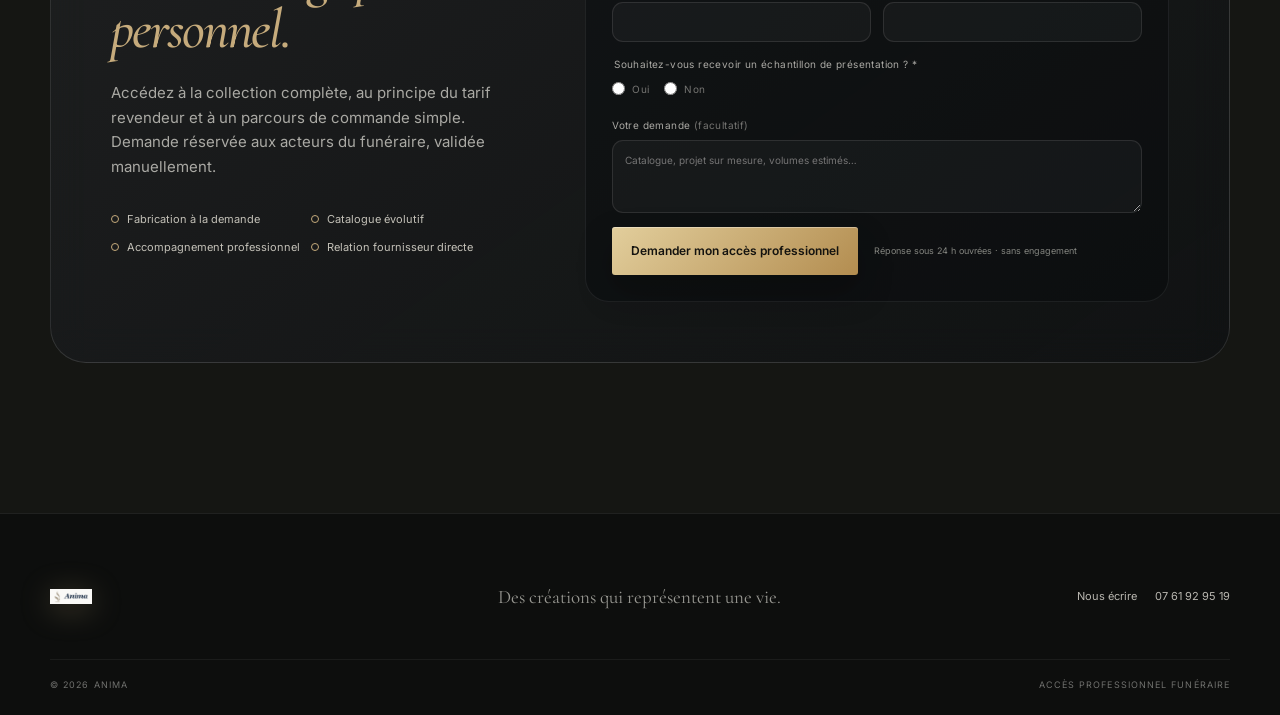
==== commit 4608c40b: "Rendre le catalogue visible dans le menu" ====
--- a/index.html
+++ b/index.html
@@ -22,7 +22,7 @@
       <div class="nav-bar glass glass--nav">
         <a class="brand" href="#accueil" aria-label="ANIMA — Accueil"><img src="assets/img/logo-bon.png" referrerpolicy="no-referrer" alt="" class="brand__logo"><span class="brand__copy"><strong>ANIMA</strong><small>Manufacture commémorative</small></span></a>
         <nav class="desktop-nav" aria-label="Navigation principale"><a href="#pieces">Nos créations</a><a href="#manufacture">La Manufacture</a><a href="galerie.html">La Collection</a><a href="#sur-mesure">Création sur mesure</a><a href="#univers">L’Univers ANIMA</a></nav>
-        <div class="nav-pro"><a class="nav-cta" href="catalogue.html" aria-haspopup="true">Espace pro</a><div class="nav-pro-menu" aria-label="Menu Espace pro"><a href="catalogue.html">Catalogue professionnel</a><a href="#professionnels">Demander un accès pro</a></div></div>
+        <div class="nav-pro"><a class="nav-cta" href="catalogue.html" aria-haspopup="true">Catalogue pro</a><div class="nav-pro-menu" aria-label="Menu Espace pro"><a href="catalogue.html">Catalogue professionnel</a><a href="#professionnels">Demander un accès pro</a></div></div>
         <button class="menu-button" type="button" aria-label="Ouvrir le menu" aria-expanded="false" aria-controls="mobile-menu"><span></span><span></span></button>
       </div>
       <nav id="mobile-menu" class="mobile-nav glass" aria-label="Navigation mobile"><a href="#pieces">Nos créations</a><a href="#manufacture">La Manufacture</a><a href="galerie.html">La Collection</a><a href="#sur-mesure">Création sur mesure</a><a href="#univers">L’Univers ANIMA</a><span class="mobile-nav__label">Espace pro</span><a class="mobile-nav__sub" href="catalogue.html">Catalogue professionnel</a><a class="mobile-nav__sub" href="#professionnels">Demander un accès pro</a></nav>
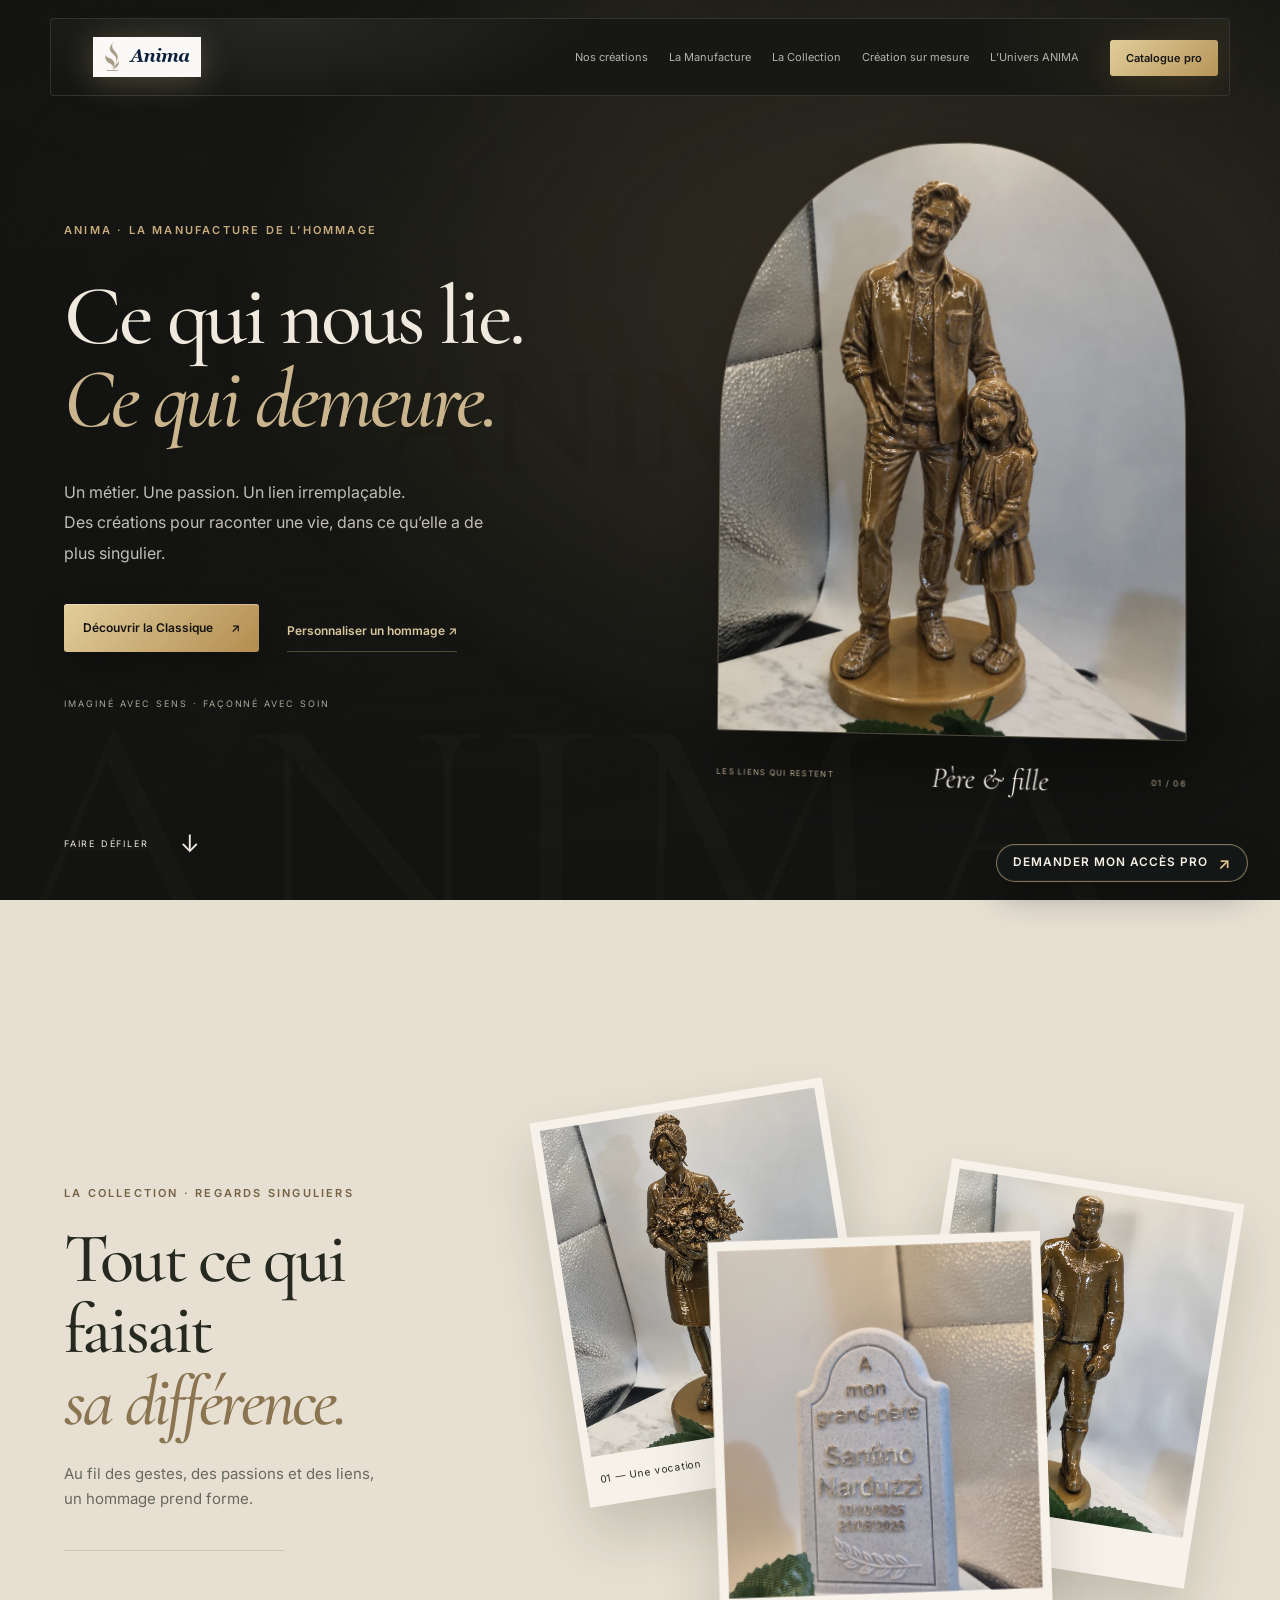
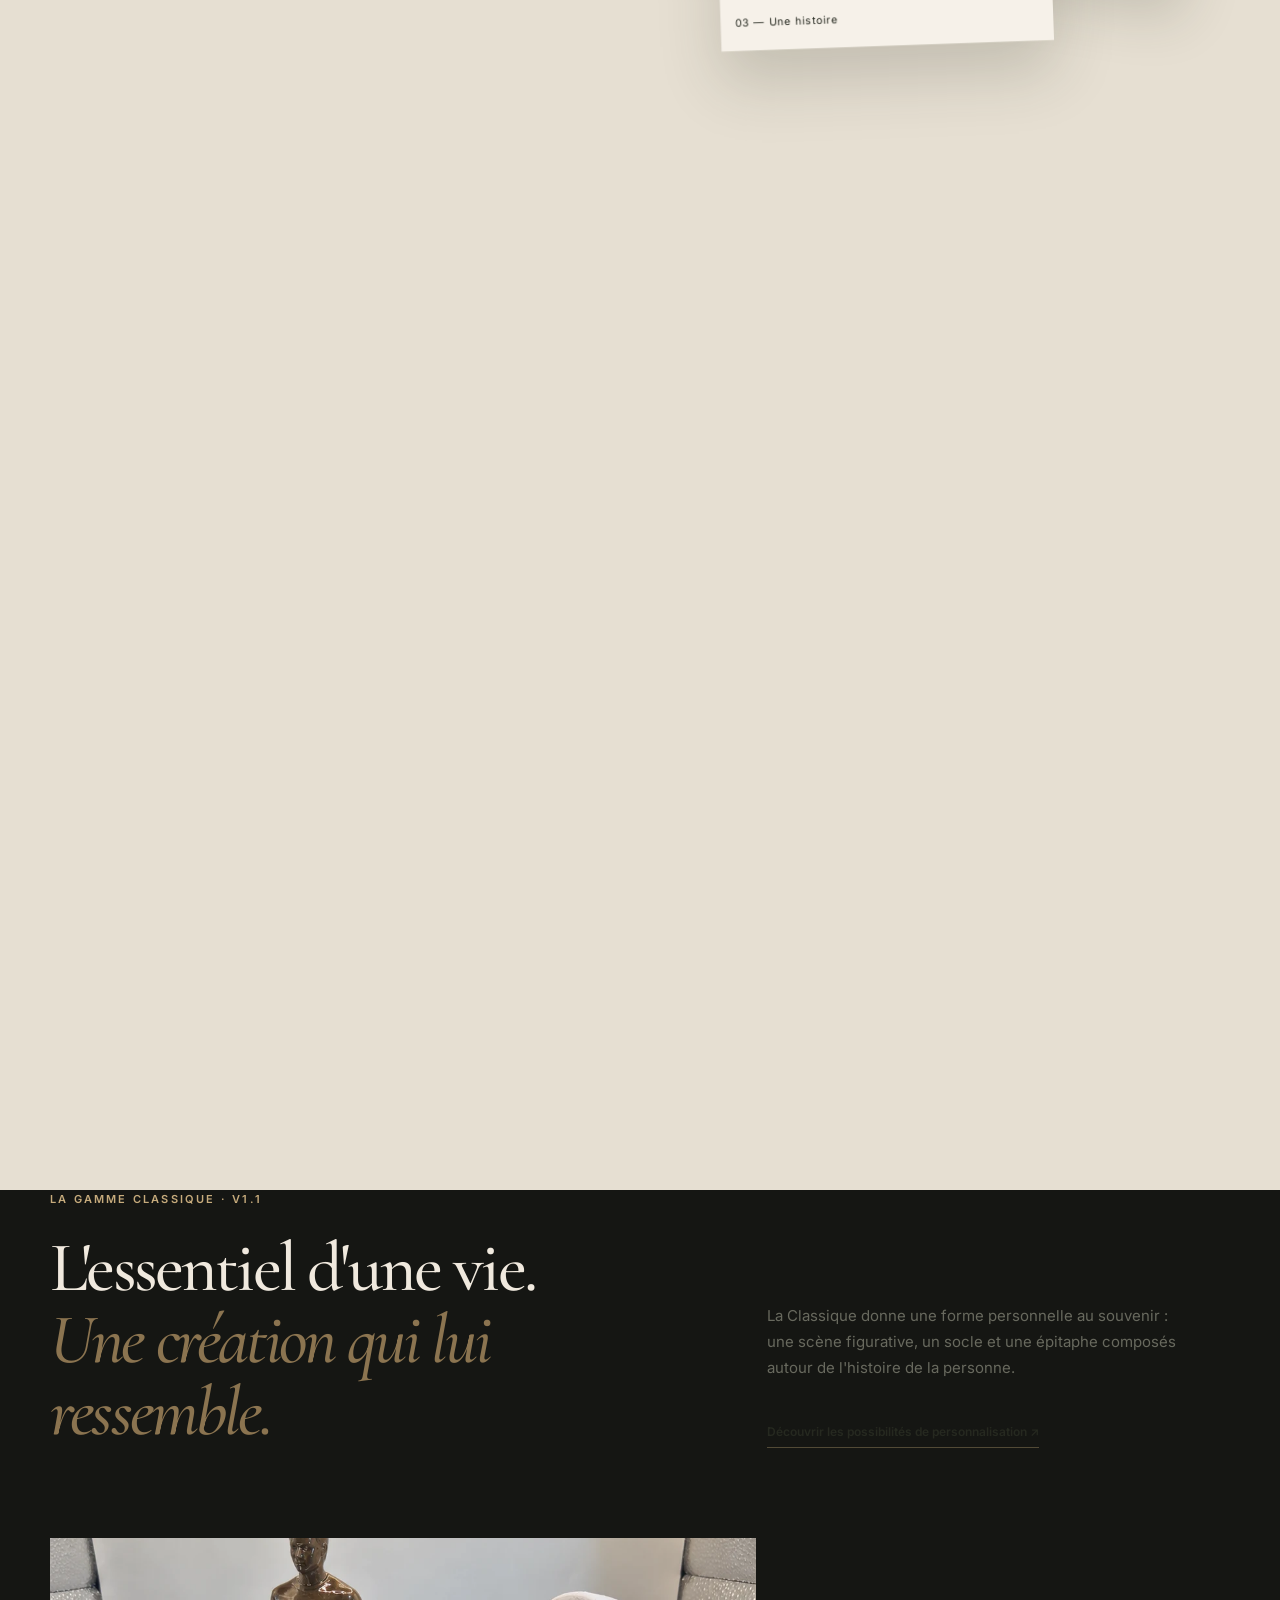
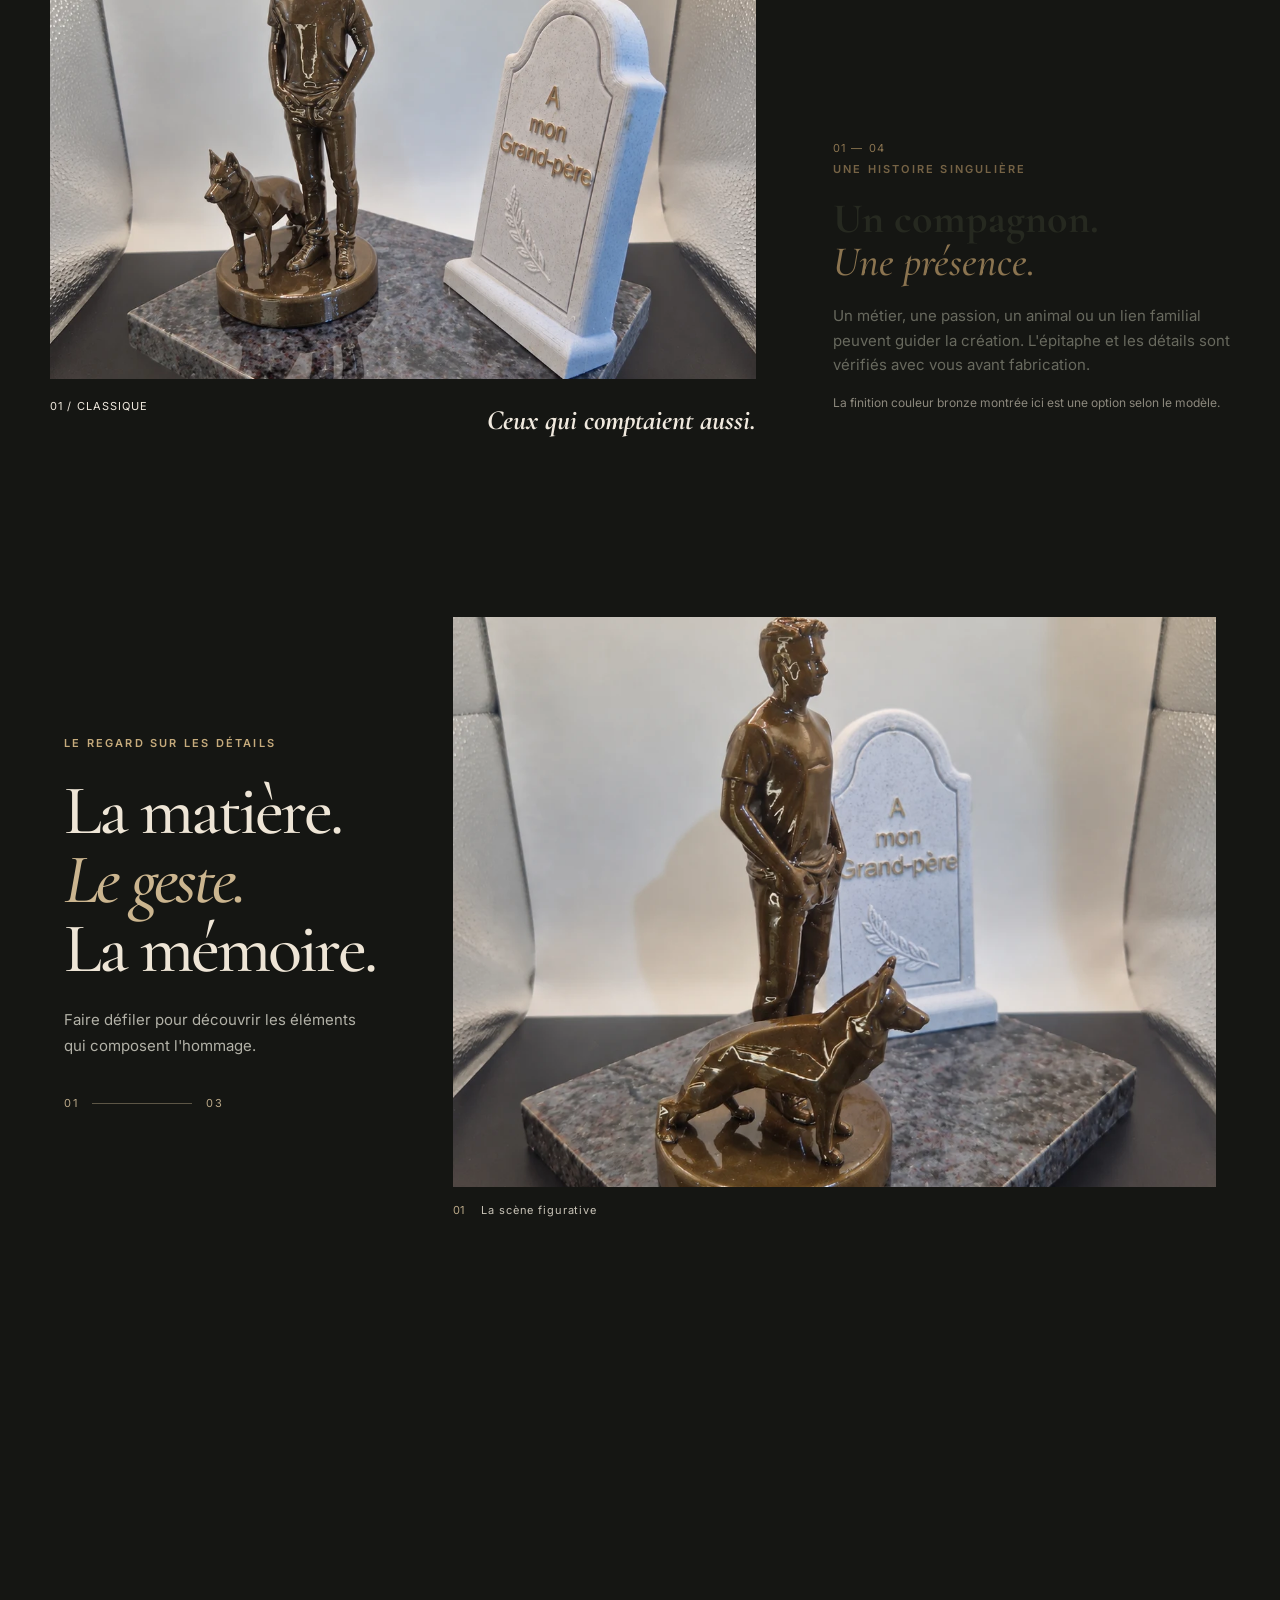
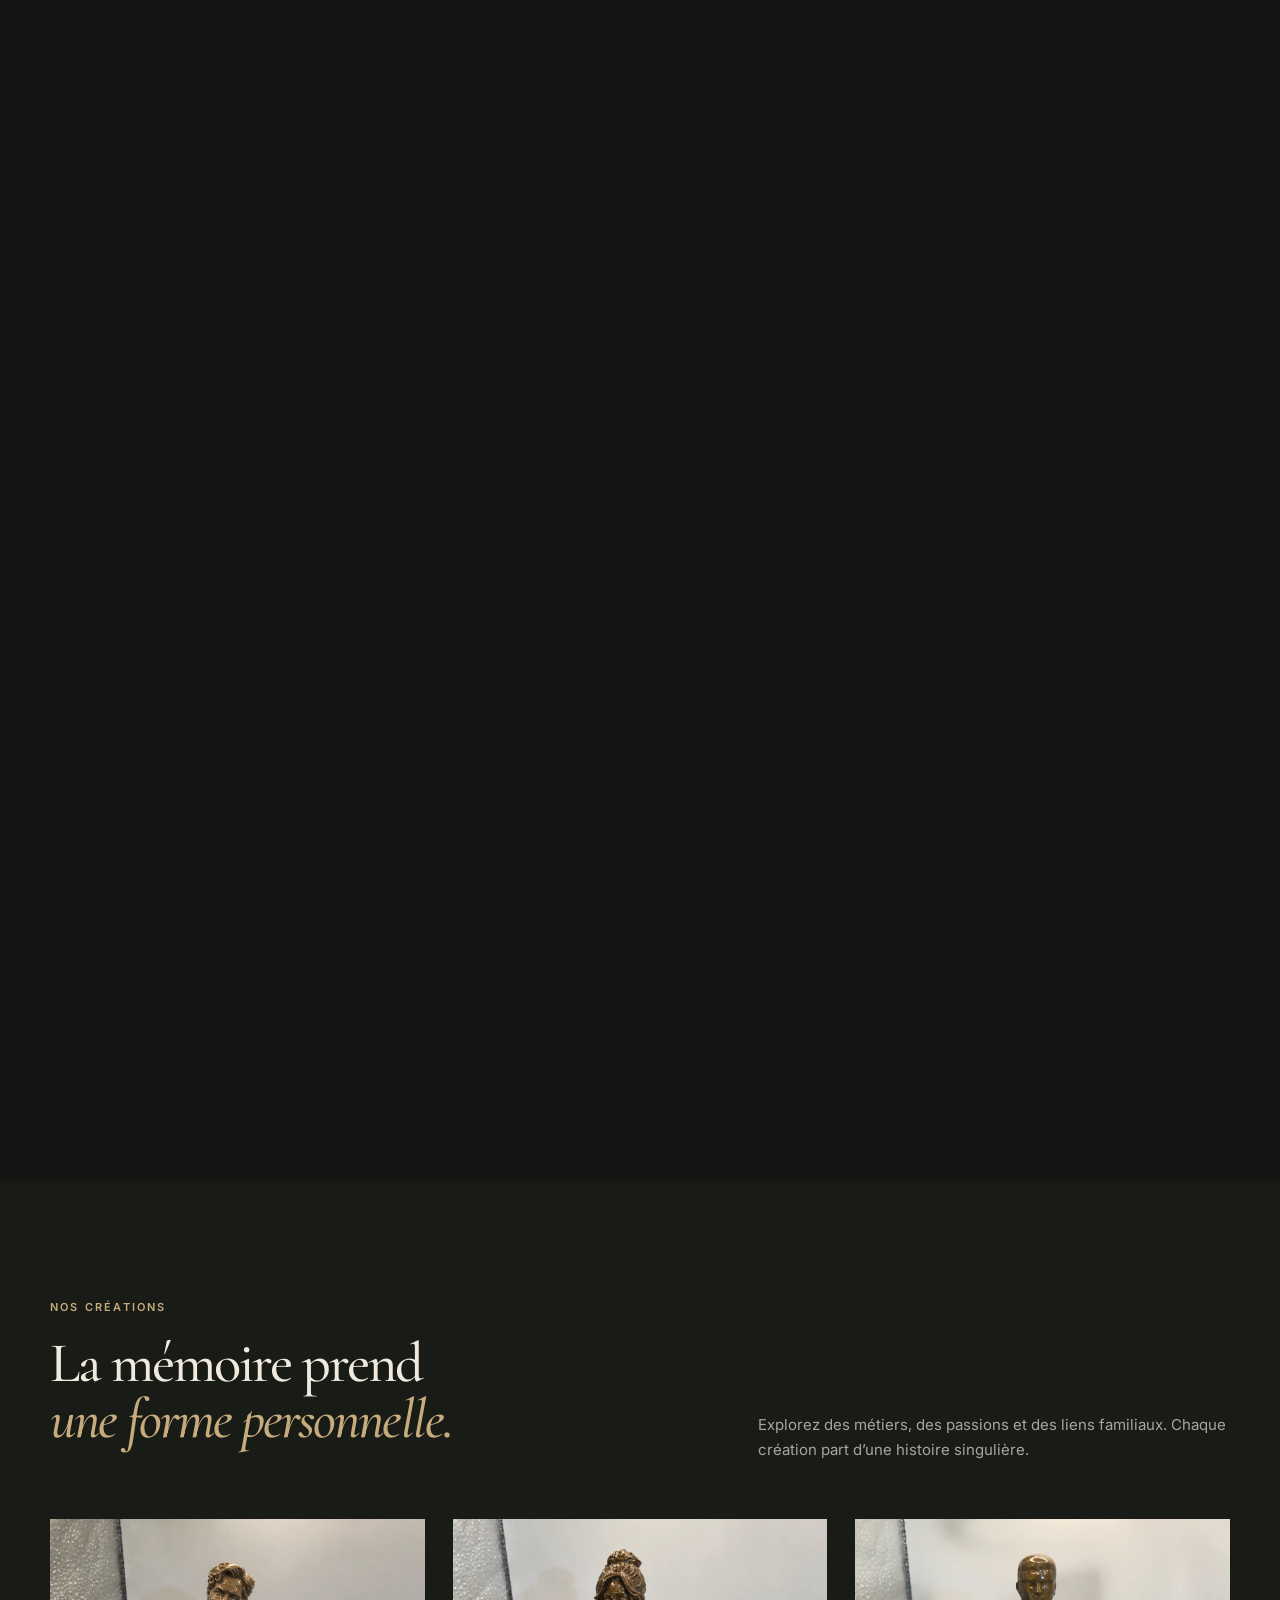
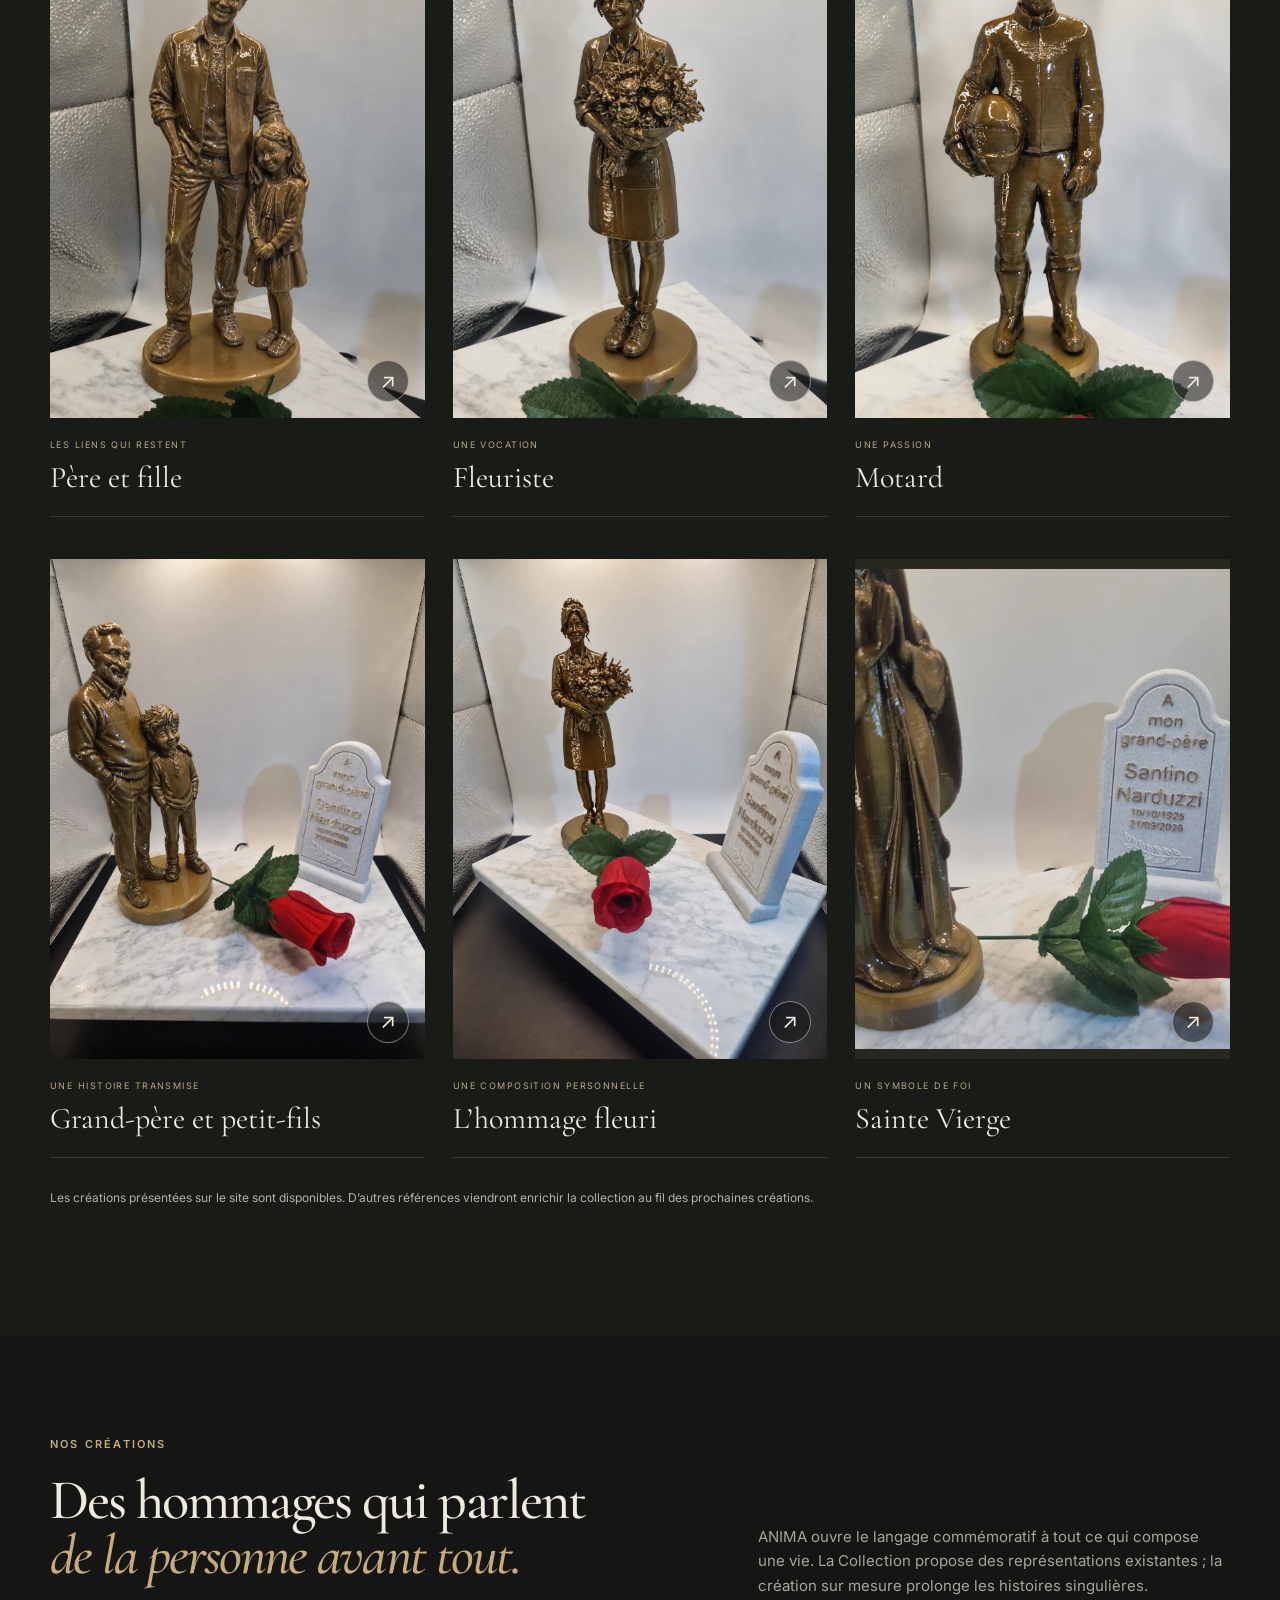
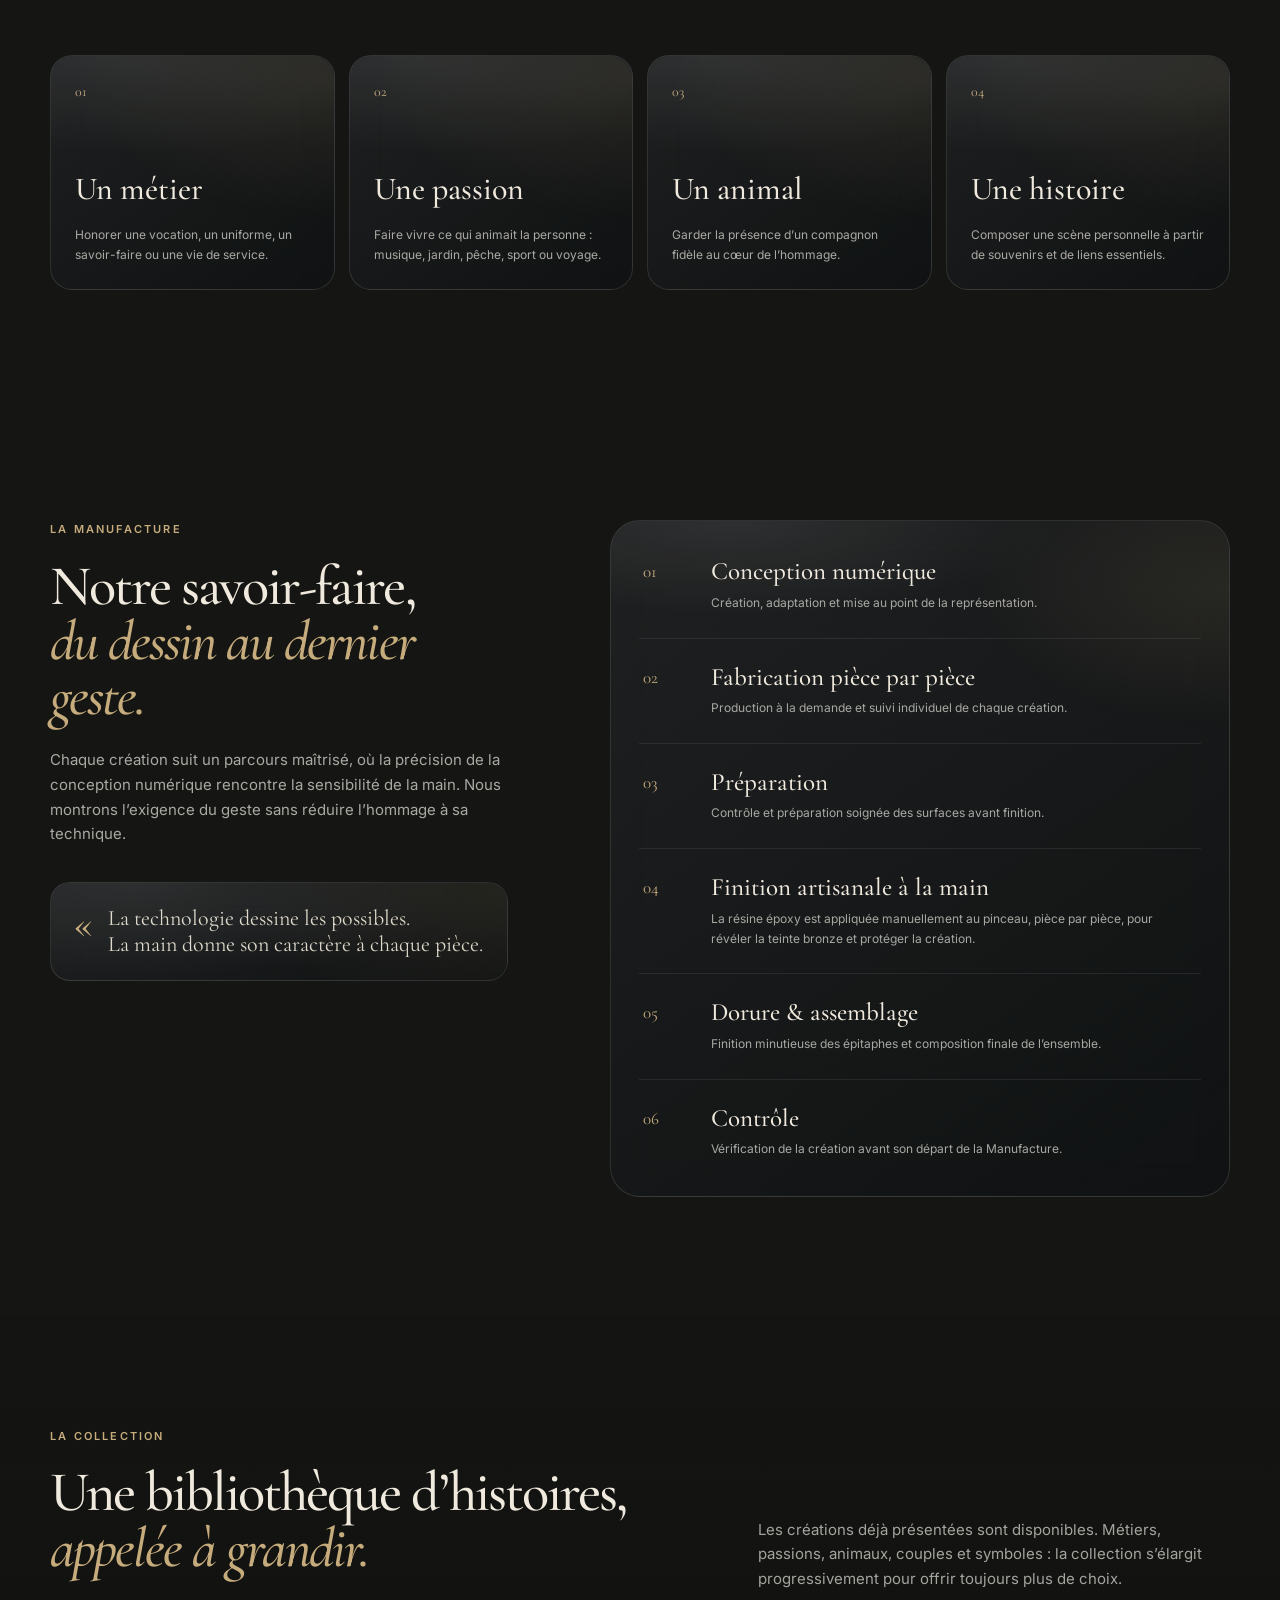
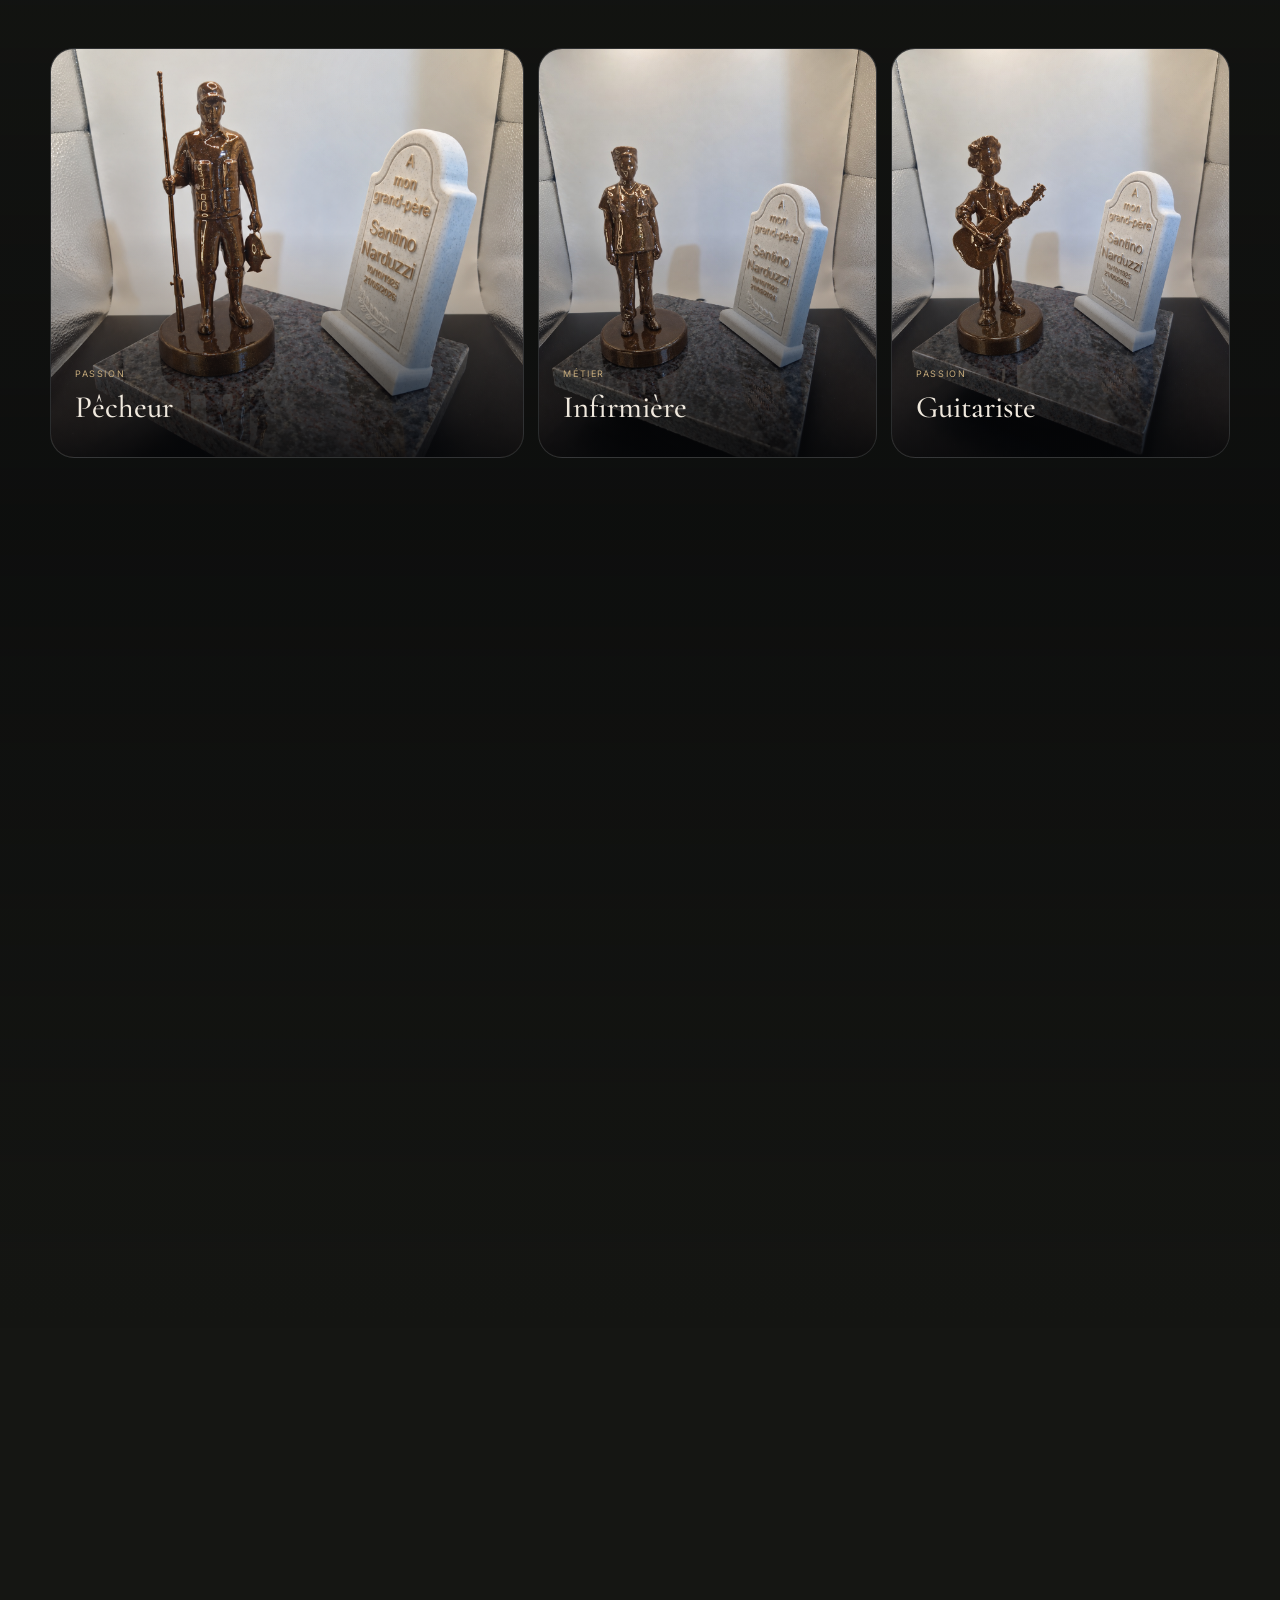
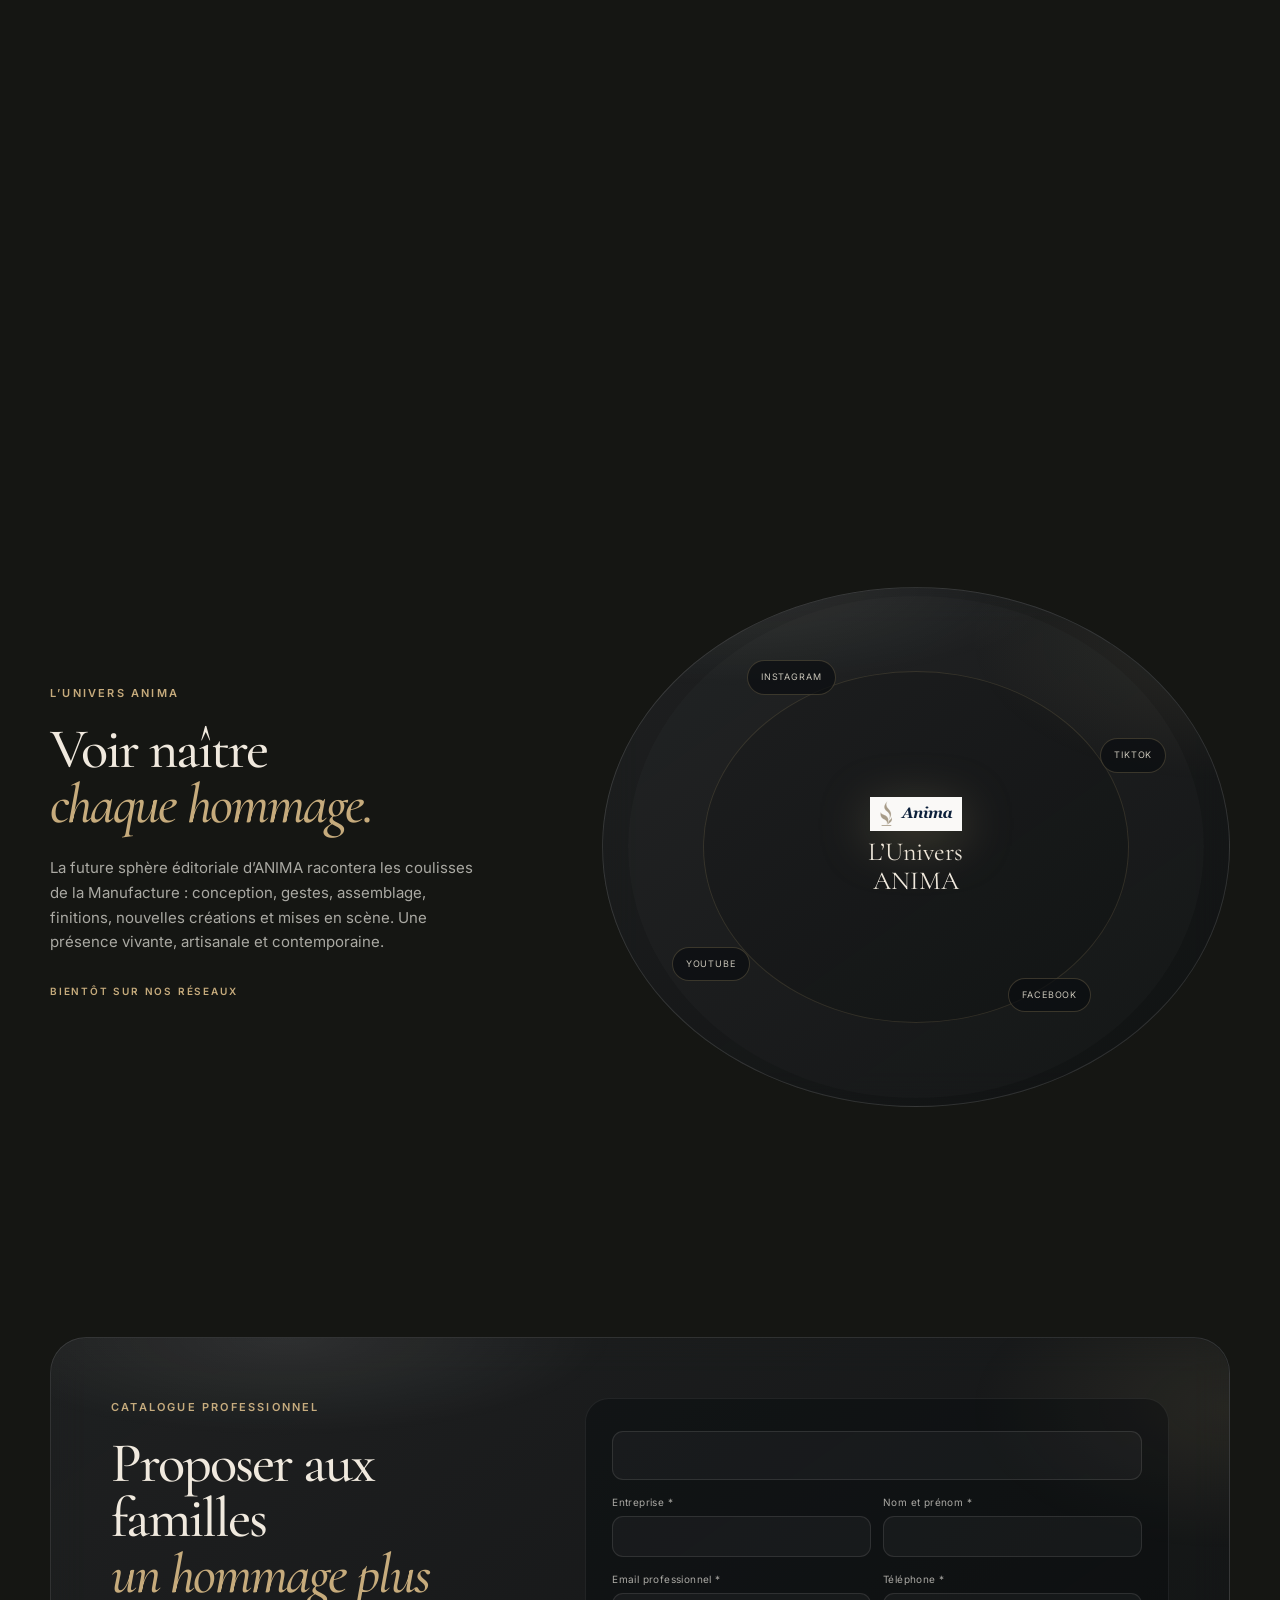
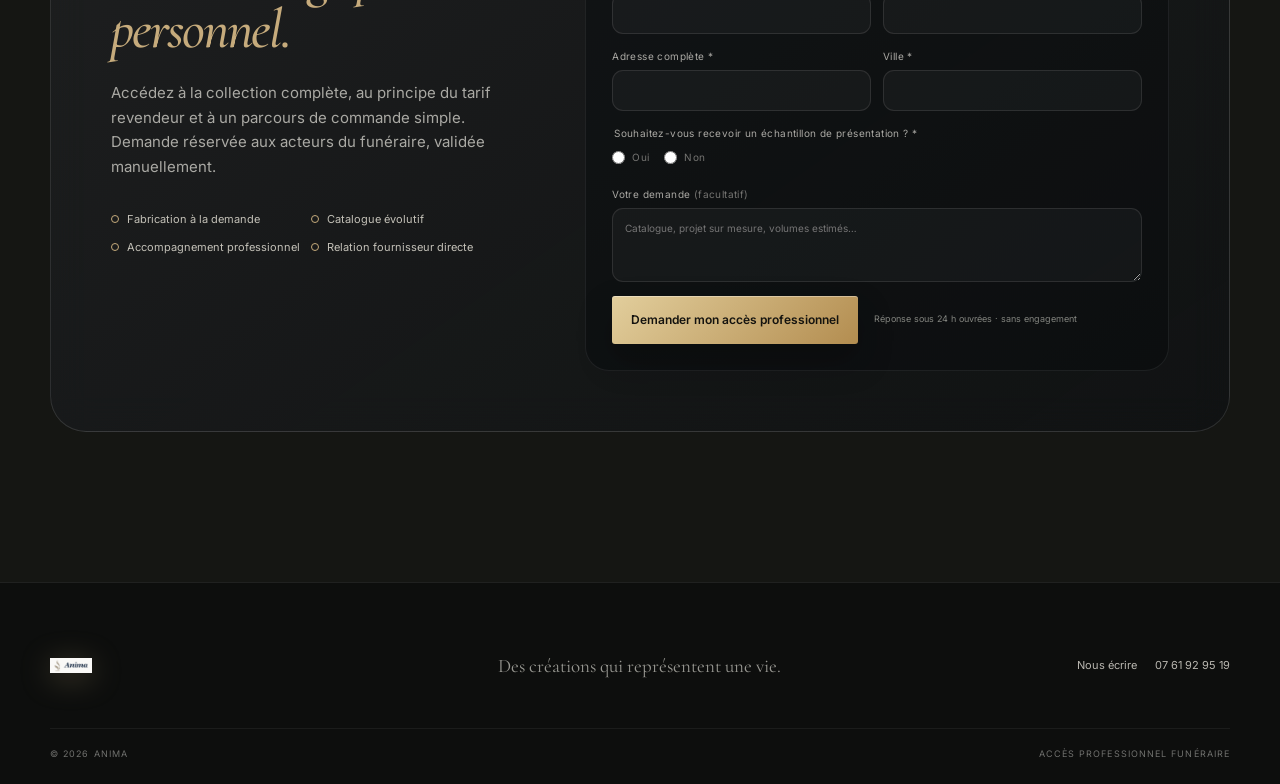
==== commit 32ce6d80: "Fiabiliser les demandes d’accès professionnel ANIMA" ====
--- a/index.html
+++ b/index.html
@@ -112,6 +112,9 @@
       <div class="shell"><div class="pro-panel glass reveal">
         <div class="pro-panel__intro"><p class="eyebrow">Catalogue professionnel</p><h2>Proposer aux familles<br><em>un hommage plus personnel.</em></h2><p>Accédez à la collection complète, au principe du tarif revendeur et à un parcours de commande simple. Demande réservée aux acteurs du funéraire, validée manuellement.</p><ul class="benefits"><li>Fabrication à la demande</li><li>Catalogue évolutif</li><li>Accompagnement professionnel</li><li>Relation fournisseur directe</li></ul></div>
         <form id="access-form" class="pro-form" action="https://formspree.io/f/xblkddyl" method="POST" novalidate>
+          <input type="hidden" name="_subject" value="Nouvelle demande d’accès professionnel — ANIMA">
+          <input type="hidden" name="source" value="manufacture-anima.fr">
+          <input type="text" name="_gotcha" tabindex="-1" autocomplete="off" aria-hidden="true" hidden>
           <div class="field-row"><label>Entreprise *<input id="company" name="company" type="text" autocomplete="organization" required></label><label>Nom et prénom *<input id="name" name="name" type="text" autocomplete="name" required></label></div>
           <div class="field-row"><label>Email professionnel *<input id="email" name="email" type="email" autocomplete="email" required></label><label>Téléphone *<input id="phone" name="phone" type="tel" autocomplete="tel" required></label></div>
           <div class="field-row"><label>Adresse complète *<input id="address" name="address" type="text" autocomplete="street-address" required></label><label>Ville *<input id="city" name="city" type="text" autocomplete="address-level2" required></label></div>
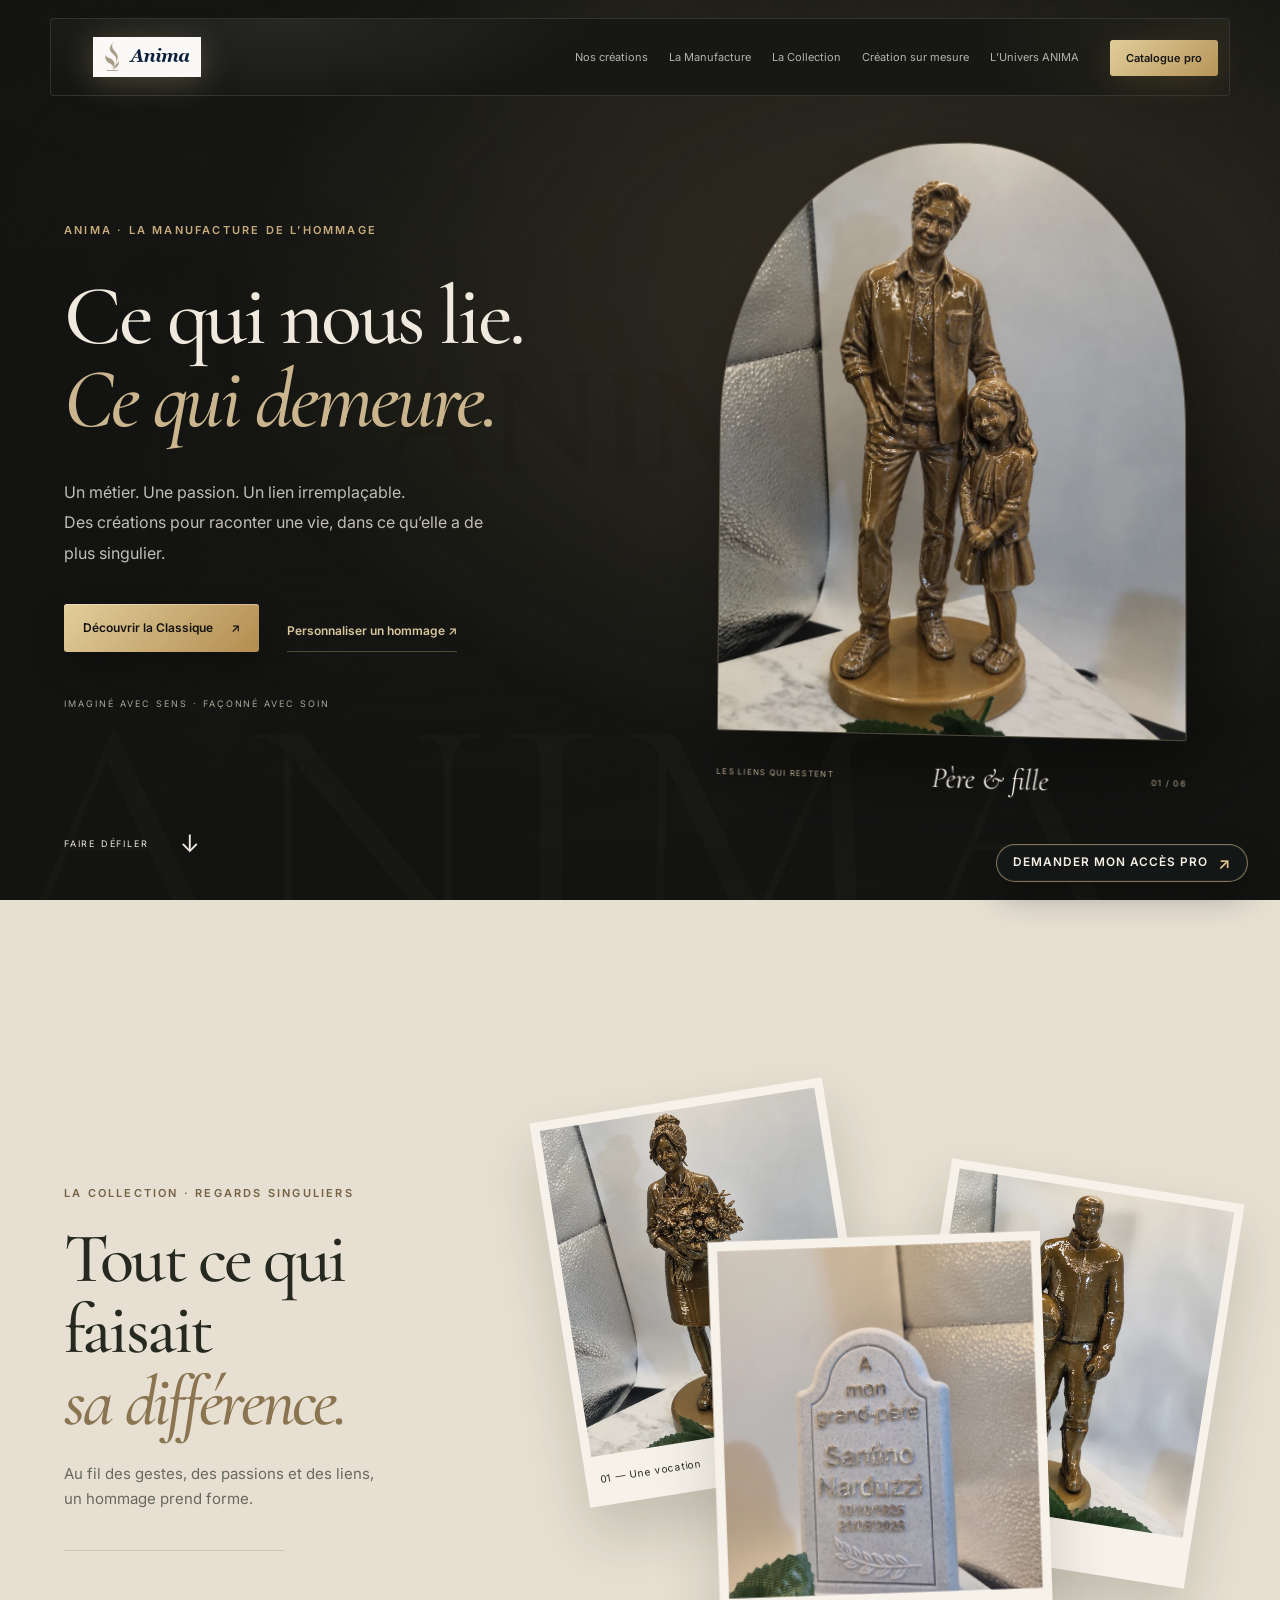
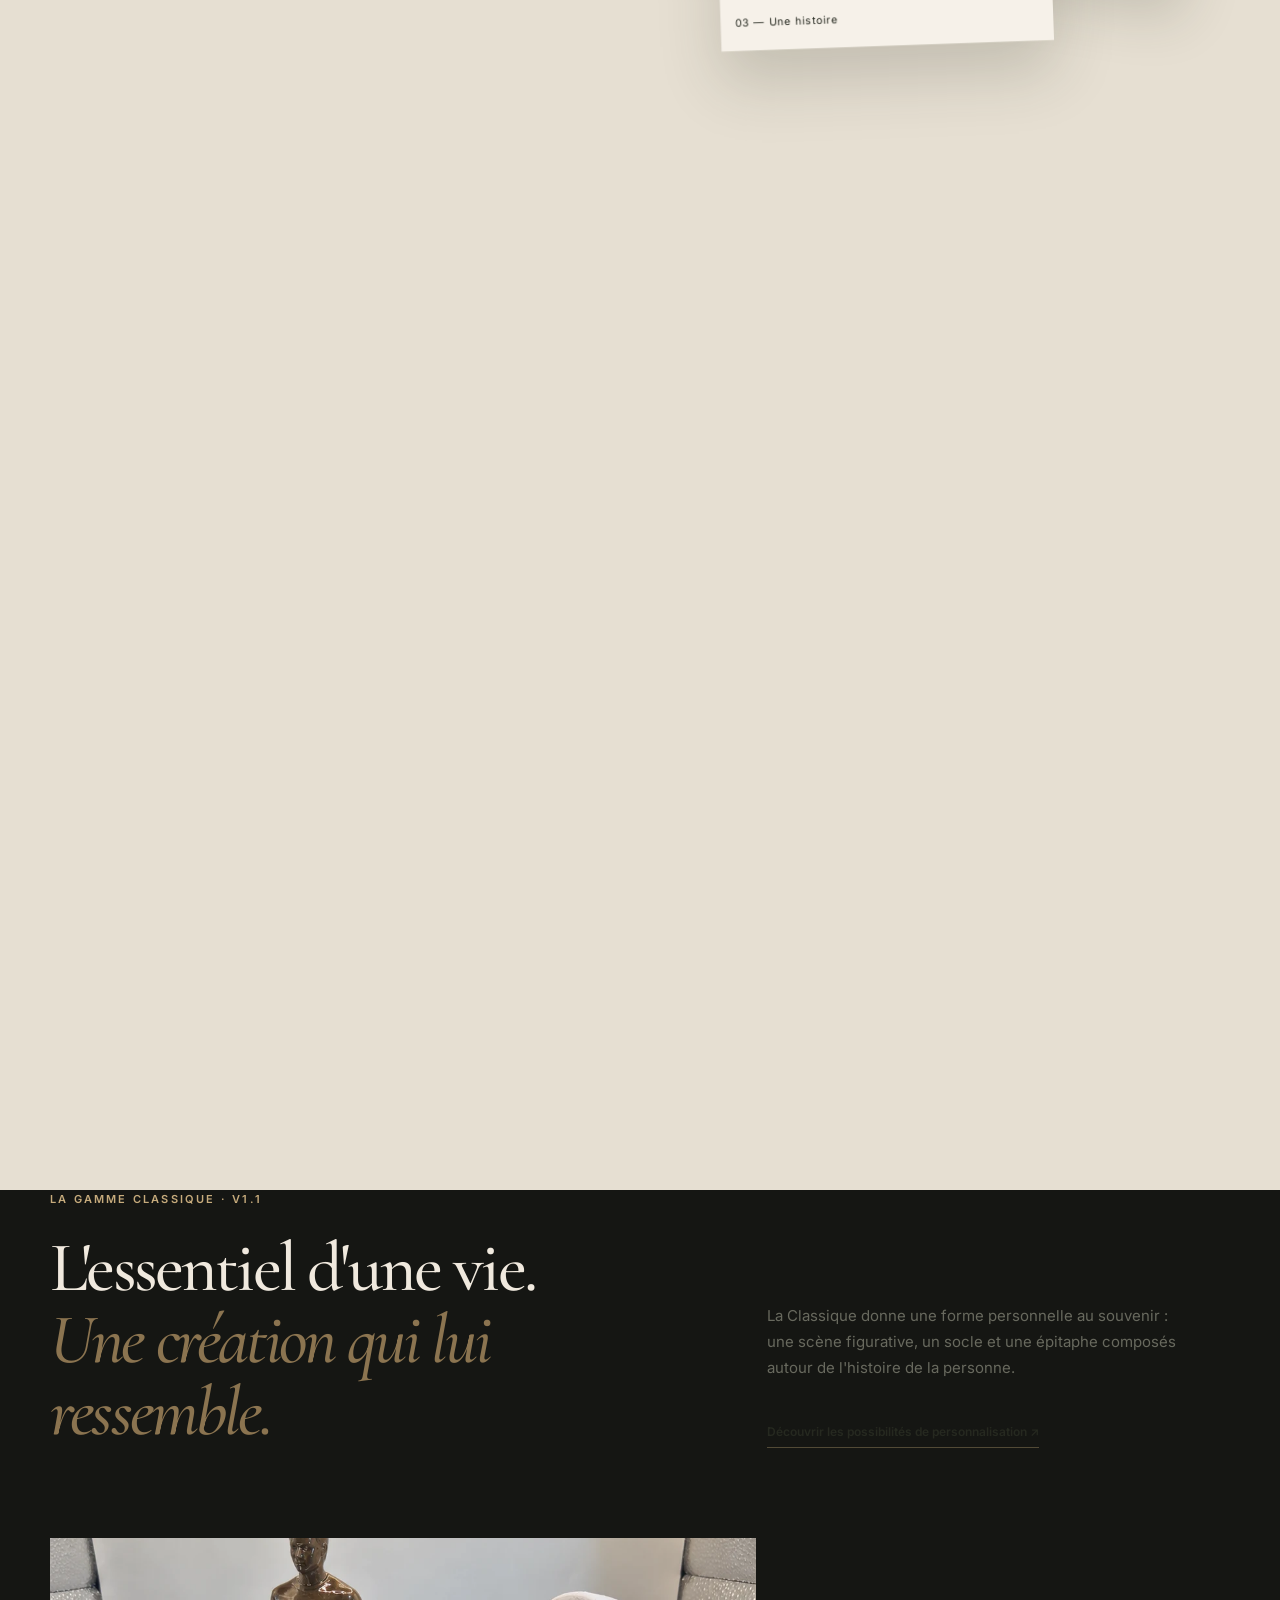
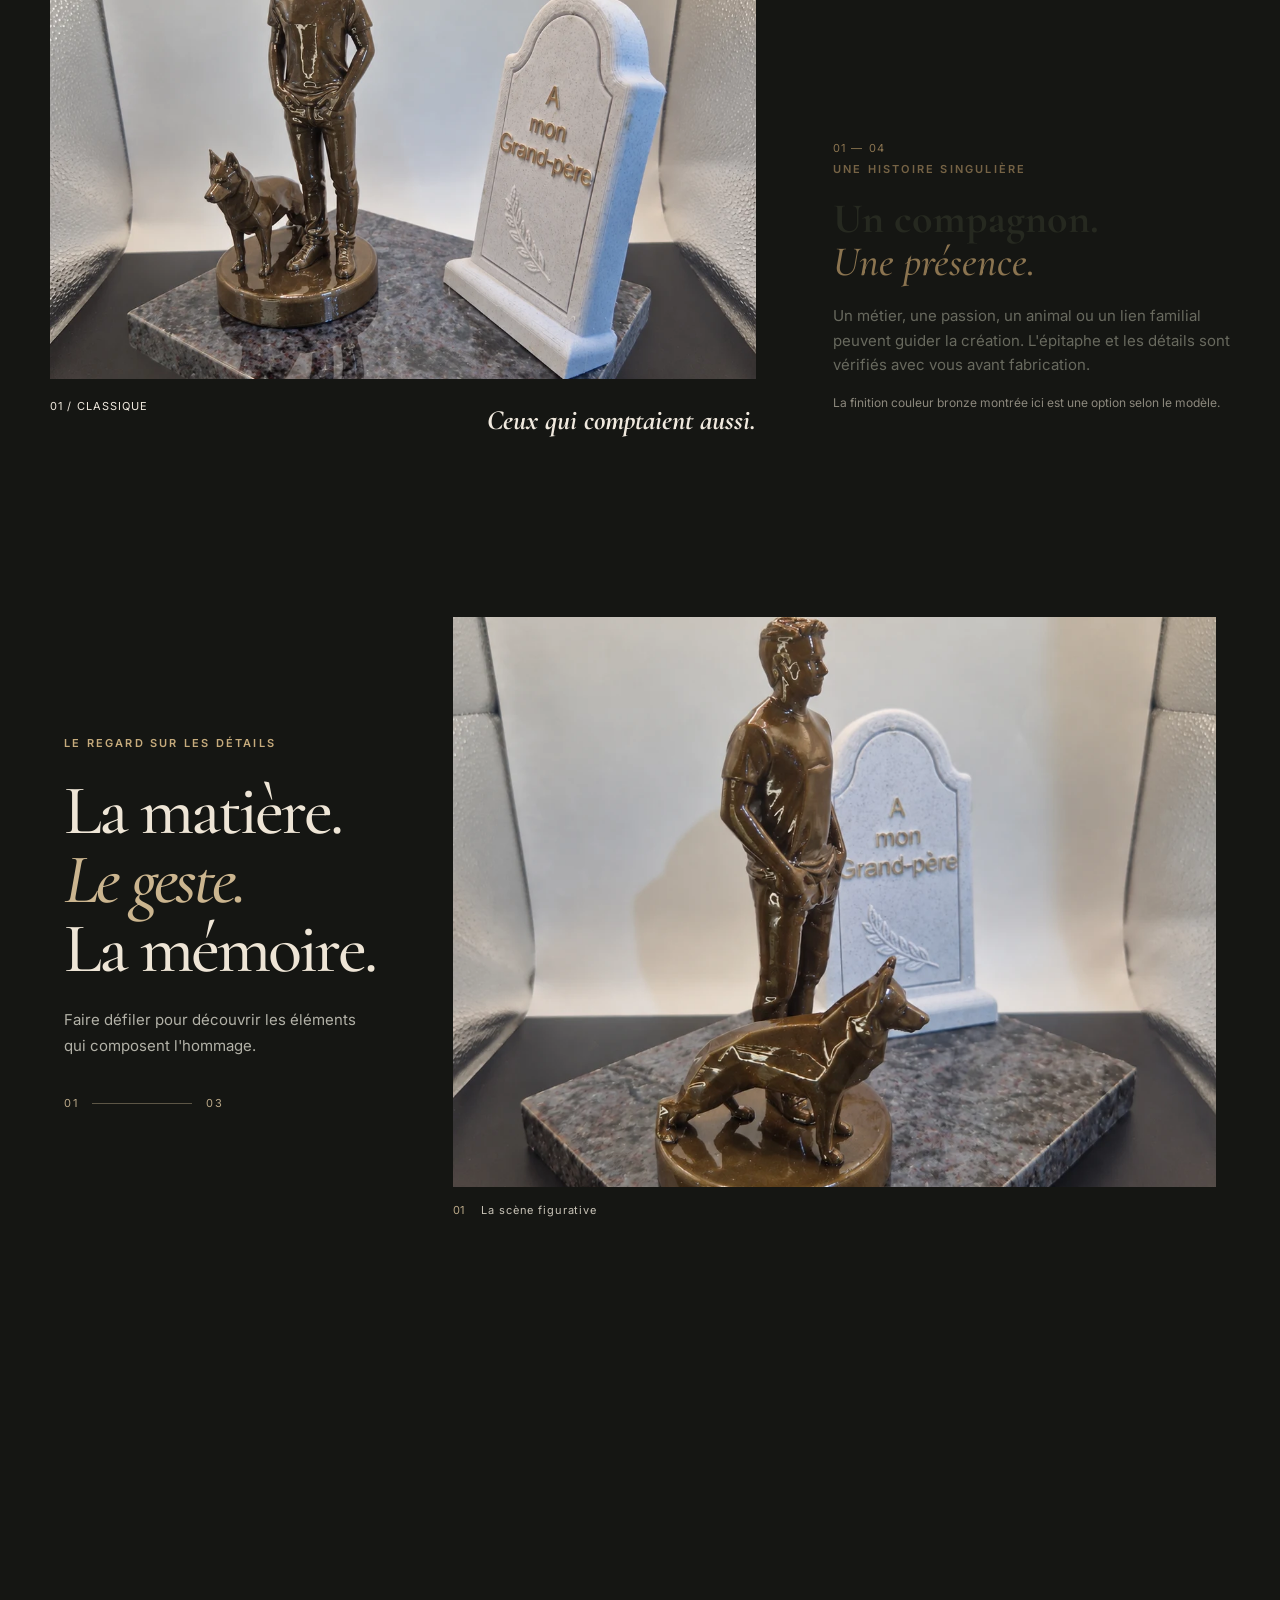
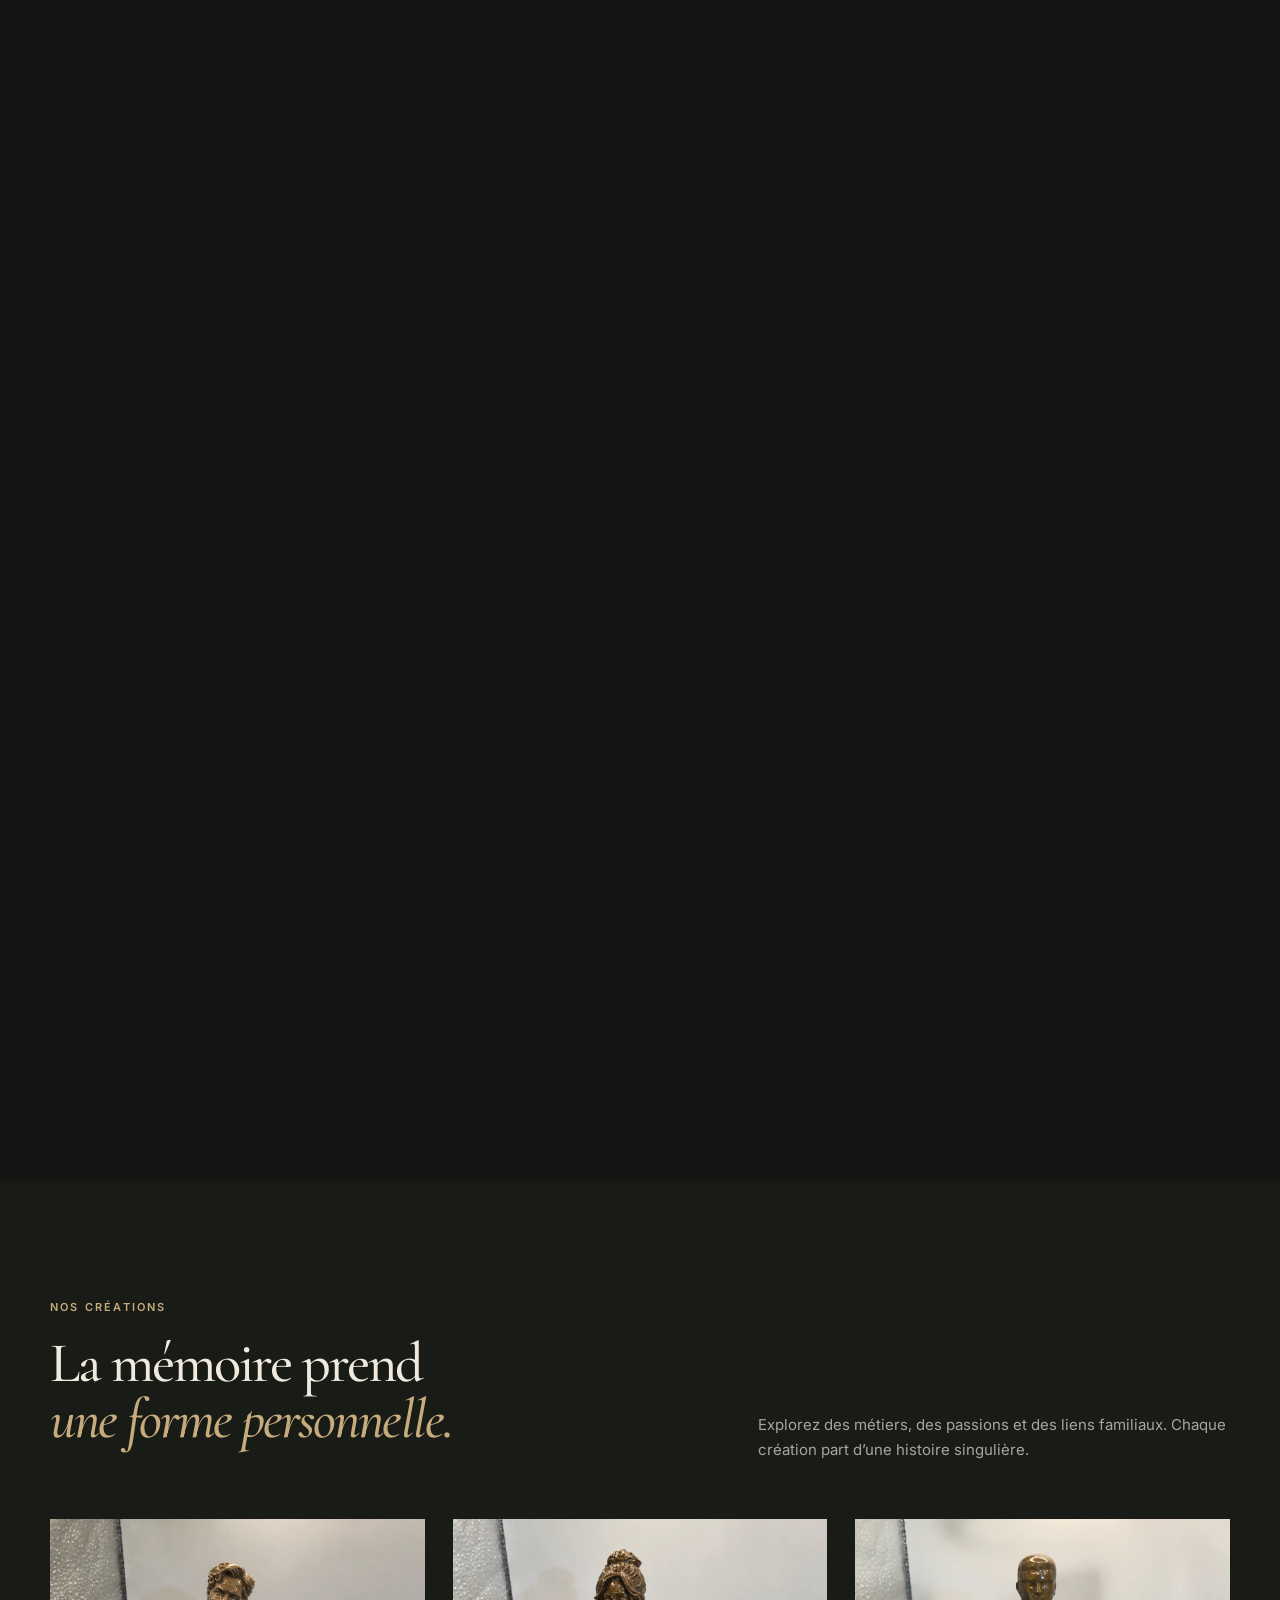
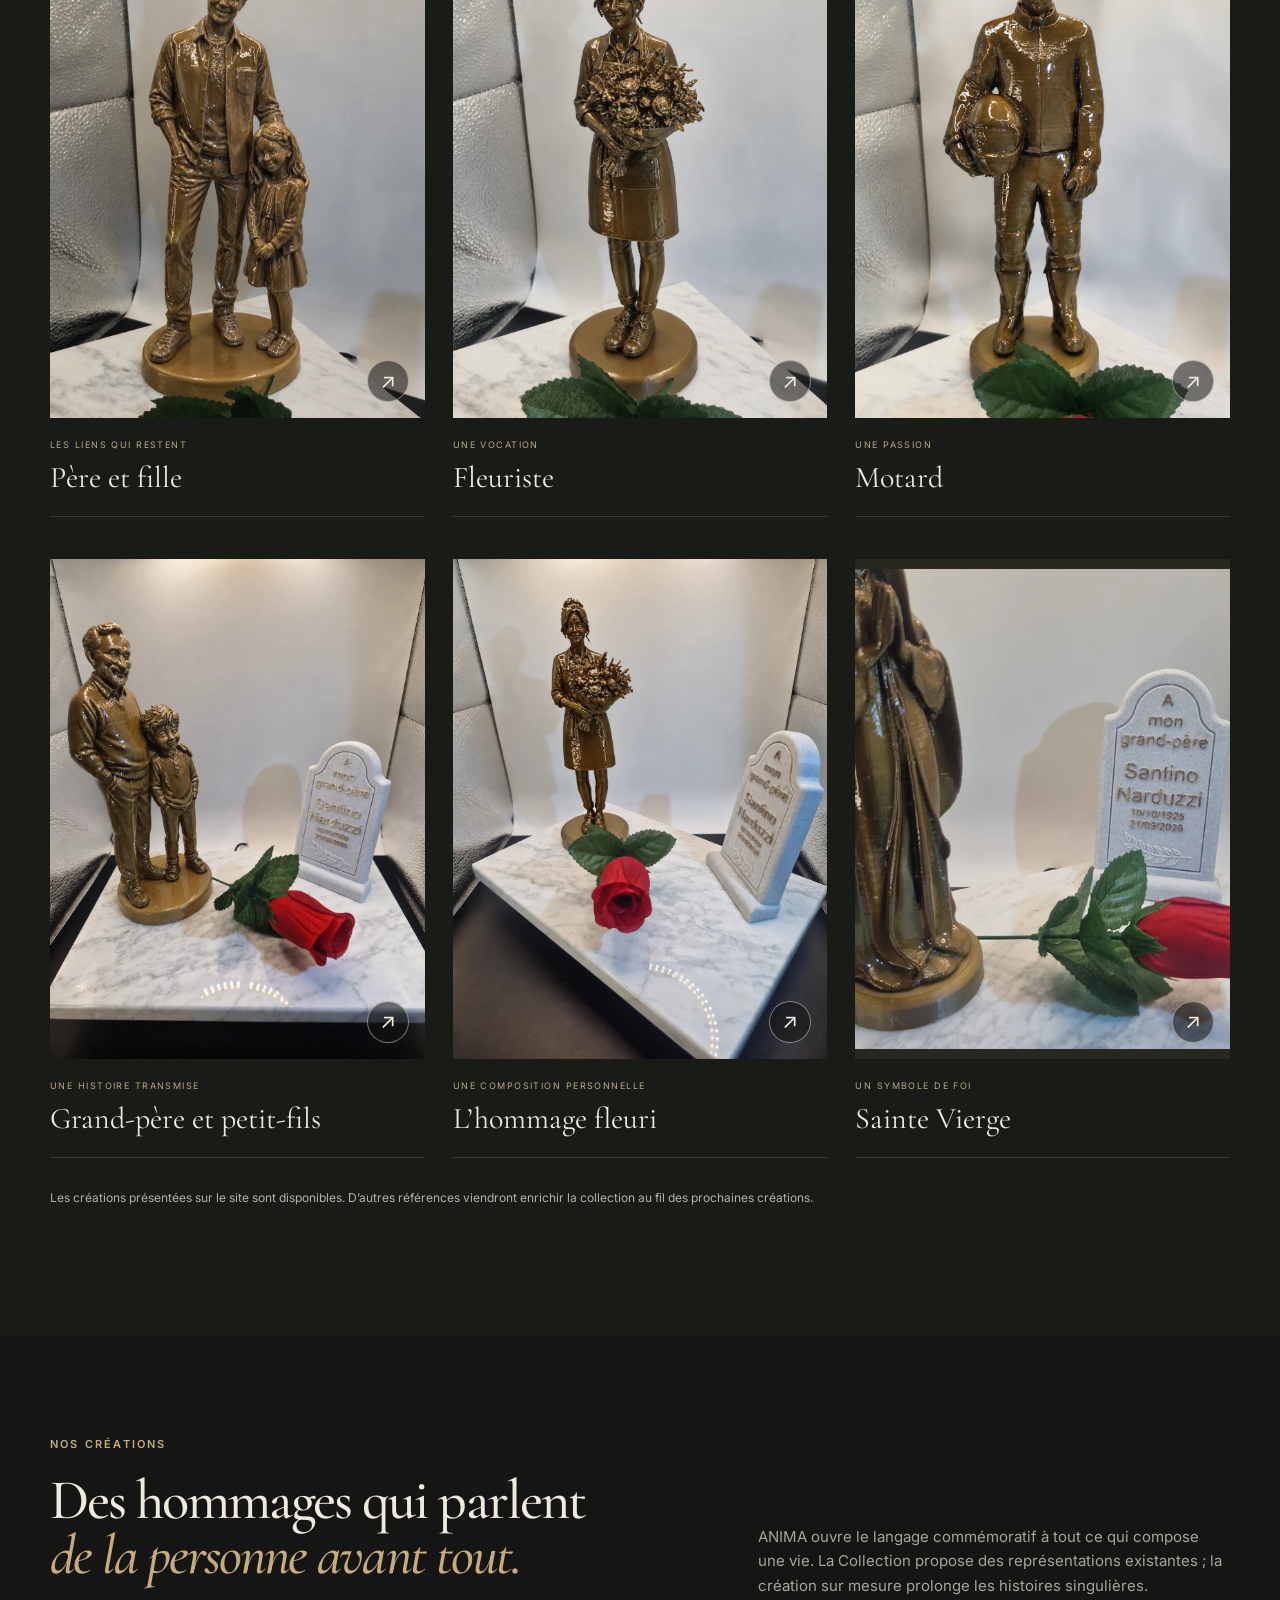
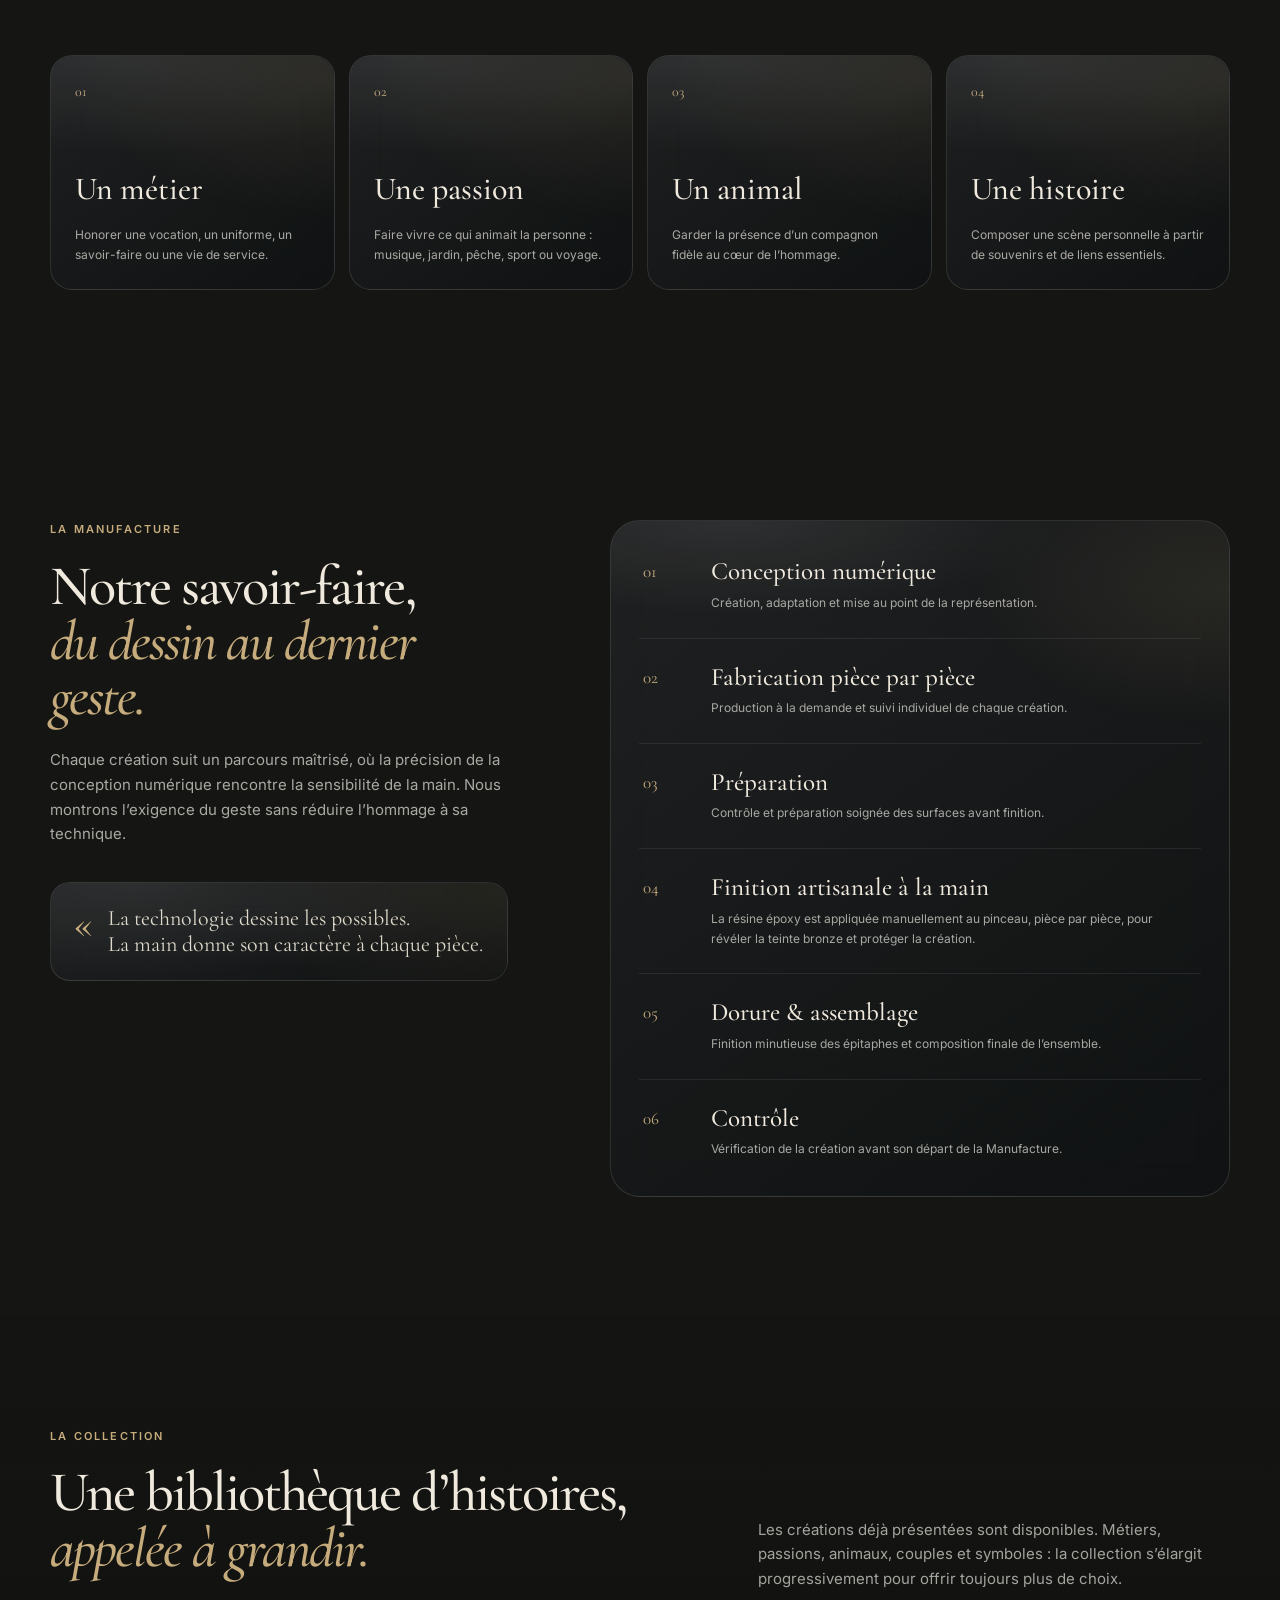
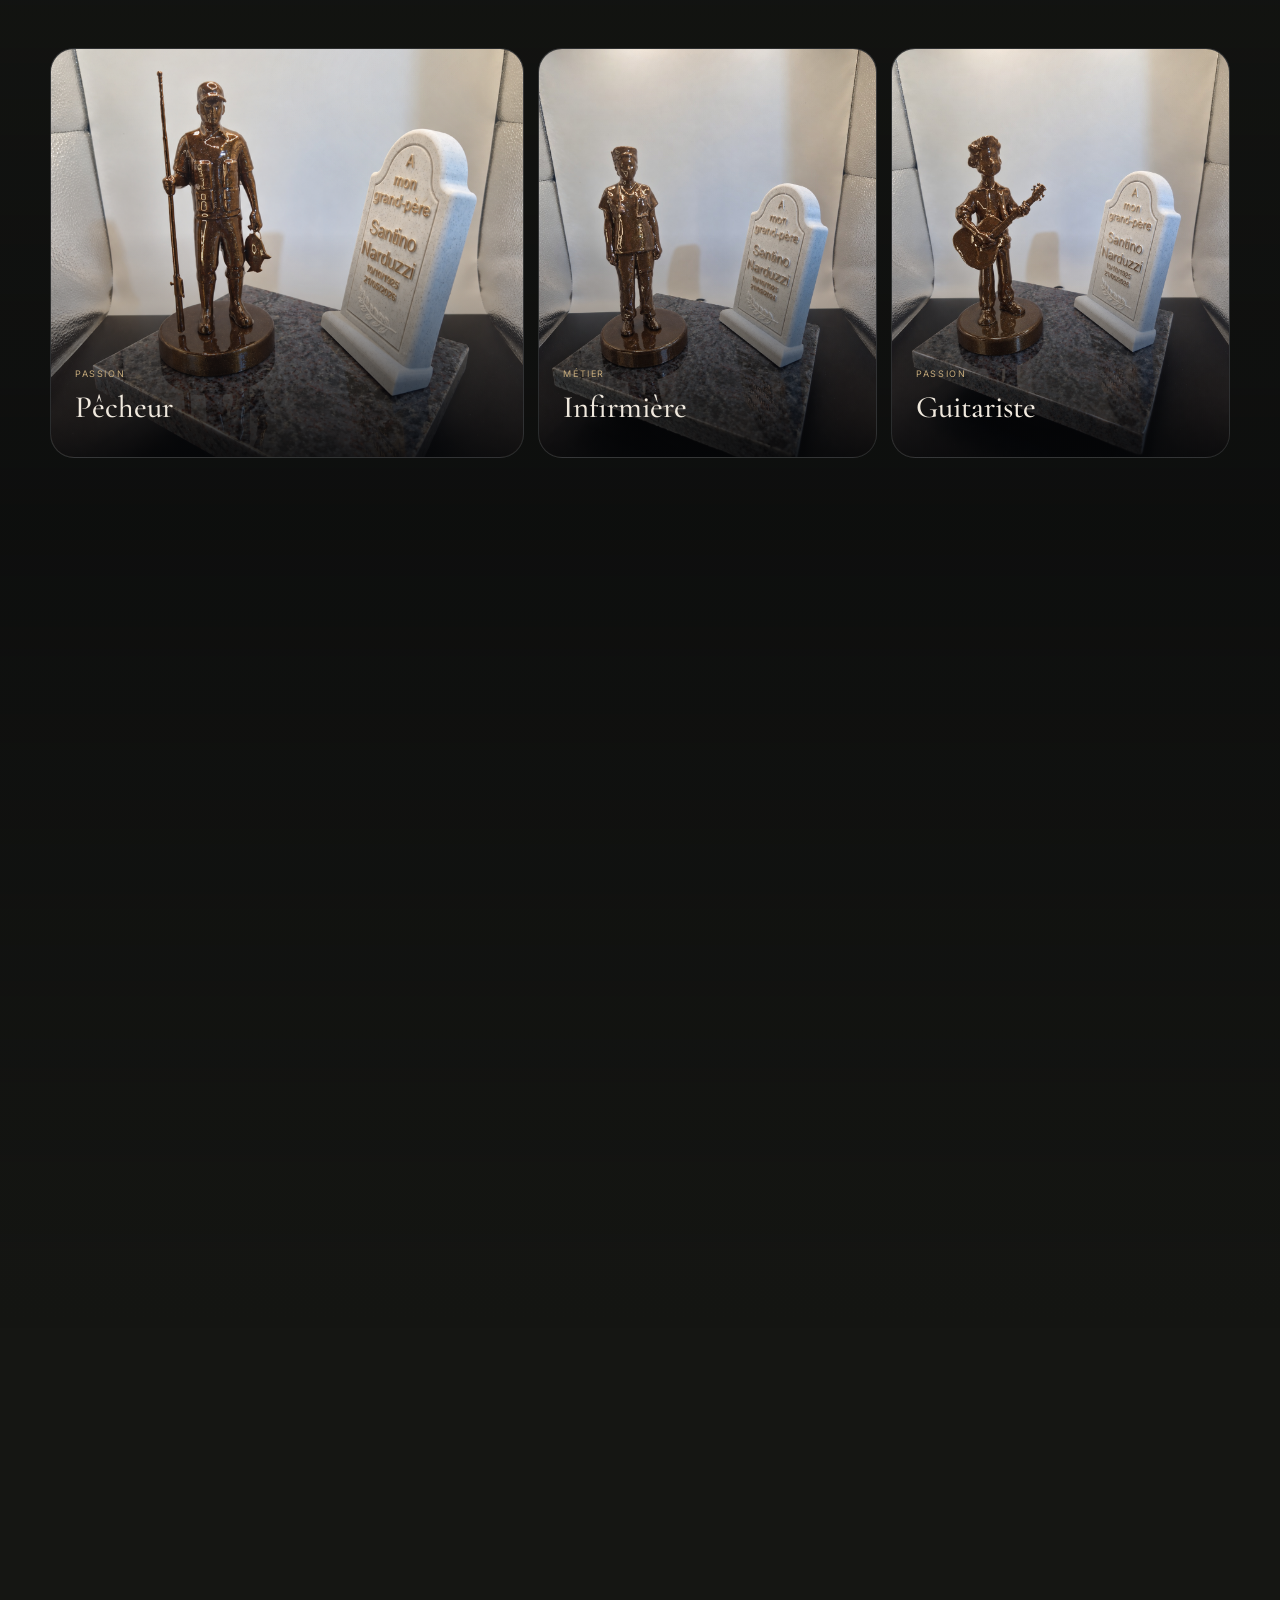
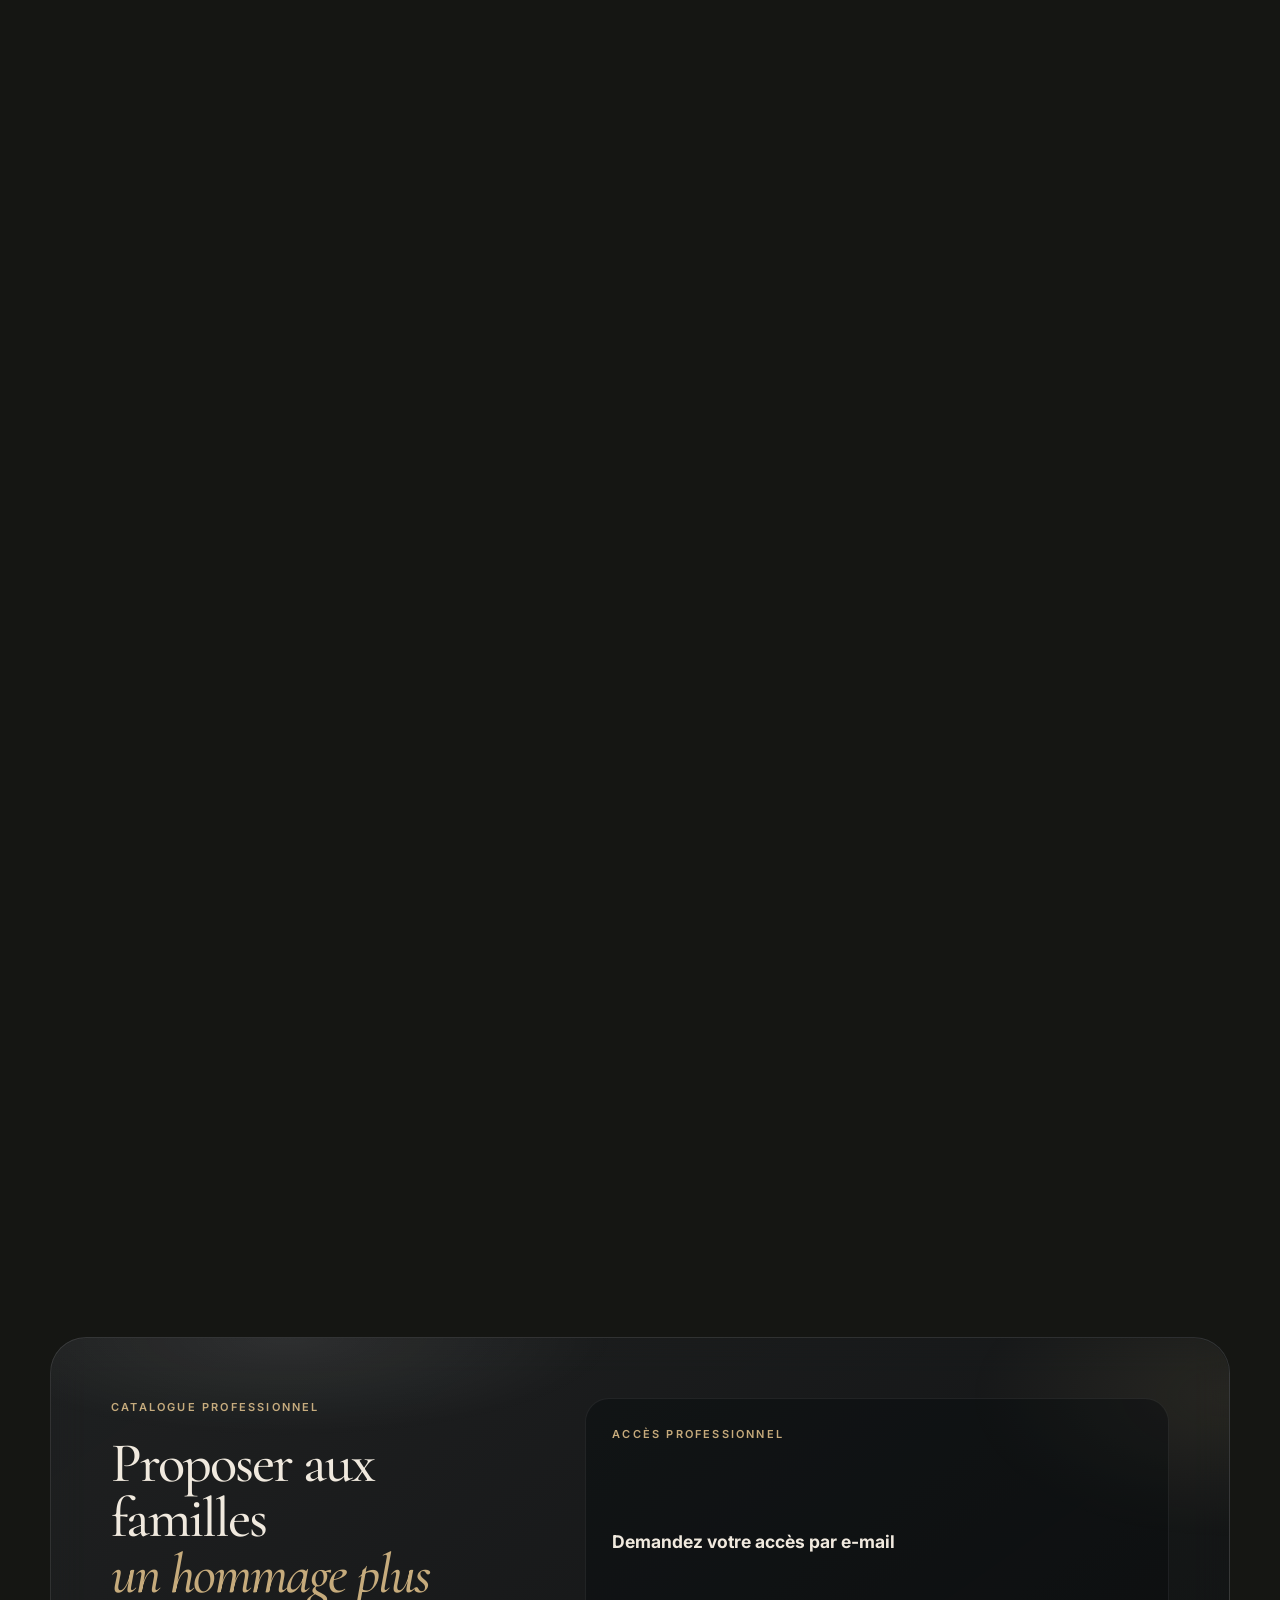
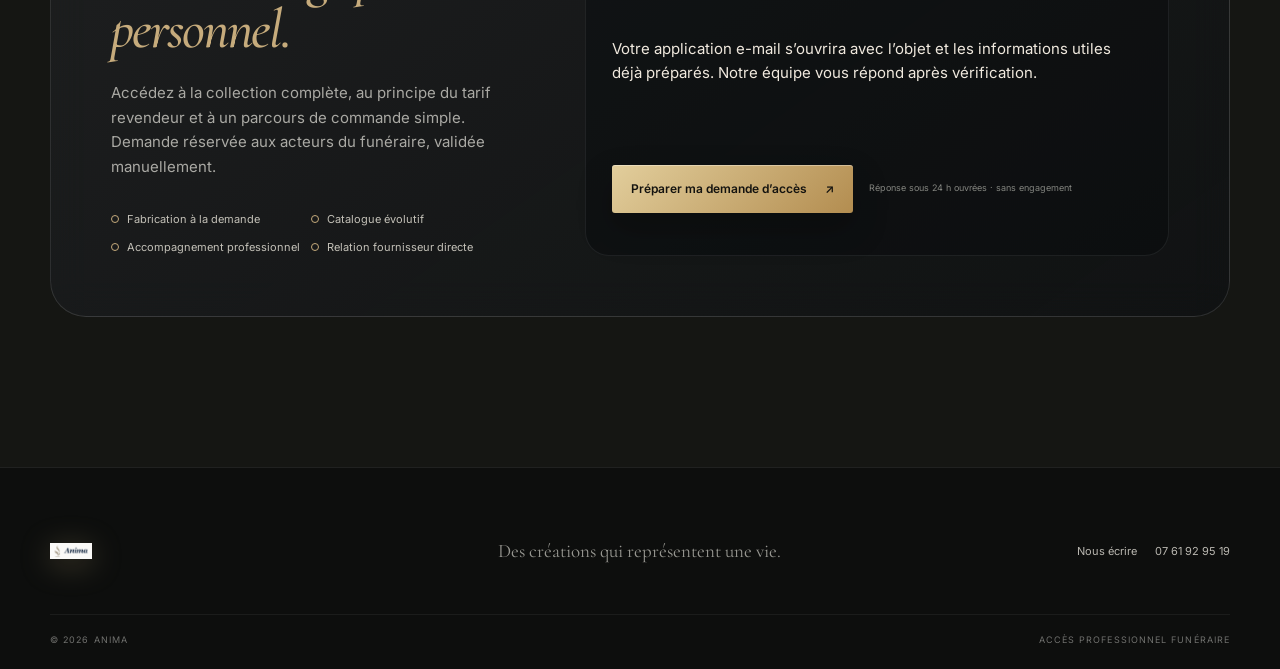
==== commit a0ab78b3: "Remplacer Formspree par une demande e-mail préremplie" ====
--- a/index.html
+++ b/index.html
@@ -111,21 +111,17 @@
     <section id="professionnels" class="section section--pro">
       <div class="shell"><div class="pro-panel glass reveal">
         <div class="pro-panel__intro"><p class="eyebrow">Catalogue professionnel</p><h2>Proposer aux familles<br><em>un hommage plus personnel.</em></h2><p>Accédez à la collection complète, au principe du tarif revendeur et à un parcours de commande simple. Demande réservée aux acteurs du funéraire, validée manuellement.</p><ul class="benefits"><li>Fabrication à la demande</li><li>Catalogue évolutif</li><li>Accompagnement professionnel</li><li>Relation fournisseur directe</li></ul></div>
-        <form id="access-form" class="pro-form" action="https://formspree.io/f/xblkddyl" method="POST" novalidate>
-          <input type="hidden" name="_subject" value="Nouvelle demande d’accès professionnel — ANIMA">
-          <input type="hidden" name="source" value="manufacture-anima.fr">
-          <input type="text" name="_gotcha" tabindex="-1" autocomplete="off" aria-hidden="true" hidden>
-          <div class="field-row"><label>Entreprise *<input id="company" name="company" type="text" autocomplete="organization" required></label><label>Nom et prénom *<input id="name" name="name" type="text" autocomplete="name" required></label></div>
-          <div class="field-row"><label>Email professionnel *<input id="email" name="email" type="email" autocomplete="email" required></label><label>Téléphone *<input id="phone" name="phone" type="tel" autocomplete="tel" required></label></div>
-          <div class="field-row"><label>Adresse complète *<input id="address" name="address" type="text" autocomplete="street-address" required></label><label>Ville *<input id="city" name="city" type="text" autocomplete="address-level2" required></label></div>
-          <fieldset><legend>Souhaitez-vous recevoir un échantillon de présentation ? *</legend><label class="choice"><input type="radio" name="sample" value="yes" required><span>Oui</span></label><label class="choice"><input type="radio" name="sample" value="no"><span>Non</span></label></fieldset>
-          <label>Votre demande <span>(facultatif)</span><textarea id="message" name="message" rows="3" placeholder="Catalogue, projet sur mesure, volumes estimés…"></textarea></label>
-          <div class="form-footer"><button id="submit-button" class="button button--primary" type="submit">Demander mon accès professionnel</button><small>Réponse sous 24 h ouvrées · sans engagement</small></div><p id="form-status" class="form-status" role="status" aria-live="polite"></p>
-        </form>
+        <div id="access-form" class="pro-form pro-email-cta">
+          <p class="eyebrow">Accès professionnel</p>
+          <h3>Demandez votre accès par e-mail</h3>
+          <p>Votre application e-mail s’ouvrira avec l’objet et les informations utiles déjà préparés. Notre équipe vous répond après vérification.</p>
+          <div class="form-footer"><button id="access-email-button" class="button button--primary" type="button">Préparer ma demande d’accès <span aria-hidden="true">↗</span></button><small>Réponse sous 24 h ouvrées · sans engagement</small></div>
+          <p id="form-status" class="form-status" role="status" aria-live="polite"></p>
+        </div>
       </div></div>
     </section>
   </main>
-  <footer class="site-footer"><div class="shell footer-grid"><div class="brand brand--footer"><img src="assets/img/logo-bon.png" referrerpolicy="no-referrer" alt="" class="brand__logo"><span class="brand__copy"><strong>ANIMA</strong><small>Manufacture commémorative</small></span></div><p>Des créations qui représentent une vie.</p><div class="footer-contact"><a href="mailto:c.fruchart96@gmail.com">Nous écrire</a><a href="tel:+33761929519">07 61 92 95 19</a></div></div><div class="shell footer-bottom"><span>© <span data-year></span> ANIMA</span><span>Accès professionnel funéraire</span></div></footer>
+  <footer class="site-footer"><div class="shell footer-grid"><div class="brand brand--footer"><img src="assets/img/logo-bon.png" referrerpolicy="no-referrer" alt="" class="brand__logo"><span class="brand__copy"><strong>ANIMA</strong><small>Manufacture commémorative</small></span></div><p>Des créations qui représentent une vie.</p><div class="footer-contact"><a href="#" id="footer-email-link">Nous écrire</a><a href="tel:+33761929519">07 61 92 95 19</a></div></div><div class="shell footer-bottom"><span>© <span data-year></span> ANIMA</span><span>Accès professionnel funéraire</span></div></footer>
   <dialog class="photo-dialog" aria-label="Détail de la création"><button class="photo-close" aria-label="Fermer la photo">×</button><img alt=""><p></p></dialog><script src="assets/js/site.js" defer></script><script src="assets/js/immersif.js" defer></script>
   <a class="floating-pro-cta" href="#professionnels">Demander mon accès pro <span aria-hidden="true">↗</span></a>
 </body>
